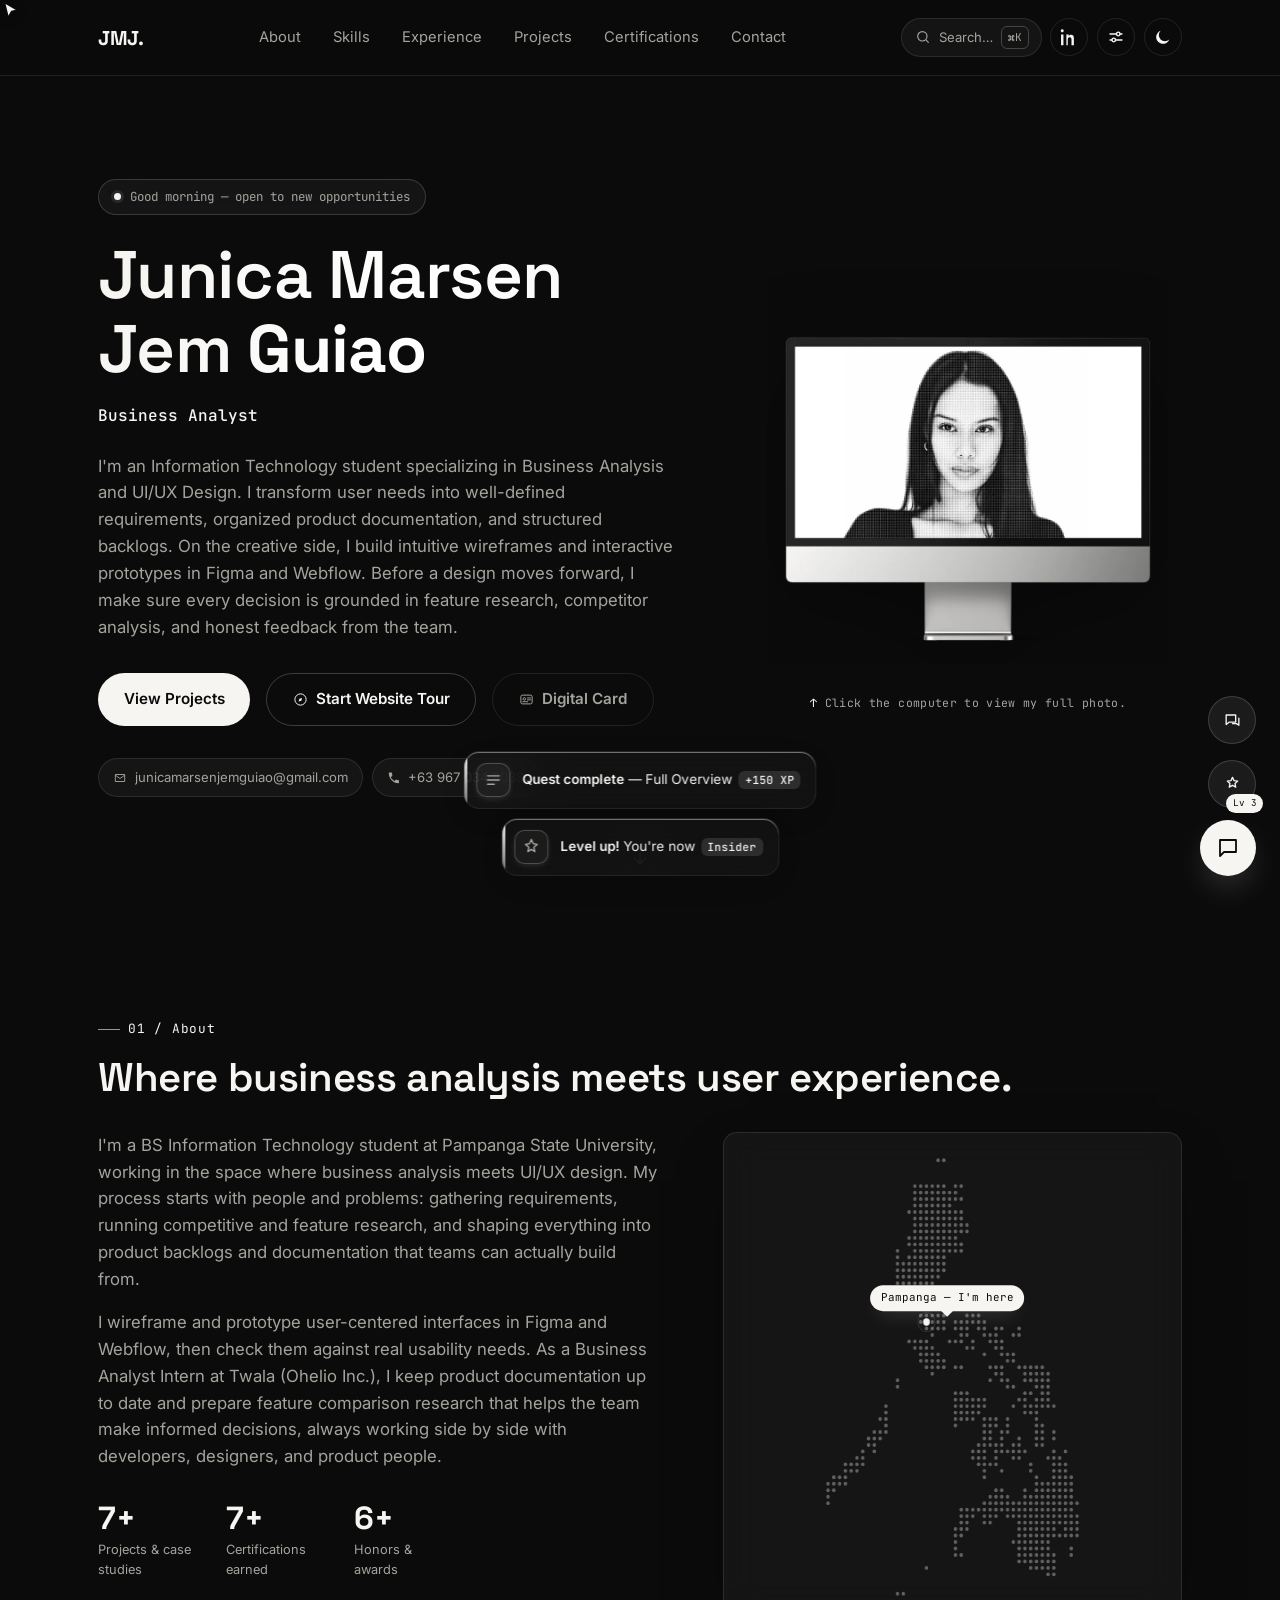
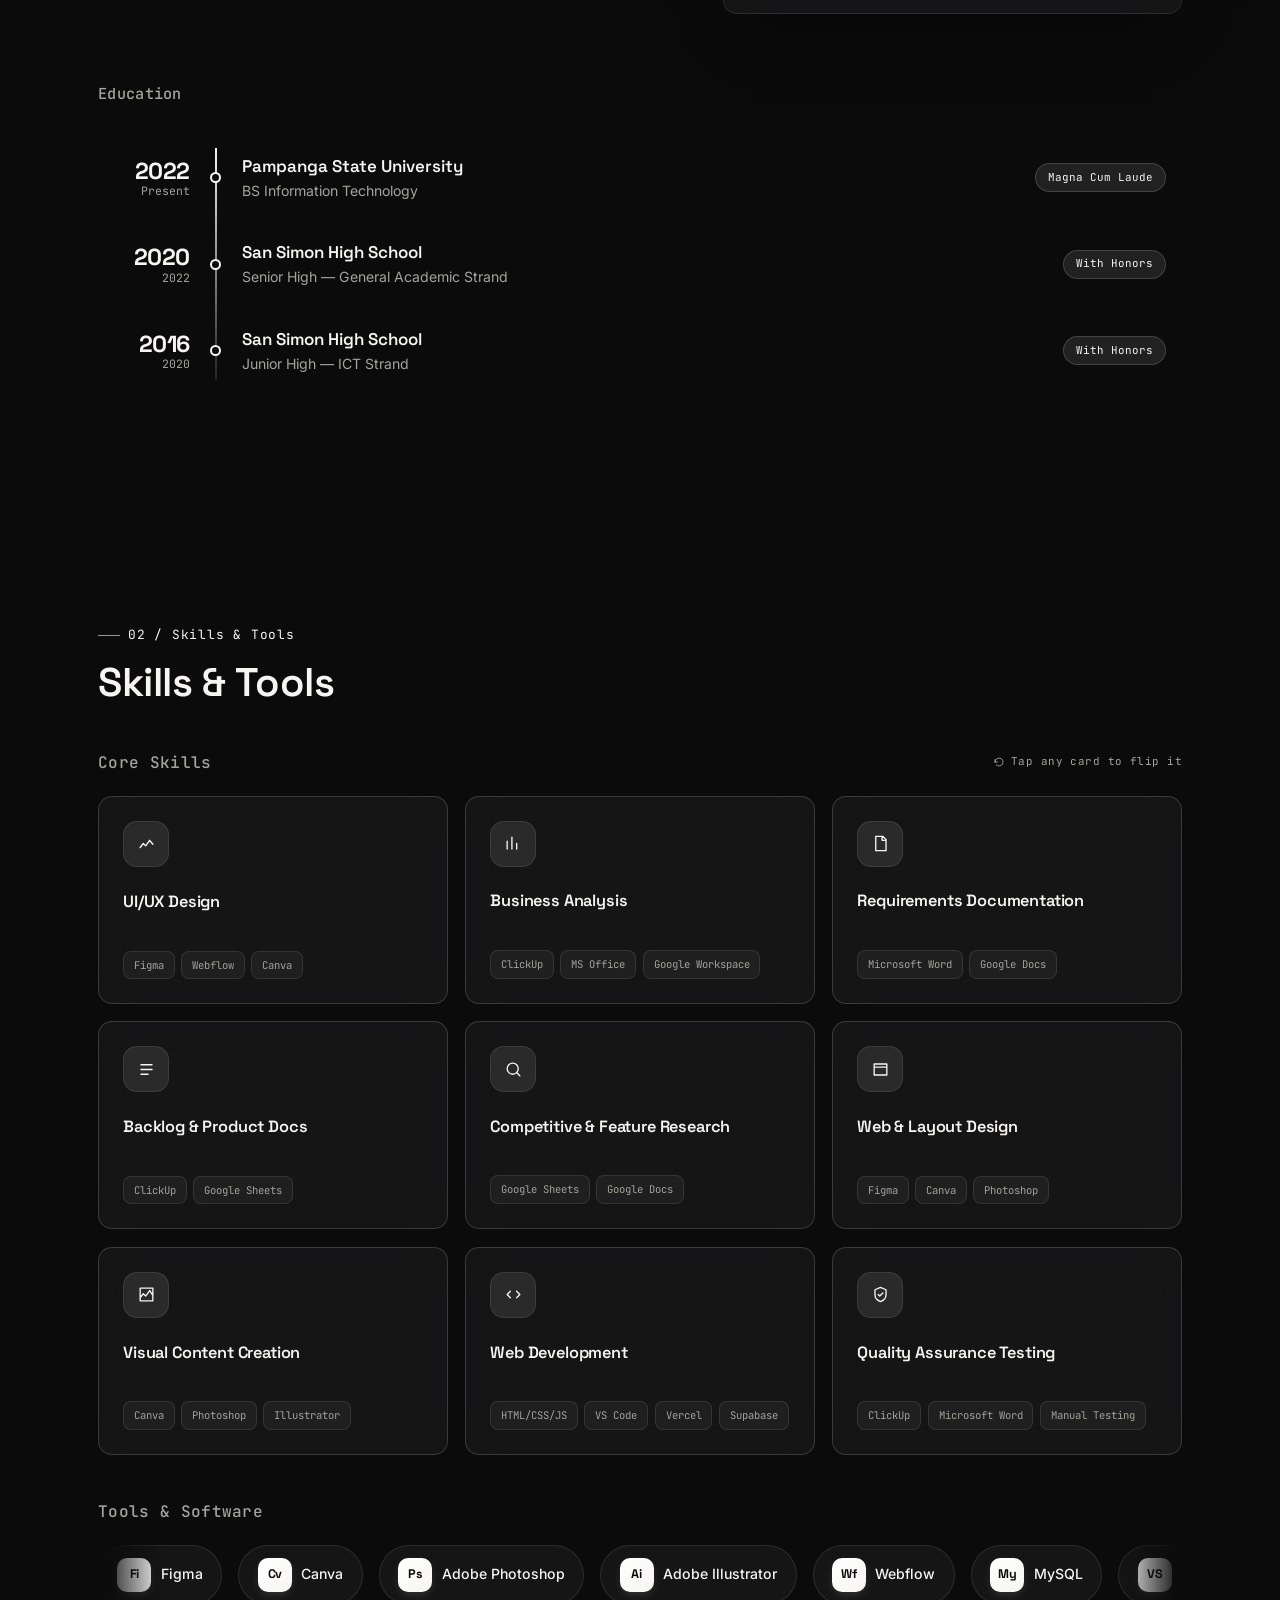
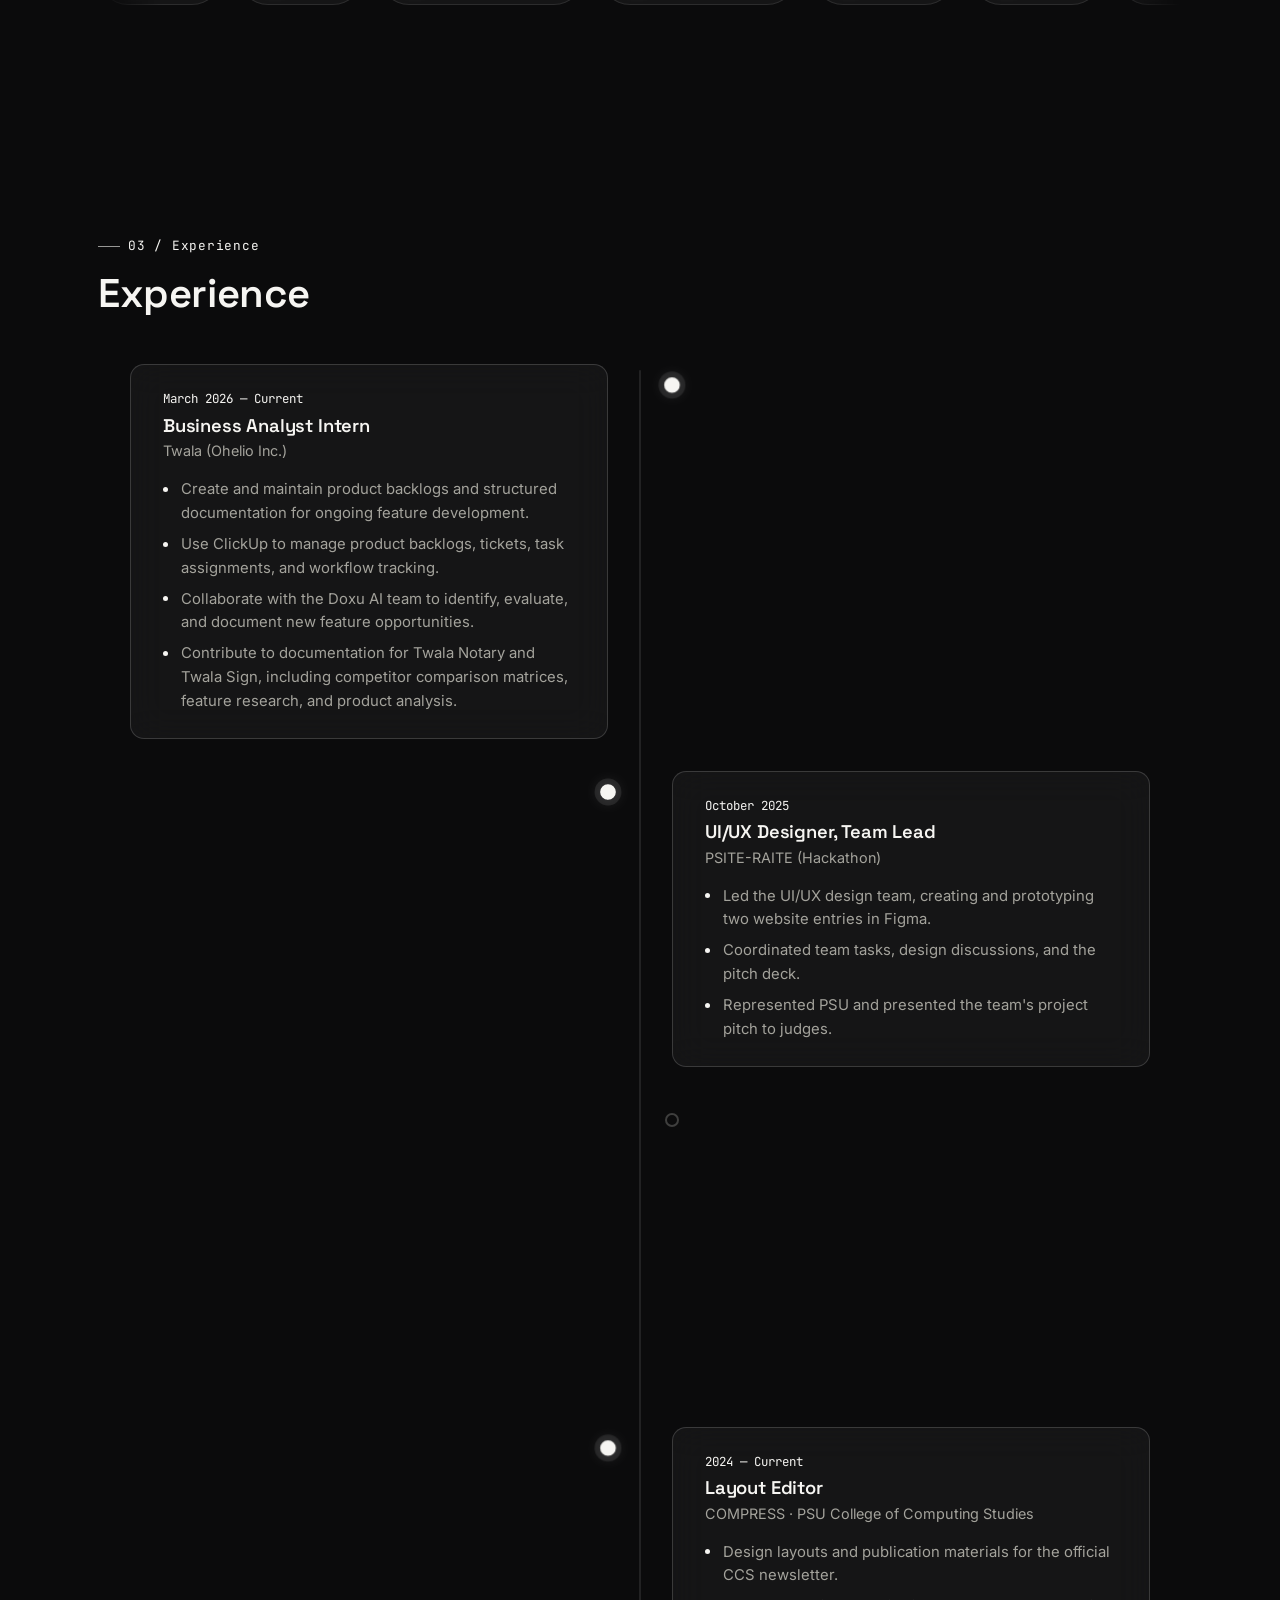
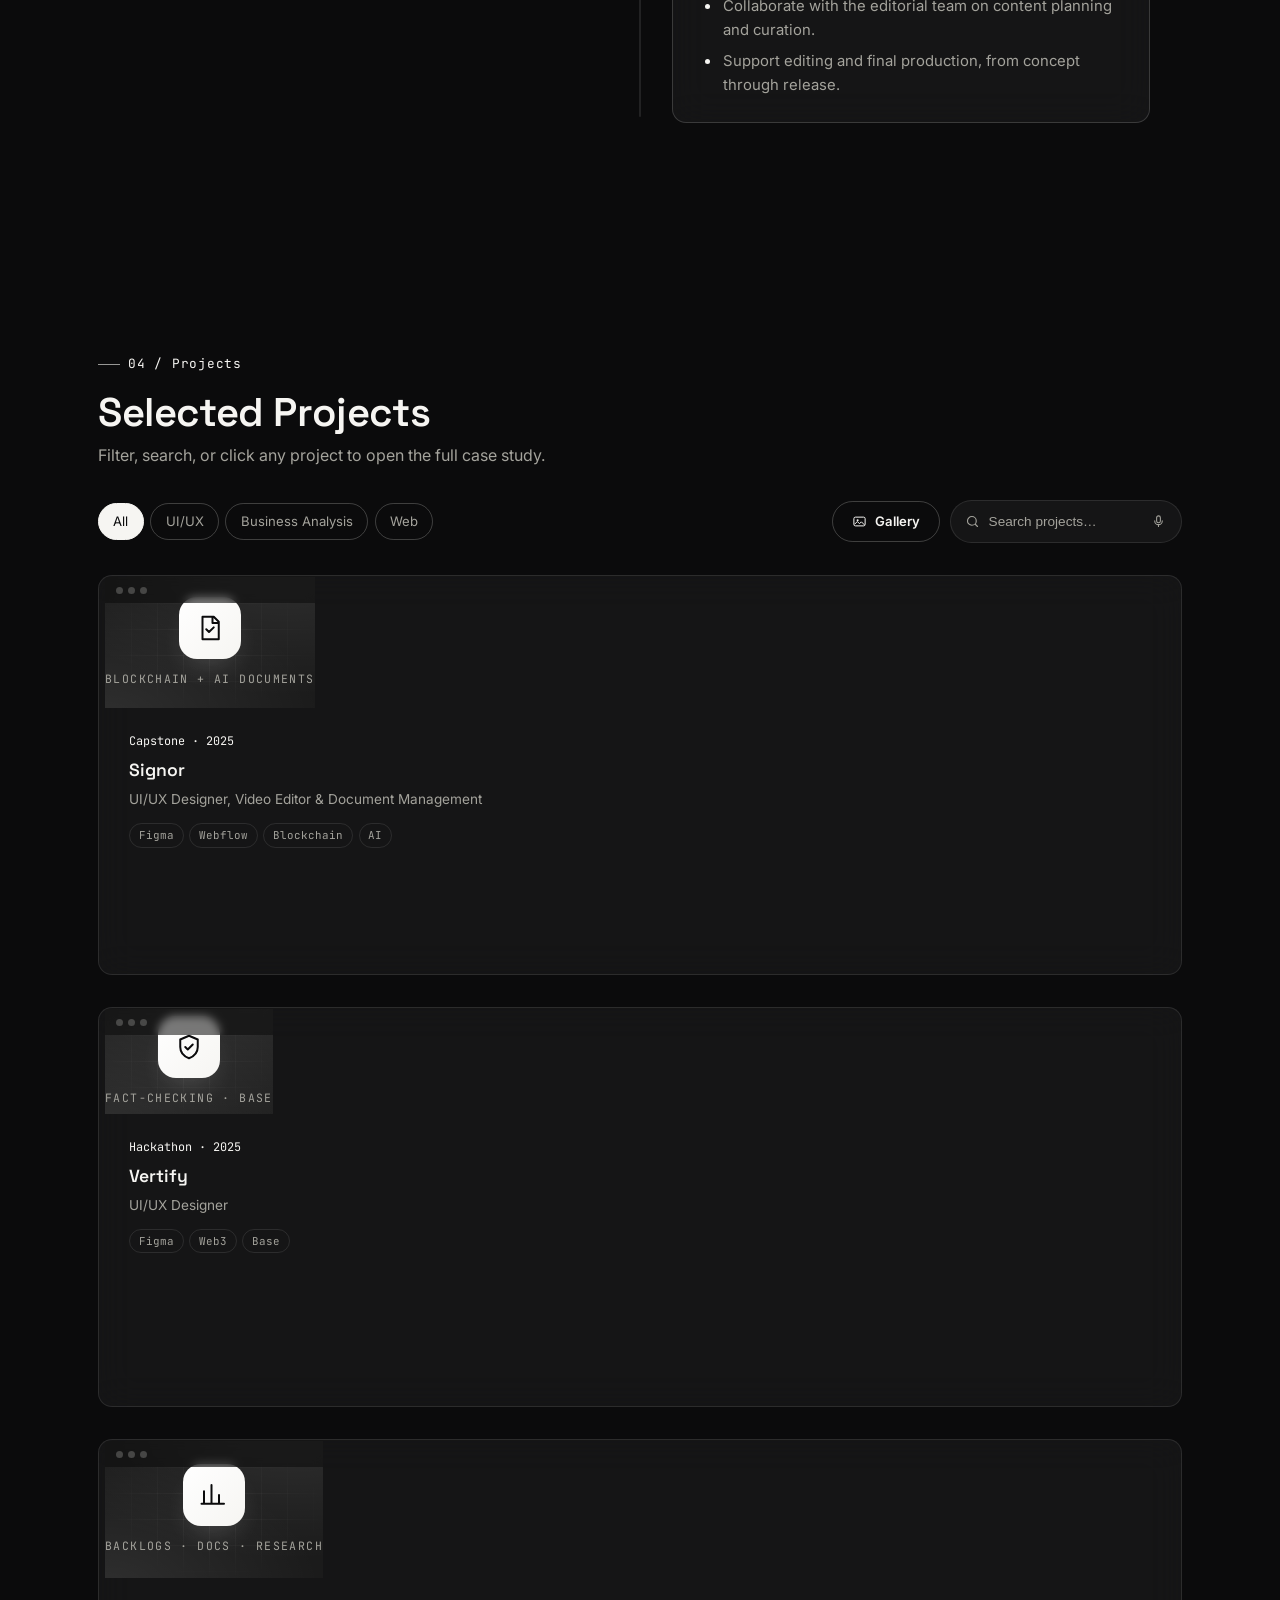
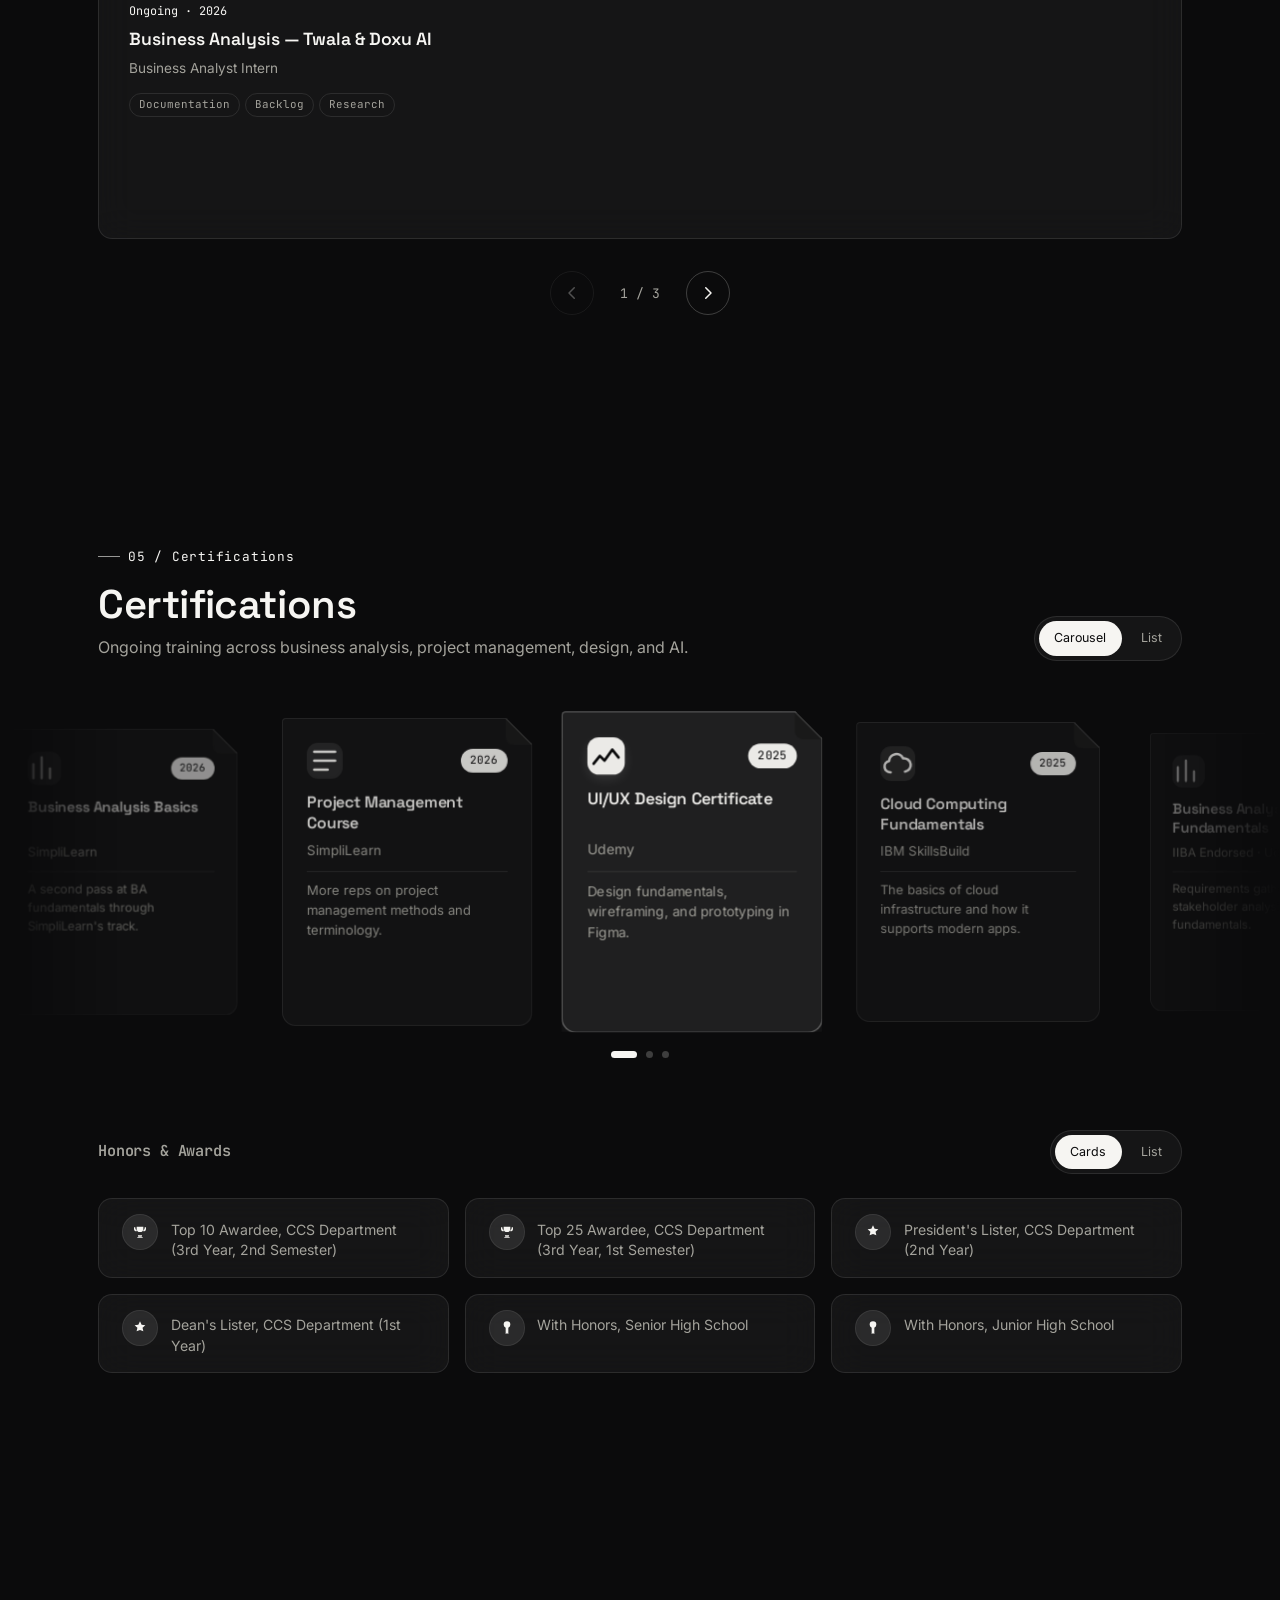
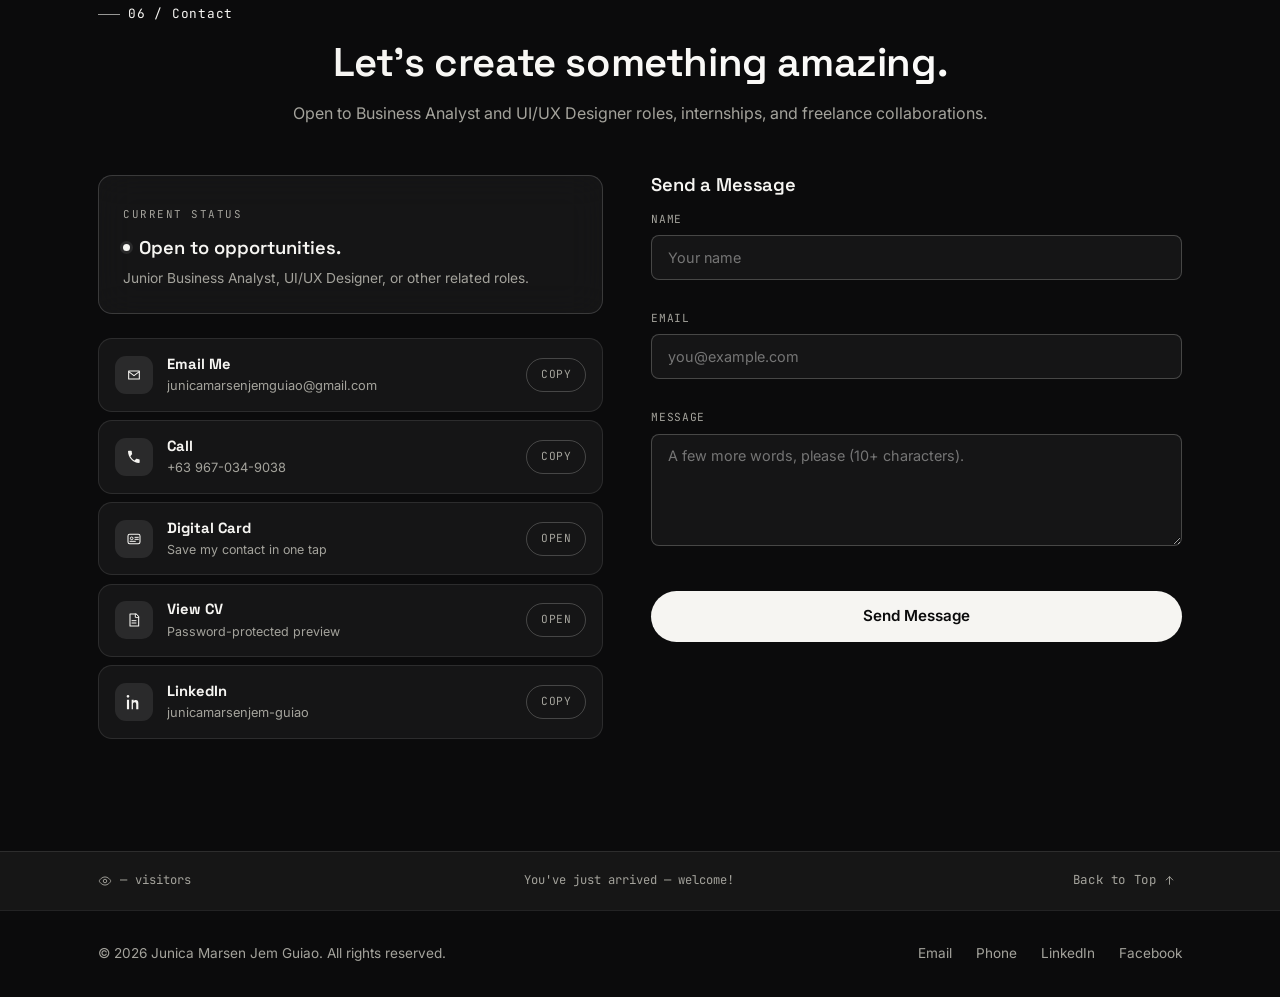
==== index.html @ 45aa79a9 "Update UI" ====
<!DOCTYPE html>
<html lang="en" data-theme="dark" data-preset="mono" data-grid="off" data-textsize="default">

<head>
    <meta charset="UTF-8">
    <script>
        // Anti-flash: apply the saved theme (and matching background) before first paint
        // so reloading in Light Mode never flashes the dark background, and vice-versa.
        (function () {
            try {
                var t = null;
                var raw = localStorage.getItem('jmj_theme');
                if (raw) { try { t = JSON.parse(raw); } catch (e) { t = raw; } }
                if (t !== 'light' && t !== 'dark') {
                    var hh = new Date().getHours();
                    t = (hh >= 6 && hh < 18) ? 'light' : 'dark';
                }
                var root = document.documentElement;
                root.setAttribute('data-theme', t);
                var bg = t === 'light' ? '#FAFAF7' : '#0B0B0C';
                root.style.setProperty('--boot-bg', bg);
                // Paint the background directly on <html> so there is no flash even
                // before the external stylesheet finishes loading.
                root.style.backgroundColor = bg;
                var mt = document.querySelector('meta[name="theme-color"]');
                if (mt) mt.setAttribute('content', bg);
            } catch (e) { }
        })();
    </script>
    <meta name="viewport" content="width=device-width, initial-scale=1.0">
    <title>Junica Marsen Jem Guiao | Business Analyst &amp; UI/UX Designer</title>
    <meta name="description"
        content="Portfolio of Junica Marsen Jem Guiao — Business Analyst and UI/UX Designer based in Pampanga, Philippines. Requirements documentation, product design, and user-centered interfaces.">
    <meta name="author" content="Junica Marsen Jem Guiao">
    <meta name="theme-color" content="#0B0B0C">

    <meta property="og:type" content="website">
    <meta property="og:title" content="Junica Marsen Jem Guiao | Business Analyst & UI/UX Designer">
    <meta property="og:description"
        content="Business Analyst and UI/UX Designer specializing in requirements documentation, product design, and user-centered interfaces.">
    <meta property="og:image" content="/assets/profile-full.jpg">

    <link rel="icon" type="image/svg+xml" href="/assets/favicon.svg">

    <link rel="preconnect" href="https://fonts.googleapis.com">
    <link rel="preconnect" href="https://fonts.gstatic.com" crossorigin>
    <link
        href="https://fonts.googleapis.com/css2?family=Space+Grotesk:wght@500;600;700&family=Inter:wght@400;500;600;700&family=JetBrains+Mono:wght@400;500&family=Manrope:wght@400;600;700&family=Plus+Jakarta+Sans:wght@400;600;700&family=Outfit:wght@400;600;700&display=swap"
        rel="stylesheet">
    <!-- Fontshare: Clash Display, General Sans, Satoshi -->
    <link
        href="https://api.fontshare.com/v2/css?f[]=clash-display@500,600&f[]=general-sans@400,500,600&f[]=satoshi@400,500,700&display=swap"
        rel="stylesheet">

    <link rel="stylesheet" href="style.css?v=11">
</head>

<body>

    <a href="#main" class="skip-link">Skip to content</a>

    <!-- Scroll progress -->
    <div class="scroll-progress" id="scrollProgress" aria-hidden="true"></div>

    <!-- Custom arrow cursor (desktop only, JS-gated) -->
    <div class="cursor-arrow" id="cursorArrow" aria-hidden="true">
        <svg viewBox="0 0 24 24" width="22" height="22">
            <path d="M5 3l14 8-6.5 1.5L9 19 5 3z" fill="currentColor" stroke="var(--bg)" stroke-width="1.4"
                stroke-linejoin="round" />
        </svg>
    </div>

    <!-- Page loader — JMJ letters + name -->
    <div class="loader" id="loader" aria-hidden="true">
        <div class="loader-inner">
            <div class="loader-jmj"><span>J</span><span>M</span><span>J</span><i>.</i></div>
            <div class="loader-name-wrap">
                <div class="loader-name">Junica Marsen Jem</div>
            </div>
            <div class="loader-line" aria-hidden="true"><span></span></div>
        </div>
    </div>

    <!-- Ambient effects canvas -->
    <canvas class="ambient-canvas" id="ambientCanvas" aria-hidden="true"></canvas>

    <!-- ============ HEADER / NAV ============ -->
    <header class="site-header">
        <nav class="navbar" aria-label="Primary">
            <a href="#home" class="logo" id="logo" aria-label="Junica Marsen Jem Guiao, homepage">JMJ<span>.</span></a>

            <div class="nav-menu" id="navMenu">
                <a href="#about" class="nav-link">About</a>
                <a href="#skills" class="nav-link">Skills</a>
                <a href="#experience" class="nav-link">Experience</a>
                <a href="#projects" class="nav-link">Projects</a>
                <a href="#certifications" class="nav-link">Certifications</a>
                <a href="#contact" class="nav-link">Contact</a>
                <div class="nav-menu-extra" id="navMenuExtra"></div>
            </div>

            <div class="nav-actions">
                <button class="nav-search" id="searchTrigger" aria-label="Search the portfolio">
                    <svg viewBox="0 0 24 24" width="16" height="16" aria-hidden="true">
                        <circle cx="11" cy="11" r="7" fill="none" stroke="currentColor" stroke-width="1.8" />
                        <path d="M20 20l-3.2-3.2" stroke="currentColor" stroke-width="1.8" stroke-linecap="round" />
                    </svg>
                    <span>Search…</span>
                    <kbd>⌘K</kbd>
                </button>

                <a class="icon-btn" href="https://www.linkedin.com/in/junicamarsenjem-guiao" target="_blank"
                    rel="noopener noreferrer" aria-label="Junica's LinkedIn profile (opens in new tab)">
                    <svg viewBox="0 0 24 24" width="18" height="18" aria-hidden="true">
                        <path fill="currentColor"
                            d="M4.98 3.5C4.98 4.6 4.1 5.5 3 5.5S1 4.6 1 3.5 1.9 1.5 3 1.5s1.98.9 1.98 2zM1.4 8.75h3.2V23H1.4V8.75zM8.5 8.75h3.07v1.95h.04c.43-.81 1.48-1.66 3.05-1.66 3.26 0 3.86 2.15 3.86 4.94V23h-3.2v-6.87c0-1.64-.03-3.75-2.29-3.75-2.29 0-2.64 1.79-2.64 3.63V23H8.5V8.75z" />
                    </svg>
                </a>

                <button id="appearanceBtn" class="icon-btn" aria-label="Open Edit Preferences" aria-haspopup="dialog">
                    <svg viewBox="0 0 24 24" width="18" height="18" aria-hidden="true" fill="none" stroke="currentColor"
                        stroke-width="1.7" stroke-linecap="round">
                        <path d="M4 8h9M17 8h3M4 16h3M11 16h9" />
                        <circle cx="15" cy="8" r="2.4" />
                        <circle cx="9" cy="16" r="2.4" />
                    </svg>
                </button>

                <button id="themeToggle" class="theme-btn" aria-label="Switch to light theme" aria-pressed="false">
                    <svg class="icon-moon" viewBox="0 0 24 24" width="19" height="19" aria-hidden="true">
                        <path d="M20.5 14.4A8.5 8.5 0 1 1 9.6 3.5a7 7 0 0 0 10.9 10.9z" />
                    </svg>
                    <svg class="icon-sun" viewBox="0 0 24 24" width="19" height="19" aria-hidden="true">
                        <circle cx="12" cy="12" r="4.2" />
                        <g stroke="currentColor" stroke-width="1.6" stroke-linecap="round">
                            <path
                                d="M12 2v3M12 19v3M4.2 4.2l2.1 2.1M17.7 17.7l2.1 2.1M2 12h3M19 12h3M4.2 19.8l2.1-2.1M17.7 6.3l2.1-2.1" />
                        </g>
                    </svg>
                </button>

                <button class="nav-toggle" id="navToggle" aria-expanded="false" aria-controls="navMenu"
                    aria-label="Toggle navigation menu">
                    <span></span><span></span><span></span>
                </button>
            </div>
        </nav>
    </header>

    <main id="main">

        <!-- ============ HERO ============ -->
        <section id="home" class="hero" aria-label="Introduction">
            <div class="hero-inner">
                <div class="hero-text hero-intro">
                    <p class="status-pill"><span class="status-dot" aria-hidden="true"></span><span id="greeting">Open
                            to new opportunities</span></p>
                    <h1 class="name-anim">Junica Marsen Jem <span>Guiao</span></h1>
                    <p class="hero-role" aria-label="Business Analyst and UI/UX Designer">
                        <span class="role-rotator" aria-hidden="true"><span class="role-list"><span>Business
                                    Analyst</span><span>UI/UX Designer</span><span>Business
                                    Analyst</span></span></span>
                    </p>
                    <p class="hero-bio">
                        I'm an Information Technology student specializing in Business Analysis and UI/UX Design. I
                        transform user needs into well-defined requirements, organized product documentation, and
                        structured backlogs. On the creative side, I build intuitive wireframes and interactive
                        prototypes in Figma and Webflow. Before a design moves forward, I make sure every decision is
                        grounded in feature research, competitor analysis, and honest feedback from the team.
                    </p>
                    <div class="hero-actions">
                        <a href="#projects" class="btn btn-primary magnetic">View Projects</a>
                        <button type="button" class="btn btn-outline magnetic" id="tourBtnHero">
                            <svg viewBox="0 0 24 24" width="15" height="15" aria-hidden="true">
                                <circle cx="12" cy="12" r="9" fill="none" stroke="currentColor" stroke-width="1.6" />
                                <path d="M14.5 9.5l-1.2 4.3-4.3 1.2 1.2-4.3 4.3-1.2z" fill="currentColor" />
                            </svg>
                            Start Website Tour
                        </button>
                        <button class="btn btn-ghost magnetic" id="cardBtnHero" aria-haspopup="dialog">
                            <svg viewBox="0 0 24 24" width="15" height="15" aria-hidden="true">
                                <rect x="3" y="5" width="18" height="14" rx="2.5" fill="none" stroke="currentColor"
                                    stroke-width="1.6" />
                                <circle cx="8.5" cy="11" r="2" fill="none" stroke="currentColor" stroke-width="1.5" />
                                <path d="M13.5 9.5h5M13.5 12.5h5M6 15.5h8" stroke="currentColor" stroke-width="1.5"
                                    stroke-linecap="round" />
                            </svg>
                            Digital Card
                        </button>
                    </div>
                    <div class="hero-meta">
                        <button type="button" class="meta-chip magnetic" id="copyEmailBtn"
                            data-copy="junicamarsenjemguiao@gmail.com" aria-label="Copy email address">
                            <svg viewBox="0 0 24 24" width="14" height="14" aria-hidden="true">
                                <path d="M4 6h16v12H4z" fill="none" stroke="currentColor" stroke-width="1.6"
                                    stroke-linejoin="round" />
                                <path d="M4 7l8 6 8-6" fill="none" stroke="currentColor" stroke-width="1.6"
                                    stroke-linejoin="round" />
                            </svg>
                            <span class="meta-chip-text" id="copyEmailText">junicamarsenjemguiao@gmail.com</span>
                        </button>
                        <a class="meta-chip magnetic" href="tel:+639670349038">
                            <svg viewBox="0 0 24 24" width="14" height="14" aria-hidden="true">
                                <path
                                    d="M6.6 10.8c1.4 2.7 3.6 4.9 6.3 6.3l2.1-2.1c.3-.3.7-.4 1-.2 1.1.4 2.3.6 3.5.6.6 0 1 .4 1 1V20c0 .6-.4 1-1 1C10.9 21 3 13.1 3 3.5c0-.6.4-1 1-1H7.6c.6 0 1 .4 1 1 0 1.2.2 2.4.6 3.5.1.4 0 .8-.2 1L6.6 10.8z"
                                    fill="currentColor" />
                            </svg>
                            +63 967 034 9038
                        </a>
                    </div>
                </div>

                <div class="hero-visual">
                    <div class="avatar-wrap" id="avatarWrap">
                        <span class="avatar-halo" aria-hidden="true"></span>
                        <span class="avatar-frame" aria-hidden="true"></span>
                        <span class="avatar-corner tl" aria-hidden="true"></span>
                        <span class="avatar-corner br" aria-hidden="true"></span>
                        <div class="avatar" id="avatar" role="button" tabindex="0"
                            aria-label="Open my full profile photo">
                            <img src="[data-uri]"
                                alt="Junica's portrait displayed on a computer" width="1080" height="1080"
                                id="avatarImg">
                            <img src="[data-uri]"
                                alt="Junica Marsen Jem Guiao, full portrait" class="avatar-full" id="avatarFull">
                        </div>
                        <span class="avatar-bubble" id="avatarBubble" aria-hidden="true"></span>
                    </div>
                    <p class="avatar-note">Click the computer to view my full photo.</p>
                </div>
            </div>

            <a href="#about" class="scroll-cue" aria-label="Scroll to About section">
                <svg viewBox="0 0 24 24" width="20" height="20">
                    <path d="M12 5v14M5 12l7 7 7-7" fill="none" stroke="currentColor" stroke-width="1.6"
                        stroke-linecap="round" stroke-linejoin="round" />
                </svg>
            </a>
        </section>

        <!-- ============ ABOUT ============ -->
        <section id="about" class="about reveal" aria-labelledby="about-heading">
            <div class="section-inner">
                <p class="eyebrow">01 / About</p>
                <h2 id="about-heading" class="split-words">Where business analysis meets user experience.</h2>

                <div class="about-grid">
                    <div class="about-text reveal-left">
                        <p>
                            I'm a BS Information Technology student at Pampanga State University, working in the space
                            where business analysis meets UI/UX design. My process starts with people and problems:
                            gathering requirements, running competitive and feature research, and shaping everything
                            into product backlogs and documentation that teams can actually build from.
                        </p>
                        <p>
                            I wireframe and prototype user-centered
                            interfaces in Figma and Webflow, then check them against real usability needs. As a
                            Business Analyst Intern at Twala (Ohelio Inc.), I keep product documentation
                            up to date and prepare feature comparison research that helps the team make informed
                            decisions, always working side by side with developers, designers, and product people.
                        </p>
                        <div class="about-stats" id="aboutStats">
                            <div class="stat"><span class="stat-num" data-count="7">0</span><span
                                    class="stat-label">Projects &amp; case studies</span></div>
                            <div class="stat"><span class="stat-num" data-count="7">0</span><span
                                    class="stat-label">Certifications earned</span></div>
                            <div class="stat"><span class="stat-num" data-count="6">0</span><span
                                    class="stat-label">Honors &amp; awards</span></div>
                        </div>
                    </div>

                    <!-- Dotted Philippines map -->
                    <div class="geo-card reveal-right" id="geoCard" aria-label="Where Junica is based">
                        <div class="geo-map-wrap">
                            <canvas id="geoMap" aria-hidden="true"></canvas>
                            <span class="geo-tip" id="geoTip" hidden></span>
                            <span class="geo-pin-label" id="geoPinLabel">Pampanga — I'm here</span>
                        </div>
                        <p class="sr-only">Based in San Simon, Pampanga, Philippines.</p>
                    </div>
                </div>

                <!-- Education — premium path -->
                <div class="edu-path reveal" data-anim="fade-up">
                    <h3 class="edu-title">Education</h3>
                    <div class="edu-rows stagger" id="eduRows">
                        <div class="edu-row">
                            <span class="edu-years"><b>2022</b><i>Present</i></span>
                            <span class="edu-node" aria-hidden="true"></span>
                            <div class="edu-info">
                                <p class="edu-school">Pampanga State University</p>
                                <p class="edu-detail">BS Information Technology</p>
                            </div>
                            <span class="edu-chip">Magna Cum Laude</span>
                        </div>
                        <div class="edu-row">
                            <span class="edu-years"><b>2020</b><i>2022</i></span>
                            <span class="edu-node" aria-hidden="true"></span>
                            <div class="edu-info">
                                <p class="edu-school">San Simon High School</p>
                                <p class="edu-detail">Senior High — General Academic Strand</p>
                            </div>
                            <span class="edu-chip">With Honors</span>
                        </div>
                        <div class="edu-row">
                            <span class="edu-years"><b>2016</b><i>2020</i></span>
                            <span class="edu-node" aria-hidden="true"></span>
                            <div class="edu-info">
                                <p class="edu-school">San Simon High School</p>
                                <p class="edu-detail">Junior High — ICT Strand</p>
                            </div>
                            <span class="edu-chip">With Honors</span>
                        </div>
                    </div>
                </div>
            </div>
        </section>

        <!-- ============ SKILLS ============ -->
        <section id="skills" class="skills reveal" aria-labelledby="skills-heading">
            <div class="section-inner">
                <p class="eyebrow">02 / Skills &amp; Tools</p>
                <h2 id="skills-heading" class="split-words">Skills &amp; Tools</h2>

                <div class="skills-group">
                    <div class="skills-head">
                        <h3>Core Skills</h3>
                        <span class="flip-note">
                            <svg viewBox="0 0 24 24" width="12" height="12" fill="none" stroke="currentColor"
                                stroke-width="1.8" stroke-linecap="round" stroke-linejoin="round">
                                <path d="M4 12a8 8 0 1 1 2.3 5.7M4 12V7m0 5h5" />
                            </svg>
                            Tap any card to flip it
                        </span>
                    </div>
                    <div class="core-grid" id="coreGrid"></div>
                </div>

                <div class="skills-group tools-group">
                    <h3>Tools &amp; Software</h3>
                    <p class="sr-only">Tools I use: Figma, Canva, Adobe Photoshop, Adobe Illustrator, Webflow, MySQL,
                        Visual Studio Code, ClickUp, Microsoft Office, and Google Workspace.</p>
                    <div class="carousel" id="toolsCarousel" aria-hidden="true">
                        <div class="carousel-track" id="carouselTrack"></div>
                    </div>
                </div>
            </div>
        </section>

        <!-- ============ EXPERIENCE ============ -->
        <section id="experience" class="experience reveal" aria-labelledby="exp-heading">
            <div class="section-inner">
                <p class="eyebrow">03 / Experience</p>
                <div class="exp-head">
                    <h2 id="exp-heading" class="split-words">Experience</h2>

                </div>

                <div class="timeline" id="timeline">
                    <div class="timeline-track" aria-hidden="true">
                        <div class="timeline-progress" id="timelineProgress"></div>
                    </div>

                    <ol class="timeline-list">
                        <li class="timeline-item left">
                            <span class="timeline-dot"></span>
                            <div class="timeline-card">
                                <p class="timeline-date">March 2026 — Current</p>
                                <h3>Business Analyst Intern</h3>
                                <p class="timeline-org">Twala (Ohelio Inc.)</p>
                                <ul>
                                    <li>Create and maintain product backlogs and structured documentation for ongoing
                                        feature development.</li>
                                    <li>Use ClickUp to manage product backlogs, tickets, task assignments, and workflow
                                        tracking.</li>
                                    <li>Collaborate with the Doxu AI team to identify, evaluate, and document new
                                        feature opportunities.</li>
                                    <li>Contribute to documentation for Twala Notary and Twala Sign, including
                                        competitor comparison matrices, feature research, and product analysis.</li>
                                </ul>
                            </div>
                        </li>

                        <li class="timeline-item right">
                            <span class="timeline-dot"></span>
                            <div class="timeline-card">
                                <p class="timeline-date">October 2025</p>
                                <h3>UI/UX Designer, Team Lead</h3>
                                <p class="timeline-org">PSITE-RAITE (Hackathon)</p>
                                <ul>
                                    <li>Led the UI/UX design team, creating and prototyping two website entries in
                                        Figma.</li>
                                    <li>Coordinated team tasks, design discussions, and the pitch deck.</li>
                                    <li>Represented PSU and presented the team's project pitch to judges.</li>
                                </ul>
                            </div>
                        </li>

                        <li class="timeline-item left">
                            <span class="timeline-dot"></span>
                            <div class="timeline-card">
                                <p class="timeline-date">February 2024 — May 2025</p>
                                <h3>UI/UX Designer</h3>
                                <p class="timeline-org">Twala (Ohelio Inc.)</p>
                                <ul>
                                    <li>Designed and built partner carousels for the company website in Webflow.</li>
                                    <li>Prototyped UI/UX concepts for new Twala features in Figma.</li>
                                    <li>Drafted layout proposals to improve visual consistency and usability.</li>
                                </ul>
                            </div>
                        </li>

                        <li class="timeline-item right">
                            <span class="timeline-dot"></span>
                            <div class="timeline-card">
                                <p class="timeline-date">2024 — Current</p>
                                <h3>Layout Editor</h3>
                                <p class="timeline-org">COMPRESS · PSU College of Computing Studies</p>
                                <ul>
                                    <li>Design layouts and publication materials for the official CCS newsletter.</li>
                                    <li>Collaborate with the editorial team on content planning and curation.</li>
                                    <li>Support editing and final production, from concept through release.</li>
                                </ul>
                            </div>
                        </li>
                    </ol>
                </div>
            </div>
        </section>

        <!-- ============ PROJECTS ============ -->
        <section id="projects" class="projects reveal" aria-labelledby="proj-heading">
            <div class="section-inner">
                <p class="eyebrow">04 / Projects</p>
                <h2 id="proj-heading" class="split-words">Selected Projects</h2>
                <p class="section-sub">Filter, search, or click any project to open the full case study.</p>

                <div class="project-controls">
                    <div class="filter-row" id="projectFilters" role="tablist" aria-label="Filter projects">
                        <button class="filter-btn active" data-filter="all" role="tab" aria-selected="true">All</button>
                        <button class="filter-btn" data-filter="UI/UX" role="tab" aria-selected="false">UI/UX</button>
                        <button class="filter-btn" data-filter="Business Analysis" role="tab"
                            aria-selected="false">Business Analysis</button>
                        <button class="filter-btn" data-filter="Web" role="tab" aria-selected="false">Web</button>
                    </div>
                    <div class="project-controls-right">
                        <button class="btn btn-outline btn-sm" id="galleryBtn" aria-haspopup="dialog">
                            <svg viewBox="0 0 24 24" width="15" height="15" aria-hidden="true">
                                <rect x="3" y="5" width="18" height="14" rx="2.5" fill="none" stroke="currentColor"
                                    stroke-width="1.6" />
                                <circle cx="9" cy="10" r="1.6" fill="currentColor" />
                                <path d="M4 16.5l4.5-4.5 3.5 3.5 3-3 5 5" fill="none" stroke="currentColor"
                                    stroke-width="1.6" stroke-linejoin="round" />
                            </svg>
                            Gallery
                        </button>
                        <label class="project-search">
                            <svg viewBox="0 0 24 24" width="15" height="15" aria-hidden="true">
                                <circle cx="11" cy="11" r="7" fill="none" stroke="currentColor" stroke-width="1.8" />
                                <path d="M20 20l-3.2-3.2" stroke="currentColor" stroke-width="1.8"
                                    stroke-linecap="round" />
                            </svg>
                            <input type="text" id="projectSearch" placeholder="Search projects…"
                                aria-label="Search projects" autocomplete="off">
                            <button type="button" class="mic-btn" id="projectMic" data-dictate="projectSearch"
                                aria-label="Search projects by voice">
                                <svg viewBox="0 0 24 24" width="15" height="15" fill="none" stroke="currentColor"
                                    stroke-width="1.7" stroke-linecap="round">
                                    <rect x="9" y="3" width="6" height="11" rx="3" />
                                    <path d="M6 11a6 6 0 0 0 12 0M12 17v3" />
                                </svg>
                            </button>
                        </label>
                    </div>
                </div>

                <div class="project-grid" id="projectGrid"></div>
                <p class="project-empty" id="projectEmpty" hidden>No projects match that search yet. Try another
                    keyword.</p>

                <div class="proj-pager" id="projPager">
                    <button class="pager-btn" id="projPrev" aria-label="Previous projects">
                        <svg viewBox="0 0 24 24" width="18" height="18">
                            <path d="M15 5l-7 7 7 7" fill="none" stroke="currentColor" stroke-width="2"
                                stroke-linecap="round" stroke-linejoin="round" />
                        </svg>
                    </button>
                    <span class="pager-ind" id="projInd">1 / 3</span>
                    <button class="pager-btn" id="projNext" aria-label="Next projects">
                        <svg viewBox="0 0 24 24" width="18" height="18">
                            <path d="M9 5l7 7-7 7" fill="none" stroke="currentColor" stroke-width="2"
                                stroke-linecap="round" stroke-linejoin="round" />
                        </svg>
                    </button>
                </div>
            </div>
        </section>

        <!-- ============ CERTIFICATIONS ============ -->
        <section id="certifications" class="certifications reveal" aria-labelledby="cert-heading">
            <div class="section-inner">
                <p class="eyebrow">05 / Certifications</p>
                <div class="cert-head">
                    <div>
                        <h2 id="cert-heading" class="split-words">Certifications</h2>
                        <p class="section-sub">Ongoing training across business analysis, project management, design,
                            and AI.</p>
                    </div>
                    <div class="seg view-seg" id="certViewSeg" role="tablist" aria-label="Certifications view">
                        <button data-cert-view="carousel" class="active">Carousel</button>
                        <button data-cert-view="list">List</button>
                    </div>
                </div>
            </div>

            <!-- Center-focus infinite carousel (full-bleed) -->
            <div class="cert-stage" id="certStage">
                <div class="cert-carousel" id="certCarousel"></div>
                <div class="cert-dots" id="certDots" aria-hidden="true"><span></span><span
                        class="on"></span><span></span></div>
            </div>
            <div class="section-inner">
                <div class="cert-list-view" id="certListView" hidden></div>
                <div class="honors">
                    <div class="honors-head">
                        <h3>Honors &amp; Awards</h3>
                        <div class="honors-head-right">
                            <div class="seg view-seg" id="honorsViewSeg" role="tablist" aria-label="Honors view">
                                <button data-honors-view="cards" class="active">Cards</button>
                                <button data-honors-view="list">List</button>
                            </div>
                        </div>
                    </div>
                    <div class="honors-grid stagger" id="honorsGrid"></div>
                    <div class="honors-list" id="honorsList" hidden></div>
                </div>
            </div>
        </section>

        <!-- ============ CONTACT ============ -->
        <section id="contact" class="contact reveal" aria-labelledby="contact-heading">
            <div class="section-inner">
                <p class="eyebrow">06 / Contact</p>
                <h2 id="contact-heading" class="gradient-text">Let's create something amazing.</h2>
                <p class="contact-sub">Open to Business Analyst and UI/UX Designer roles, internships, and freelance
                    collaborations.</p>

                <div class="contact-grid">
                    <div class="contact-left">
                        <div class="status-card reveal" data-anim="slide-left">
                            <span class="status-kicker">Current status</span>
                            <p class="status-line"><span class="status-dot" aria-hidden="true"></span>Open to
                                opportunities.</p>
                            <p class="status-roles">Junior Business Analyst, UI/UX Designer, or other related roles.</p>
                        </div>

                        <div class="contact-rows">
                            <div class="contact-row">
                                <span class="c-ico"><svg viewBox="0 0 24 24" width="16" height="16">
                                        <path d="M4 6h16v12H4z" fill="none" stroke="currentColor" stroke-width="1.6"
                                            stroke-linejoin="round" />
                                        <path d="M4 7l8 6 8-6" fill="none" stroke="currentColor" stroke-width="1.6"
                                            stroke-linejoin="round" />
                                    </svg></span>
                                <div class="c-body"><strong>Email Me</strong><a
                                        href="mailto:junicamarsenjemguiao@gmail.com">junicamarsenjemguiao@gmail.com</a>
                                </div>
                                <button class="c-act" data-copy-val="junicamarsenjemguiao@gmail.com">Copy</button>
                            </div>
                            <div class="contact-row">
                                <span class="c-ico"><svg viewBox="0 0 24 24" width="16" height="16">
                                        <path
                                            d="M6.6 10.8c1.4 2.7 3.6 4.9 6.3 6.3l2.1-2.1c.3-.3.7-.4 1-.2 1.1.4 2.3.6 3.5.6.6 0 1 .4 1 1V20c0 .6-.4 1-1 1C10.9 21 3 13.1 3 3.5c0-.6.4-1 1-1H7.6c.6 0 1 .4 1 1 0 1.2.2 2.4.6 3.5.1.4 0 .8-.2 1L6.6 10.8z"
                                            fill="currentColor" />
                                    </svg></span>
                                <div class="c-body"><strong>Call</strong><a href="tel:+639670349038">+63
                                        967-034-9038</a></div>
                                <button class="c-act" data-copy-val="+639670349038">Copy</button>
                            </div>
                            <div class="contact-row">
                                <span class="c-ico"><svg viewBox="0 0 24 24" width="16" height="16">
                                        <rect x="3" y="5" width="18" height="14" rx="2.5" fill="none"
                                            stroke="currentColor" stroke-width="1.6" />
                                        <circle cx="8.5" cy="11" r="2" fill="none" stroke="currentColor"
                                            stroke-width="1.5" />
                                        <path d="M13.5 9.5h5M13.5 12.5h5M6 15.5h8" stroke="currentColor"
                                            stroke-width="1.5" stroke-linecap="round" />
                                    </svg></span>
                                <div class="c-body"><strong>Digital Card</strong><span>Save my contact in one tap</span>
                                </div>
                                <button class="c-act" id="cardBtnContact">Open</button>
                            </div>
                            <div class="contact-row">
                                <span class="c-ico"><svg viewBox="0 0 24 24" width="16" height="16">
                                        <path d="M6 3h9l4 4v14H6z" fill="none" stroke="currentColor" stroke-width="1.6"
                                            stroke-linejoin="round" />
                                        <path d="M14 3v5h5M9 13h6M9 16.5h6" stroke="currentColor" stroke-width="1.5"
                                            stroke-linecap="round" />
                                    </svg></span>
                                <div class="c-body"><strong>View CV</strong><span>Password-protected preview</span>
                                </div>
                                <button class="c-act" id="cvBtnContact">Open</button>
                            </div>
                            <div class="contact-row">
                                <span class="c-ico"><svg viewBox="0 0 24 24" width="16" height="16">
                                        <path fill="currentColor"
                                            d="M4.98 3.5C4.98 4.6 4.1 5.5 3 5.5S1 4.6 1 3.5 1.9 1.5 3 1.5s1.98.9 1.98 2zM1.4 8.75h3.2V23H1.4V8.75zM8.5 8.75h3.07v1.95h.04c.43-.81 1.48-1.66 3.05-1.66 3.26 0 3.86 2.15 3.86 4.94V23h-3.2v-6.87c0-1.64-.03-3.75-2.29-3.75-2.29 0-2.64 1.79-2.64 3.63V23H8.5V8.75z" />
                                    </svg></span>
                                <div class="c-body"><strong>LinkedIn</strong><a
                                        href="https://www.linkedin.com/in/junicamarsenjem-guiao" target="_blank"
                                        rel="noopener noreferrer">junicamarsenjem-guiao</a></div>
                                <button class="c-act"
                                    data-copy-val="https://www.linkedin.com/in/junicamarsenjem-guiao">Copy</button>
                            </div>
                        </div>
                    </div>

                    <div class="contact-right reveal" data-anim="slide-right">
                        <h3 class="form-title">Send a Message</h3>
                        <form class="contact-form" id="contactForm" novalidate>
                            <label class="f-field"><span>Name</span>
                                <input type="text" name="name" id="cfName" placeholder="Your name" required
                                    autocomplete="name">
                            </label>
                            <label class="f-field"><span>Email</span>
                                <input type="email" name="email" id="cfEmail" placeholder="you@example.com" required
                                    autocomplete="email">
                            </label>
                            <label class="f-field"><span>Message</span>
                                <textarea name="message" id="cfMessage" rows="5"
                                    placeholder="A few more words, please (10+ characters)." required></textarea>
                            </label>
                            <button type="submit" class="btn btn-primary form-send" id="cfSend">Send Message</button>
                            <p class="form-note" id="formNote" role="status" aria-live="polite"></p>
                        </form>
                    </div>
                </div>
            </div>
        </section>

    </main>

    <!-- ============ SITE STRIP ============ -->
    <div class="site-strip">
        <div class="section-inner strip-inner">
            <span class="strip-item" id="visitorCount" title="Total visitors">
                <svg viewBox="0 0 24 24" width="14" height="14" aria-hidden="true">
                    <path
                        d="M12 5c5 0 8.5 4.2 9.7 6.4a1.3 1.3 0 0 1 0 1.2C20.5 14.8 17 19 12 19S3.5 14.8 2.3 12.6a1.3 1.3 0 0 1 0-1.2C3.5 9.2 7 5 12 5z"
                        fill="none" stroke="currentColor" stroke-width="1.6" />
                    <circle cx="12" cy="12" r="3" fill="none" stroke="currentColor" stroke-width="1.6" />
                </svg>
                <span id="visitorNum">—</span> visitors
            </span>
            <span class="strip-item" id="sessionTime">You've just arrived — welcome!</span>
            <button type="button" class="strip-top" id="backToTop">Back to Top
                <svg viewBox="0 0 24 24" width="13" height="13" aria-hidden="true">
                    <path d="M12 19V5M6 11l6-6 6 6" fill="none" stroke="currentColor" stroke-width="1.8"
                        stroke-linecap="round" stroke-linejoin="round" />
                </svg></button>
        </div>
    </div>

    <!-- ============ FOOTER ============ -->
    <footer class="site-footer">
        <div class="section-inner footer-inner">
            <p>© <span id="year">2026</span> Junica Marsen Jem Guiao. All rights reserved.</p>
            <div class="footer-links">
                <a href="mailto:junicamarsenjemguiao@gmail.com">Email</a>
                <a href="tel:+639670349038">Phone</a>
                <a href="https://www.linkedin.com/in/junicamarsenjem-guiao" target="_blank"
                    rel="noopener noreferrer">LinkedIn</a>
                <a href="https://www.facebook.com/junicamarsenjem/" target="_blank"
                    rel="noopener noreferrer">Facebook</a>
            </div>
        </div>
    </footer>

    <!-- ============ PROJECT MODAL ============ -->
    <div class="modal-overlay" id="projectModal" aria-hidden="true">
        <div class="modal" role="dialog" aria-modal="true" aria-labelledby="modalTitle">
            <button class="modal-close" id="modalClose" aria-label="Close project details">
                <svg viewBox="0 0 24 24" width="18" height="18">
                    <path d="M6 6l12 12M18 6L6 18" fill="none" stroke="currentColor" stroke-width="1.8"
                        stroke-linecap="round" />
                </svg>
            </button>
            <div class="modal-media" id="modalMedia"></div>
            <p class="modal-tag" id="modalTag"></p>
            <h3 id="modalTitle"></h3>
            <p class="modal-role" id="modalRole"></p>
            <div class="modal-meta" id="modalMeta"></div>
            <div class="modal-section">
                <h4>Overview &amp; highlights</h4>
                <ul class="modal-list" id="modalList"></ul>
            </div>
            <div class="modal-gallery" id="modalGallery"></div>
            <div class="modal-tags" id="modalTags"></div>
            <div class="modal-actions" id="modalActions"></div>
        </div>
    </div>



    <!-- ============ LIGHTBOX ============ -->
    <div class="lightbox" id="lightbox" aria-hidden="true">
        <button class="lightbox-close" id="lightboxClose" aria-label="Close image">
            <svg viewBox="0 0 24 24" width="22" height="22">
                <path d="M6 6l12 12M18 6L6 18" fill="none" stroke="currentColor" stroke-width="1.8"
                    stroke-linecap="round" />
            </svg>
        </button>
        <img id="lightboxImg" src="" alt="">
    </div>

    <!-- ============ GALLERY MODAL ============ -->
    <div class="modal-overlay" id="galleryModal" aria-hidden="true">
        <div class="modal gallery-modal" role="dialog" aria-modal="true" aria-labelledby="galleryTitle">
            <button class="modal-close" id="galleryClose" aria-label="Close gallery">
                <svg viewBox="0 0 24 24" width="18" height="18">
                    <path d="M6 6l12 12M18 6L6 18" fill="none" stroke="currentColor" stroke-width="1.8"
                        stroke-linecap="round" />
                </svg>
            </button>
            <p class="modal-tag">Behind the work</p>
            <h3 id="galleryTitle">Gallery</h3>
            <p class="modal-role">Hackathon experience and design showcase — click any photo to enlarge.</p>
            <div class="gallery-grid" id="galleryGrid"></div>
        </div>
    </div>

    <!-- ============ APPEARANCE STUDIO ============ -->
    <div class="panel-overlay" id="appearancePanel" aria-hidden="true">
        <div class="panel" role="dialog" aria-modal="true" aria-labelledby="appearanceTitle">
            <div class="panel-head">
                <h3 id="appearanceTitle">Edit Preferences</h3>
                <button class="panel-close" id="appearanceClose" aria-label="Close Edit Preferences">
                    <svg viewBox="0 0 24 24" width="18" height="18">
                        <path d="M6 6l12 12M18 6L6 18" fill="none" stroke="currentColor" stroke-width="1.8"
                            stroke-linecap="round" />
                    </svg>
                </button>
            </div>
            <p class="pref-sub">Make the site yours. Double-tap any theme, gradient, or font to pin it as a favorite ★
            </p>
            <div class="pref-nav" id="prefNav" aria-label="Preference categories"></div>

            <div class="pref-section">
                <h4 class="pref-cat">Look</h4>

                <div class="panel-group">
                    <span class="panel-label">Themes</span>
                    <div class="preset-grid" id="presetGrid"></div>
                </div>

                <div class="panel-group">
                    <span class="panel-label">Mode</span>
                    <div class="seg" id="themeSeg">
                        <button data-theme-choice="light">Light</button>
                        <button data-theme-choice="dark">Dark</button>
                    </div>
                </div>

                <div class="panel-group">
                    <span class="panel-label">Accent color</span>
                    <div class="swatch-row" id="accentSwatches"></div>
                    <div class="accent-custom">
                        <label class="accent-dot" aria-label="Pick a custom accent colour">
                            <input type="color" id="accentPicker" value="#7C6CFF">
                        </label>
                        <input type="text" class="accent-hex" id="accentHex" placeholder="#RRGGBB" maxlength="7"
                            spellcheck="false" autocomplete="off" aria-label="Custom accent hex code">
                        <button type="button" class="accent-apply" id="accentApply">Apply</button>
                    </div>
                </div>

                <div class="panel-group">
                    <span class="panel-label">Heading gradient</span>
                    <div class="grad-row" id="gradSwatches"></div>
                </div>

            </div>

            <div class="pref-section">
                <h4 class="pref-cat">Typography</h4>

                <div class="panel-group">
                    <span class="panel-label">Font</span>
                    <div class="preset-grid font-grid" id="fontGrid"></div>
                </div>

                <div class="panel-group">
                    <span class="panel-label">Text size</span>
                    <div class="seg" id="sizeSeg">
                        <button data-size="s">Small</button>
                        <button data-size="m">Default</button>
                        <button data-size="l">Large</button>
                        <button data-size="xl">XL</button>
                    </div>
                </div>

            </div>

            <div class="pref-section">
                <h4 class="pref-cat">Effects</h4>

                <div class="panel-group">
                    <span class="panel-label">Grid background</span>
                    <div class="seg" id="gridSeg">
                        <button data-grid-choice="off">Off</button>
                        <button data-grid-choice="on">On</button>
                    </div>
                    <div class="grid-opts" id="gridOpts">
                        <span class="panel-sublabel">Size</span>
                        <div class="seg" id="gridSizeSeg">
                            <button data-grid-size="40">Fine</button>
                            <button data-grid-size="64">Medium</button>
                            <button data-grid-size="96">Wide</button>
                        </div>
                        <span class="panel-sublabel">Intensity</span>
                        <div class="seg" id="gridAlphaSeg">
                            <button data-grid-alpha="0.35">Subtle</button>
                            <button data-grid-alpha="0.7">Normal</button>
                            <button data-grid-alpha="1">Bold</button>
                        </div>
                    </div>
                </div>

                <div class="panel-group">
                    <span class="panel-label">Ambient effect</span>
                    <div class="seg seg-wrap" id="ambientSeg">
                        <button data-ambient="off">Off</button>
                        <button data-ambient="sparkles">Sparkles</button>
                        <button data-ambient="code">Code</button>
                        <button data-ambient="bubbles">Bubbles</button>
                        <button data-ambient="web">Webs</button>
                        <button data-ambient="ribbon">Ribbons</button>
                    </div>
                </div>

            </div>

            <div class="pref-section">
                <h4 class="pref-cat">Interaction</h4>

                <div class="panel-group">
                    <span class="panel-label">Cursor</span>
                    <div class="seg" id="cursorSeg">
                        <button data-cursor="arrow">Arrow</button>
                        <button data-cursor="dot">Dot</button>
                        <button data-cursor="system">System</button>
                    </div>
                </div>

                <div class="panel-group">
                    <span class="panel-label">UI sounds</span>
                    <div class="seg" id="soundSeg">
                        <button data-sound-choice="on">On</button>
                        <button data-sound-choice="off">Off</button>
                    </div>
                </div>


                <div class="panel-group">
                    <span class="panel-label">Desktop mode</span>
                    <div class="seg" id="desktopSeg">
                        <button data-desktop="off">Off</button>
                        <button data-desktop="on">On</button>
                    </div>
                    <p class="panel-hint">Floating widgets and enhanced card interactions on large screens.</p>
                </div>

            </div>

            <button class="panel-reset" id="appearanceReset">Reset to defaults</button>
        </div>
    </div>

    <!-- ============ DIGITAL BUSINESS CARD ============ -->
    <div class="modal-overlay" id="cardModal" aria-hidden="true">
        <div class="modal card-modal" role="dialog" aria-modal="true" aria-labelledby="cardName">
            <button class="modal-close" id="cardClose" aria-label="Close digital card">
                <svg viewBox="0 0 24 24" width="18" height="18">
                    <path d="M6 6l12 12M18 6L6 18" fill="none" stroke="currentColor" stroke-width="1.8"
                        stroke-linecap="round" />
                </svg>
            </button>

            <div class="vcard">
                <div class="vcard-top">
                    <img src="[data-uri]"
                        alt="Junica Marsen Jem Guiao" class="vcard-photo">
                    <div>
                        <h3 id="cardName">Junica Marsen Jem Guiao</h3>
                        <p class="vcard-title">Business Analyst &amp; UI/UX Designer</p>
                        <p class="vcard-loc">San Simon, Pampanga · Philippines</p>
                    </div>
                </div>

                <div class="vcard-rows">
                    <button class="vcard-row copy" data-copy="junicamarsenjemguiao@gmail.com">
                        <span class="vcard-key">Email</span>
                        <span class="vcard-val">junicamarsenjemguiao@gmail.com</span>
                        <span class="vcard-copy-ico" aria-hidden="true">copy</span>
                    </button>
                    <button class="vcard-row copy" data-copy="+639670349038">
                        <span class="vcard-key">Phone</span>
                        <span class="vcard-val">+63 967-034-9038</span>
                        <span class="vcard-copy-ico" aria-hidden="true">copy</span>
                    </button>
                    <button class="vcard-row copy" data-copy="https://junicaguiao.portfolio">
                        <span class="vcard-key">Portfolio</span>
                        <span class="vcard-val">junicaguiao.portfolio</span>
                        <span class="vcard-copy-ico" aria-hidden="true">copy</span>
                    </button>
                    <a class="vcard-row" href="https://www.linkedin.com/in/junicamarsenjem-guiao" target="_blank"
                        rel="noopener noreferrer">
                        <span class="vcard-key">LinkedIn</span>
                        <span class="vcard-val">junicamarsenjem-guiao</span>
                        <span class="vcard-copy-ico" aria-hidden="true">open</span>
                    </a>
                    <a class="vcard-row" href="https://www.facebook.com/junicamarsenjem/" target="_blank"
                        rel="noopener noreferrer">
                        <span class="vcard-key">Facebook</span>
                        <span class="vcard-val">Nica Jem</span>
                        <span class="vcard-copy-ico" aria-hidden="true">open</span>
                    </a>
                </div>

                <div class="vcard-qr" id="cardQr" aria-label="QR code linking to portfolio"></div>
                <p class="vcard-qr-cap">Scan to open the portfolio</p>

                <div class="vcard-actions">
                    <button class="vc-act primary" id="downloadVcard">
                        <svg viewBox="0 0 24 24" width="15" height="15" fill="none" stroke="currentColor"
                            stroke-width="1.7" stroke-linecap="round" stroke-linejoin="round">
                            <path d="M12 4v10m0 0l-4-4m4 4l4-4M5 19h14" />
                        </svg>
                        Save contact
                    </button>
                    <button class="vc-act" id="shareCard">
                        <svg viewBox="0 0 24 24" width="15" height="15" fill="none" stroke="currentColor"
                            stroke-width="1.7" stroke-linecap="round" stroke-linejoin="round">
                            <circle cx="6" cy="12" r="2.4" />
                            <circle cx="17" cy="6" r="2.4" />
                            <circle cx="17" cy="18" r="2.4" />
                            <path d="M8.2 10.9l6.6-3.8M8.2 13.1l6.6 3.8" />
                        </svg>
                        Share
                    </button>
                    <button class="vc-act" id="cardGetInTouch">
                        <svg viewBox="0 0 24 24" width="15" height="15" fill="none" stroke="currentColor"
                            stroke-width="1.7" stroke-linecap="round" stroke-linejoin="round">
                            <path d="M4 6h16v12H4z" />
                            <path d="M4 7l8 6 8-6" />
                        </svg>
                        Get in Touch
                    </button>
                </div>
            </div>
        </div>
    </div>

    <!-- ============ CV PREVIEW MODAL (password-protected) ============ -->
    <div class="modal-overlay" id="cvModal" aria-hidden="true">
        <div class="modal cv-modal" role="dialog" aria-modal="true" aria-labelledby="cvTitle">
            <button class="modal-close" id="cvClose" aria-label="Close CV preview">
                <svg viewBox="0 0 24 24" width="18" height="18">
                    <path d="M6 6l12 12M18 6L6 18" fill="none" stroke="currentColor" stroke-width="1.8"
                        stroke-linecap="round" />
                </svg>
            </button>
            <div class="cv-lock" id="cvLock">
                <span class="cv-lock-ico" aria-hidden="true">
                    <svg viewBox="0 0 24 24" width="26" height="26" fill="none" stroke="currentColor" stroke-width="1.7"
                        stroke-linecap="round" stroke-linejoin="round">
                        <rect x="5" y="11" width="14" height="9" rx="2" />
                        <path d="M8 11V8a4 4 0 0 1 8 0v3" />
                        <circle cx="12" cy="15.5" r="1.2" fill="currentColor" />
                    </svg>
                </span>
                <h3 id="cvTitle">My CV</h3>
                <p class="cv-lock-sub">This document is password-protected.</p>
                <p class="cv-lock-note">If you're a recruiter or hiring manager and need access to my protected CV,
                    please request the password by contacting me at
                    <a href="mailto:junicamarsenjem@gmail.com">junicamarsenjem@gmail.com</a>.
                </p>
                <form class="cv-lock-form" id="cvLockForm">
                    <input type="password" id="cvPass" placeholder="Enter password" aria-label="CV password"
                        autocomplete="off">
                    <button type="submit" class="btn btn-primary">Unlock</button>
                </form>
                <p class="cv-lock-error" id="cvLockError" hidden>Incorrect passcode</p>
            </div>
            <div class="cv-content" id="cvContent" hidden>
                <div class="cv-head">
                    <h3>Curriculum Vitae</h3>
                    <div class="cv-head-actions">
                        <a class="vc-act" id="cvOpenTab" href="assets/Junica-Guiao-CV.pdf" target="_blank"
                            rel="noopener">Open in new tab</a>
                        <a class="vc-act primary" id="cvDownload" href="assets/Junica-Guiao-CV.pdf"
                            download="Junica-Guiao-CV.pdf">Download PDF</a>
                    </div>
                </div>
                <div class="cv-frame" id="cvFrame">
                    <p class="cv-loading" id="cvLoading">Loading CV…</p>
                    <div class="cv-pages" id="cvPages"></div>
                </div>
            </div>
        </div>
    </div>

    <!-- ============ COMMAND PALETTE / AI SEARCH ============ -->
    <div class="cmdk-overlay" id="cmdkOverlay" aria-hidden="true">
        <div class="cmdk" role="dialog" aria-modal="true" aria-label="Search the portfolio">
            <div class="cmdk-input-wrap">
                <svg viewBox="0 0 24 24" width="18" height="18" aria-hidden="true">
                    <circle cx="11" cy="11" r="7" fill="none" stroke="currentColor" stroke-width="1.8" />
                    <path d="M20 20l-3.2-3.2" stroke="currentColor" stroke-width="1.8" stroke-linecap="round" />
                </svg>
                <input type="text" id="cmdkInput" placeholder="Ask anything — skills, projects, certifications…"
                    aria-label="Search" autocomplete="off">
                <button type="button" class="mic-btn" id="cmdkMic" data-dictate="cmdkInput"
                    aria-label="Search by voice">
                    <svg viewBox="0 0 24 24" width="16" height="16" fill="none" stroke="currentColor" stroke-width="1.7"
                        stroke-linecap="round">
                        <rect x="9" y="3" width="6" height="11" rx="3" />
                        <path d="M6 11a6 6 0 0 0 12 0M12 17v3" />
                    </svg>
                </button>
                <kbd>ESC</kbd>
            </div>
            <div class="cmdk-results" id="cmdkResults"></div>
            <div class="cmdk-foot">
                <span><kbd>↑</kbd><kbd>↓</kbd> navigate</span>
                <span><kbd>↵</kbd> open</span>
                <span>Portfolio search</span>
            </div>
        </div>
    </div>

    <!-- ============ EXPLORER QUEST ============ -->
    <div class="ach-toast-wrap" id="achToastWrap" aria-live="polite"></div>
    <button class="ach-fab" id="achFab" aria-label="Open Quests" aria-haspopup="dialog">
        <svg viewBox="0 0 24 24" width="19" height="19" fill="none" stroke="currentColor" stroke-width="1.7"
            stroke-linecap="round" stroke-linejoin="round">
            <path d="M12 3l2 4.2 4.6.5-3.4 3.1.9 4.5L12 13l-4.1 2.3.9-4.5L5.4 7.7l4.6-.5L12 3z" />
        </svg>
        <span class="ach-badge" id="achBadge">Lv 1</span>
    </button>

    <button class="ach-fab community-fab" id="communityFab" aria-label="Open Community Space" aria-haspopup="dialog">
        <svg viewBox="0 0 24 24" width="19" height="19" fill="none" stroke="currentColor" stroke-width="1.7"
            stroke-linecap="round" stroke-linejoin="round">
            <path d="M4 5h12v9H8l-4 3V5z" />
            <path d="M20 9v9l-3-2h-5" />
        </svg>
    </button>
    <div class="panel-overlay" id="achPanel" aria-hidden="true">
        <div class="panel quest-panel" role="dialog" aria-modal="true" aria-labelledby="achTitle">
            <div class="panel-head">
                <h3 id="achTitle">Quests</h3>
                <button class="panel-close" id="achClose" aria-label="Close Quests">
                    <svg viewBox="0 0 24 24" width="18" height="18">
                        <path d="M6 6l12 12M18 6L6 18" fill="none" stroke="currentColor" stroke-width="1.8"
                            stroke-linecap="round" />
                    </svg>
                </button>
            </div>

            <p class="quest-intro">Explore the site to complete quests and earn XP. Reach <b>Legend</b> to unlock the
                gift. 🎁</p>

            <div class="quest-gift" id="questGift">
                <span class="gift-ico" id="giftIco" aria-hidden="true">🎁</span>
                <div class="gift-body">
                    <strong id="giftTitle">Mystery gift</strong>
                    <span id="giftSub">Locked — reach Legend rank to open it.</span>
                </div>
                <button class="gift-btn" id="giftBtn" hidden>Open</button>
            </div>

            <div class="quest-hud">
                <div class="quest-rank">
                    <span class="quest-lv" id="questLv">1</span>
                    <div>
                        <strong id="questRank">Visitor</strong>
                        <span class="quest-xp-label" id="questXpLabel">0 XP</span>
                    </div>
                </div>
                <div class="quest-bar"><span id="questBarFill"></span></div>
                <p class="quest-next" id="questNext">Complete quests to level up.</p>
            </div>

            <div class="ach-list" id="achList"></div>
        </div>
    </div>

    <!-- ============ COMMUNITY SPACE ============ -->
    <div class="modal-overlay" id="communityModal" aria-hidden="true">
        <div class="modal community-modal" role="dialog" aria-modal="true" aria-labelledby="communityTitle">
            <button class="modal-close" id="communityClose" aria-label="Close Community Space">
                <svg viewBox="0 0 24 24" width="18" height="18">
                    <path d="M6 6l12 12M18 6L6 18" fill="none" stroke="currentColor" stroke-width="1.8"
                        stroke-linecap="round" />
                </svg>
            </button>
            <p class="modal-tag">Community Space</p>
            <h3 id="communityTitle">Come hang out in my little office.</h3>
            <p class="modal-role">Walk around with <b>WASD</b> or the arrow keys, and say hi in the chat.</p>

            <div class="community-grid">
                <div class="office-wrap">
                    <canvas id="officeCanvas" aria-label="Interactive office — move with WASD or arrow keys"
                        tabindex="0"></canvas>
                    <div class="office-dpad" id="officeDpad" aria-hidden="true">
                        <button data-dir="up">▲</button>
                        <div><button data-dir="left">◀</button><button data-dir="down">▼</button><button
                                data-dir="right">▶</button></div>
                    </div>
                </div>

                <div class="community-chat">
                    <div class="cc-head">
                        <strong>Community Chat</strong>
                        <span class="cc-presence" id="ccPresence"></span>
                    </div>
                    <div class="cc-join" id="ccJoin">
                        <p>Join the chat</p>
                        <form id="ccJoinForm">
                            <input type="text" id="ccName" maxlength="18" placeholder="Enter a username to join"
                                autocomplete="off" required>
                            <div class="cc-gender" role="radiogroup" aria-label="I am a">
                                <button type="button" class="cc-gender-opt" data-gender="woman" aria-pressed="true">
                                    <svg viewBox="0 0 24 24" width="15" height="15" fill="none" stroke="currentColor"
                                        stroke-width="1.7" stroke-linecap="round" stroke-linejoin="round">
                                        <circle cx="12" cy="8" r="5" />
                                        <path d="M12 13v8M9 18h6" />
                                    </svg>
                                    Female
                                </button>
                                <button type="button" class="cc-gender-opt" data-gender="man" aria-pressed="false">
                                    <svg viewBox="0 0 24 24" width="15" height="15" fill="none" stroke="currentColor"
                                        stroke-width="1.7" stroke-linecap="round" stroke-linejoin="round">
                                        <circle cx="10" cy="14" r="5" />
                                        <path d="M15 9l5-5M15 4h5v5" />
                                    </svg>
                                    Male
                                </button>
                            </div>
                            <button type="submit" class="gift-btn">Join</button>
                        </form>
                    </div>
                    <div class="cc-msgs" id="ccMsgs" hidden></div>
                    <div class="cc-reply-bar" id="ccReplyBar" hidden>
                        <div class="cc-reply-info">
                            <span class="cc-reply-label">Replying to <b id="ccReplyName"></b></span>
                            <span class="cc-reply-text" id="ccReplyText"></span>
                        </div>
                        <button type="button" class="cc-reply-cancel" id="ccReplyCancel" aria-label="Cancel reply">
                            <svg viewBox="0 0 24 24" width="14" height="14">
                                <path d="M6 6l12 12M18 6L6 18" fill="none" stroke="currentColor" stroke-width="1.8"
                                    stroke-linecap="round" />
                            </svg>
                        </button>
                    </div>
                    <div class="cc-notice" id="ccNotice" hidden role="alert"></div>
                    <form class="cc-input" id="ccForm" hidden>
                        <button type="button" class="mic-btn cc-emoji-btn" id="ccEmojiBtn" aria-label="Add emoji"
                            title="Emoji">
                            <svg viewBox="0 0 24 24" width="15" height="15">
                                <circle cx="12" cy="12" r="9" fill="none" stroke="currentColor" stroke-width="1.6" />
                                <path d="M8.5 14a4 4 0 0 0 7 0M9 9.5h.01M15 9.5h.01" fill="none" stroke="currentColor"
                                    stroke-width="1.6" stroke-linecap="round" />
                            </svg>
                        </button>
                        <button type="button" class="mic-btn cc-gif-btn" id="ccStickerBtn" aria-label="Add a sticker"
                            title="Stickers">
                            <svg viewBox="0 0 24 24" width="15" height="15">
                                <path
                                    d="M4 6.5A2.5 2.5 0 0 1 6.5 4h11A2.5 2.5 0 0 1 20 6.5V13l-7 7H6.5A2.5 2.5 0 0 1 4 17.5z"
                                    fill="none" stroke="currentColor" stroke-width="1.6" stroke-linejoin="round" />
                                <path d="M20 13h-4.5A2.5 2.5 0 0 0 13 15.5V20" fill="none" stroke="currentColor"
                                    stroke-width="1.6" stroke-linejoin="round" />
                                <path d="M9 9.5h.01M14.5 9.5h.01M9.5 14a3.5 3.5 0 0 0 4 0" fill="none"
                                    stroke="currentColor" stroke-width="1.5" stroke-linecap="round" />
                            </svg>
                        </button>
                        <input type="text" id="ccText" maxlength="240" placeholder="Say something nice…"
                            autocomplete="off">
                        <button type="button" class="mic-btn cc-mic" id="ccMic" data-dictate="ccText"
                            aria-label="Speak your message">
                            <svg viewBox="0 0 24 24" width="15" height="15">
                                <rect x="9" y="3" width="6" height="11" rx="3" fill="none" stroke="currentColor"
                                    stroke-width="1.7" />
                                <path d="M6 11a6 6 0 0 0 12 0M12 17v3" fill="none" stroke="currentColor"
                                    stroke-width="1.7" stroke-linecap="round" />
                            </svg>
                        </button>
                        <button type="submit" aria-label="Send">
                            <svg viewBox="0 0 24 24" width="16" height="16">
                                <path d="M3 11l18-8-8 18-2-8-8-2z" fill="currentColor" />
                            </svg>
                        </button>
                    </form>
                    <div class="cc-emoji-pop" id="ccEmojiPop" hidden></div>
                    <div class="cc-gif-pop cc-sticker-pop" id="ccStickerPop" hidden>
                        <div class="cc-sticker-head"><span>Animated stickers</span></div>
                        <div class="cc-gif-grid cc-sticker-grid" id="ccStickerGrid"></div>
                    </div>
                </div>
            </div>
        </div>
    </div>

    <!-- ============ CHATBOT ============ -->
    <div class="chatbot" id="chatbot">
        <div class="chatbot-panel" id="chatbotPanel" role="dialog" aria-label="Chatbot" aria-hidden="true">
            <div class="chatbot-header">
                <div class="chatbot-title">
                    <span class="chatbot-avatar" aria-hidden="true">JMJ</span>
                    <div>
                        <strong>Chatbot</strong>
                        <span class="chatbot-status">Ask about Junica</span>
                    </div>
                </div>
                <div class="chatbot-head-actions">
                    <button id="ttsToggle" class="chat-head-btn" aria-label="Toggle spoken replies" aria-pressed="false"
                        title="Read replies aloud">
                        <svg viewBox="0 0 24 24" width="17" height="17" fill="none" stroke="currentColor"
                            stroke-width="1.7" stroke-linecap="round" stroke-linejoin="round">
                            <path d="M4 9v6h4l5 4V5L8 9H4z" fill="currentColor" stroke="none" />
                            <path d="M16.5 8.5a5 5 0 0 1 0 7M19 6a8.5 8.5 0 0 1 0 12" />
                        </svg>
                    </button>
                    <button id="chatbotClose" class="chat-head-btn" aria-label="Close chat">
                        <svg viewBox="0 0 24 24" width="16" height="16">
                            <path d="M6 6l12 12M18 6L6 18" fill="none" stroke="currentColor" stroke-width="1.8"
                                stroke-linecap="round" />
                        </svg>
                    </button>
                </div>
            </div>

            <div class="chatbot-messages" id="chatbotMessages"></div>

            <div class="voice-bar" id="voiceBar" hidden>
                <span class="vb-dots" aria-hidden="true"><i></i><i></i><i></i></span>
                <span class="vb-state" id="vbState">Listening…</span>
                <button type="button" class="vb-pill" id="vbLang" title="Voice language">EN</button>
                <button type="button" class="vb-pill" id="vbAuto" aria-pressed="false"
                    title="Send automatically after speaking">Auto-send off</button>
                <button type="button" class="vb-stop" id="vbStop">Stop</button>
            </div>

            <div class="chatbot-quick" id="chatbotQuick">
                <button type="button" data-q="Who is Junica?">Who is Junica?</button>
                <button type="button" data-q="What are Junica's skills?">Skills</button>
                <button type="button" data-q="What projects has Junica worked on?">Projects</button>
                <button type="button" data-q="What certifications does Junica have?">Certifications</button>
                <button type="button" data-q="How can I contact Junica?">Contact</button>
            </div>
            <form class="chatbot-input" id="chatbotForm">
                <button type="button" class="mic-btn chat-mic" id="chatMic" data-dictate="chatbotInput"
                    aria-label="Ask by voice">
                    <svg viewBox="0 0 24 24" width="17" height="17" fill="none" stroke="currentColor" stroke-width="1.7"
                        stroke-linecap="round">
                        <rect x="9" y="3" width="6" height="11" rx="3" />
                        <path d="M6 11a6 6 0 0 0 12 0M12 17v3" />
                    </svg>
                </button>
                <input type="text" id="chatbotInput" placeholder="Ask about Junica…" aria-label="Type your question"
                    autocomplete="off">
                <button type="submit" aria-label="Send message">
                    <svg viewBox="0 0 24 24" width="17" height="17">
                        <path d="M3 11l18-8-8 18-2-8-8-2z" fill="currentColor" />
                    </svg>
                </button>
            </form>
        </div>
        <button class="chatbot-toggle" id="chatbotToggle" aria-expanded="false" aria-controls="chatbotPanel"
            aria-label="Open chatbot">
            <svg class="icon-chat" viewBox="0 0 24 24" width="24" height="24">
                <path d="M4 4h16v12H8l-4 4V4z" fill="none" stroke="currentColor" stroke-width="1.8"
                    stroke-linejoin="round" />
            </svg>
            <svg class="icon-close" viewBox="0 0 24 24" width="22" height="22">
                <path d="M6 6l12 12M18 6L6 18" fill="none" stroke="currentColor" stroke-width="1.8"
                    stroke-linecap="round" />
            </svg>
        </button>
    </div>

    <script src="https://cdnjs.cloudflare.com/ajax/libs/qrcodejs/1.0.0/qrcode.min.js"></script>
    <script src="script.js?v=11"></script>
</body>

</html>
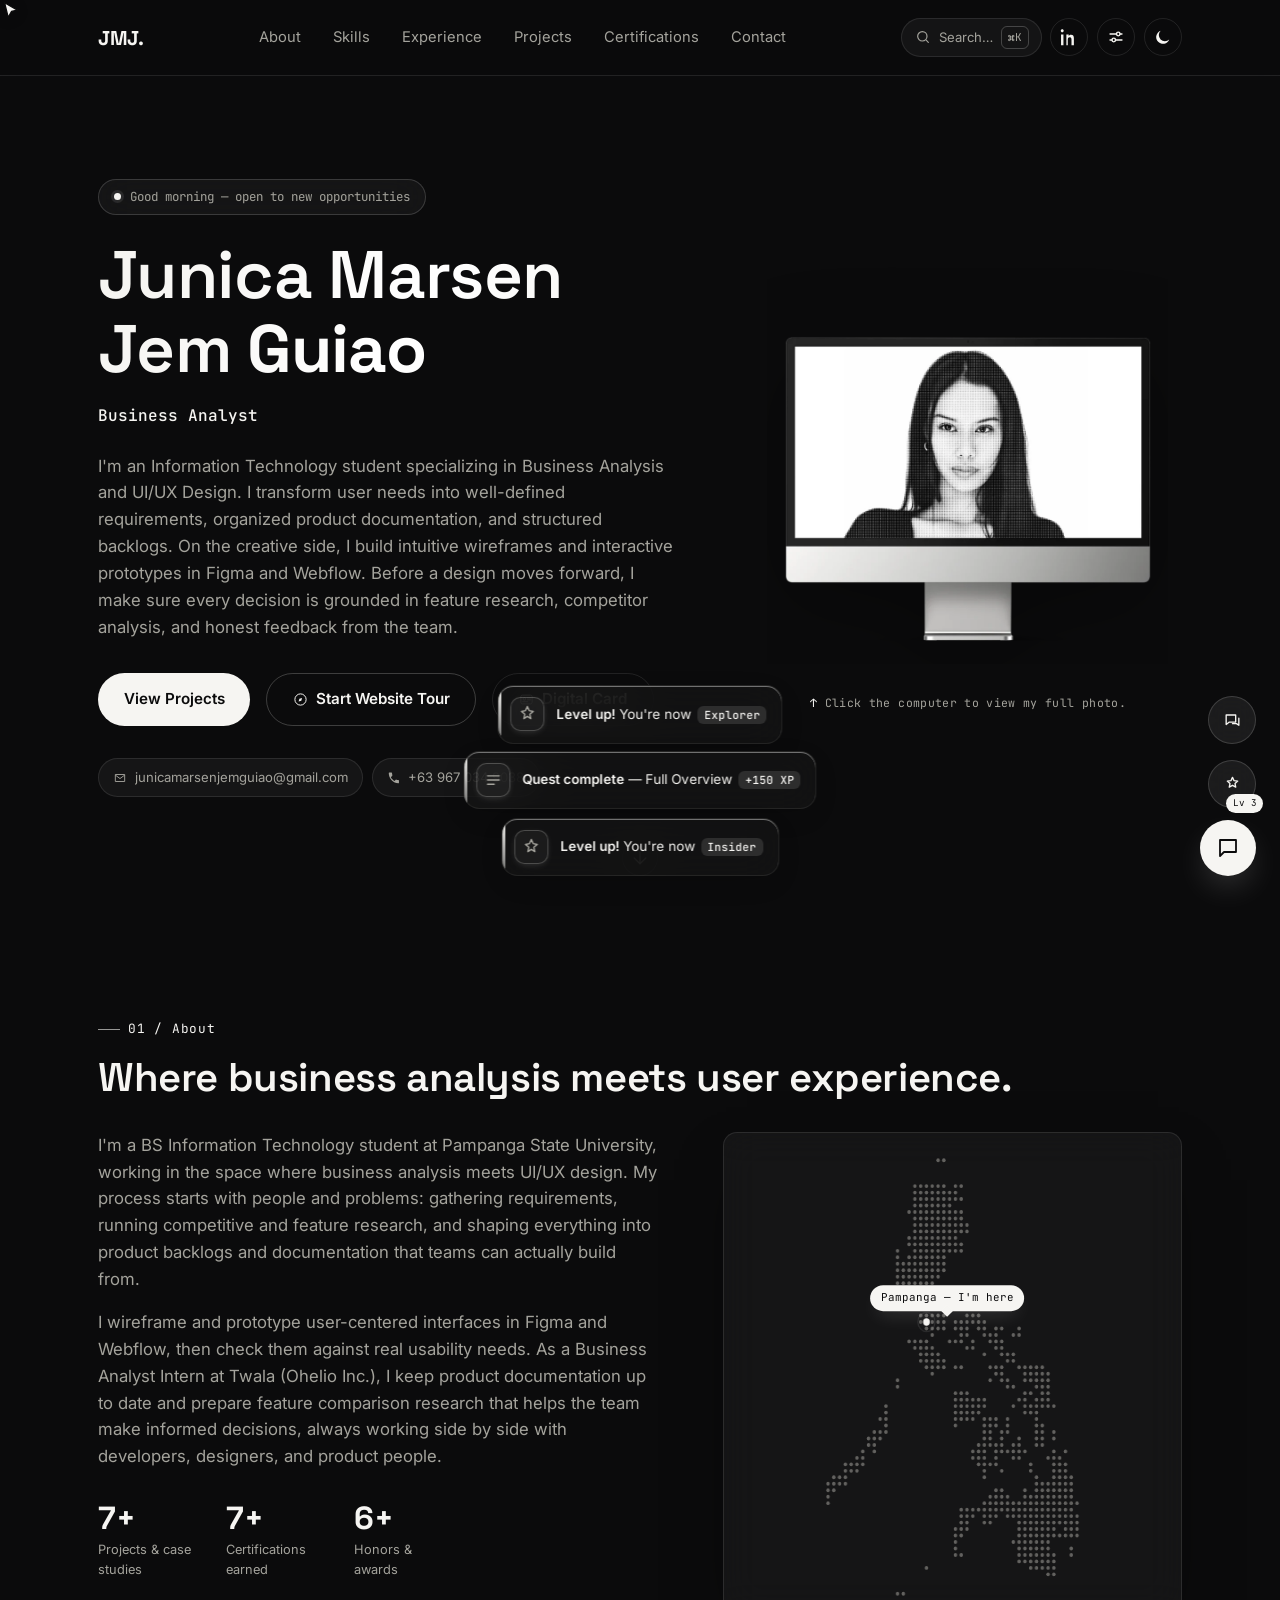
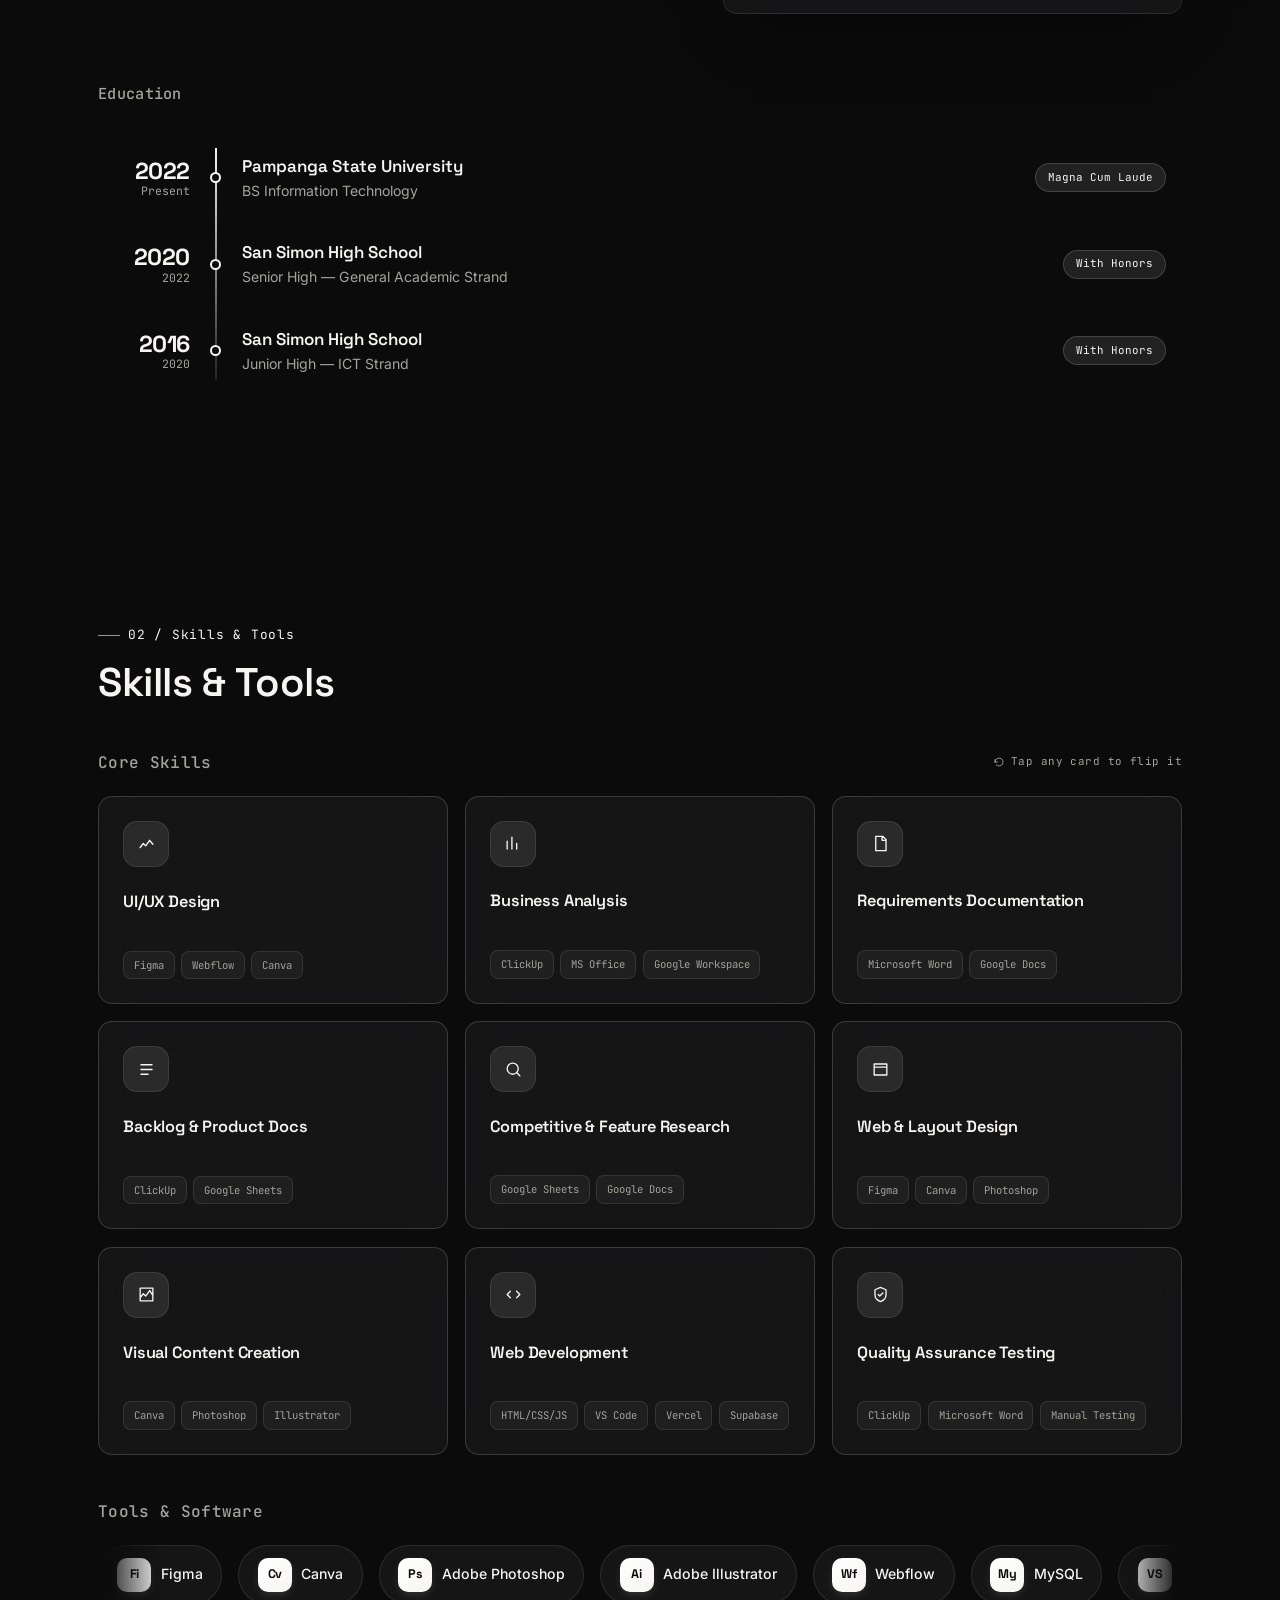
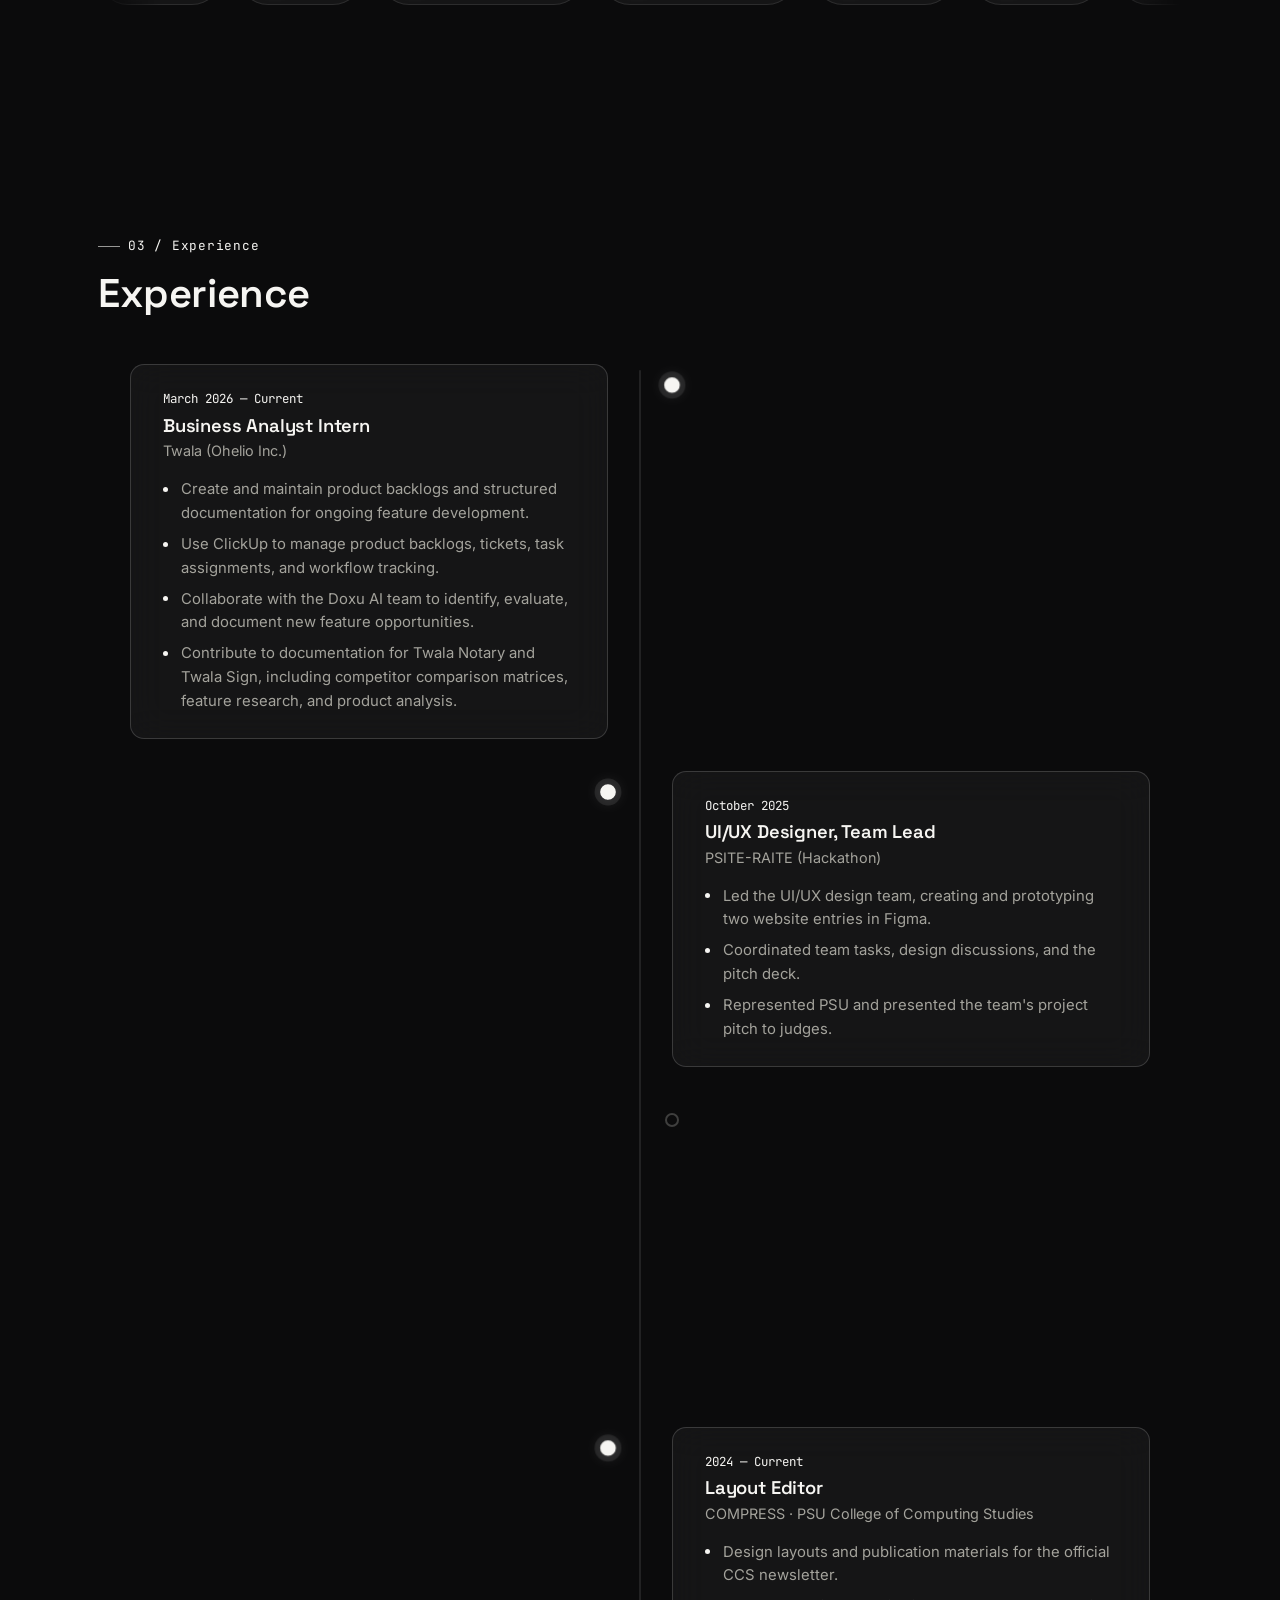
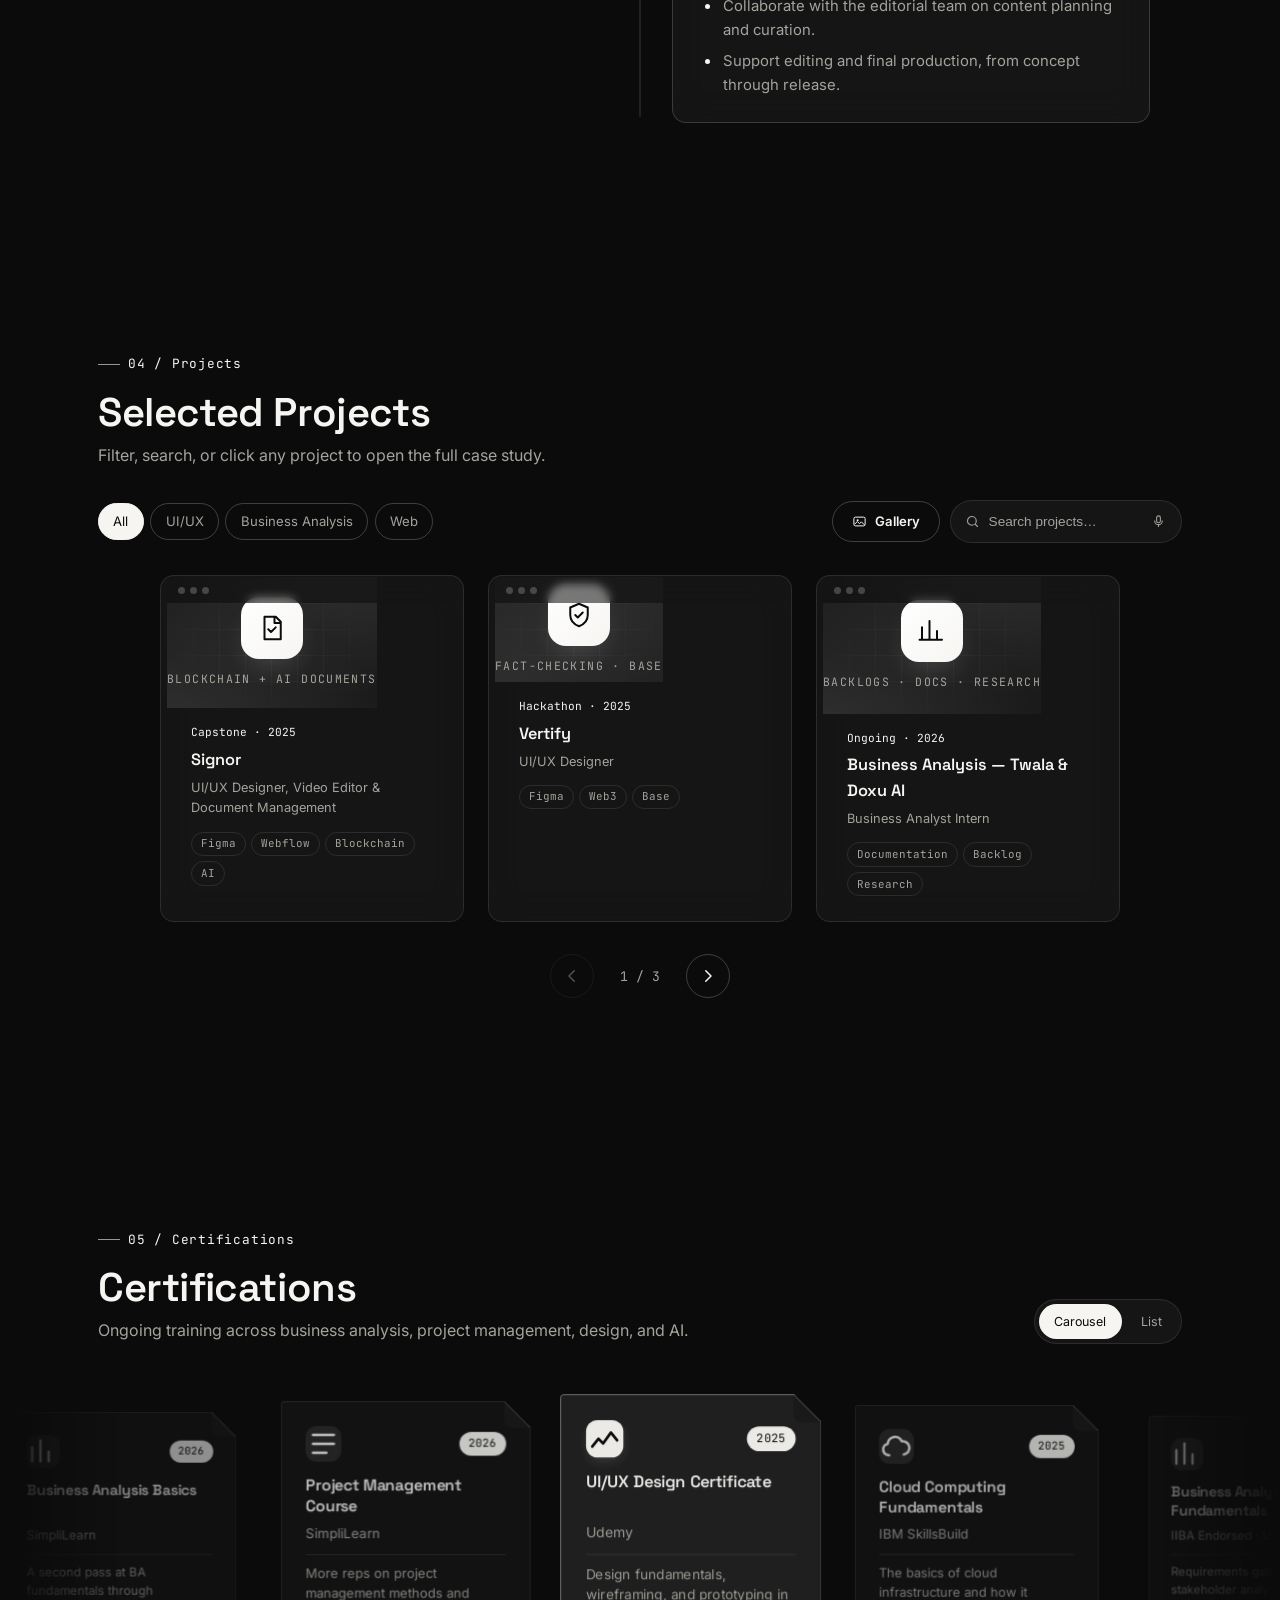
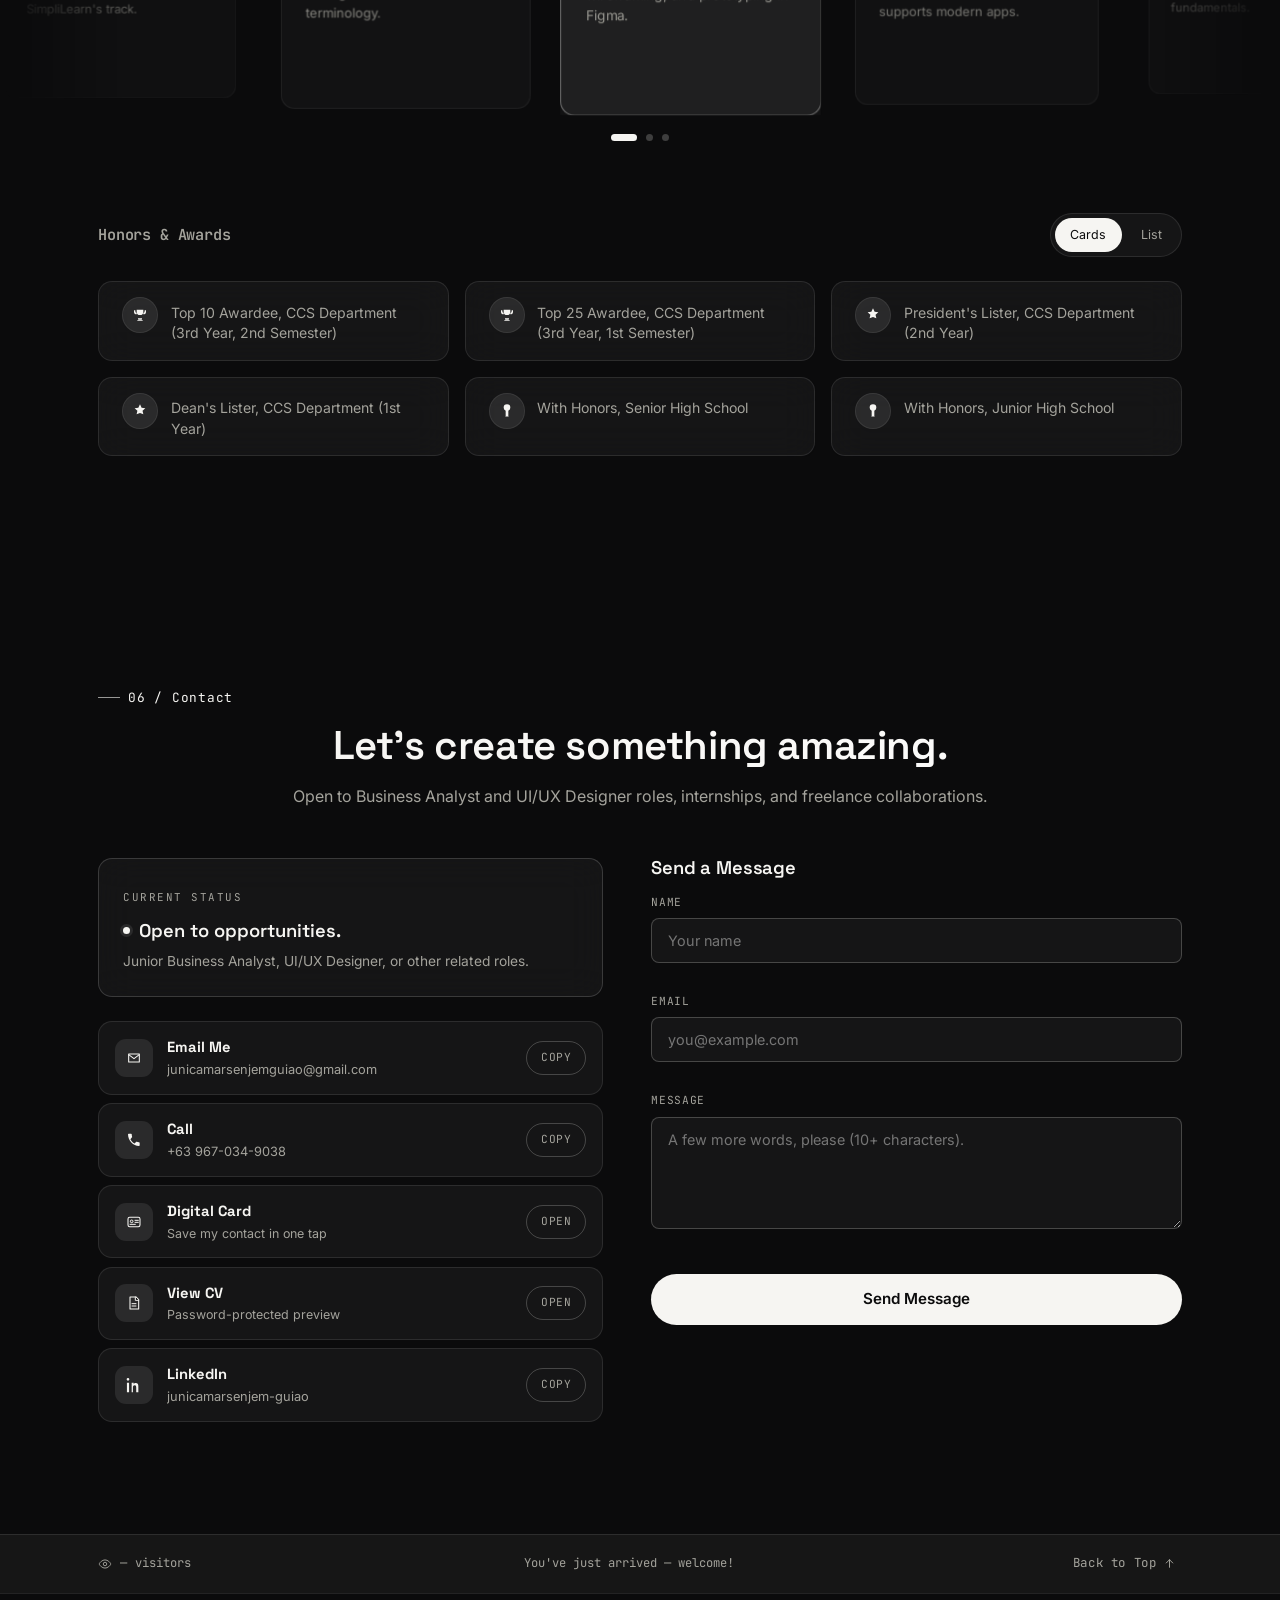
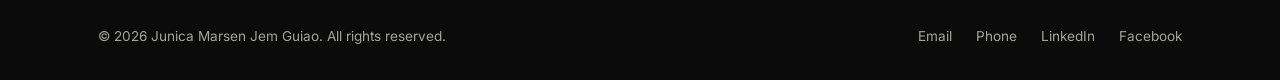
==== commit 365e0ce4: "Update UI and fix responsiveness" ====
--- a/index.html
+++ b/index.html
@@ -52,7 +52,9 @@
         href="https://api.fontshare.com/v2/css?f[]=clash-display@500,600&f[]=general-sans@400,500,600&f[]=satoshi@400,500,700&display=swap"
         rel="stylesheet">
 
-    <link rel="stylesheet" href="style.css?v=11">
+    <link href="https://fonts.googleapis.com/css2?family=Noto+Color+Emoji&display=swap" rel="stylesheet">
+
+    <link rel="stylesheet" href="style.css?v=12">
 </head>
 
 <body>
@@ -1202,12 +1204,12 @@
                                 <path d="M3 11l18-8-8 18-2-8-8-2z" fill="currentColor" />
                             </svg>
                         </button>
+                        <div class="cc-emoji-pop" id="ccEmojiPop" hidden></div>
+                        <div class="cc-gif-pop cc-sticker-pop" id="ccStickerPop" hidden>
+                            <div class="cc-sticker-head"><span>Animated stickers</span></div>
+                            <div class="cc-gif-grid cc-sticker-grid" id="ccStickerGrid"></div>
+                        </div>
                     </form>
-                    <div class="cc-emoji-pop" id="ccEmojiPop" hidden></div>
-                    <div class="cc-gif-pop cc-sticker-pop" id="ccStickerPop" hidden>
-                        <div class="cc-sticker-head"><span>Animated stickers</span></div>
-                        <div class="cc-gif-grid cc-sticker-grid" id="ccStickerGrid"></div>
-                    </div>
                 </div>
             </div>
         </div>
@@ -1292,7 +1294,7 @@
     </div>
 
     <script src="https://cdnjs.cloudflare.com/ajax/libs/qrcodejs/1.0.0/qrcode.min.js"></script>
-    <script src="script.js?v=11"></script>
+    <script src="script.js?v=12"></script>
 </body>
 
 </html>
--- a/style.css
+++ b/style.css
@@ -9497,4 +9497,271 @@
     .cc-sticker-item svg * {
         animation: none !important;
     }
+}
+
+/* ==========================================================================
+   V13 — popup anchoring fix, emoji webfont, smaller desktop project cards
+   ========================================================================== */
+
+/* The emoji/sticker trays live inside .cc-input, which is the positioned
+   ancestor they are measured against. Belt-and-braces so they can never be
+   pushed off-screen again, whatever the surrounding layout does. */
+.cc-input {
+    position: relative;
+}
+
+.cc-emoji-pop,
+.cc-gif-pop,
+.cc-sticker-pop {
+    position: absolute;
+    bottom: calc(100% + .5rem);
+    top: auto;
+    left: .6rem;
+    right: .6rem;
+    z-index: 40;
+}
+
+/* Emoji: prefer the system set, fall back to the webfont so glyphs never
+   render as empty boxes on machines with no colour-emoji font. */
+:root {
+    --font-emoji: 'Apple Color Emoji', 'Segoe UI Emoji', 'Segoe UI Symbol',
+        'Noto Color Emoji', 'Android Emoji', 'EmojiSymbols', sans-serif;
+}
+
+/* ---------- Projects: more compact on desktop ---------- */
+@media (min-width: 900px) {
+    .project-grid.paged {
+        max-width: 960px;
+        margin-inline: auto;
+        gap: var(--space-3);
+    }
+
+    .project-grid.paged .project-card {
+        min-height: 342px;
+    }
+
+    .project-grid.paged .project-info {
+        padding: var(--space-2) var(--space-3) var(--space-3);
+    }
+
+    .project-grid.paged .project-title {
+        font-size: 1.02rem;
+    }
+
+    .project-grid.paged .project-role {
+        font-size: .8rem;
+    }
+
+    .project-grid.paged .project-tag {
+        font-size: .7rem;
+    }
+
+    .project-grid.paged .project-techs span {
+        font-size: .68rem;
+    }
+}
+
+/* ==========================================================================
+   V14 — real fix for the desktop project grid + narrow-screen chat overflow
+   ========================================================================== */
+
+/* Line 1868 declares `.project-grid.paged .project-card.g1 { grid-column: span 4 }`
+   (4-class specificity), which beat the earlier 2-class reset and made every card
+   span the full 3-column track — one huge card per row. Matched here and reset. */
+@media (min-width: 900px) {
+
+    .project-grid.paged .project-card.g1,
+    .project-grid.paged .project-card.g2 {
+        grid-column: auto;
+    }
+}
+
+/* The chat input's default `size` attribute created a min-content width wider
+   than the modal on phones, dragging the panel (and its popups) off-screen. */
+.community-grid,
+.community-grid>* {
+    min-width: 0;
+}
+
+.community-chat,
+.cc-msgs,
+.cc-body {
+    min-width: 0;
+}
+
+.cc-input {
+    flex-wrap: nowrap;
+}
+
+.cc-input input {
+    flex: 1 1 40px;
+    min-width: 0;
+}
+
+.cc-emoji-pop,
+.cc-gif-pop,
+.cc-sticker-pop {
+    max-width: calc(100vw - 2rem);
+}
+
+/* ==========================================================================
+   V15 — measured responsiveness fixes (touch targets, short viewports, iOS)
+   ========================================================================== */
+
+/* ---------- Touch targets: sweep found controls at 34–38px on every
+     touch device. Coarse pointers get the 44px minimum. ---------- */
+@media (pointer: coarse) {
+    .nav-toggle {
+        width: 44px;
+        height: 44px;
+    }
+
+    .icon-btn,
+    .theme-btn {
+        width: 44px;
+        height: 44px;
+    }
+
+    .filter-btn {
+        min-height: 44px;
+        padding-block: .7rem;
+    }
+
+    .pager-btn {
+        width: 48px;
+        height: 48px;
+    }
+
+    .modal-close {
+        width: 44px;
+        height: 44px;
+    }
+
+    .office-dpad button {
+        min-width: 44px;
+        min-height: 44px;
+    }
+
+    .cc-act-btn {
+        width: 32px;
+        height: 32px;
+    }
+
+    .cert-view-btn,
+    .view-toggle button {
+        min-height: 44px;
+    }
+}
+
+/* The chat row holds four buttons — only widen them where the row can
+   actually take it, so narrow phones don't overflow. */
+@media (pointer: coarse) and (min-width: 360px) {
+    .cc-input button {
+        width: 44px;
+        height: 44px;
+    }
+}
+
+/* ---------- Short viewports (landscape phones): the trays are taller than
+     the space above the input at 280px height. Cap them against the viewport. ---------- */
+.cc-emoji-pop {
+    max-height: min(190px, 40vh);
+}
+
+.cc-gif-pop,
+.cc-sticker-pop {
+    max-height: min(300px, 46vh);
+}
+
+.cc-sticker-grid {
+    max-height: min(232px, 34vh);
+}
+
+@media (max-height: 480px) {
+    .cc-emoji-pop {
+        grid-template-columns: repeat(10, 1fr);
+        max-height: 34vh;
+    }
+
+    .cc-gif-pop,
+    .cc-sticker-pop {
+        max-height: 38vh;
+    }
+
+    .cc-sticker-grid {
+        max-height: 26vh;
+    }
+
+    .cc-sticker-head {
+        display: none;
+    }
+}
+
+/* ---------- iOS: dvh avoids the toolbar-height jump; safe-area keeps the
+     chat row clear of the home indicator. Reasoned, not Safari-verified. ---------- */
+@supports (height: 100dvh) {
+    .hero {
+        min-height: calc(100dvh - var(--header-h));
+    }
+
+    .nav-menu {
+        max-height: calc(100dvh - var(--header-h));
+    }
+
+    .modal {
+        max-height: 90dvh;
+    }
+
+    .chatbot-panel {
+        max-height: 76dvh;
+    }
+}
+
+@supports (padding: env(safe-area-inset-bottom)) {
+    .community-modal .cc-input {
+        padding-bottom: max(.6rem, env(safe-area-inset-bottom));
+    }
+
+    .back-to-top {
+        margin-bottom: env(safe-area-inset-bottom);
+    }
+}
+
+/* ---------- iOS auto-zooms any focused input under 16px and never zooms
+     back out. 16px on coarse pointers prevents it. ---------- */
+@media (pointer: coarse) {
+
+    .cc-input input,
+    .cc-join input,
+    #cvPass,
+    #cmdkInput,
+    .accent-hex,
+    .project-search input,
+    .contact-form input,
+    .contact-form textarea,
+    #ccGifSearch,
+    .chatbot-input input {
+        font-size: 16px;
+    }
+}
+
+/* Android: stop the grey flash box on every tap */
+a,
+button,
+[role="button"],
+input,
+.project-card,
+.core-card,
+.cert-card {
+    -webkit-tap-highlight-color: transparent;
+}
+
+/* Header controls were flex-shrinking below 44px on crowded landscape headers */
+@media (pointer: coarse) {
+
+    .nav-actions .icon-btn,
+    .nav-actions .theme-btn,
+    .nav-toggle {
+        flex-shrink: 0;
+    }
 }
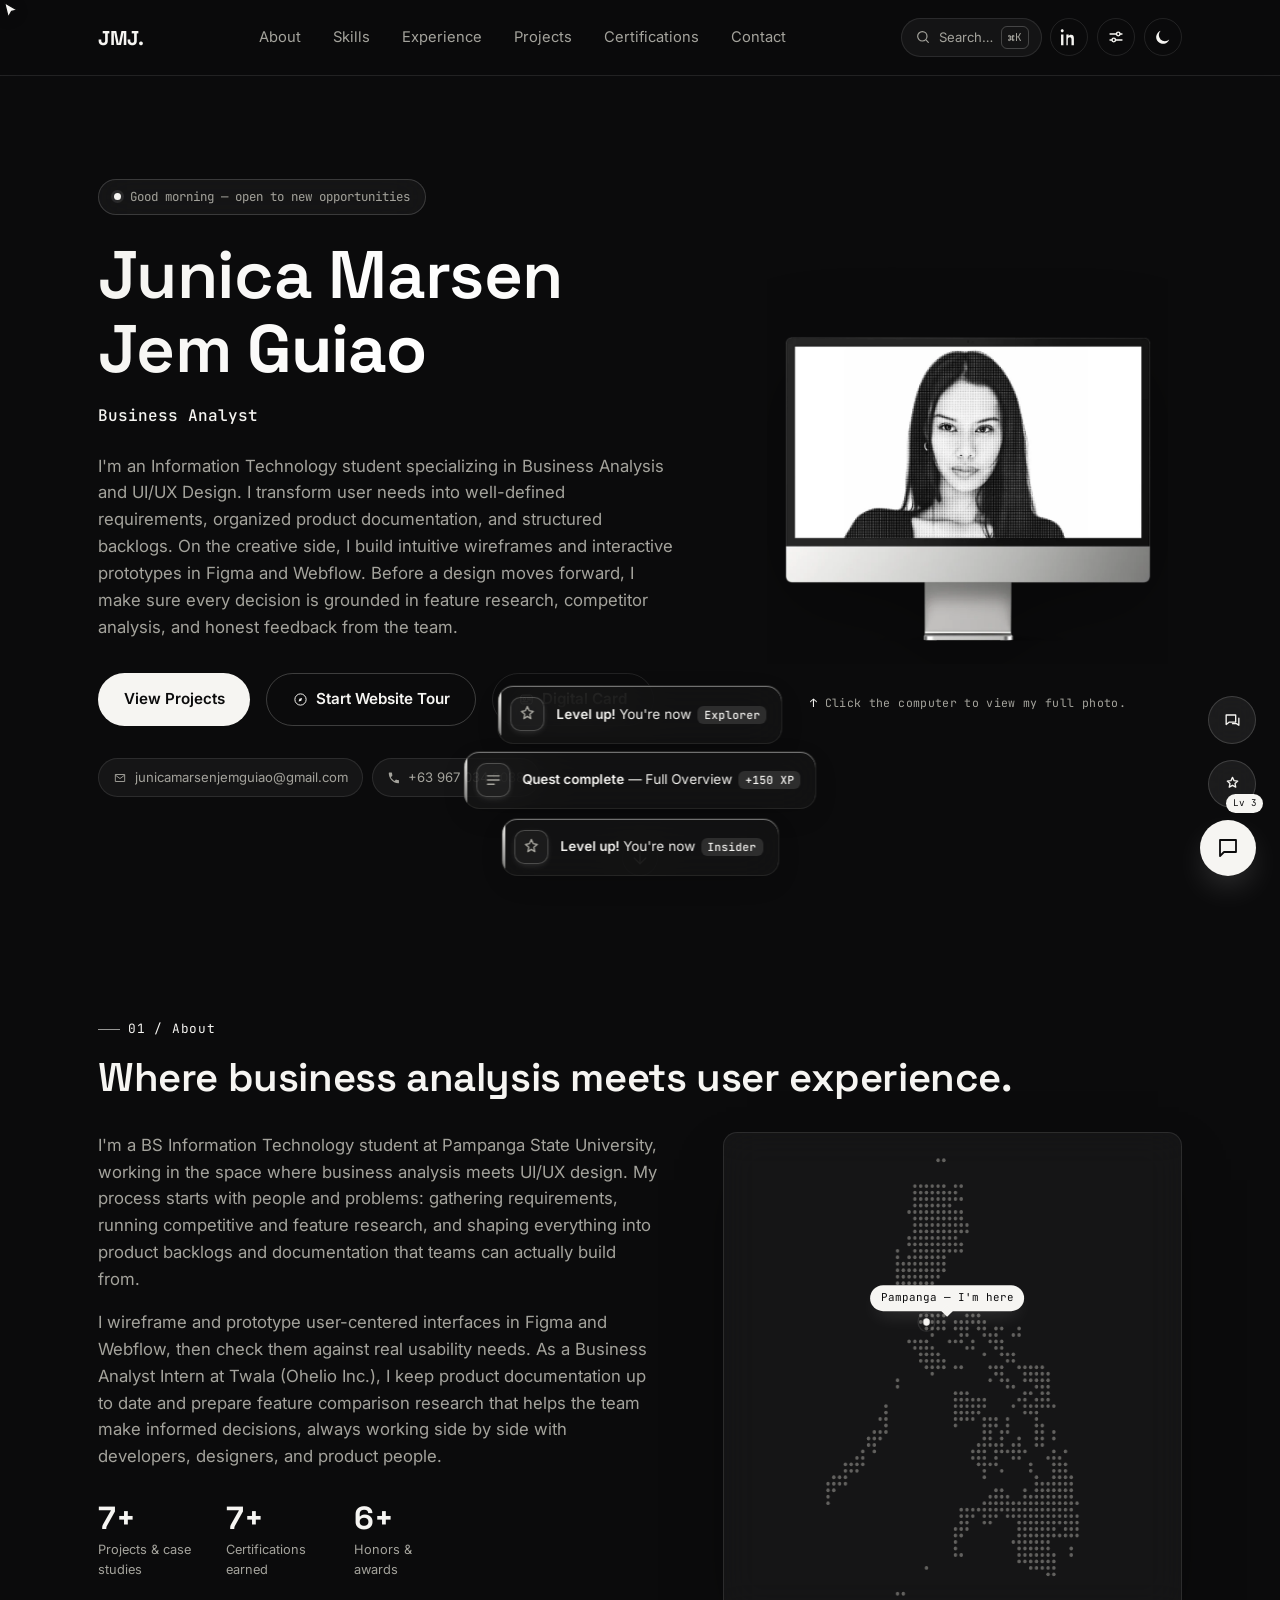
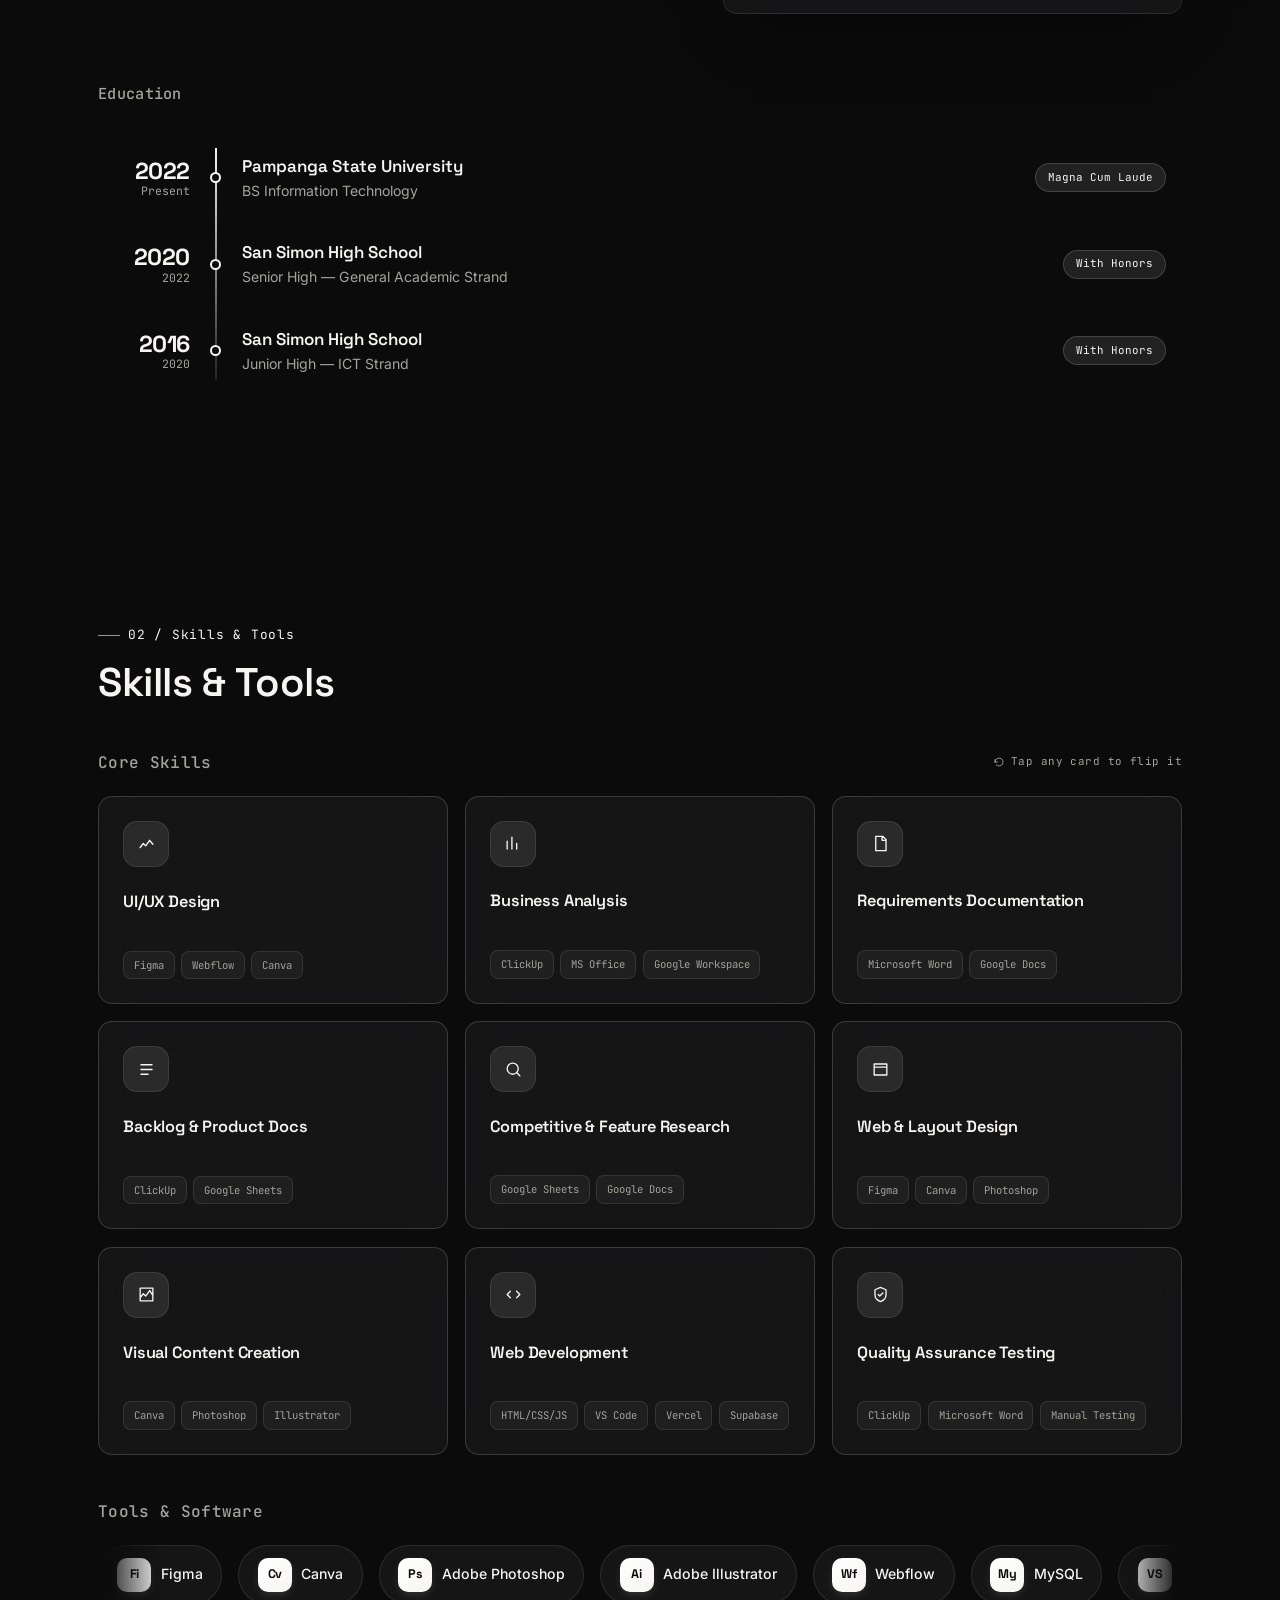
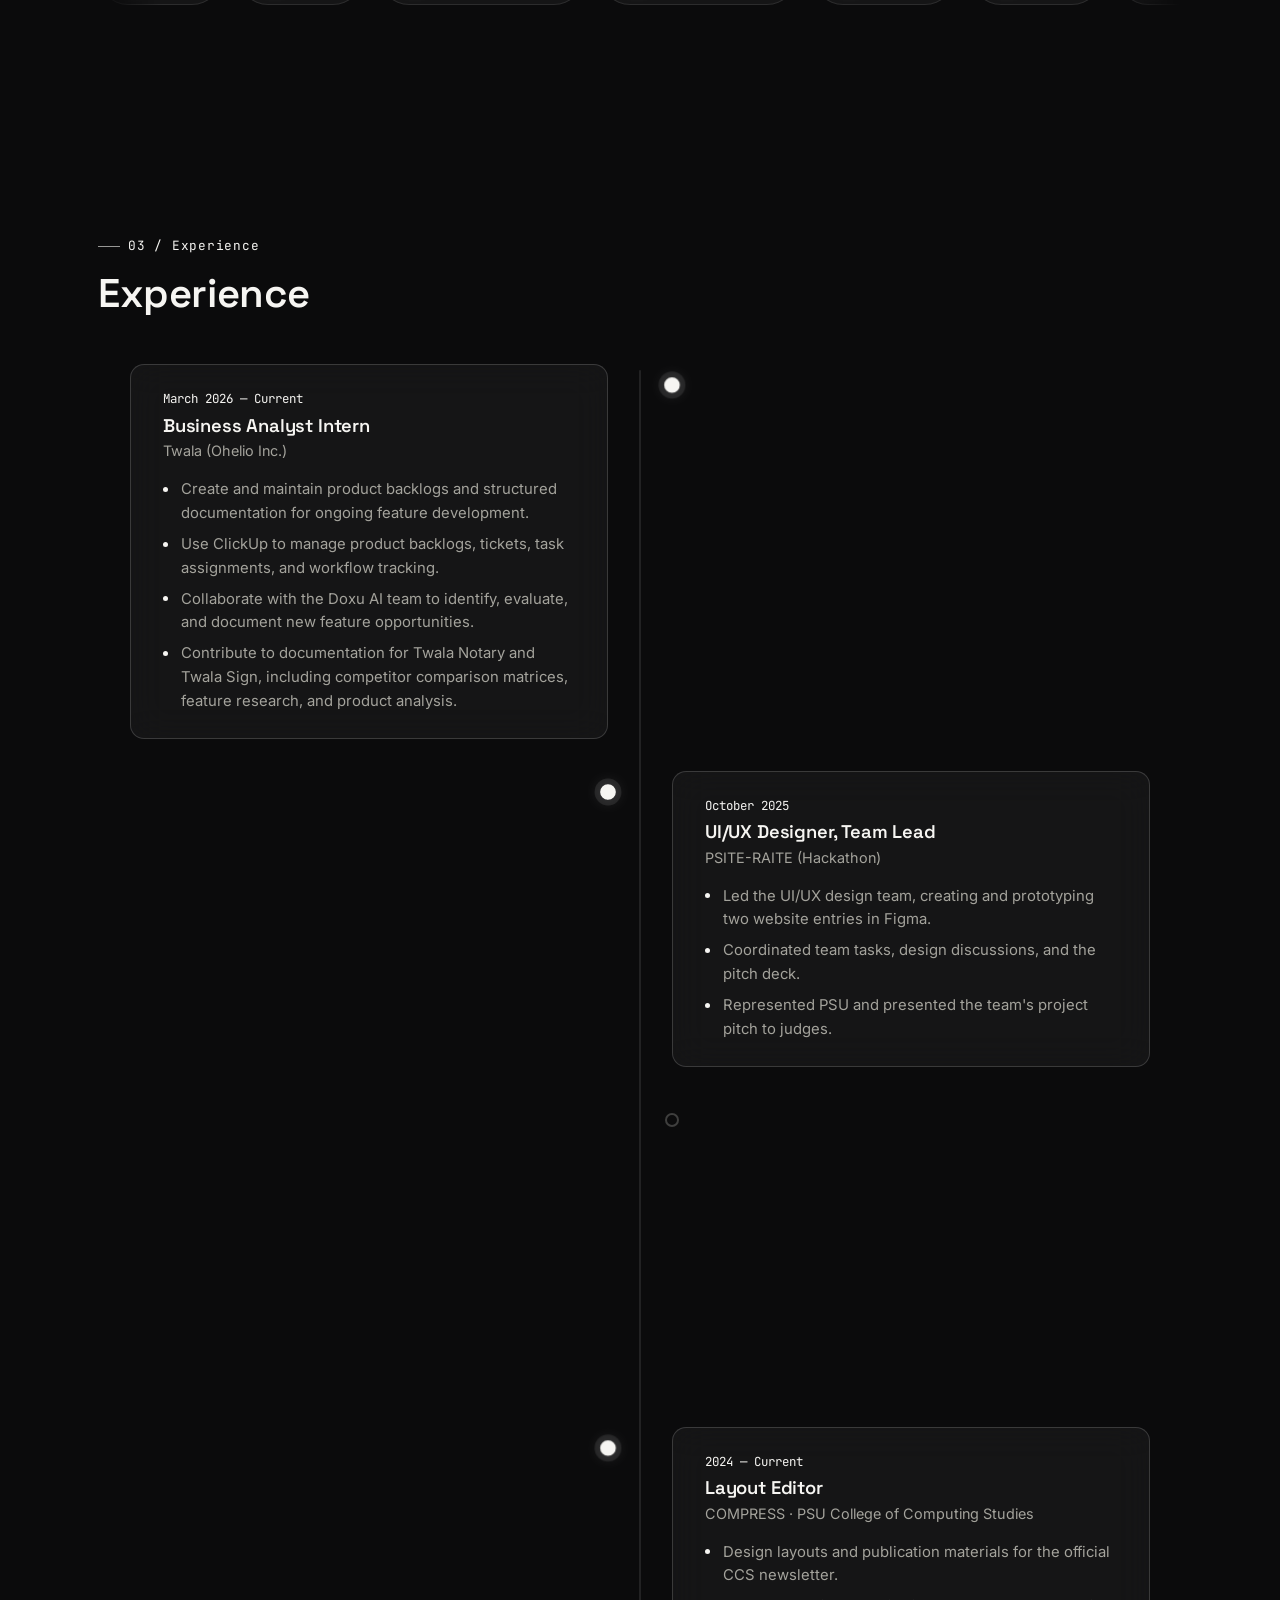
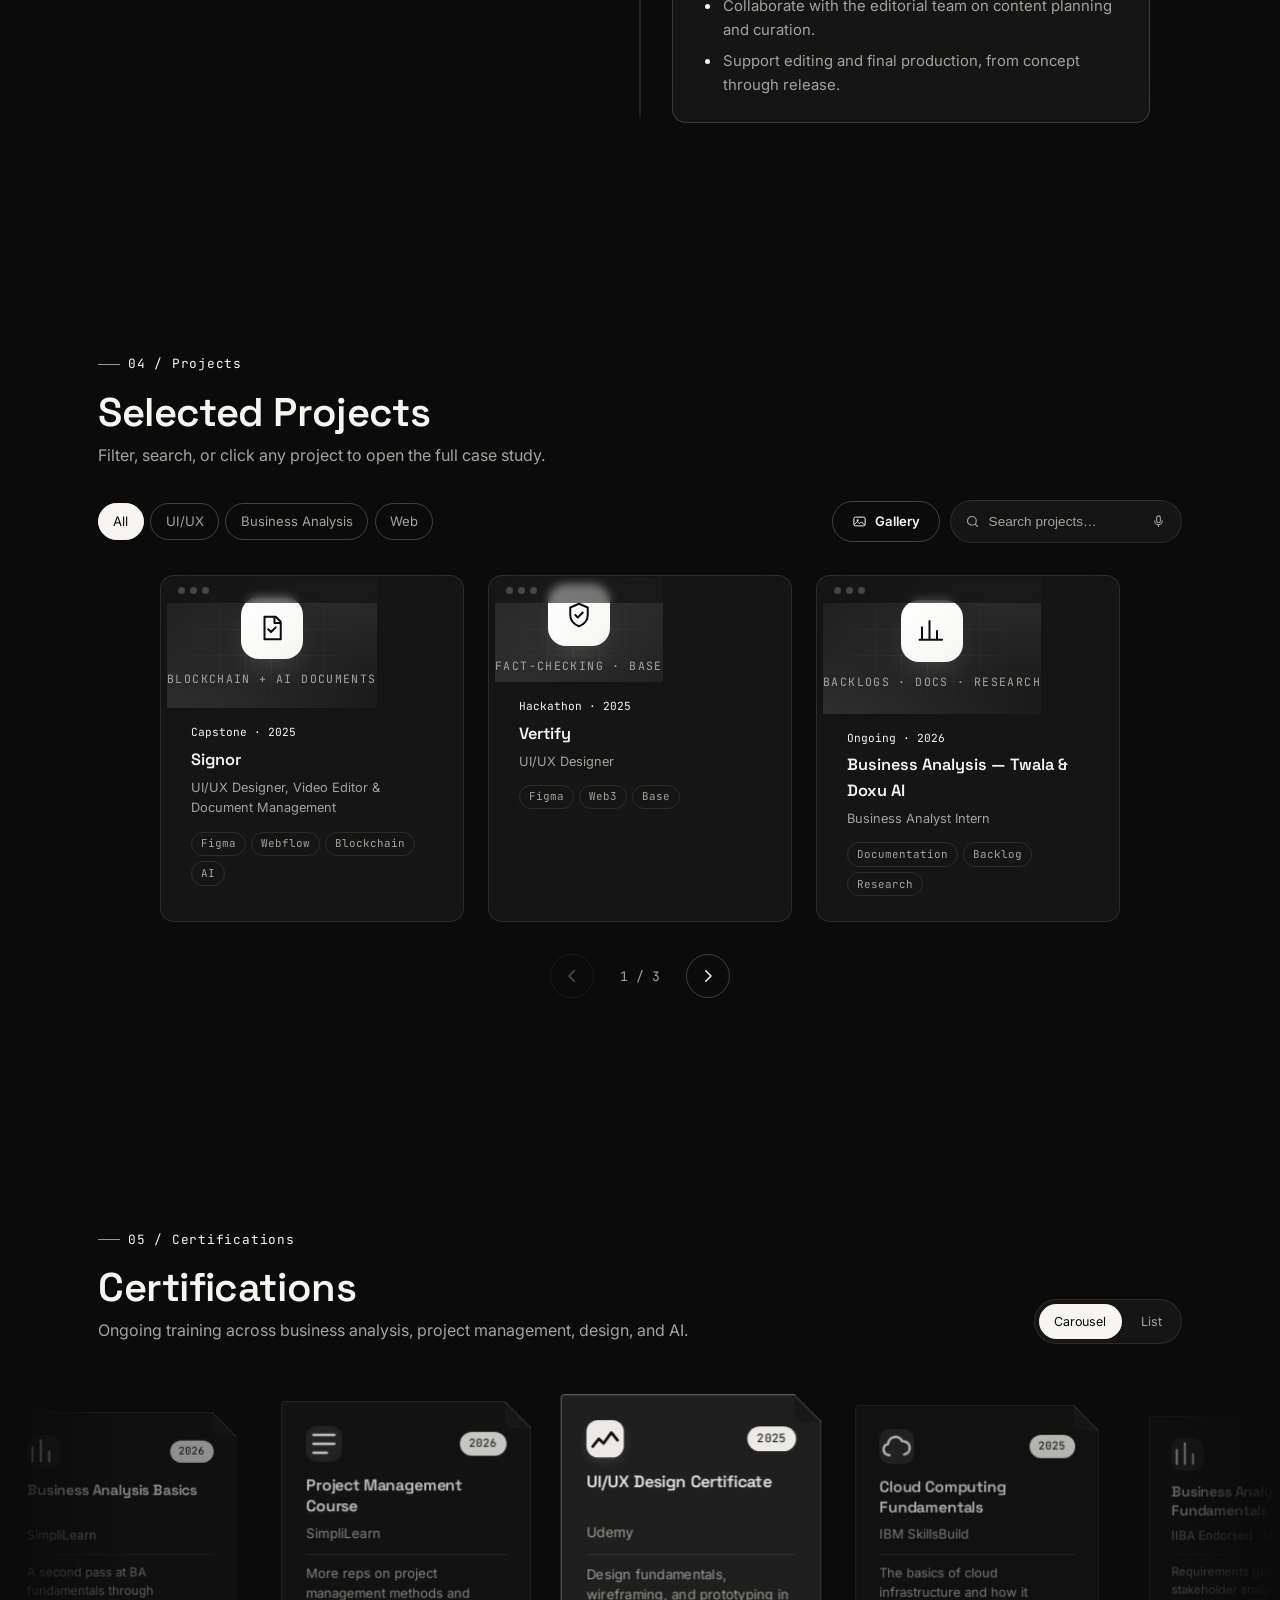
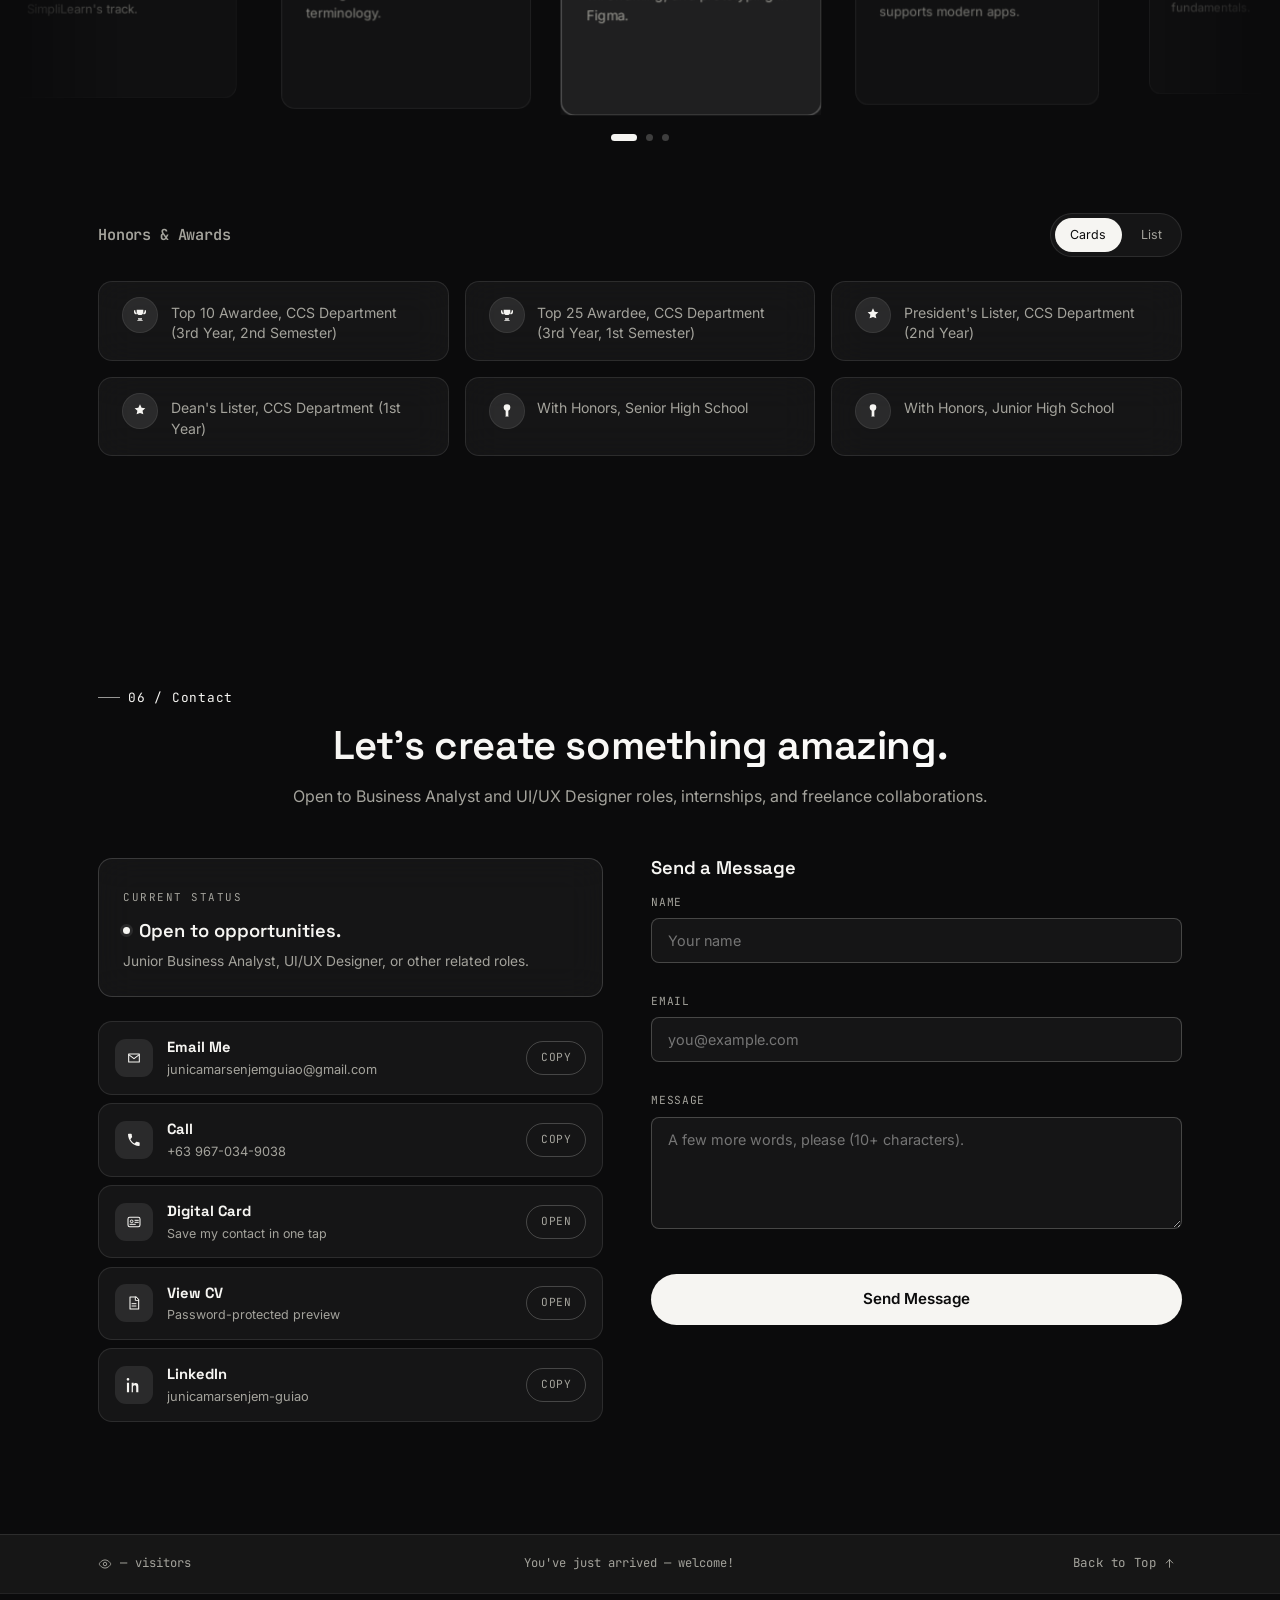
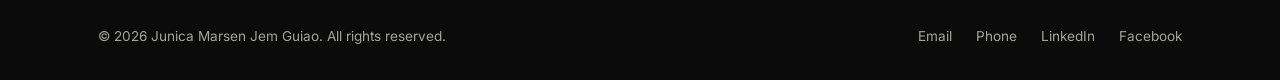
==== commit d4fcd073: "Update UI and adjust message field placement" ====
--- a/index.html
+++ b/index.html
@@ -766,6 +766,7 @@
                 <div class="panel-group">
                     <span class="panel-label">Accent color</span>
                     <div class="swatch-row" id="accentSwatches"></div>
+                    <span class="panel-label panel-sublabel">Custom color picker</span>
                     <div class="accent-custom">
                         <label class="accent-dot" aria-label="Pick a custom accent colour">
                             <input type="color" id="accentPicker" value="#7C6CFF">
--- a/style.css
+++ b/style.css
@@ -9764,4 +9764,174 @@
     .nav-toggle {
         flex-shrink: 0;
     }
+}
+
+/* ==========================================================================
+   V16 — roomier forum message field, honest default gradient swatch
+   ========================================================================== */
+
+/* The chat column was the narrow half of the grid, leaving the message field
+   at ~181px on a 1440px screen. Give the chat more room and tighten the row. */
+@media (min-width: 861px) {
+    .community-grid {
+        grid-template-columns: minmax(0, 1.1fr) minmax(0, 1fr);
+    }
+}
+
+.cc-input {
+    gap: .3rem;
+    padding: .55rem .6rem;
+}
+
+.cc-input input {
+    flex: 1 1 auto;
+    min-width: 0;
+    padding: .6rem .95rem;
+    font-size: .9rem;
+    border-radius: 999px;
+}
+
+@media (pointer: fine) {
+    .cc-input button {
+        width: 36px;
+        height: 36px;
+    }
+}
+
+.cc-input input::placeholder {
+    opacity: .75;
+}
+
+/* Gradient swatches now render the real variables, so the default one is a
+   flat monochrome chip — keep a hairline so it stays visible in both modes. */
+.grad-swatch {
+    border: 1px solid var(--line-strong);
+}
+
+/* ==========================================================================
+   V17 — mobile chat legibility, calm on-brand avatars, picker label
+   ========================================================================== */
+
+/* ---------- Custom colour picker label ---------- */
+.panel-sublabel {
+    display: block;
+    margin-top: .85rem;
+    margin-bottom: .1rem;
+    font-size: .74rem;
+    color: var(--text-dim);
+}
+
+/* ---------- Avatar: monochrome mark, ring turns only while online ---------- */
+.cc-ava svg {
+    border-radius: 50%;
+    overflow: visible;
+}
+
+.cc-ava .cc-ring {
+    transform-box: view-box;
+    transform-origin: 50% 50%;
+}
+
+.cc-ava.on .cc-ring {
+    animation: cc-spin 26s linear infinite;
+}
+
+.cc-ava.on.rev .cc-ring {
+    animation-direction: reverse;
+}
+
+.cc-ava:not(.on) svg {
+    filter: grayscale(1) opacity(.55);
+}
+
+.cc-ava.on svg {
+    filter: none;
+    animation: cc-ava-bob 5s ease-in-out infinite;
+}
+
+/* ---------- Community chat on phones: text was ~13px in a cramped column ---------- */
+@media (max-width: 860px) {
+    .community-chat {
+        min-height: 460px;
+        max-height: 68vh;
+    }
+
+    .cc-msgs {
+        padding: .85rem .8rem;
+        gap: .85rem;
+    }
+
+    .cc-msg {
+        gap: .55rem;
+    }
+
+    .cc-ava {
+        width: 38px;
+        height: 38px;
+    }
+
+    .cc-ava svg {
+        width: 38px;
+        height: 38px;
+    }
+
+    .cc-meta {
+        gap: .35rem;
+    }
+
+    .cc-meta b {
+        font-size: .88rem;
+    }
+
+    .cc-meta span {
+        font-size: .66rem;
+    }
+
+    .cc-body p {
+        font-size: .95rem;
+        line-height: 1.55;
+    }
+
+    .cc-msg:not(.me):not(.sys) .cc-body p,
+    .cc-msg.me .cc-body p {
+        padding: .55rem .8rem;
+    }
+
+    .cc-bubble-row {
+        gap: .25rem;
+    }
+
+    .cc-msg.sys p {
+        font-size: .72rem;
+    }
+
+    .cc-sticker {
+        width: 112px;
+        height: 112px;
+    }
+
+    .cc-quote span {
+        font-size: .8rem;
+    }
+
+    .cc-input {
+        padding: .6rem;
+    }
+
+    .cc-input input {
+        font-size: 16px;
+        padding: .65rem 1rem;
+    }
+}
+
+@media (max-width: 420px) {
+    .cc-body p {
+        font-size: .92rem;
+    }
+
+    .cc-ava,
+    .cc-ava svg {
+        width: 34px;
+        height: 34px;
+    }
 }
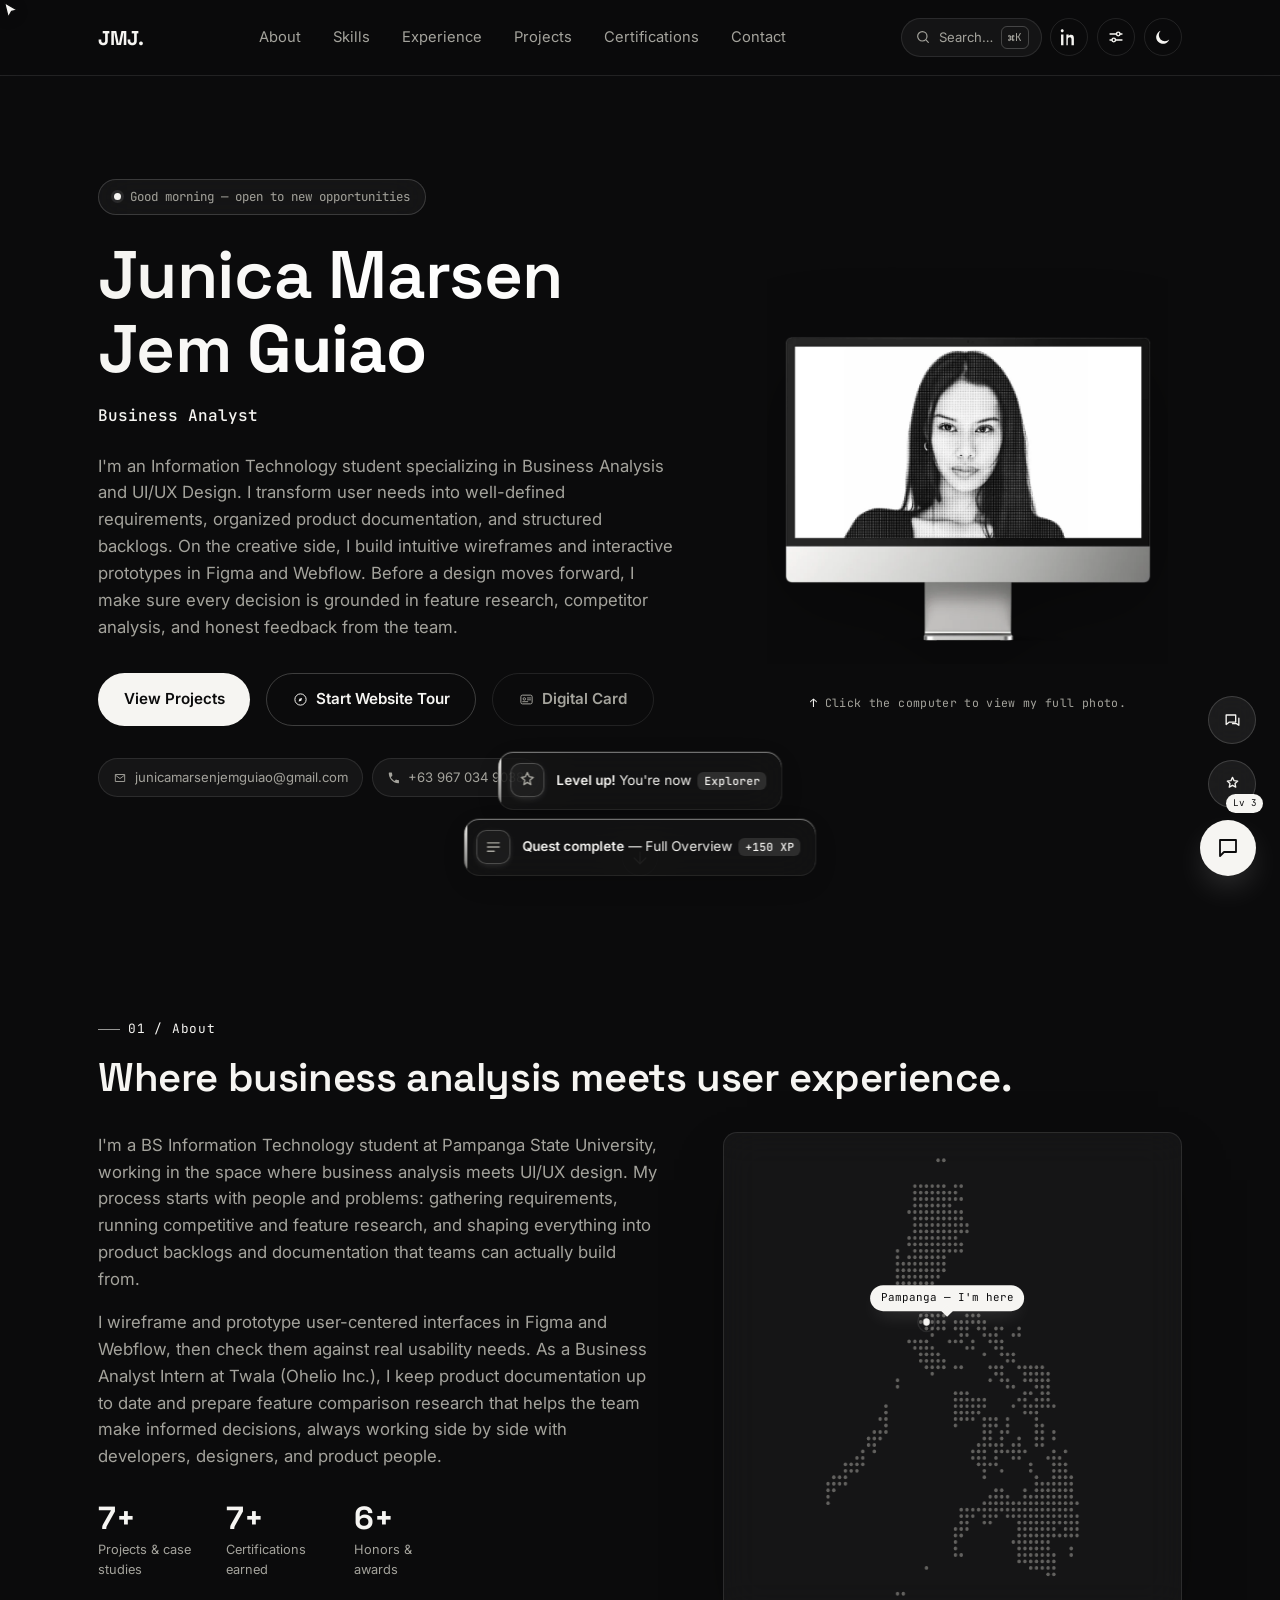
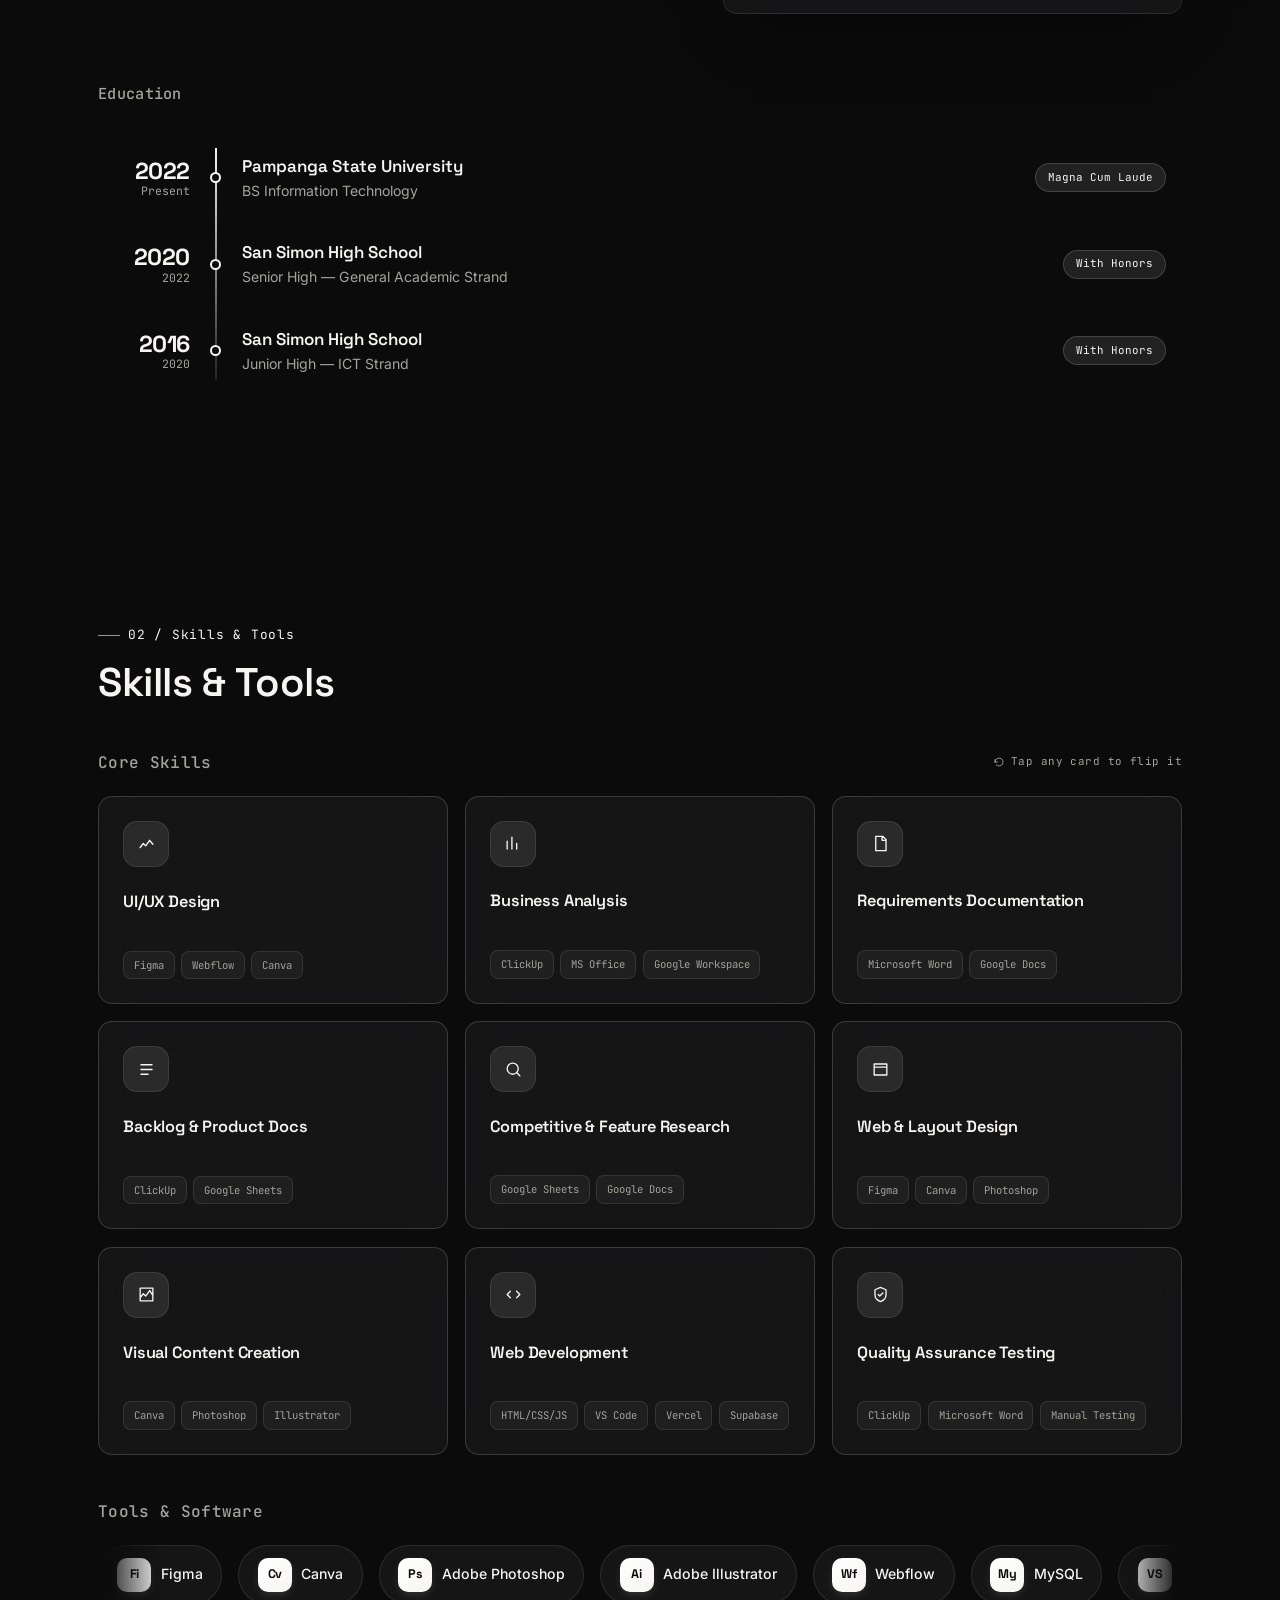
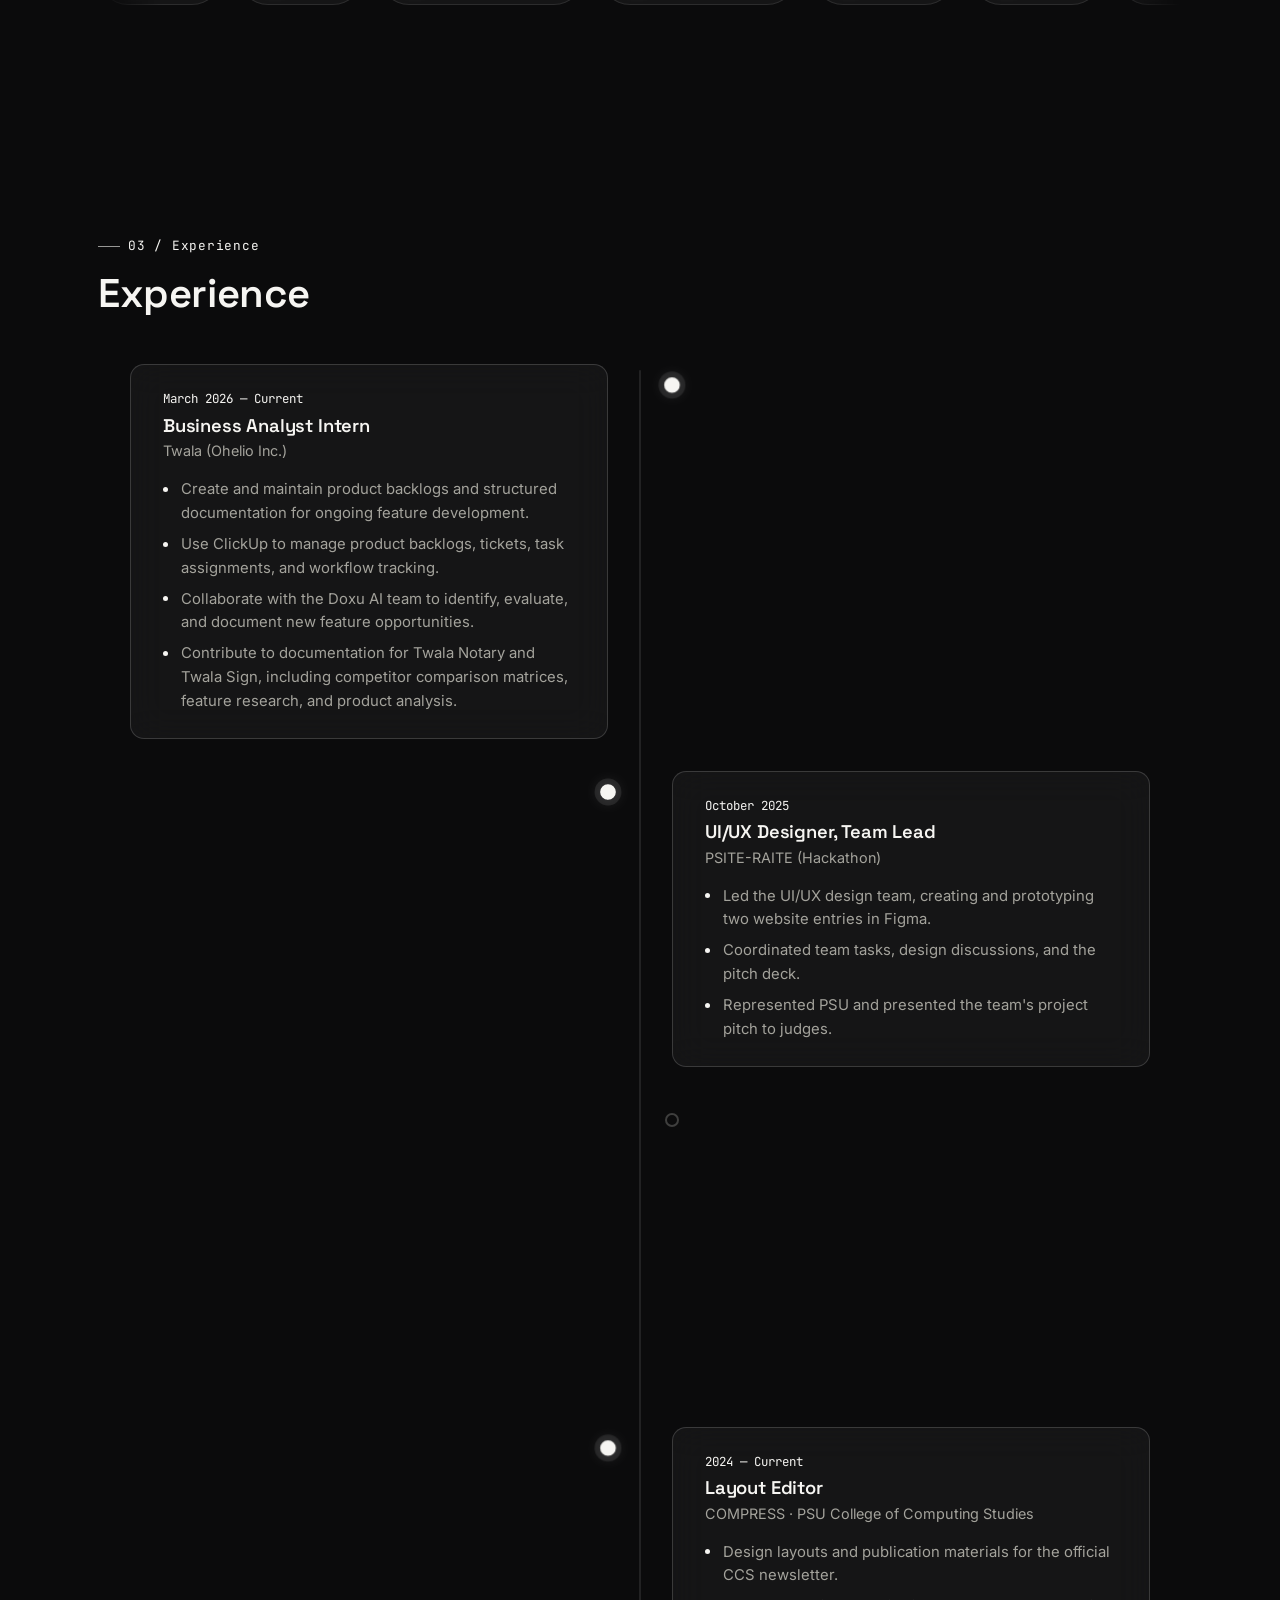
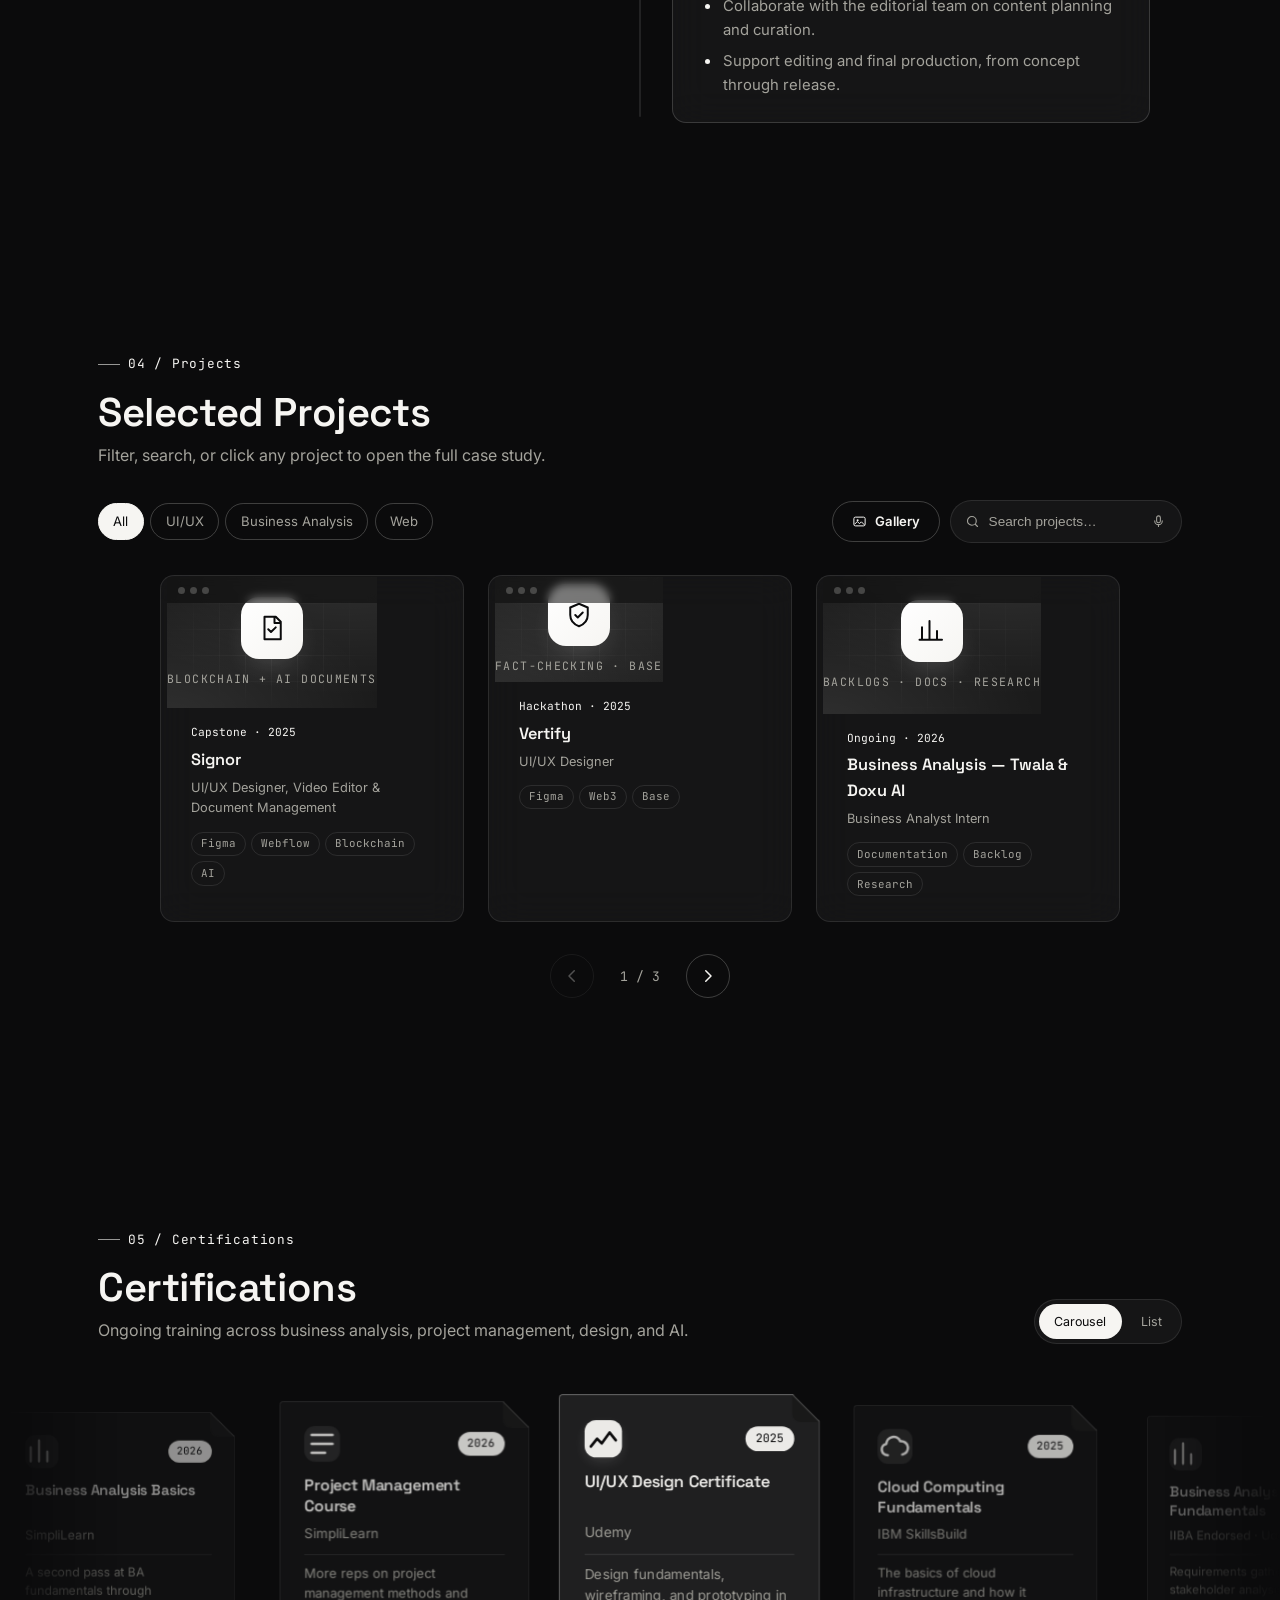
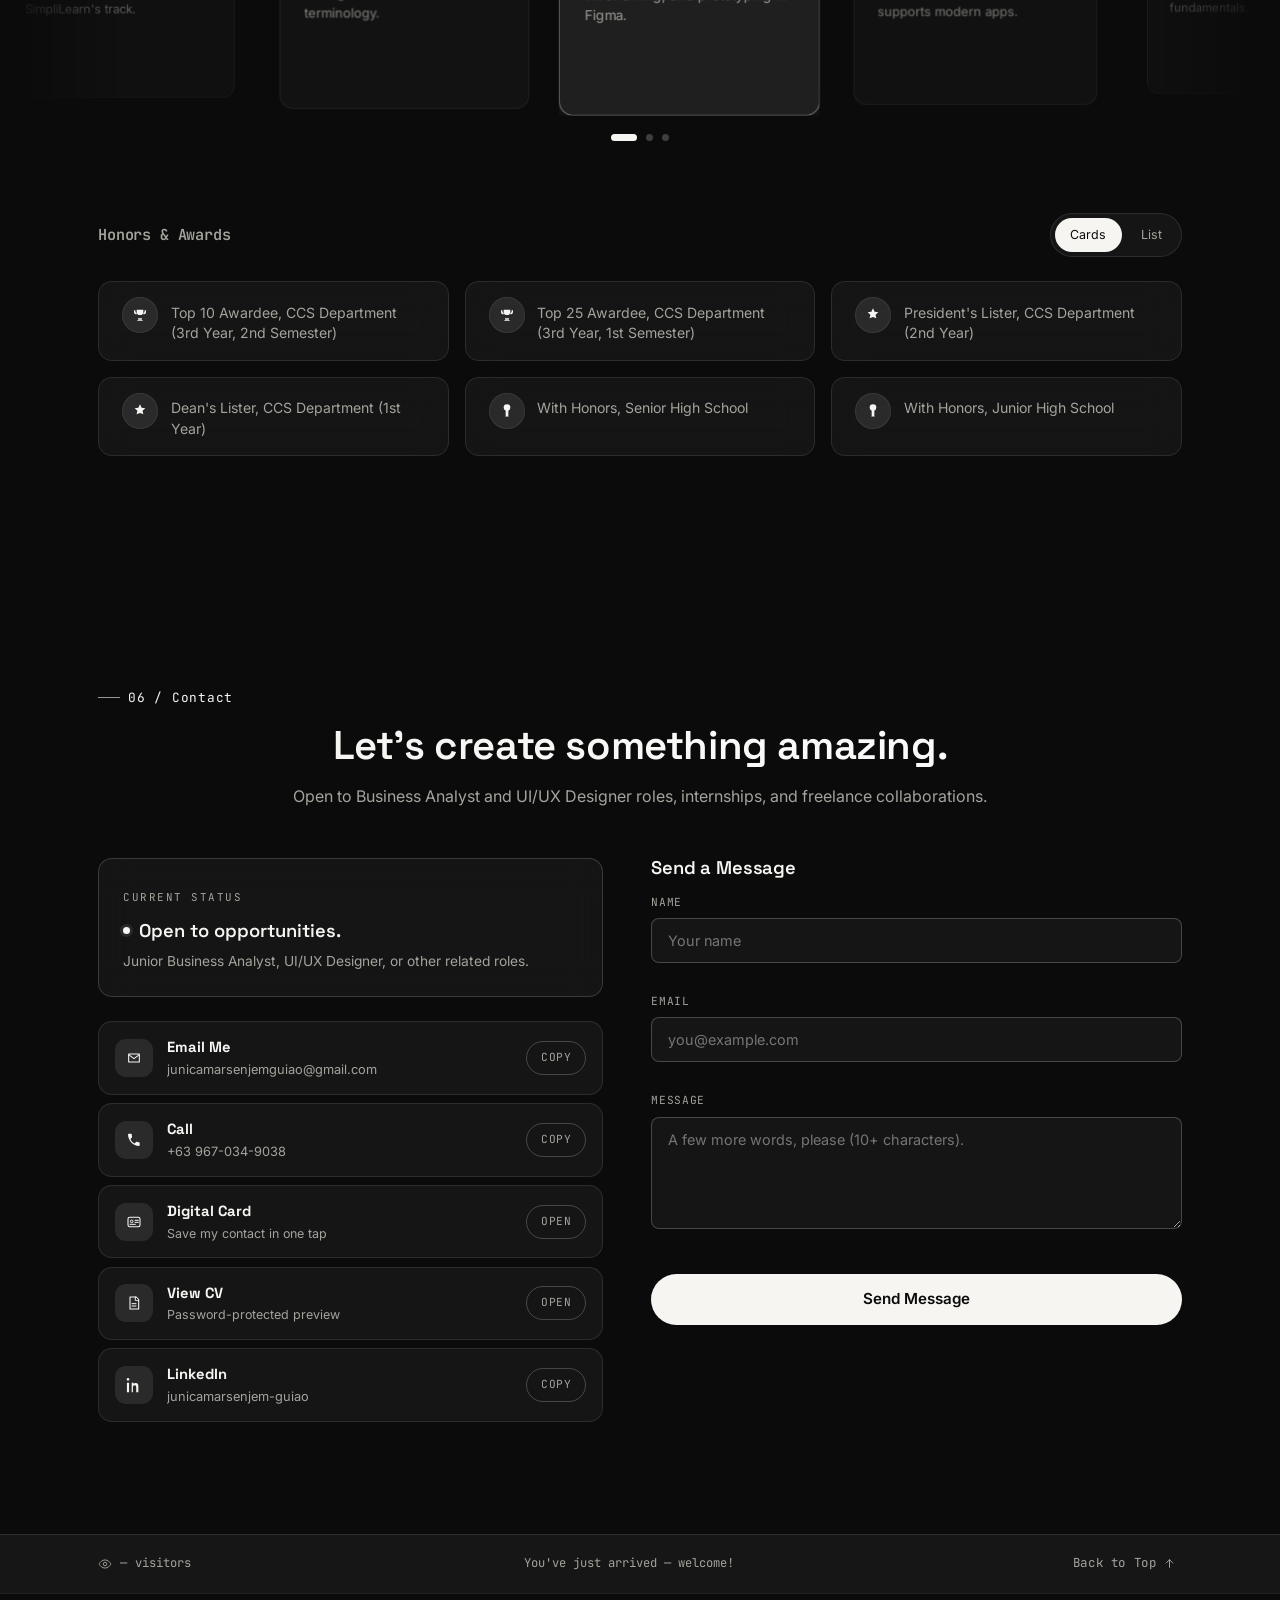
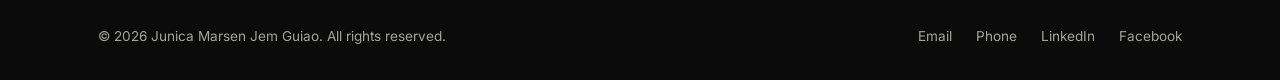
==== commit d352d83e: "Improve forum message field spacing" ====
--- a/index.html
+++ b/index.html
@@ -8,6 +8,8 @@
         // so reloading in Light Mode never flashes the dark background, and vice-versa.
         (function () {
             try {
+                // Stop the browser restoring a mid-page scroll position on reload
+                if ('scrollRestoration' in history) history.scrollRestoration = 'manual';
                 var t = null;
                 var raw = localStorage.getItem('jmj_theme');
                 if (raw) { try { t = JSON.parse(raw); } catch (e) { t = raw; } }
@@ -54,7 +56,7 @@
 
     <link href="https://fonts.googleapis.com/css2?family=Noto+Color+Emoji&display=swap" rel="stylesheet">
 
-    <link rel="stylesheet" href="style.css?v=12">
+    <link rel="stylesheet" href="style.css?v=15">
 </head>
 
 <body>
@@ -79,7 +81,7 @@
             <div class="loader-name-wrap">
                 <div class="loader-name">Junica Marsen Jem</div>
             </div>
-            <div class="loader-line" aria-hidden="true"><span></span></div>
+            <div class="loader-line" aria-hidden="true"><span></span><i></i></div>
         </div>
     </div>
 
@@ -1295,7 +1297,7 @@
     </div>
 
     <script src="https://cdnjs.cloudflare.com/ajax/libs/qrcodejs/1.0.0/qrcode.min.js"></script>
-    <script src="script.js?v=12"></script>
+    <script src="script.js?v=15"></script>
 </body>
 
 </html>
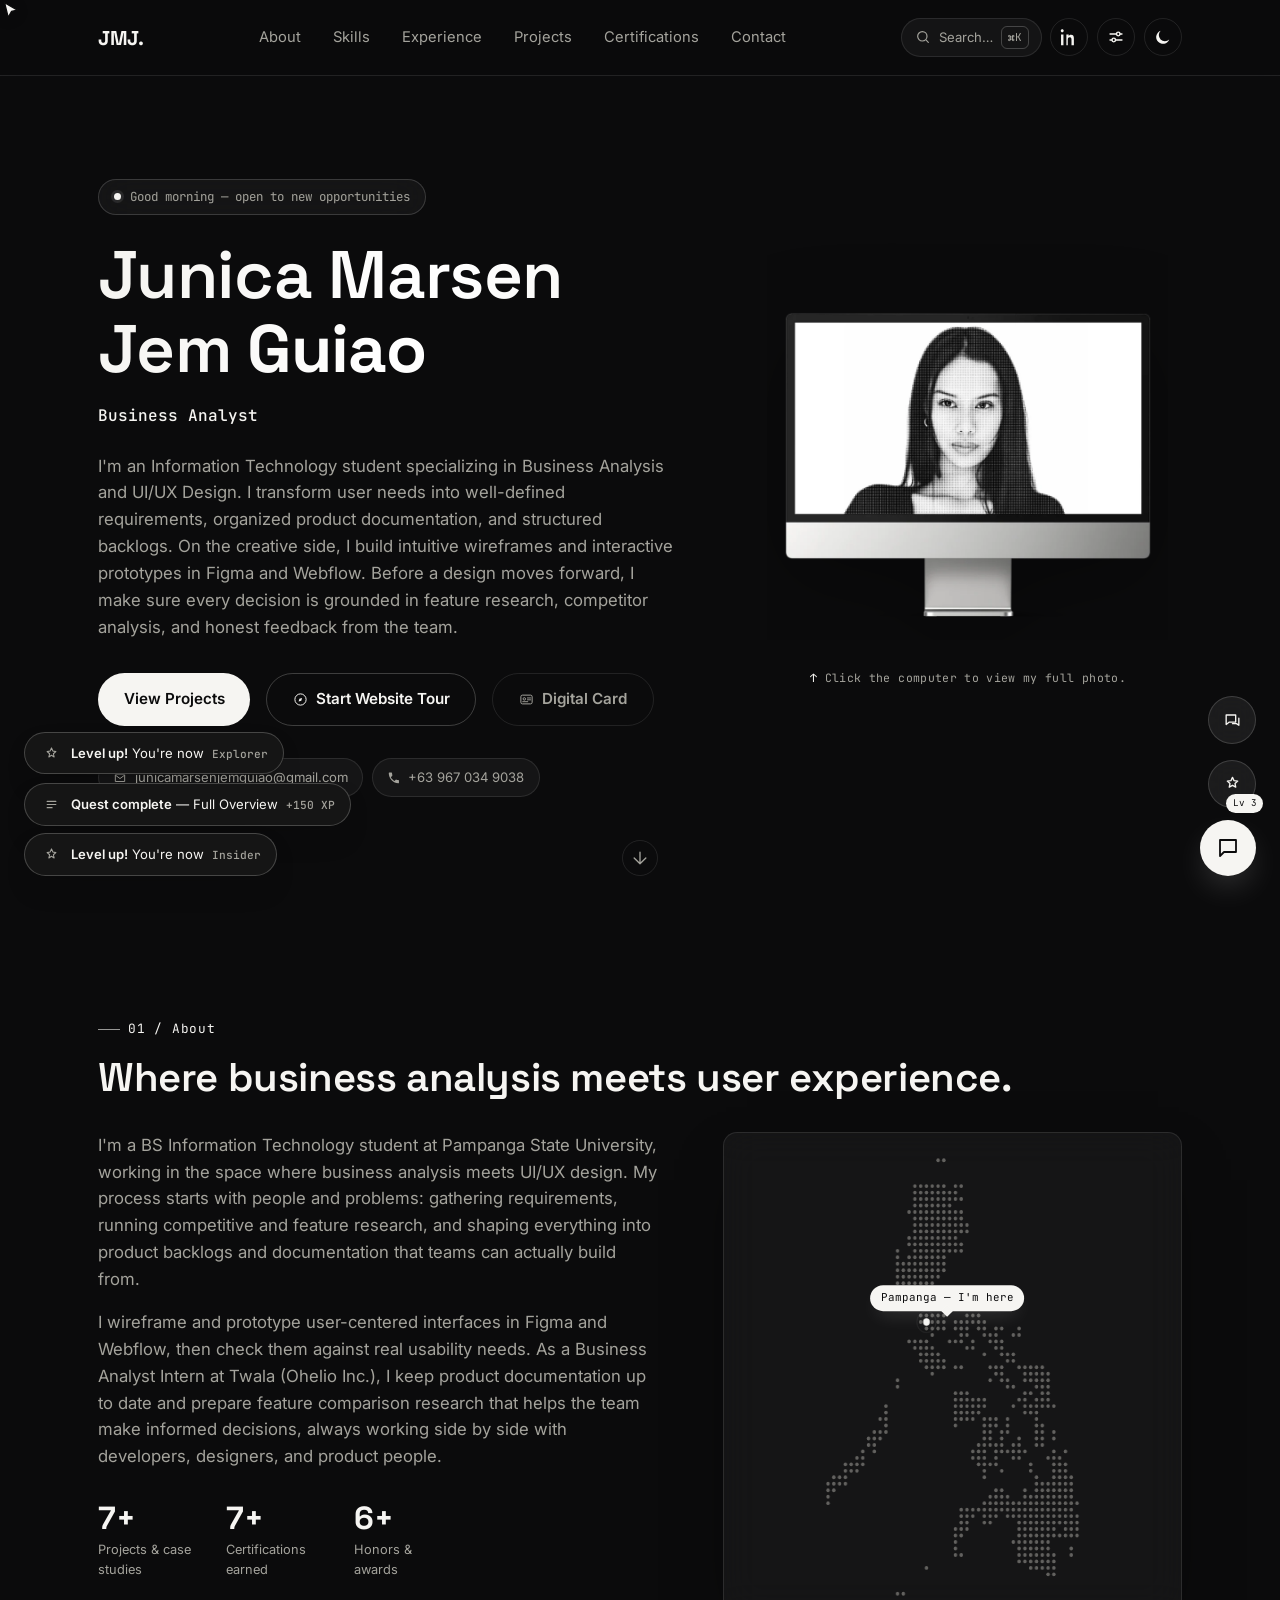
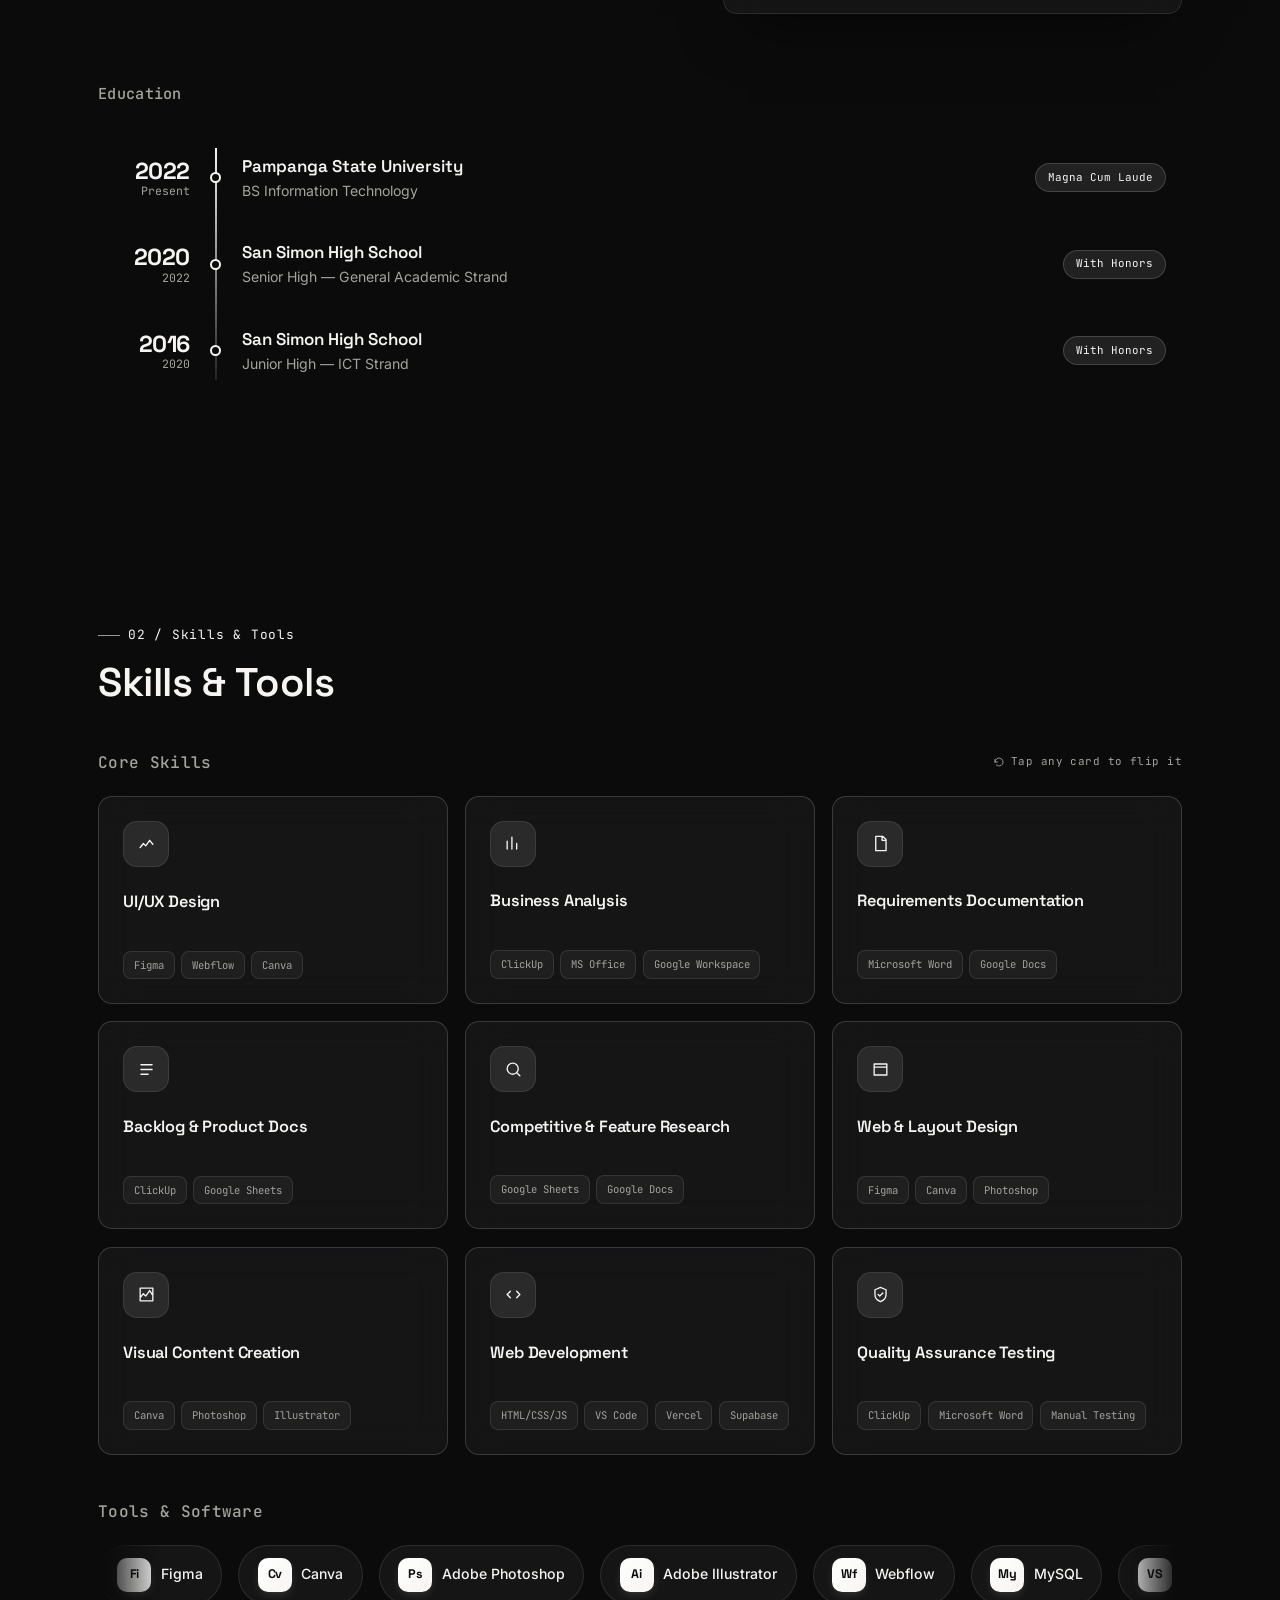
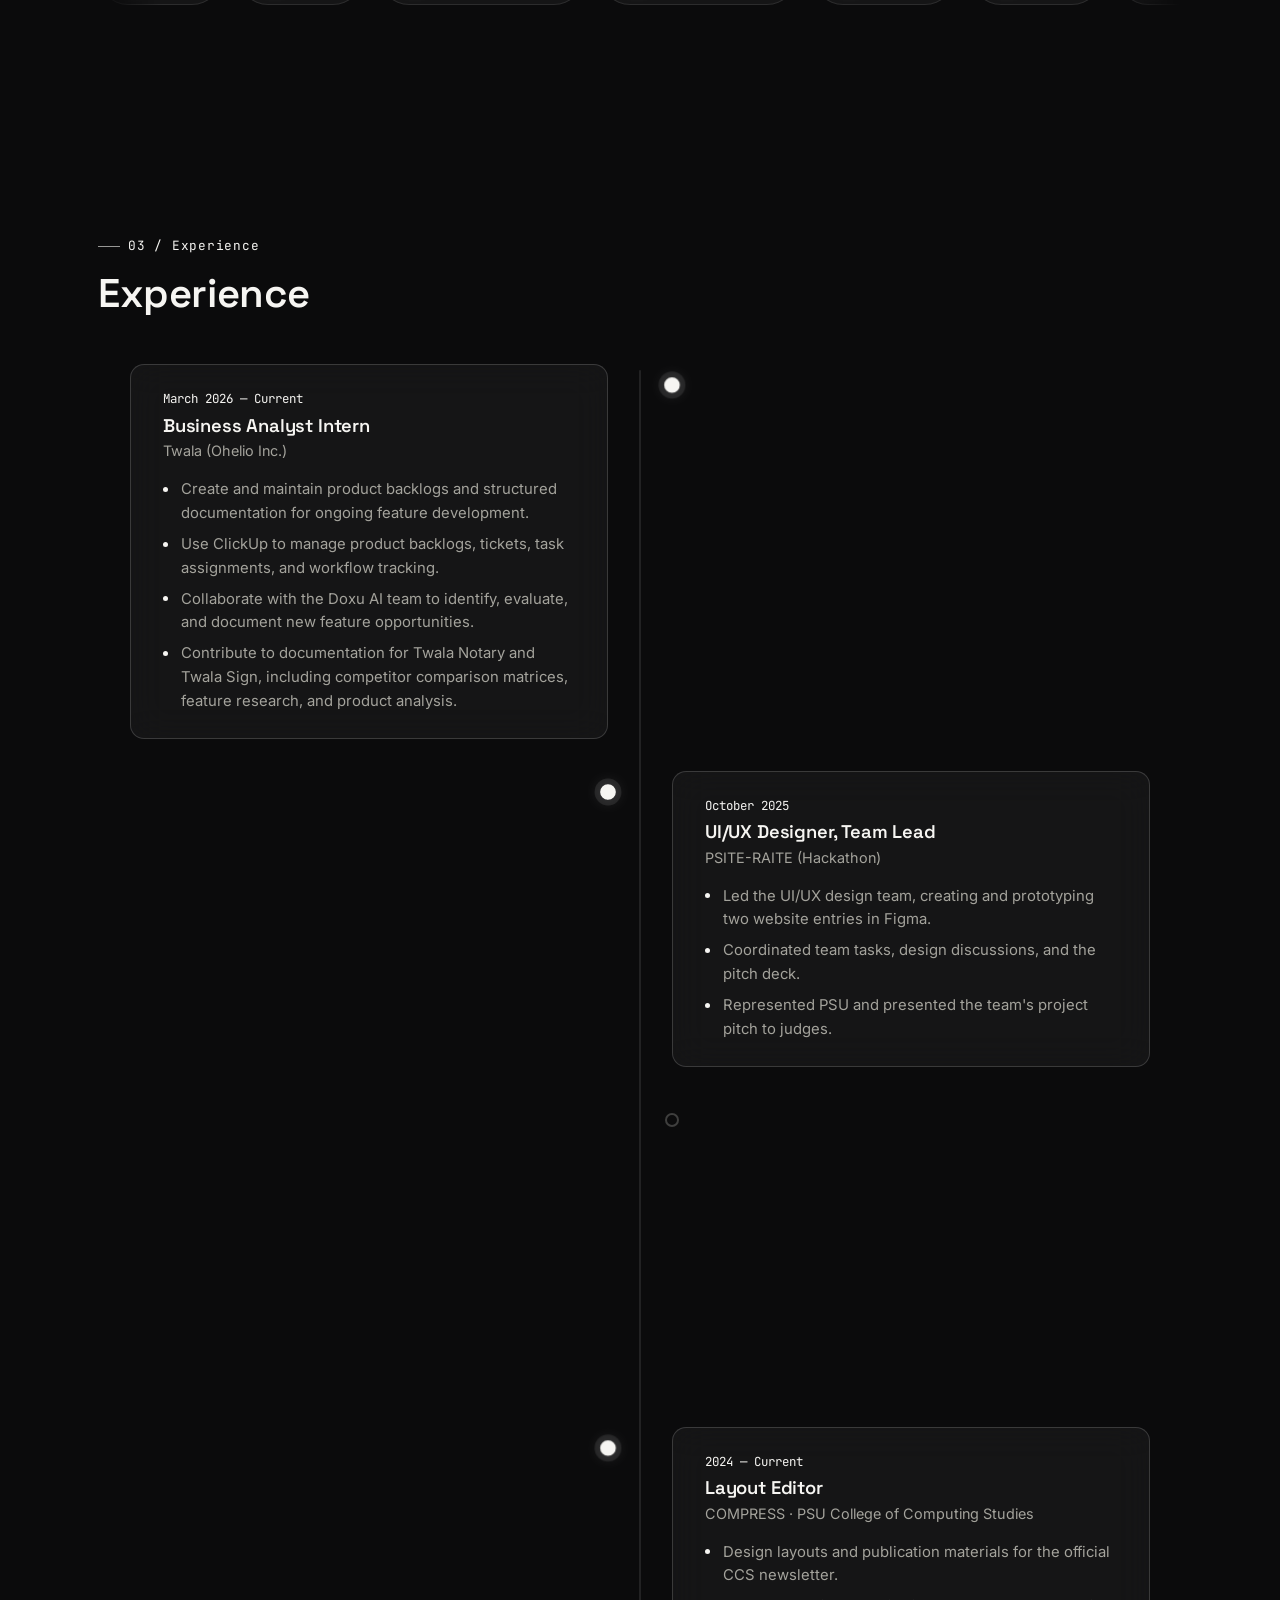
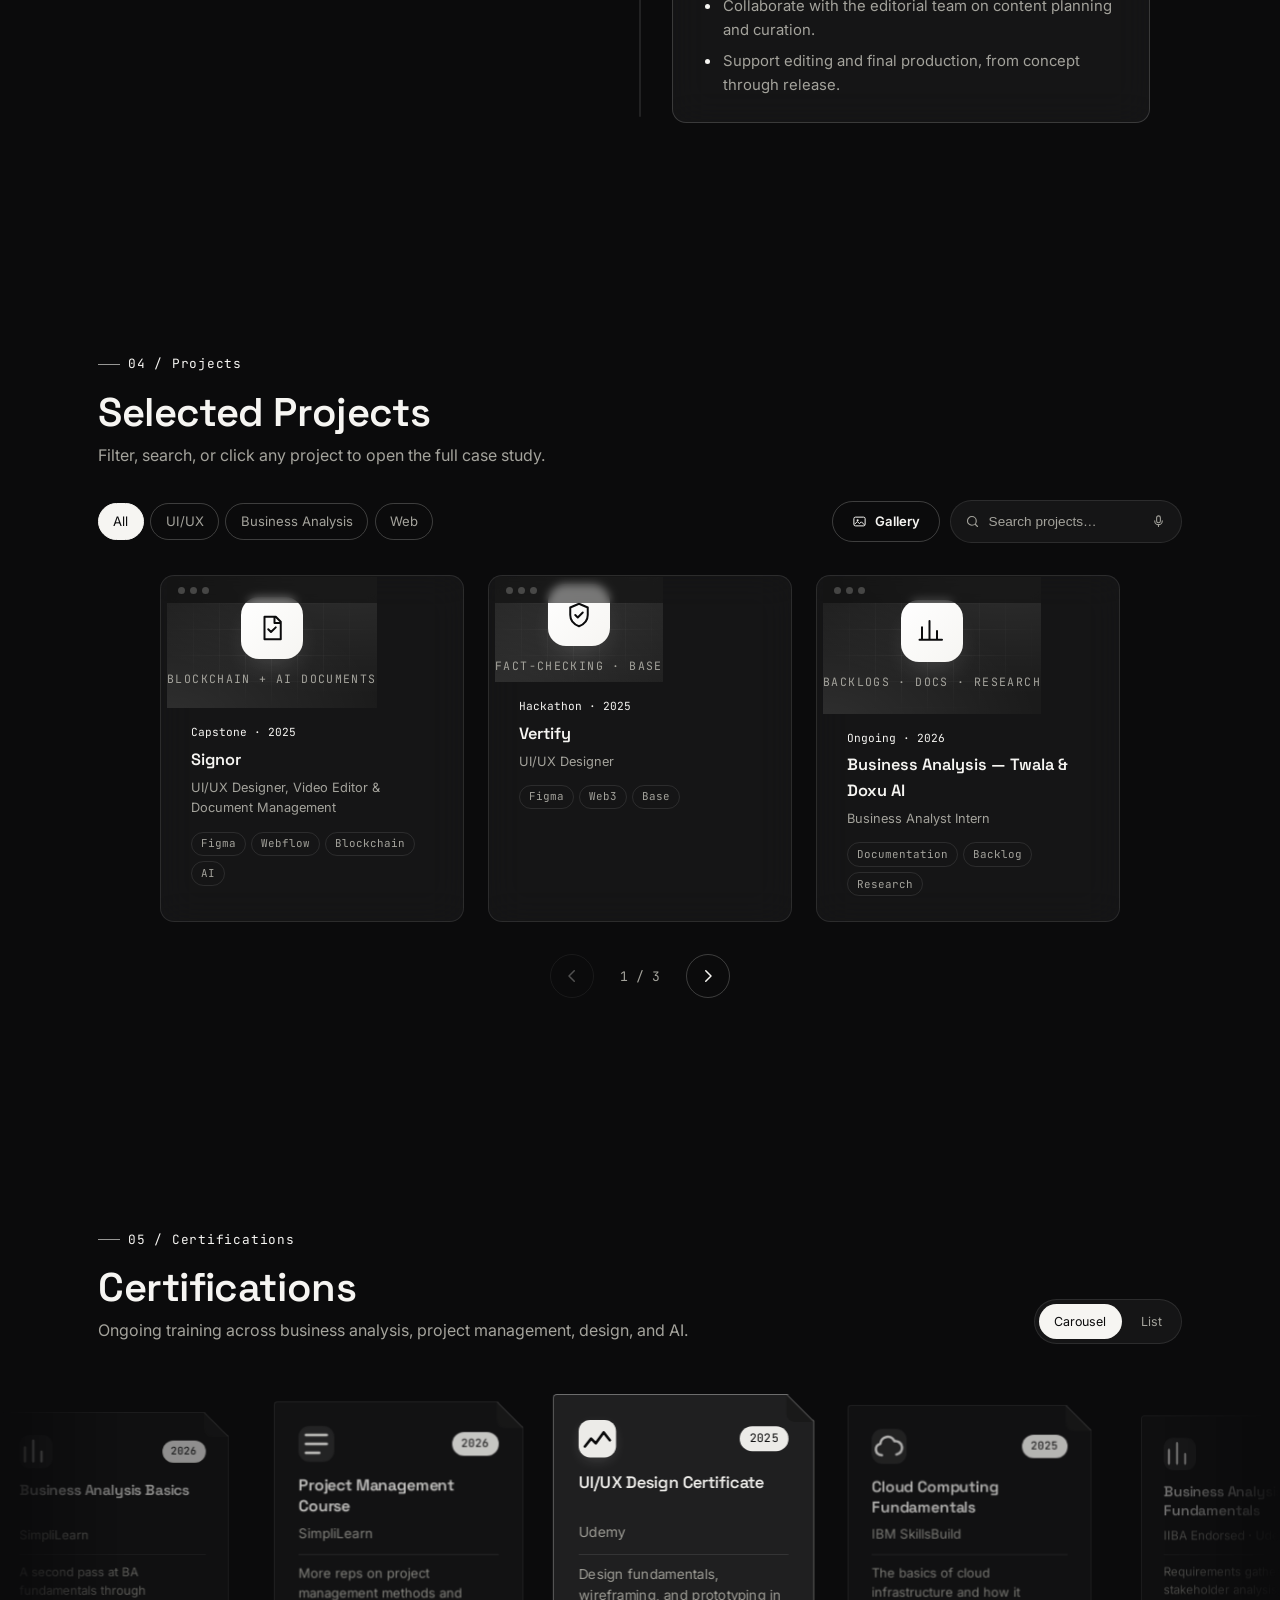
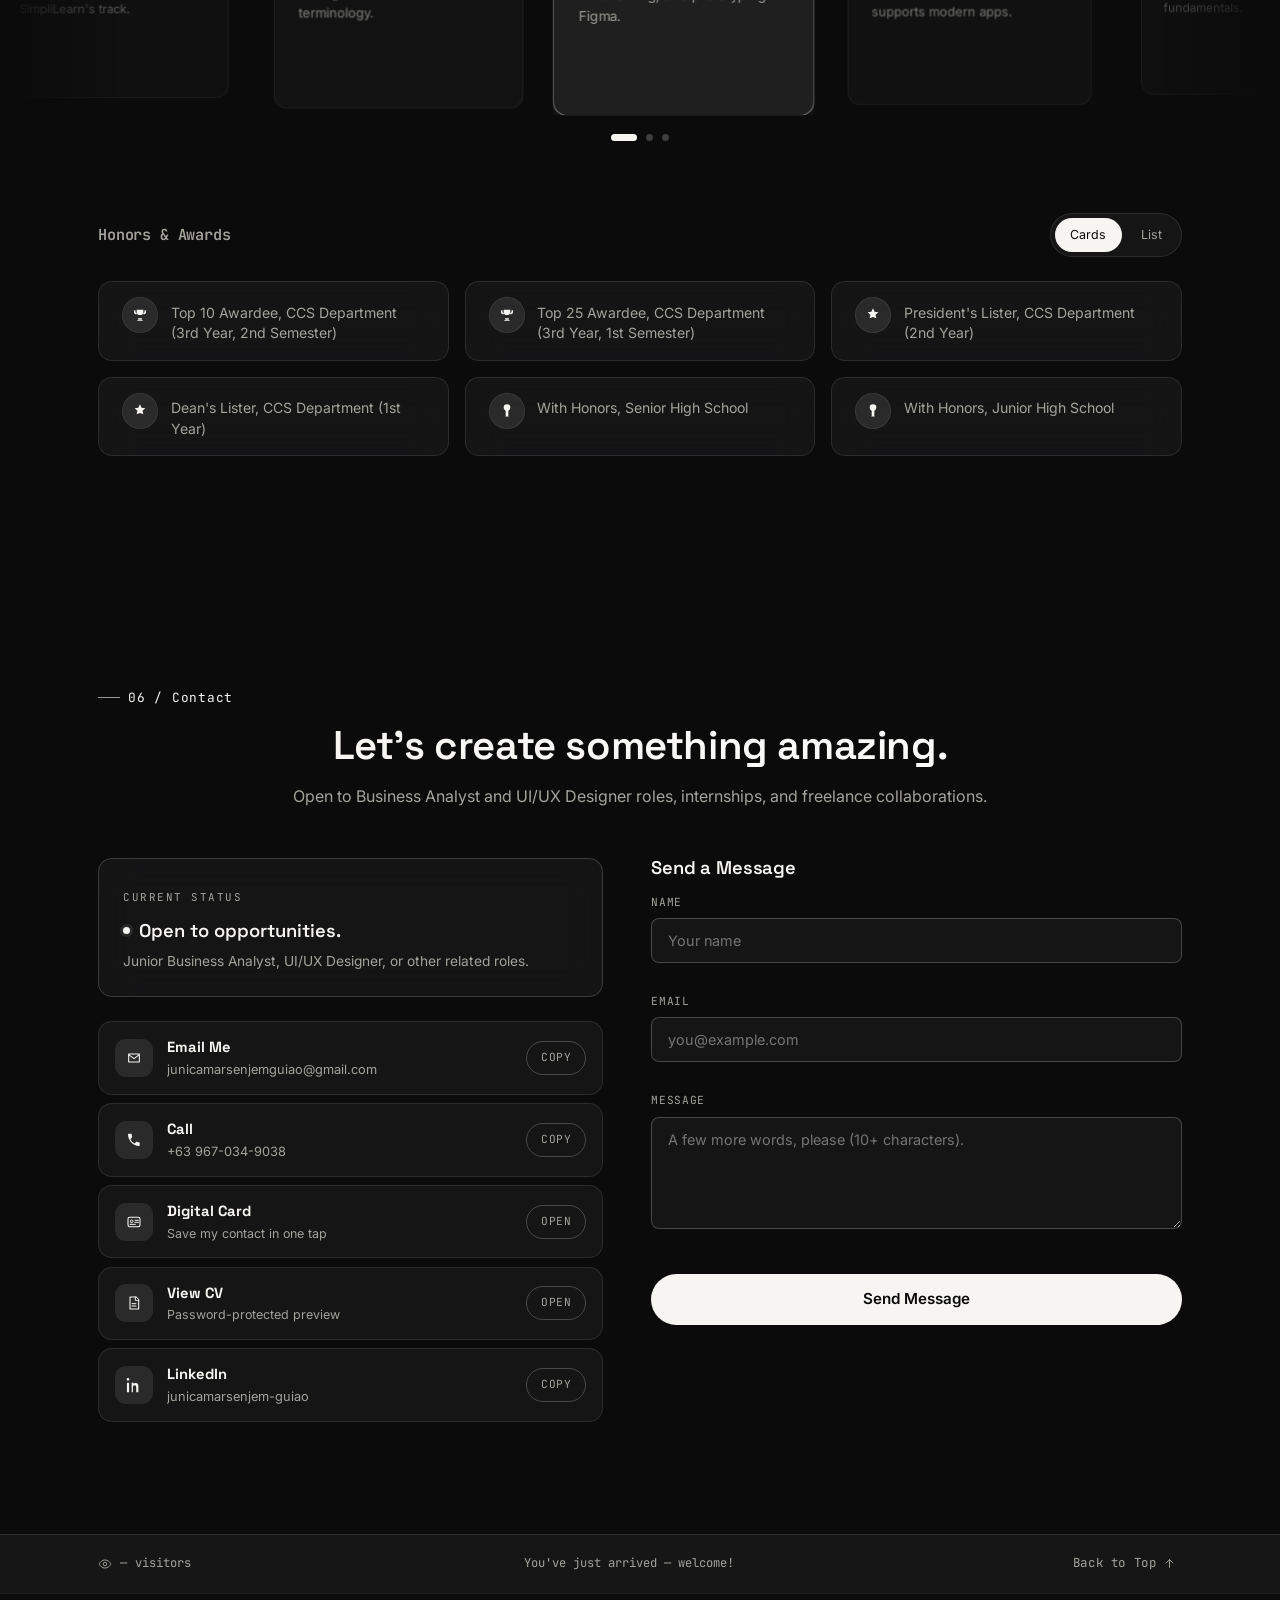
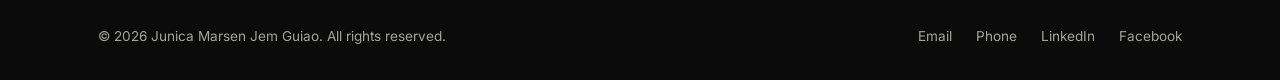
==== commit 6f7f5cfa: "Fix design preferences" ====
--- a/index.html
+++ b/index.html
@@ -56,7 +56,7 @@
 
     <link href="https://fonts.googleapis.com/css2?family=Noto+Color+Emoji&display=swap" rel="stylesheet">
 
-    <link rel="stylesheet" href="style.css?v=15">
+    <link rel="stylesheet" href="style.css?v=23">
 </head>
 
 <body>
@@ -78,7 +78,7 @@
     <div class="loader" id="loader" aria-hidden="true">
         <div class="loader-inner">
             <div class="loader-jmj"><span>J</span><span>M</span><span>J</span><i>.</i></div>
-            <div class="loader-name-wrap">
+            <div class="loader-name-wrap"><span class="loader-rule" aria-hidden="true"></span>
                 <div class="loader-name">Junica Marsen Jem</div>
             </div>
             <div class="loader-line" aria-hidden="true"><span></span><i></i></div>
@@ -833,14 +833,7 @@
 
                 <div class="panel-group">
                     <span class="panel-label">Ambient effect</span>
-                    <div class="seg seg-wrap" id="ambientSeg">
-                        <button data-ambient="off">Off</button>
-                        <button data-ambient="sparkles">Sparkles</button>
-                        <button data-ambient="code">Code</button>
-                        <button data-ambient="bubbles">Bubbles</button>
-                        <button data-ambient="web">Webs</button>
-                        <button data-ambient="ribbon">Ribbons</button>
-                    </div>
+                    <div class="seg seg-wrap" id="ambientSeg"></div>
                 </div>
 
             </div>
@@ -1297,7 +1290,7 @@
     </div>
 
     <script src="https://cdnjs.cloudflare.com/ajax/libs/qrcodejs/1.0.0/qrcode.min.js"></script>
-    <script src="script.js?v=15"></script>
+    <script src="script.js?v=23"></script>
 </body>
 
 </html>
--- a/style.css
+++ b/style.css
@@ -9934,4 +9934,1022 @@
         width: 34px;
         height: 34px;
     }
+}
+
+/* ==========================================================================
+   V18 — mobile chat message layout, clean avatar disc
+   ========================================================================== */
+
+/* Arc ring removed from the avatar markup; drop its animation hooks too. */
+.cc-ava .cc-ring {
+    display: none;
+}
+
+.cc-ava.on svg {
+    animation: cc-ava-bob 5s ease-in-out infinite;
+}
+
+/* ---------- Community chat messages on phones ----------
+   The bubble shared a flex row with the four action buttons, which squeezed
+   short messages into a sliver in the middle of the row. Stack them instead:
+   name + meta on one line, bubble at full readable width, actions underneath. */
+@media (max-width: 620px) {
+    .cc-msg {
+        gap: .55rem;
+        align-items: flex-start;
+    }
+
+    .cc-body {
+        flex: 1 1 auto;
+        max-width: calc(100% - 46px);
+    }
+
+    .cc-meta {
+        flex-wrap: nowrap;
+        align-items: center;
+        gap: .4rem;
+        min-width: 0;
+    }
+
+    .cc-meta b {
+        flex: 0 0 auto;
+        font-size: .9rem;
+    }
+
+    .cc-meta>span {
+        flex: 1 1 auto;
+        min-width: 0;
+        white-space: nowrap;
+        overflow: hidden;
+        text-overflow: ellipsis;
+        font-size: .64rem;
+    }
+
+    .cc-rel {
+        display: none;
+    }
+
+    /* keeps the meta line to one row */
+    .cc-edited {
+        flex: 0 0 auto;
+        font-size: .64rem;
+    }
+
+    /* bubble and actions stop competing for the same row */
+    .cc-bubble-row {
+        flex-direction: column;
+        align-items: flex-start;
+        gap: .35rem;
+    }
+
+    .cc-msg.me .cc-bubble-row {
+        flex-direction: column;
+        align-items: flex-end;
+    }
+
+    .cc-body p {
+        display: inline-block;
+        width: auto;
+        max-width: 100%;
+        padding: .6rem .85rem;
+        border-radius: 14px;
+        font-size: .95rem;
+        line-height: 1.5;
+    }
+
+    .cc-msg.me .cc-body p {
+        border-bottom-right-radius: 5px;
+    }
+
+    .cc-msg:not(.me):not(.sys) .cc-body p {
+        border-bottom-left-radius: 5px;
+    }
+
+    .cc-msg-actions {
+        opacity: 1;
+        gap: .15rem;
+        margin-top: .1rem;
+    }
+
+    .cc-msg.me .cc-msg-actions {
+        justify-content: flex-end;
+    }
+
+    .cc-act-btn {
+        width: 30px;
+        height: 30px;
+    }
+
+    .cc-msg.sys p {
+        font-size: .72rem;
+        padding: .45rem .8rem;
+    }
+
+    .cc-reacts {
+        margin-top: .25rem;
+    }
+
+    .cc-sticker {
+        width: 116px;
+        height: 116px;
+    }
+}
+
+@media (max-width: 380px) {
+    .cc-body {
+        max-width: calc(100% - 42px);
+    }
+
+    .cc-body p {
+        font-size: .92rem;
+    }
+}
+
+/* ==========================================================================
+   V19 — real loading line + simpler quest toast
+   ========================================================================== */
+
+/* ---------- Loading line: a bar that actually fills as the page loads ---------- */
+.loader-line {
+    position: relative;
+    margin-top: 1.75rem;
+    width: min(220px, 52vw);
+    height: 2px;
+    border-radius: 2px;
+    overflow: hidden;
+    background: color-mix(in srgb, var(--text) 10%, transparent);
+    opacity: 0;
+    animation: loader-fade .6s var(--ease) .5s forwards;
+}
+
+.loader-line span {
+    position: absolute;
+    inset: 0;
+    display: block;
+    width: 100%;
+    animation: none;
+    /* retire the old sweep keyframes */
+    transform: scaleX(0);
+    transform-origin: left center;
+    background: linear-gradient(90deg,
+            color-mix(in srgb, var(--accent) 45%, transparent), var(--accent));
+    border-radius: 2px;
+    transition: transform .3s cubic-bezier(.2, .8, .2, 1);
+}
+
+/* travelling highlight so the bar reads as active, not frozen */
+.loader-line::after {
+    content: '';
+    position: absolute;
+    inset: 0;
+    pointer-events: none;
+    background: linear-gradient(90deg, transparent,
+            color-mix(in srgb, var(--text) 26%, transparent), transparent);
+    transform: translateX(-100%);
+    animation: loader-sheen 1.15s linear infinite;
+}
+
+@keyframes loader-sheen {
+    to {
+        transform: translateX(100%);
+    }
+}
+
+@media (prefers-reduced-motion: reduce) {
+    .loader-line::after {
+        animation: none;
+        opacity: 0;
+    }
+
+    .loader-line span {
+        transform: scaleX(1);
+    }
+}
+
+/* ---------- Quest toast: no side bar, flat and quiet ---------- */
+.ach-toast {
+    display: flex;
+    align-items: center;
+    gap: .6rem;
+    padding: .6rem .85rem;
+    border-radius: var(--radius-md);
+    background: var(--bg-elev);
+    border: 1px solid var(--line-strong);
+    box-shadow: 0 12px 30px -20px rgba(0, 0, 0, .55);
+    backdrop-filter: none;
+    -webkit-backdrop-filter: none;
+    font-size: .82rem;
+    color: var(--text);
+    overflow: visible;
+}
+
+.ach-toast::before {
+    display: none;
+}
+
+/* the accent side bar */
+.ach-toast .ach-ico {
+    width: 26px !important;
+    height: 26px !important;
+    border-radius: 8px !important;
+    background: transparent;
+    border: 1px solid var(--line);
+    color: var(--text-dim);
+    box-shadow: none;
+    display: grid;
+    place-items: center;
+    flex-shrink: 0;
+}
+
+.ach-toast .ach-ico svg {
+    width: 15px;
+    height: 15px;
+}
+
+.ach-toast strong {
+    font-weight: 600;
+}
+
+.ach-toast .t-xp {
+    background: none;
+    padding: 0;
+    margin-left: .3rem;
+    font-family: var(--font-mono);
+    font-size: .68rem;
+    color: var(--text-dim);
+}
+
+/* ==========================================================================
+   V19 — active loading line + simpler quest toast
+   ========================================================================== */
+
+/* ---------- Loading line: real progress fill + travelling shimmer ---------- */
+.loader-line {
+    position: relative;
+    margin-top: 1.75rem;
+    width: min(240px, 54vw);
+    height: 2px;
+    border-radius: 2px;
+    background: color-mix(in srgb, var(--text) 12%, transparent);
+    overflow: hidden;
+    opacity: 0;
+    animation: loader-fade .6s var(--ease) .55s forwards;
+}
+
+/* the fill — JS drives scaleX from 0 to 1 as the page loads */
+.loader-line span {
+    position: absolute;
+    inset: 0;
+    display: block;
+    width: 100%;
+    transform: scaleX(0);
+    transform-origin: left center;
+    background: linear-gradient(90deg,
+            color-mix(in srgb, var(--accent) 55%, transparent), var(--accent));
+    border-radius: 2px;
+    transition: transform .2s linear;
+    animation: none;
+    /* never sweep the fill itself */
+}
+
+/* the shimmer — keeps the line visibly alive even while progress is easing */
+.loader-line i {
+    position: absolute;
+    top: 0;
+    left: 0;
+    height: 100%;
+    width: 40%;
+    background: linear-gradient(90deg, transparent,
+            color-mix(in srgb, var(--text) 60%, transparent), transparent);
+    animation: loader-sweep 1.15s linear infinite;
+}
+
+@media (prefers-reduced-motion: reduce) {
+    .loader-line i {
+        animation: none;
+        opacity: 0;
+    }
+
+    .loader-line span {
+        transform: scaleX(1);
+    }
+}
+
+/* ---------- Quest toast: simple pill, no accent side bar ---------- */
+.ach-toast {
+    display: flex;
+    align-items: center;
+    gap: .55rem;
+    padding: .58rem .95rem;
+    border-radius: 999px;
+    background: color-mix(in srgb, var(--bg-elev) 94%, transparent);
+    backdrop-filter: blur(14px);
+    -webkit-backdrop-filter: blur(14px);
+    border: 1px solid var(--line-strong);
+    box-shadow: 0 12px 30px -20px rgba(0, 0, 0, .55);
+    font-size: .82rem;
+    color: var(--text);
+    max-width: min(90vw, 420px);
+}
+
+.ach-toast::before {
+    display: none;
+}
+
+/* the accent bar you didn't want */
+.ach-toast .ach-ico {
+    width: 22px;
+    height: 22px;
+    flex-shrink: 0;
+    background: none;
+    border: none;
+    box-shadow: none;
+    color: var(--text-dim);
+    display: grid;
+    place-items: center;
+}
+
+.ach-toast .ach-ico svg {
+    width: 15px;
+    height: 15px;
+}
+
+.ach-toast>div {
+    min-width: 0;
+}
+
+.ach-toast strong {
+    font-weight: 600;
+}
+
+.ach-toast .t-xp {
+    background: none;
+    padding: 0;
+    margin-left: .25rem;
+    font-family: var(--font-mono);
+    font-size: .7rem;
+    color: var(--text-dim);
+}
+
+@media (max-width: 480px) {
+    .ach-toast {
+        font-size: .78rem;
+        padding: .52rem .8rem;
+        border-radius: 18px;
+    }
+}
+
+/* base .ach-ico adds padding/border — neutralise it inside the toast */
+.ach-toast-wrap .ach-toast .ach-ico {
+    box-sizing: border-box;
+    width: 22px;
+    height: 22px;
+    padding: 0;
+    border: 0;
+    border-radius: 50%;
+}
+
+/* base .ach-ico adds padding/border — neutralise it inside the toast */
+.ach-toast-wrap .ach-toast .ach-ico {
+    box-sizing: border-box;
+    width: 22px;
+    height: 22px;
+    padding: 0;
+    border: 0;
+    border-radius: 50%;
+}
+
+.ach-toast .ach-ico {
+    width: 22px !important;
+    height: 22px !important;
+}
+
+/* ==========================================================================
+   V20 — the forum message field gets the room it deserves
+   ========================================================================== */
+
+/* Every control in the row was a filled accent disc, so four solid circles
+   crowded a shrinking input. Only Send stays filled; the rest go quiet. */
+.cc-input button:not([type="submit"]) {
+    background: transparent;
+    color: var(--text-dim);
+    border: 1px solid var(--line-strong);
+}
+
+.cc-input button:not([type="submit"]):hover,
+.cc-input button:not([type="submit"]):focus-visible {
+    color: var(--text);
+    border-color: var(--accent);
+    background: var(--glass-bg);
+}
+
+.cc-input button[type="submit"] {
+    background: var(--accent);
+    color: var(--accent-ink);
+    border: none;
+}
+
+/* Make the field read as the primary control in the row */
+.cc-input input {
+    flex: 1 1 auto;
+    min-width: 0;
+    background: var(--glass-bg);
+    border: 1px solid var(--line);
+    border-radius: 999px;
+    padding: .62rem 1rem;
+    color: var(--text);
+    transition: border-color .2s var(--ease), background .2s var(--ease);
+}
+
+.cc-input input:focus {
+    outline: none;
+    border-color: var(--accent);
+    background: color-mix(in srgb, var(--accent) 6%, var(--glass-bg));
+}
+
+/* Phones: the field takes a full row of its own, controls sit underneath —
+   no more truncated placeholder squeezed between buttons. */
+@media (max-width: 620px) {
+    .cc-input {
+        flex-wrap: wrap;
+        gap: .45rem .4rem;
+        padding: .6rem .6rem .65rem;
+    }
+
+    .cc-input input {
+        order: -1;
+        flex: 1 0 100%;
+        width: 100%;
+        font-size: 16px;
+    }
+
+    .cc-input button {
+        flex: 0 0 auto;
+    }
+
+    .cc-input button[type="submit"] {
+        margin-left: auto;
+    }
+}
+
+/* ==========================================================================
+   V21 — message field gets its own full-width row (grid, not flex)
+   ========================================================================== */
+@media (max-width: 620px) {
+    .cc-input {
+        display: grid;
+        grid-template-columns: repeat(4, auto) 1fr;
+        gap: .5rem .4rem;
+        padding: .6rem;
+        align-items: center;
+    }
+
+    .cc-input input {
+        grid-column: 1 / -1;
+        /* full width, no siblings on the row */
+        width: 100%;
+        order: 0;
+        /* neutralise the old flex ordering */
+        font-size: 16px;
+        padding: .7rem 1rem;
+    }
+
+    .cc-input button {
+        flex: none;
+    }
+
+    .cc-input button[type="submit"] {
+        justify-self: end;
+        margin-left: 0;
+    }
+}
+
+/* V21a — pin the rows explicitly (auto-placement was splitting the controls
+   above and below the field) and reclaim padding on the narrowest phones. */
+@media (max-width: 620px) {
+    .cc-input>input {
+        grid-row: 1;
+        grid-column: 1 / -1;
+    }
+
+    .cc-input>button {
+        grid-row: 2;
+    }
+}
+
+@media (max-width: 340px) {
+    .cc-input>input {
+        padding-left: .6rem;
+        padding-right: .6rem;
+    }
+}
+
+/* V21b — four controls, four columns; the last one flexes so Send sits flush right */
+@media (max-width: 620px) {
+    .cc-input {
+        grid-template-columns: auto auto auto 1fr;
+    }
+}
+
+/* V21c — the field now occupies two rows, so the trays have less headroom
+   above it. Cap them on shorter screens (iPhone SE et al). */
+@media (max-height: 720px) {
+    .cc-emoji-pop {
+        max-height: 26vh;
+    }
+
+    .cc-gif-pop,
+    .cc-sticker-pop {
+        max-height: 34vh;
+    }
+
+    .cc-sticker-grid {
+        max-height: 24vh;
+    }
+}
+
+/* ==========================================================================
+   V22 — composer refined: grouped toolbar, taller field, calmer send
+   ========================================================================== */
+@media (max-width: 620px) {
+    .cc-input {
+        grid-template-columns: auto auto auto 1fr;
+        gap: .65rem .5rem;
+        padding: .75rem .75rem .85rem;
+        background: color-mix(in srgb, var(--bg-elev) 55%, transparent);
+        border-top: 1px solid var(--line);
+    }
+
+    /* the field: taller, softer, clearly the primary control */
+    .cc-input>input {
+        grid-row: 1;
+        grid-column: 1 / -1;
+        height: 48px;
+        padding: 0 1.05rem;
+        font-size: 16px;
+        line-height: 48px;
+        border-radius: 24px;
+        background: var(--glass-bg);
+        border: 1px solid var(--line-strong);
+    }
+
+    .cc-input>input:focus {
+        border-color: var(--accent);
+        background: color-mix(in srgb, var(--accent) 7%, var(--glass-bg));
+    }
+
+    /* toolbar icons sit as a tight group, not scattered circles */
+    .cc-input>button:not([type="submit"]) {
+        grid-row: 2;
+        width: 44px;
+        height: 44px;
+        border: none;
+        background: transparent;
+        color: var(--text-dim);
+    }
+
+    .cc-input>button:not([type="submit"]):hover,
+    .cc-input>button:not([type="submit"]):active {
+        background: var(--glass-bg);
+        color: var(--text);
+    }
+
+    .cc-input>button:not([type="submit"]) svg {
+        width: 19px;
+        height: 19px;
+    }
+
+    /* send: still the accent, but lighter than a full white disc */
+    .cc-input>button[type="submit"] {
+        grid-row: 2;
+        justify-self: end;
+        width: 46px;
+        height: 46px;
+        box-shadow: 0 6px 18px -10px var(--accent-glow, rgba(0, 0, 0, .4));
+    }
+
+    .cc-input>button[type="submit"] svg {
+        width: 19px;
+        height: 19px;
+    }
+}
+
+@media (max-width: 340px) {
+    .cc-input {
+        gap: .55rem .3rem;
+        padding: .65rem .6rem .7rem;
+    }
+
+    .cc-input>input {
+        padding: 0 .8rem;
+    }
+
+    .cc-input>button:not([type="submit"]) {
+        width: 42px;
+        height: 42px;
+    }
+}
+
+/* V22a — Send becomes a labelled pill so the toolbar row reads as intentional
+   instead of three icons stranded beside a floating disc. */
+@media (max-width: 620px) {
+    .cc-input>button[type="submit"] {
+        width: auto;
+        min-width: 0;
+        height: 44px;
+        display: inline-flex;
+        align-items: center;
+        gap: .45rem;
+        padding: 0 1.05rem 0 .95rem;
+        border-radius: 999px;
+        font-family: var(--font-body);
+        font-size: .85rem;
+        font-weight: 600;
+        letter-spacing: -.01em;
+    }
+
+    .cc-input>button[type="submit"]::after {
+        content: 'Send';
+    }
+
+    .cc-input>button[type="submit"] svg {
+        width: 17px;
+        height: 17px;
+    }
+}
+
+/* ==========================================================================
+   V23 — loader restored to its original treatment + a true colour loading bar
+   ========================================================================== */
+
+/* the original name treatment (rule + tracking + gradient flow) is back */
+.loader-rule {
+    display: block !important;
+    width: 42px;
+    height: 1px;
+    margin: 0 auto .1rem;
+    background: linear-gradient(90deg, transparent, var(--accent), transparent);
+}
+
+.loader-name-wrap {
+    display: flex;
+    flex-direction: column;
+    align-items: center;
+    gap: .35rem;
+    margin-top: .35rem;
+}
+
+/* the loading bar: colour, visible fill, and motion that survives Reduce Motion */
+.loader-line {
+    width: min(240px, 56vw);
+    height: 3px;
+    border-radius: 3px;
+    background: color-mix(in srgb, var(--text) 14%, transparent);
+    overflow: hidden;
+}
+
+.loader-line span {
+    background: linear-gradient(90deg, var(--grad-a), var(--accent), var(--grad-b));
+    box-shadow: 0 0 12px -2px var(--accent-glow, transparent);
+}
+
+.loader-line i {
+    background: linear-gradient(90deg, transparent,
+            color-mix(in srgb, #fff 70%, transparent), transparent);
+    animation: loader-sweep 1.05s linear infinite !important;
+}
+
+@media (prefers-reduced-motion: reduce) {
+
+    /* progress feedback is information, not decoration — keep it moving */
+    .loader-line i {
+        animation: loader-sweep 1.4s linear infinite !important;
+        opacity: 1;
+    }
+
+    .loader-line span {
+        transition: transform .2s linear !important;
+    }
+
+    .ambient-canvas {
+        display: block;
+    }
+}
+
+/* ==========================================================================
+   V23b — community chat message spacing, rebuilt
+   ========================================================================== */
+@media (max-width: 620px) {
+    .cc-msgs {
+        padding: 1rem .85rem 1.15rem;
+        gap: 1.35rem;
+    }
+
+    .cc-msg {
+        gap: .65rem;
+    }
+
+    .cc-msg+.cc-msg {
+        margin-top: .15rem;
+    }
+
+    .cc-meta {
+        margin-bottom: .4rem;
+    }
+
+    .cc-body p {
+        padding: .7rem .95rem;
+        line-height: 1.6;
+    }
+
+    .cc-bubble-row {
+        gap: .5rem;
+    }
+
+    .cc-msg-actions {
+        margin-top: .35rem;
+        gap: .25rem;
+    }
+
+    .cc-msg.sys {
+        margin-block: .35rem;
+    }
+
+    .cc-msg.sys p {
+        padding: .5rem .9rem;
+    }
+
+    .cc-reacts {
+        margin-top: .45rem;
+    }
+}
+
+/* ==========================================================================
+   V24 — mobile chat message layout, corrected against the rendered result
+   ========================================================================== */
+@media (max-width: 620px) {
+
+    /* Bubbles hug their text instead of stretching the full column */
+    .cc-body p {
+        display: block;
+        width: fit-content;
+        max-width: 86%;
+        text-align: left;
+        /* ragged-left wrapping was the flaw */
+        padding: .7rem .95rem;
+        line-height: 1.55;
+    }
+
+    .cc-msg.me .cc-body p {
+        margin-left: auto;
+    }
+
+    .cc-msg:not(.me) .cc-body p {
+        margin-right: auto;
+    }
+
+    /* Meta gets two clean lines rather than one truncated one */
+    .cc-meta {
+        flex-wrap: wrap;
+        row-gap: .15rem;
+        margin-bottom: .45rem;
+    }
+
+    .cc-meta b {
+        flex: 0 0 auto;
+    }
+
+    .cc-meta>span {
+        flex: 1 0 100%;
+        white-space: normal;
+        overflow: visible;
+        text-overflow: clip;
+        font-size: .63rem;
+        line-height: 1.35;
+    }
+
+    .cc-msg.me .cc-meta {
+        justify-content: flex-end;
+        text-align: right;
+    }
+
+    .cc-msg:not(.me) .cc-meta {
+        justify-content: flex-start;
+    }
+
+    /* Actions sit under the bubble on the same side as the message */
+    .cc-msg.me .cc-msg-actions {
+        justify-content: flex-end;
+    }
+
+    .cc-msg:not(.me) .cc-msg-actions {
+        justify-content: flex-start;
+    }
+
+    .cc-msg-actions {
+        margin-top: .3rem;
+    }
+
+    /* Tightened now that the meta occupies two lines */
+    .cc-msgs {
+        gap: 1.05rem;
+        padding: .95rem .85rem 1.1rem;
+    }
+
+    .cc-bubble-row {
+        gap: .35rem;
+    }
+
+    .cc-reacts {
+        margin-top: .35rem;
+    }
+
+    .cc-msg.me .cc-reacts {
+        justify-content: flex-end;
+    }
+}
+
+/* V24a — messages were shrink-to-fit, wasting a third of the column */
+@media (max-width: 620px) {
+    .cc-msg {
+        width: 100%;
+    }
+
+    .cc-body {
+        flex: 1 1 auto;
+        min-width: 0;
+        max-width: calc(100% - 44px);
+    }
+
+    .cc-bubble-row {
+        width: 100%;
+    }
+
+    .cc-body p {
+        max-width: 90%;
+    }
+
+    .cc-msg.me .cc-msg-actions {
+        align-self: flex-end;
+        margin-right: 0;
+    }
+
+    .cc-msg:not(.me) .cc-msg-actions {
+        align-self: flex-start;
+        margin-left: 0;
+    }
+}
+
+/* V24b — force full-width message rows (a parent align rule was shrinking them) */
+@media (max-width: 620px) {
+    .cc-msgs {
+        align-items: stretch;
+    }
+
+    .cc-msgs .cc-msg {
+        width: 100%;
+        max-width: 100%;
+        align-self: stretch;
+    }
+}
+
+/* ==========================================================================
+   V25 — ROOT CAUSE: the chat column was only 274px of a 390px screen because
+   the modal's inner padding inset it ~33px per side. Reclaim that width.
+   ========================================================================== */
+@media (max-width: 620px) {
+    .community-modal {
+        padding-left: .7rem;
+        padding-right: .7rem;
+    }
+
+    .community-modal .modal-body,
+    .community-modal>.modal-inner {
+        padding-left: 0;
+        padding-right: 0;
+    }
+
+    .community-grid {
+        gap: .75rem;
+        width: 100%;
+    }
+
+    .community-chat {
+        width: 100%;
+    }
+
+    .cc-msgs {
+        padding-left: .6rem;
+        padding-right: .6rem;
+    }
+
+    .cc-body p {
+        max-width: 92%;
+    }
+}
+
+/* ==========================================================================
+   V26 — slow monochrome loading bar + profile aligned to the title
+   ========================================================================== */
+
+/* The bar shifts black→white (dark mode) / white→black (light) as it fills */
+.loader-line span {
+    background: linear-gradient(90deg, var(--bg), var(--text), var(--bg), var(--text));
+    background-size: 300% 100%;
+    animation: loader-tone 6s linear infinite !important;
+    box-shadow: none;
+    transition: transform .45s cubic-bezier(.4, 0, .2, 1);
+}
+
+@keyframes loader-tone {
+    to {
+        background-position: -300% 0;
+    }
+}
+
+.loader-line i {
+    animation: loader-sweep 2.4s linear infinite !important;
+    opacity: .55;
+}
+
+@media (prefers-reduced-motion: reduce) {
+    .loader-line span {
+        animation: loader-tone 6s linear infinite !important;
+    }
+
+    .loader-line i {
+        animation: loader-sweep 2.8s linear infinite !important;
+    }
+}
+
+/* Profile photo lines up with the top of "Junica Marsen Jem Guiao" instead of
+   floating centred against the whole text column. */
+@media (min-width: 981px) {
+    .hero-inner {
+        align-items: start;
+    }
+
+    .avatar-wrap {
+        margin-top: 61px;
+    }
+}
+
+/* ==========================================================================
+   V27 — ambient visible without disturbing the page background
+   <html> keeps the theme colour (no flash, no layout shift); body goes
+   transparent only while an effect is running so the z-index:-1 canvas shows.
+   ========================================================================== */
+html[data-ambient]:not([data-ambient="off"]) body {
+    background-color: transparent;
+}
+
+/* ==========================================================================
+   V28 — quest toasts were landing centre-screen over the hero title and
+   colliding with the FAB column. Dock them clear of both.
+   ========================================================================== */
+.ach-toast-wrap {
+    left: var(--space-3);
+    right: auto;
+    transform: none;
+    bottom: calc(var(--space-3) + env(safe-area-inset-bottom, 0px));
+    align-items: flex-start;
+    max-width: min(360px, calc(100vw - 6.5rem));
+    /* keeps clear of the FABs */
+    pointer-events: none;
+}
+
+.ach-toast-wrap .ach-toast {
+    pointer-events: auto;
+}
+
+@media (max-width: 620px) {
+    .ach-toast-wrap {
+        left: .7rem;
+        bottom: calc(.7rem + env(safe-area-inset-bottom, 0px));
+        max-width: calc(100vw - 6rem);
+    }
+}
+
+/* Toasts float above content, so they must read as a solid surface rather than
+   letting the heading bleed through them. */
+.ach-toast {
+    background: var(--bg-elev);
+    border: 1px solid var(--line-strong);
+    box-shadow: 0 14px 34px -18px rgba(0, 0, 0, .55), 0 2px 8px -4px rgba(0, 0, 0, .25);
+}
+
+/* ==========================================================================
+   V27 — ambient stays a background layer (it was painting over hero text)
+   ========================================================================== */
+.ambient-canvas {
+    z-index: 0;
+}
+
+/* Page content sits explicitly above the ambient layer. Nav, modals, FABs and
+   the chatbot keep their own higher z-index values and are unaffected. */
+main,
+footer,
+.site-footer {
+    position: relative;
+    z-index: 1;
 }
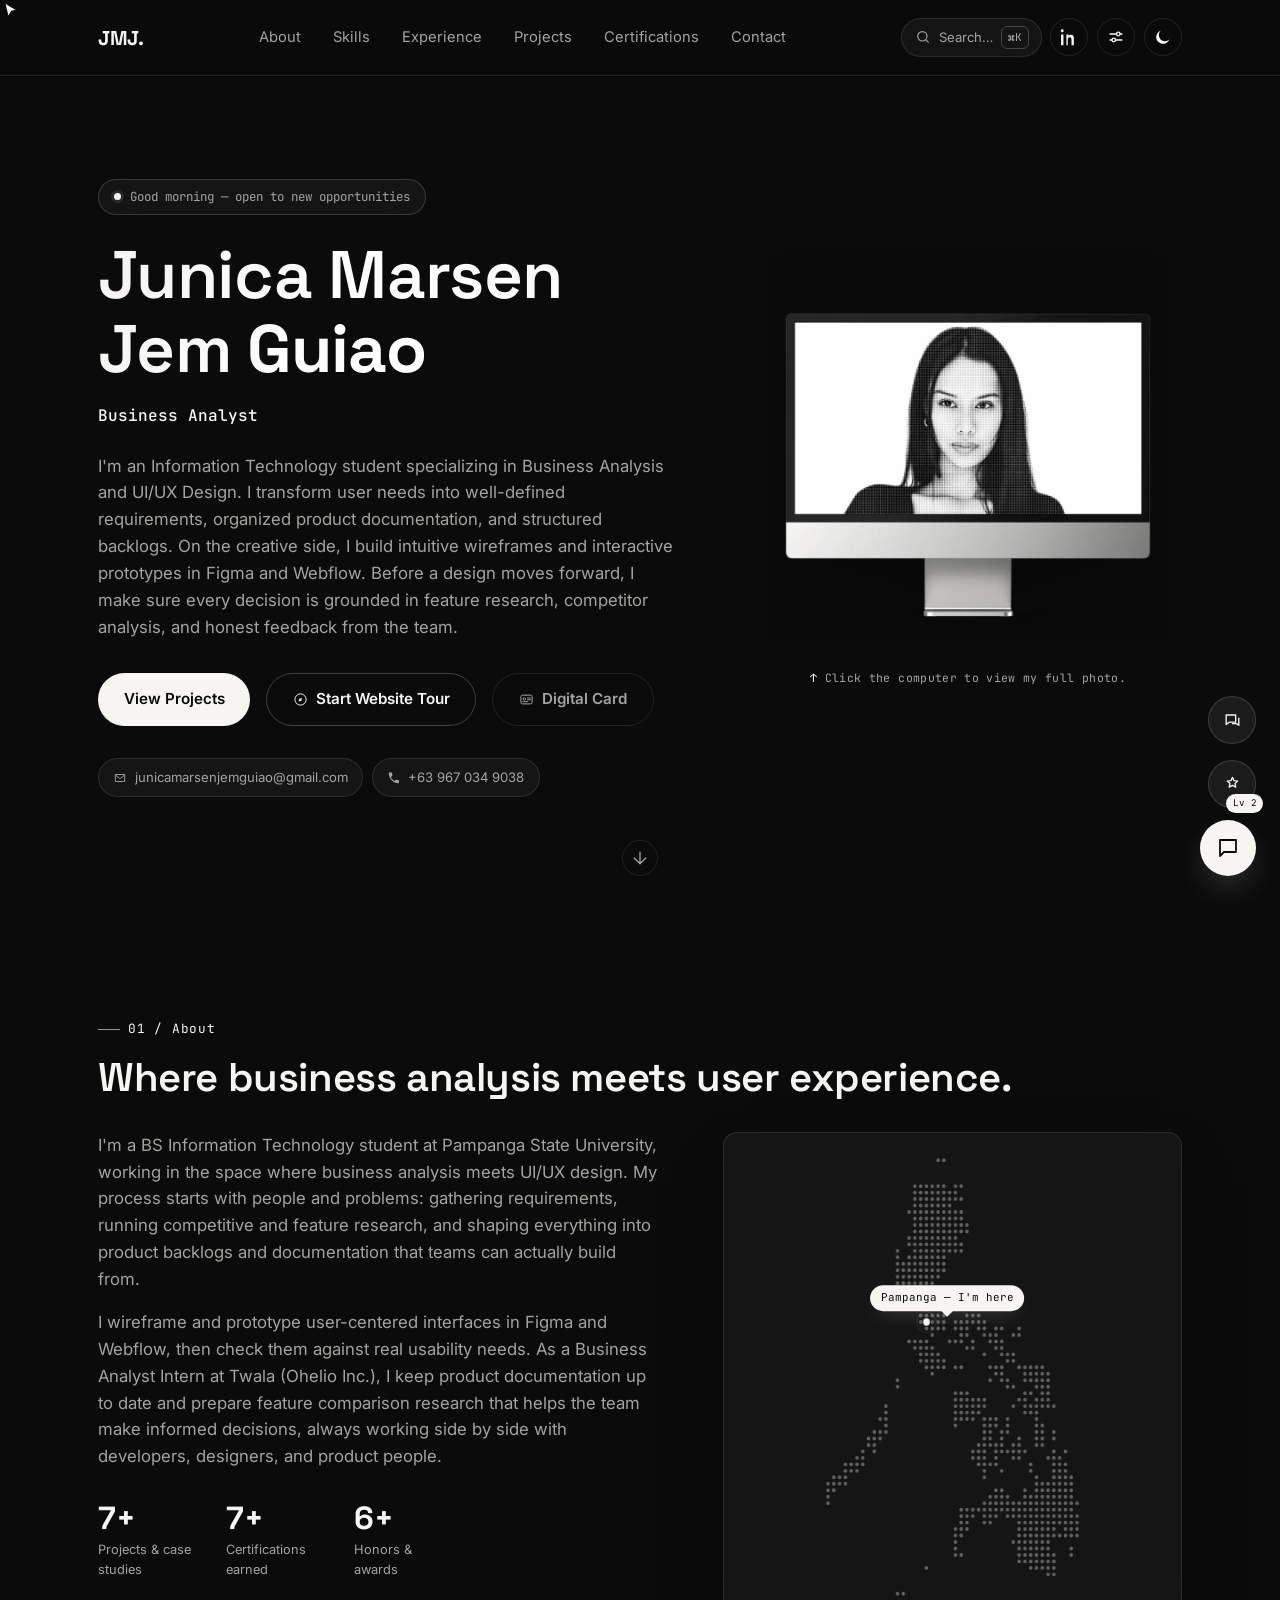
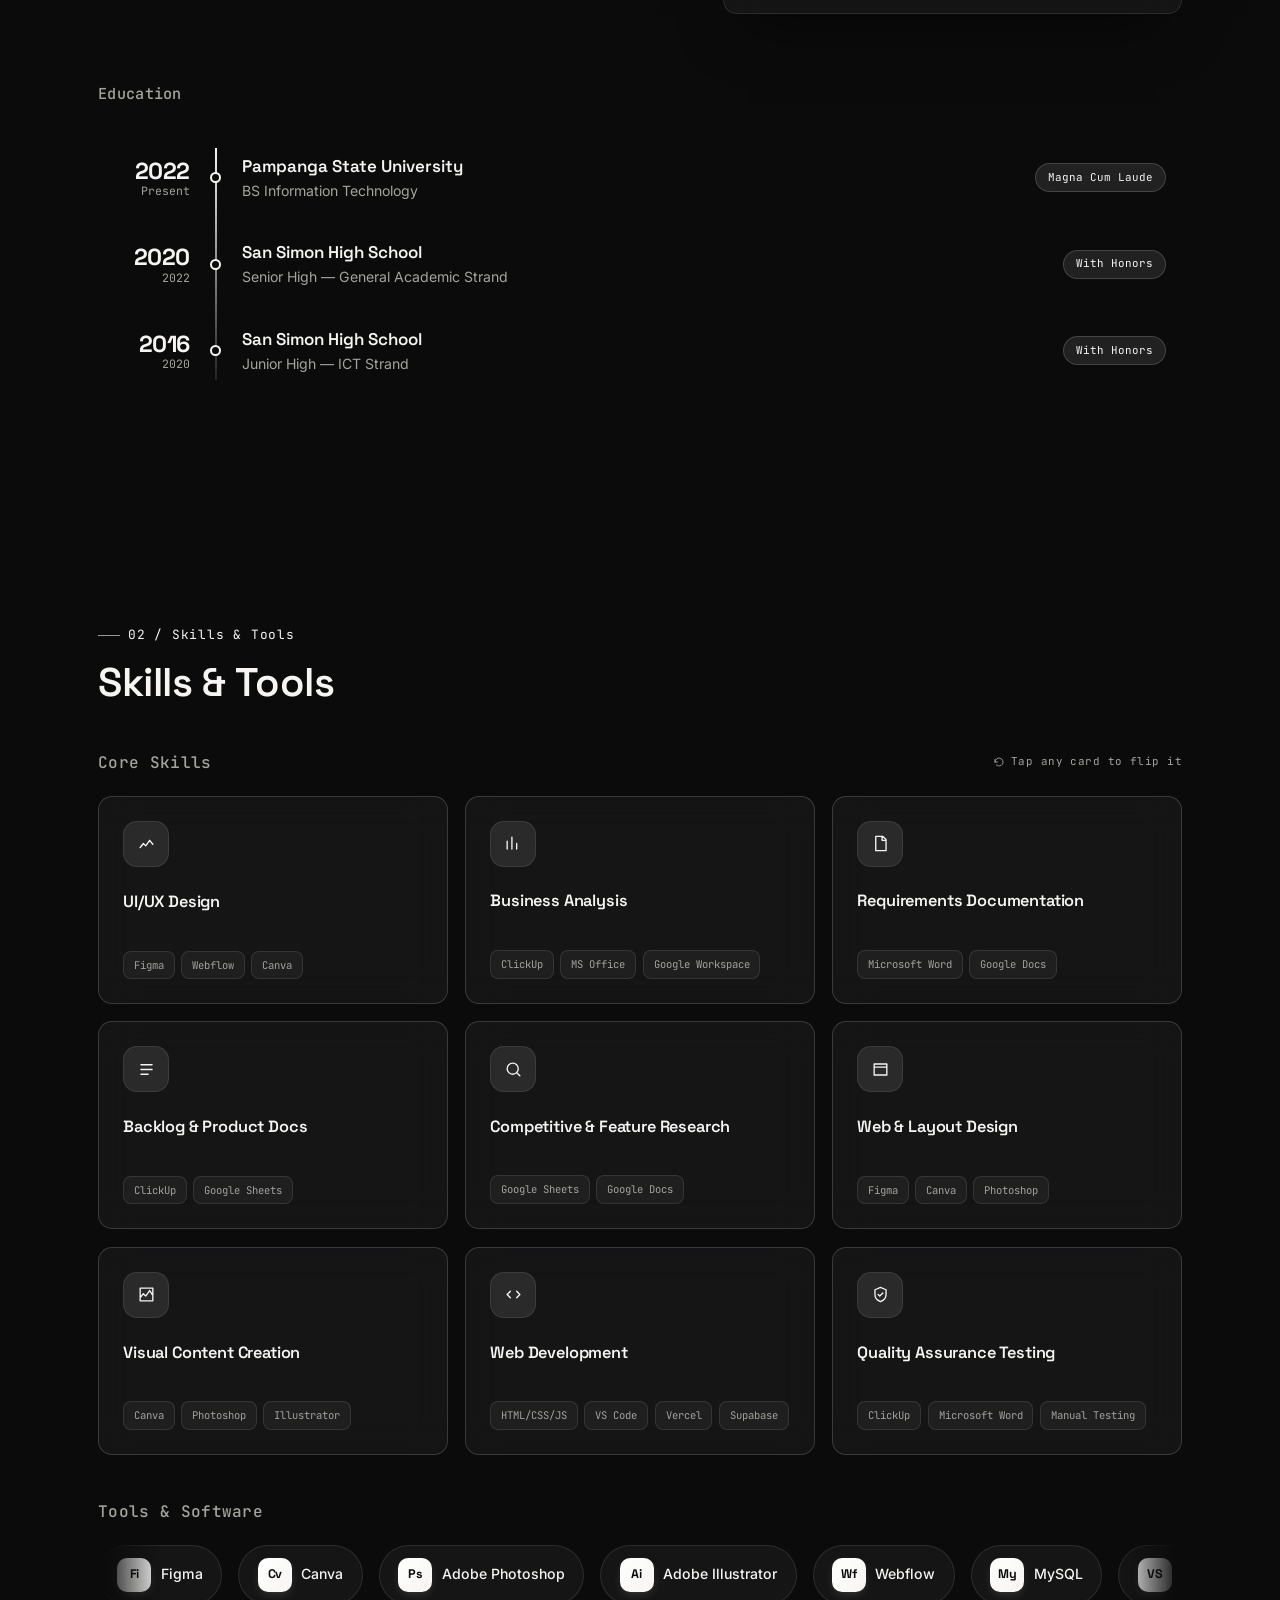
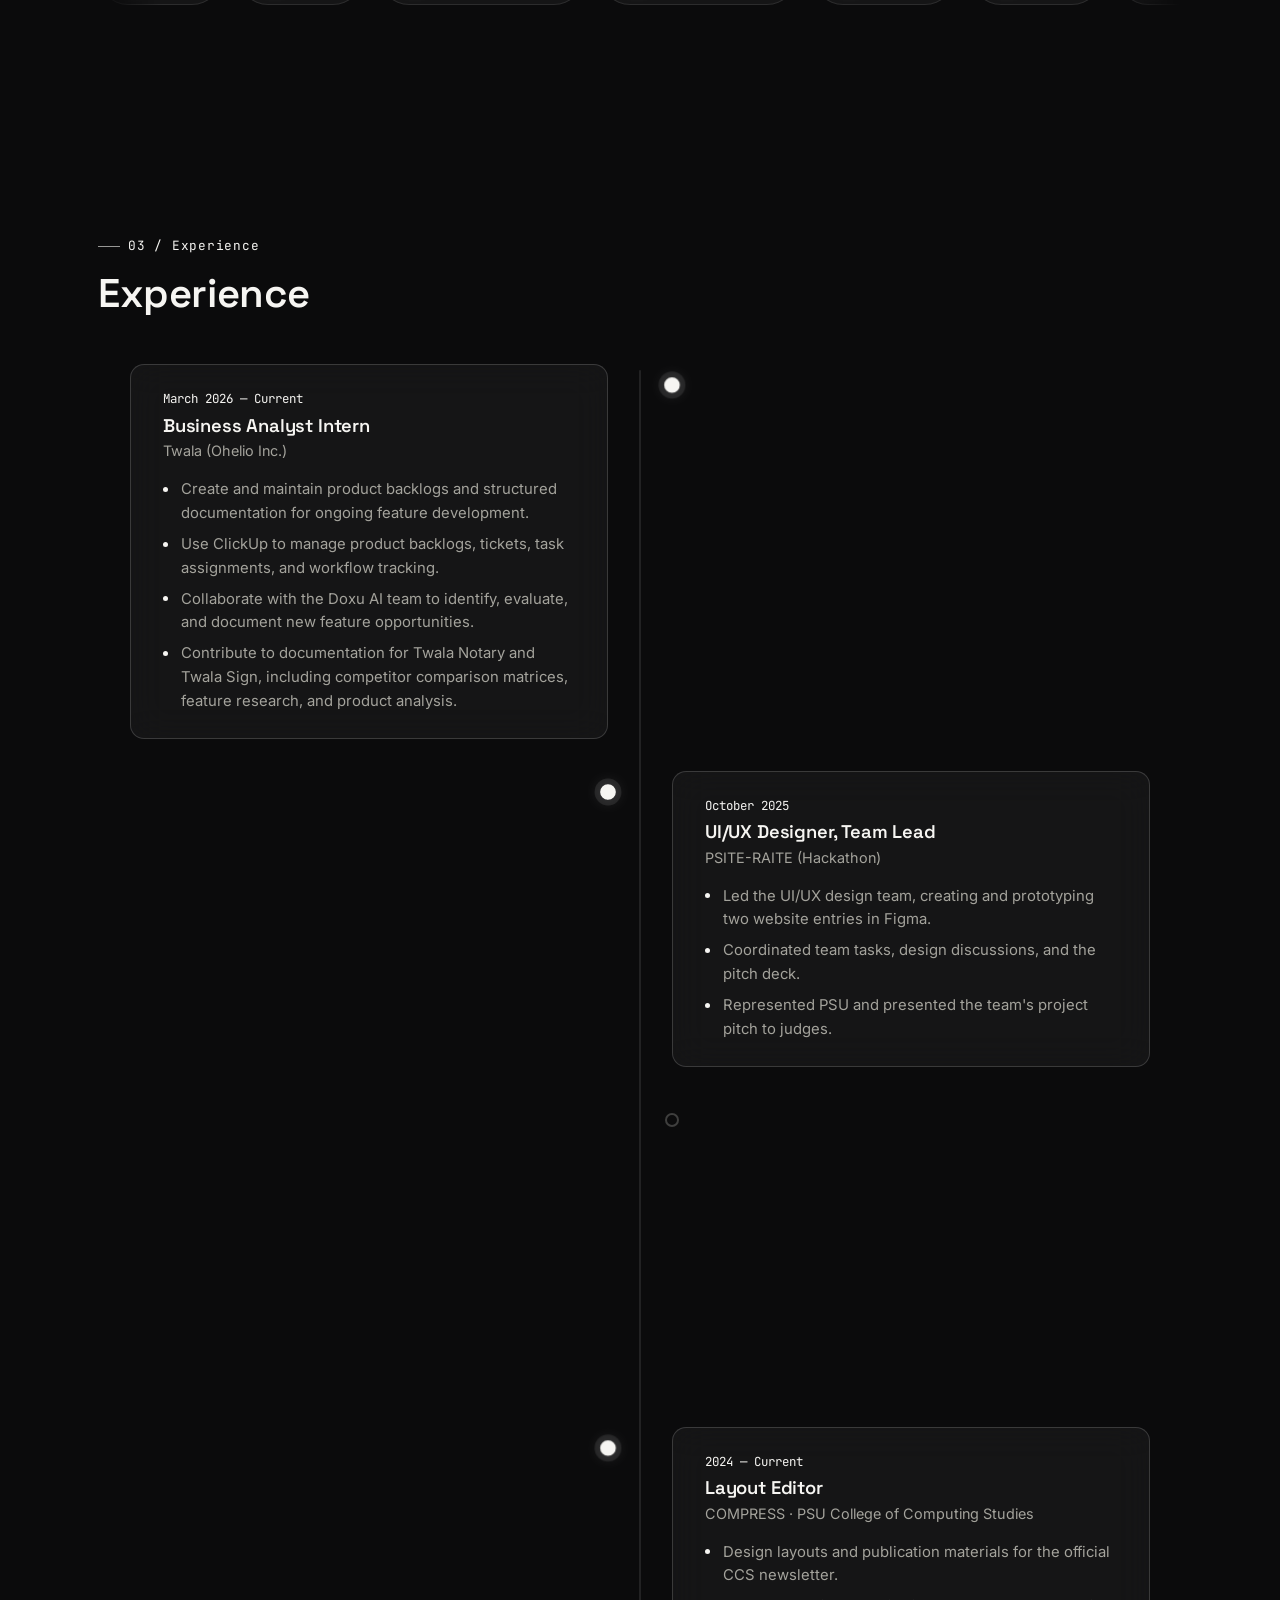
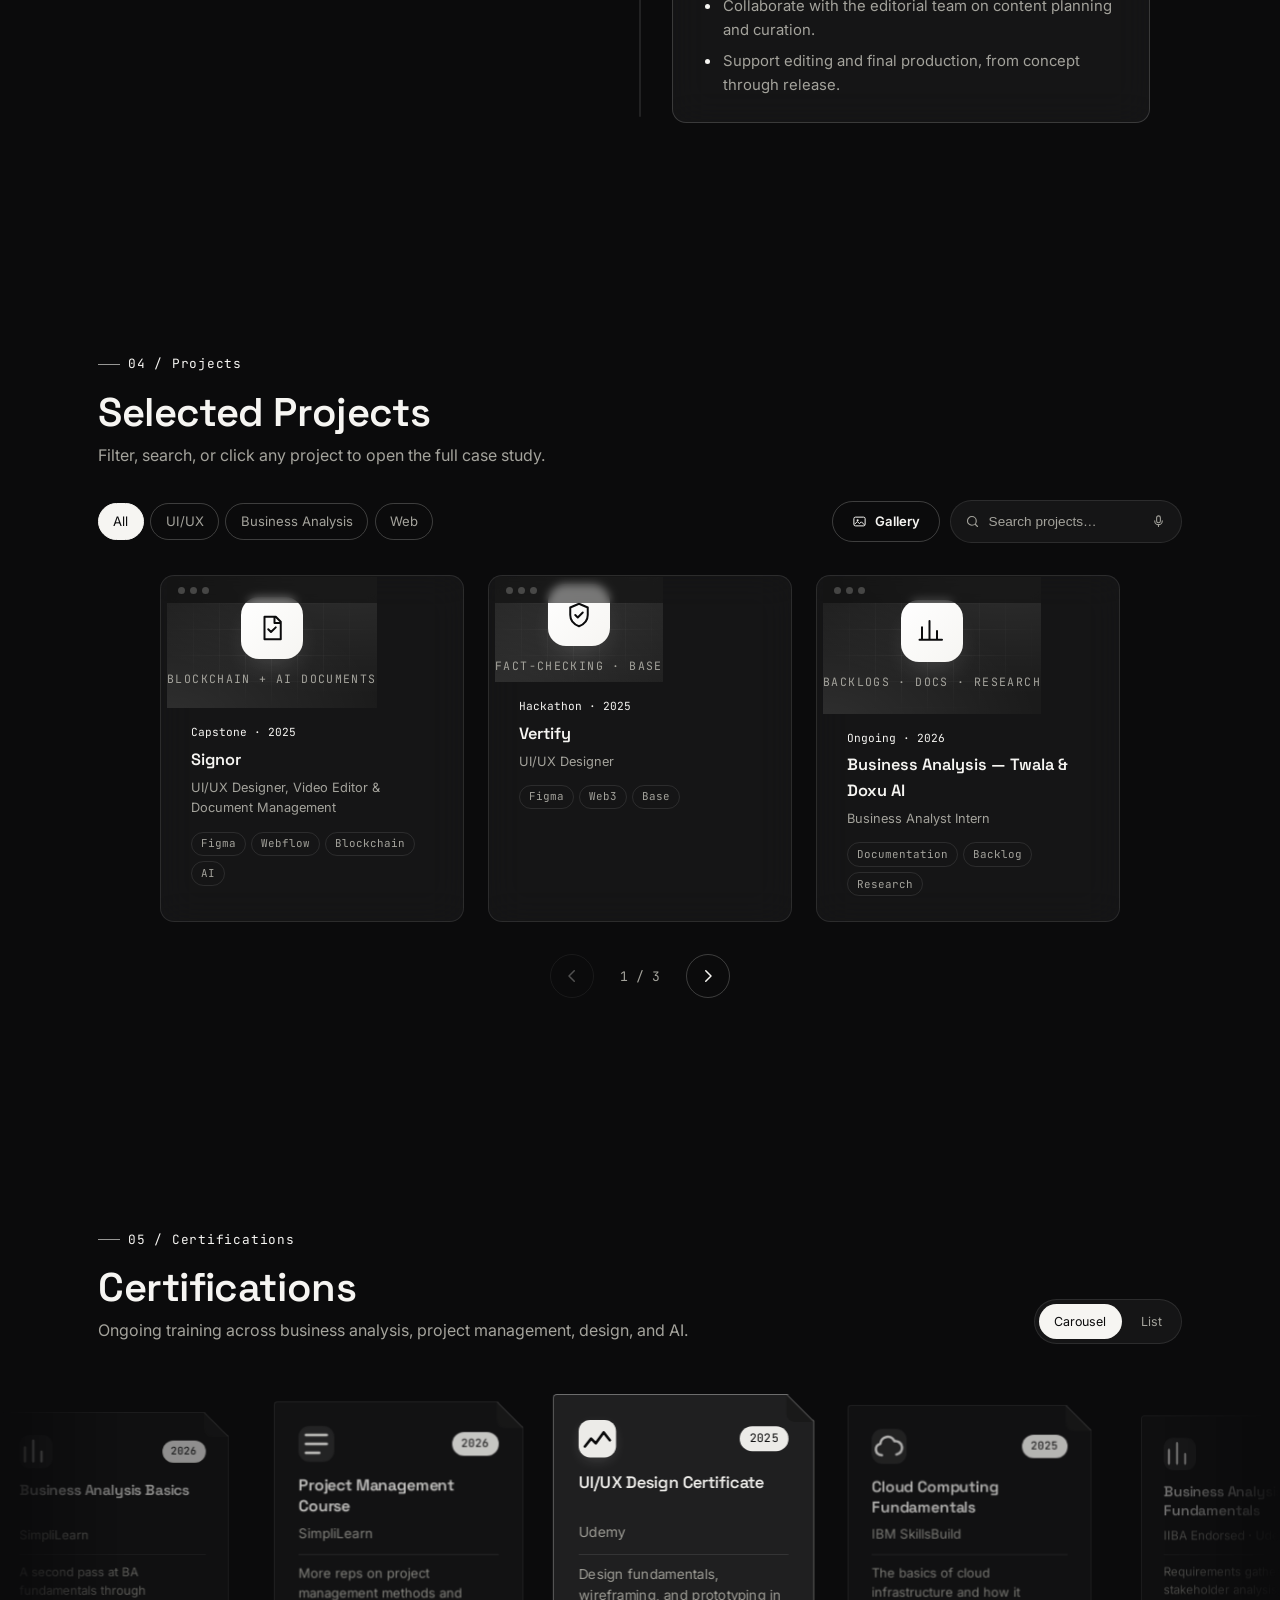
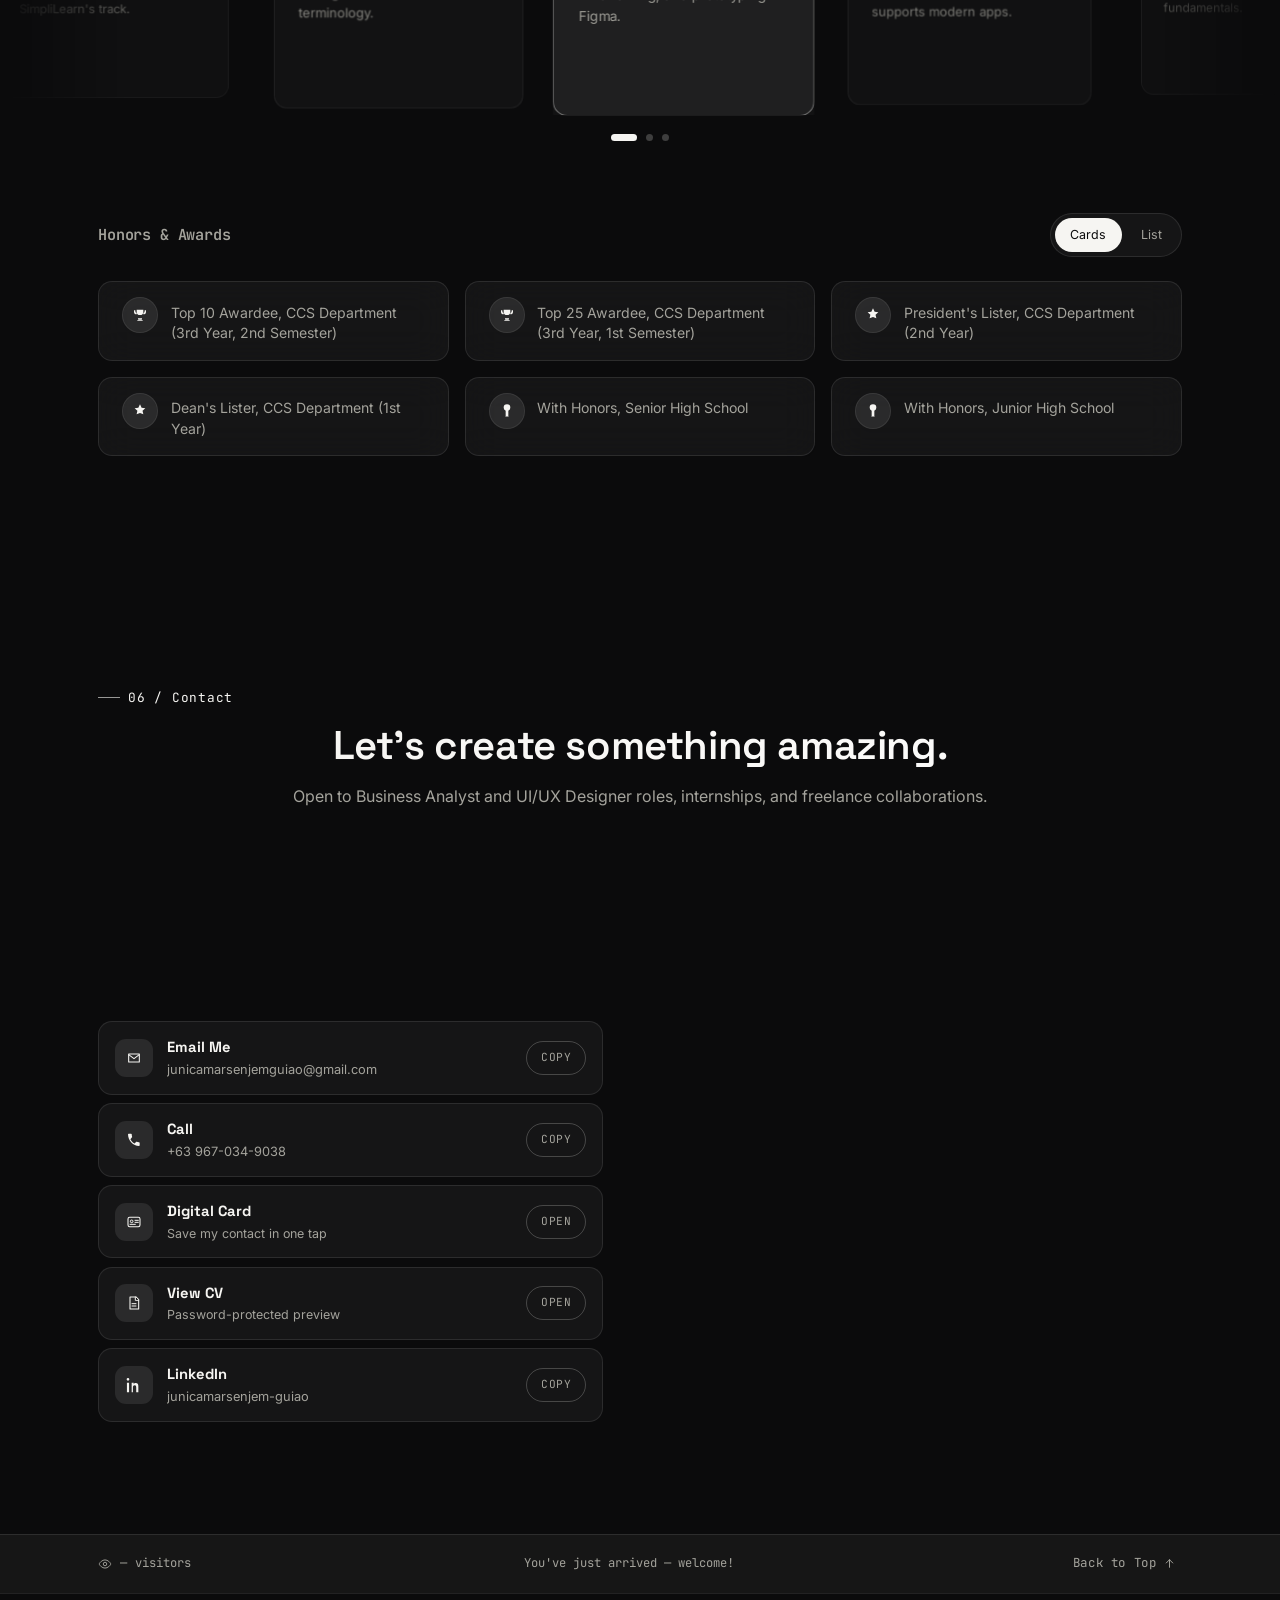
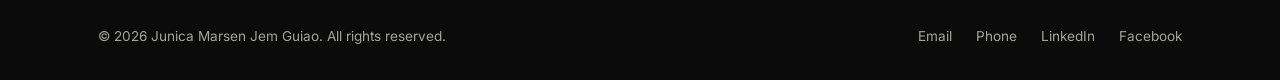
==== commit 9cb8c3b7: "Fix pre-loading design" ====
--- a/index.html
+++ b/index.html
@@ -56,7 +56,7 @@
 
     <link href="https://fonts.googleapis.com/css2?family=Noto+Color+Emoji&display=swap" rel="stylesheet">
 
-    <link rel="stylesheet" href="style.css?v=23">
+    <link rel="stylesheet" href="style.css?v=29">
 </head>
 
 <body>
@@ -78,10 +78,9 @@
     <div class="loader" id="loader" aria-hidden="true">
         <div class="loader-inner">
             <div class="loader-jmj"><span>J</span><span>M</span><span>J</span><i>.</i></div>
-            <div class="loader-name-wrap"><span class="loader-rule" aria-hidden="true"></span>
+            <div class="loader-name-wrap">
                 <div class="loader-name">Junica Marsen Jem</div>
             </div>
-            <div class="loader-line" aria-hidden="true"><span></span><i></i></div>
         </div>
     </div>
 
@@ -1290,7 +1289,7 @@
     </div>
 
     <script src="https://cdnjs.cloudflare.com/ajax/libs/qrcodejs/1.0.0/qrcode.min.js"></script>
-    <script src="script.js?v=23"></script>
+    <script src="script.js?v=29"></script>
 </body>
 
 </html>
--- a/style.css
+++ b/style.css
@@ -10952,4 +10952,90 @@
 .site-footer {
     position: relative;
     z-index: 1;
+}
+
+/* ==========================================================================
+   V28 — loader stripped back: JMJ, the name, one plain line. Nothing else.
+   ========================================================================== */
+.loader-rule {
+    display: none !important;
+}
+
+.loader-inner::before {
+    display: none !important;
+}
+
+/* JMJ reads exactly like the nav logo — solid ink, accent dot, no shimmer */
+.loader-jmj span {
+    background: none !important;
+    -webkit-text-fill-color: var(--text);
+    color: var(--text);
+    animation: jmj-in .5s var(--ease) forwards !important;
+}
+
+.loader-jmj i {
+    color: var(--accent);
+    animation: jmj-dot .4s var(--ease) .35s forwards !important;
+}
+
+.loader-jmj {
+    font-size: clamp(2.4rem, 8vw, 3.6rem);
+}
+
+/* Name: quiet mono caption, no blur or tracking animation */
+.loader-name {
+    filter: none !important;
+    letter-spacing: .3em;
+    text-indent: .3em;
+    font-size: clamp(.62rem, 1.8vw, .72rem);
+    animation: loader-fade .5s var(--ease) .3s forwards !important;
+}
+
+.loader-name-wrap {
+    margin-top: .55rem;
+}
+
+/* One plain progress line — no gradient cycling, no shimmer */
+.loader-line {
+    width: min(180px, 46vw);
+    height: 2px;
+    margin-top: 1.5rem;
+    background: color-mix(in srgb, var(--text) 12%, transparent);
+    border-radius: 0;
+}
+
+.loader-line span {
+    background: var(--text) !important;
+    box-shadow: none !important;
+    border-radius: 0;
+    animation: none !important;
+    transition: transform .35s cubic-bezier(.4, 0, .2, 1);
+}
+
+.loader-line i {
+    display: none !important;
+}
+
+/* V29 — rounded (dot) ends on the loading line, same dimensions */
+.loader-line {
+    border-radius: 999px;
+    overflow: hidden;
+}
+
+.loader-line span {
+    border-radius: 999px;
+}
+
+/* V30 — a single line: no track behind the fill, just the one growing rule */
+.loader-line {
+    background: transparent !important;
+}
+
+/* V31 — pre-loading bar removed entirely; loader is the mark and the name only */
+.loader-line {
+    display: none !important;
+}
+
+.loader-name-wrap {
+    margin-top: .6rem;
 }
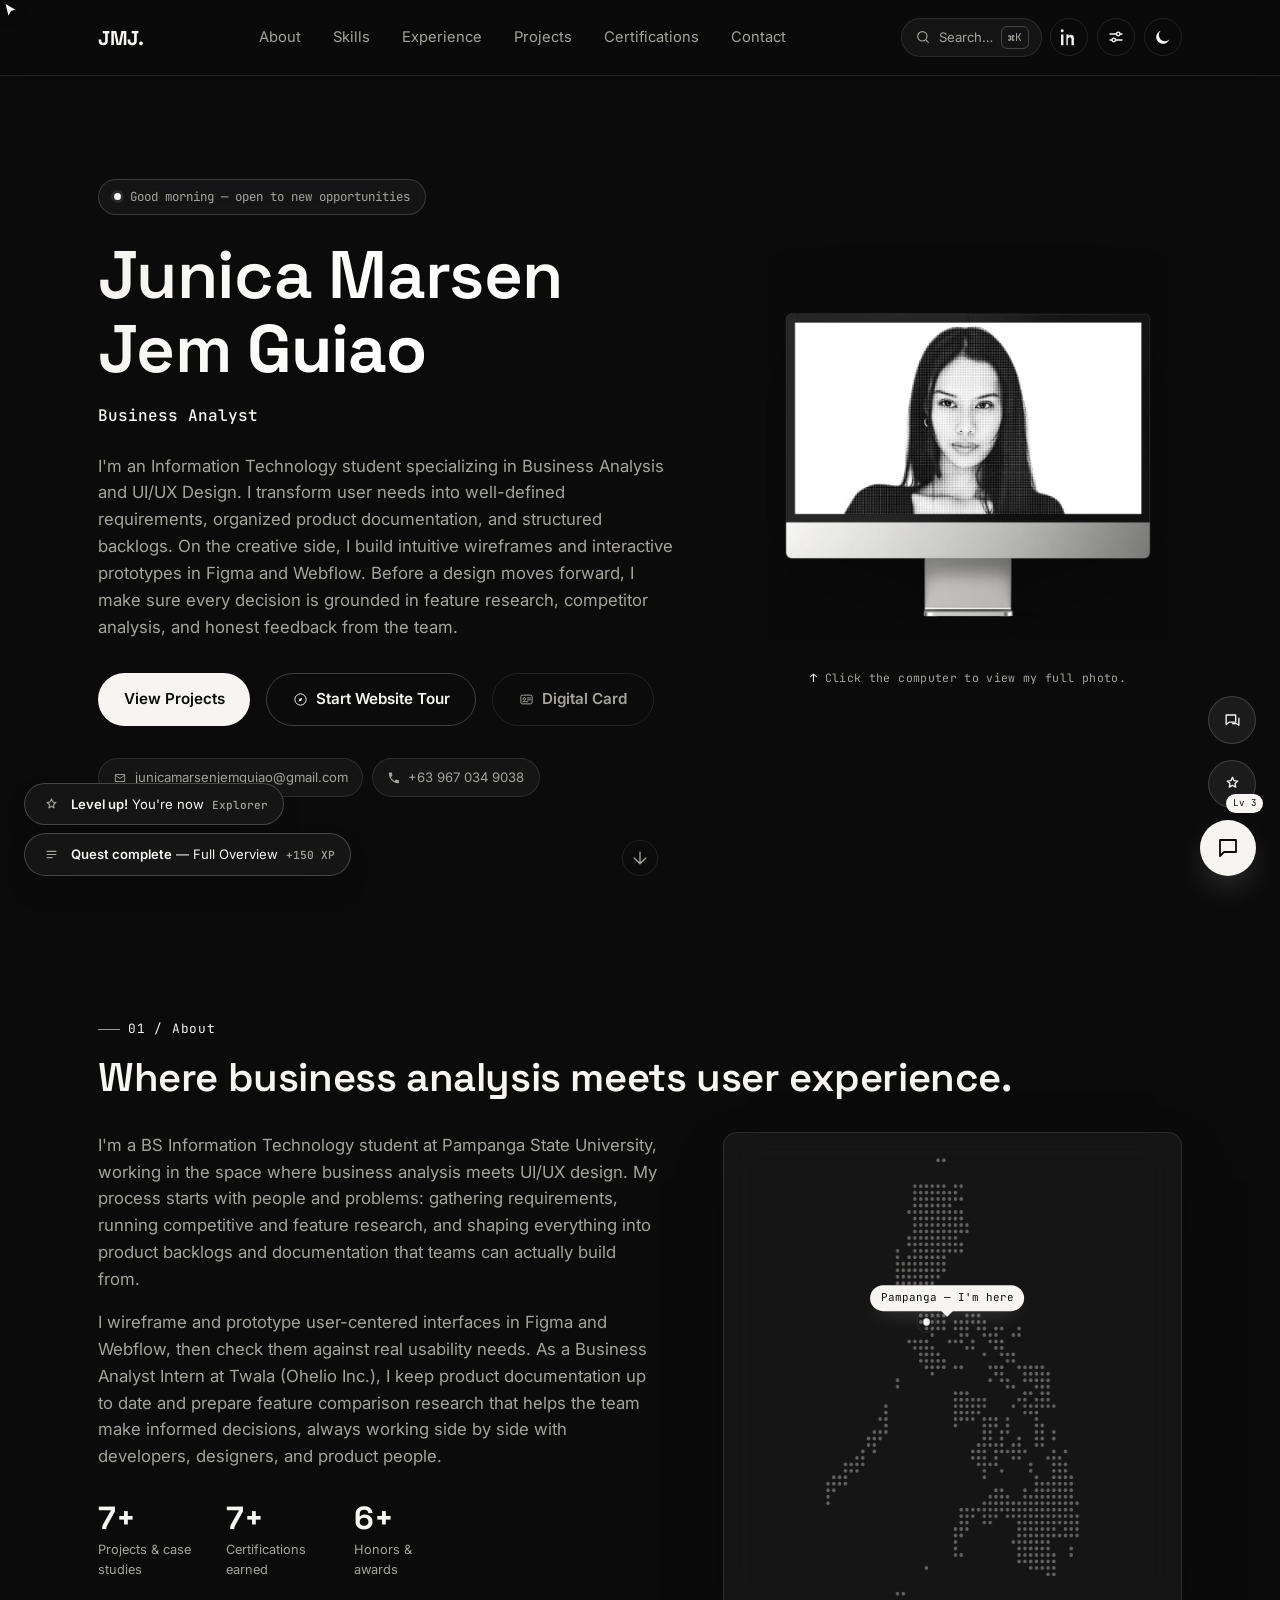
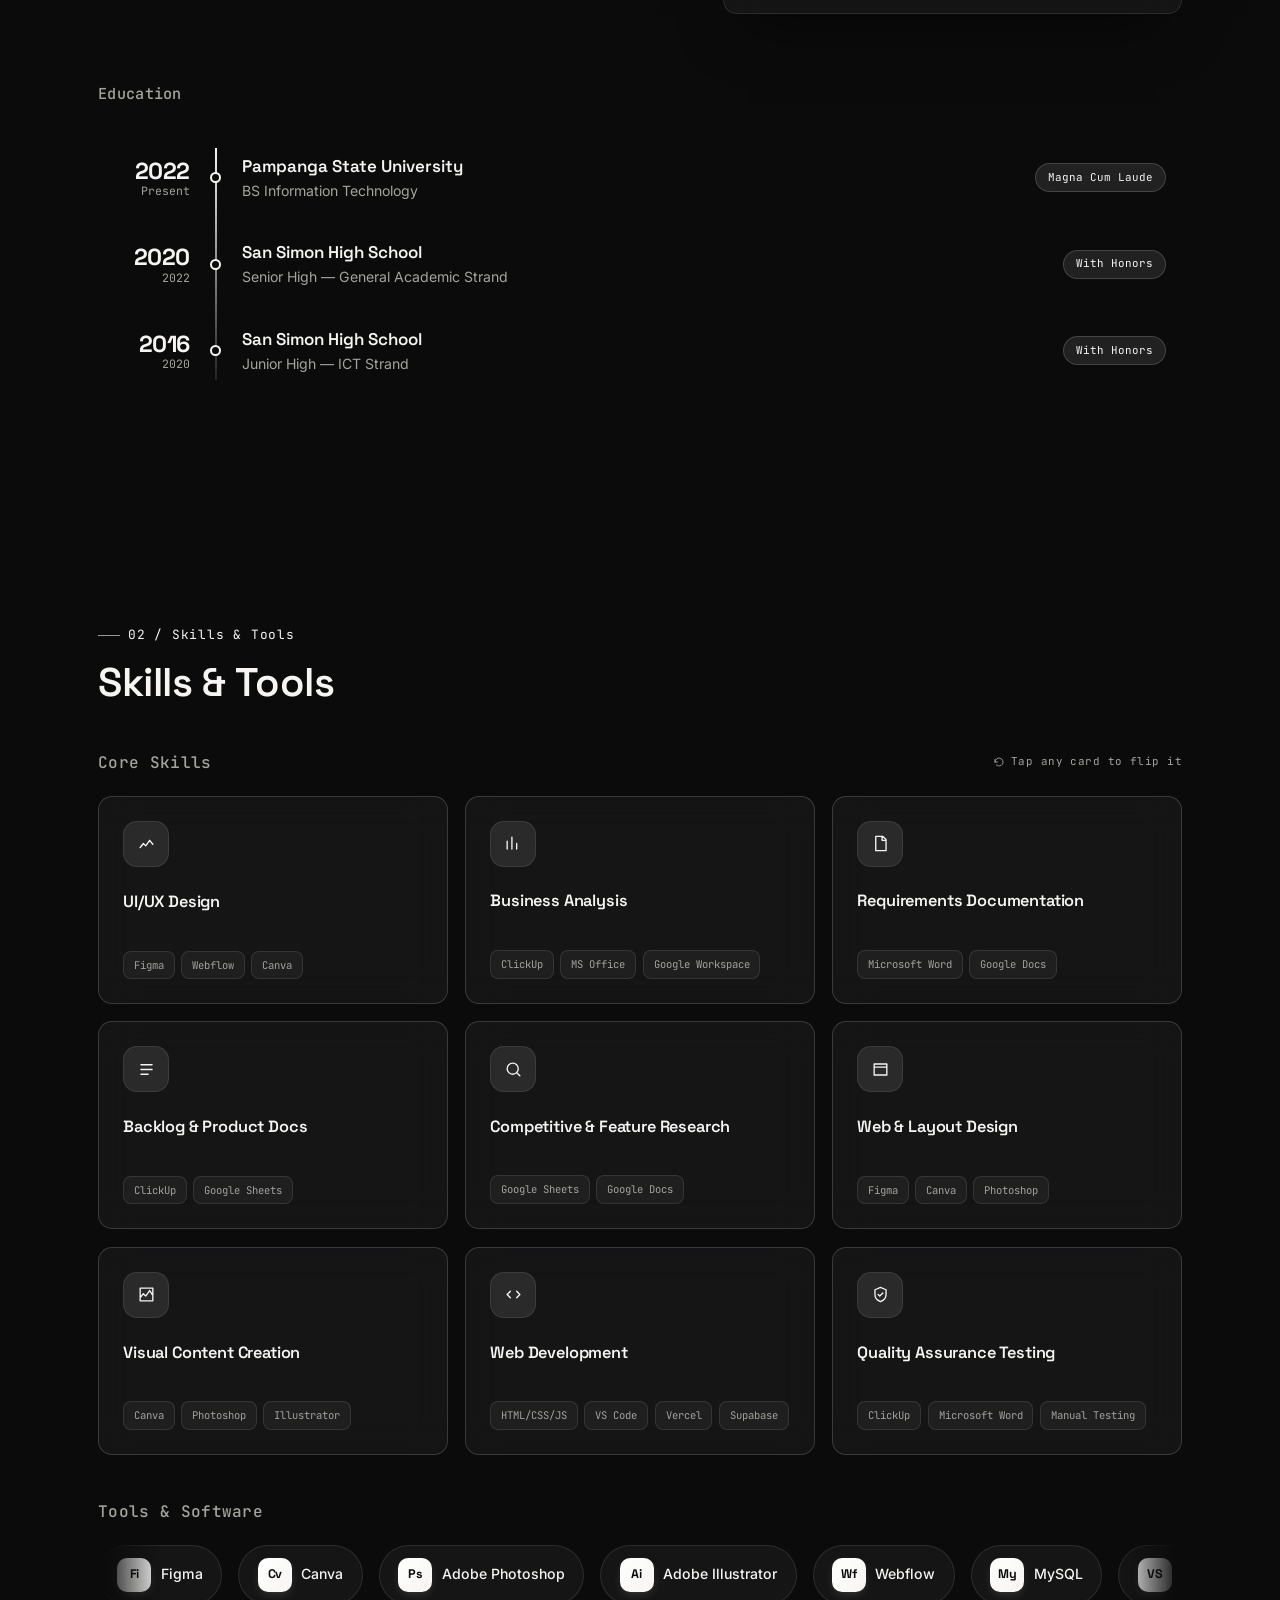
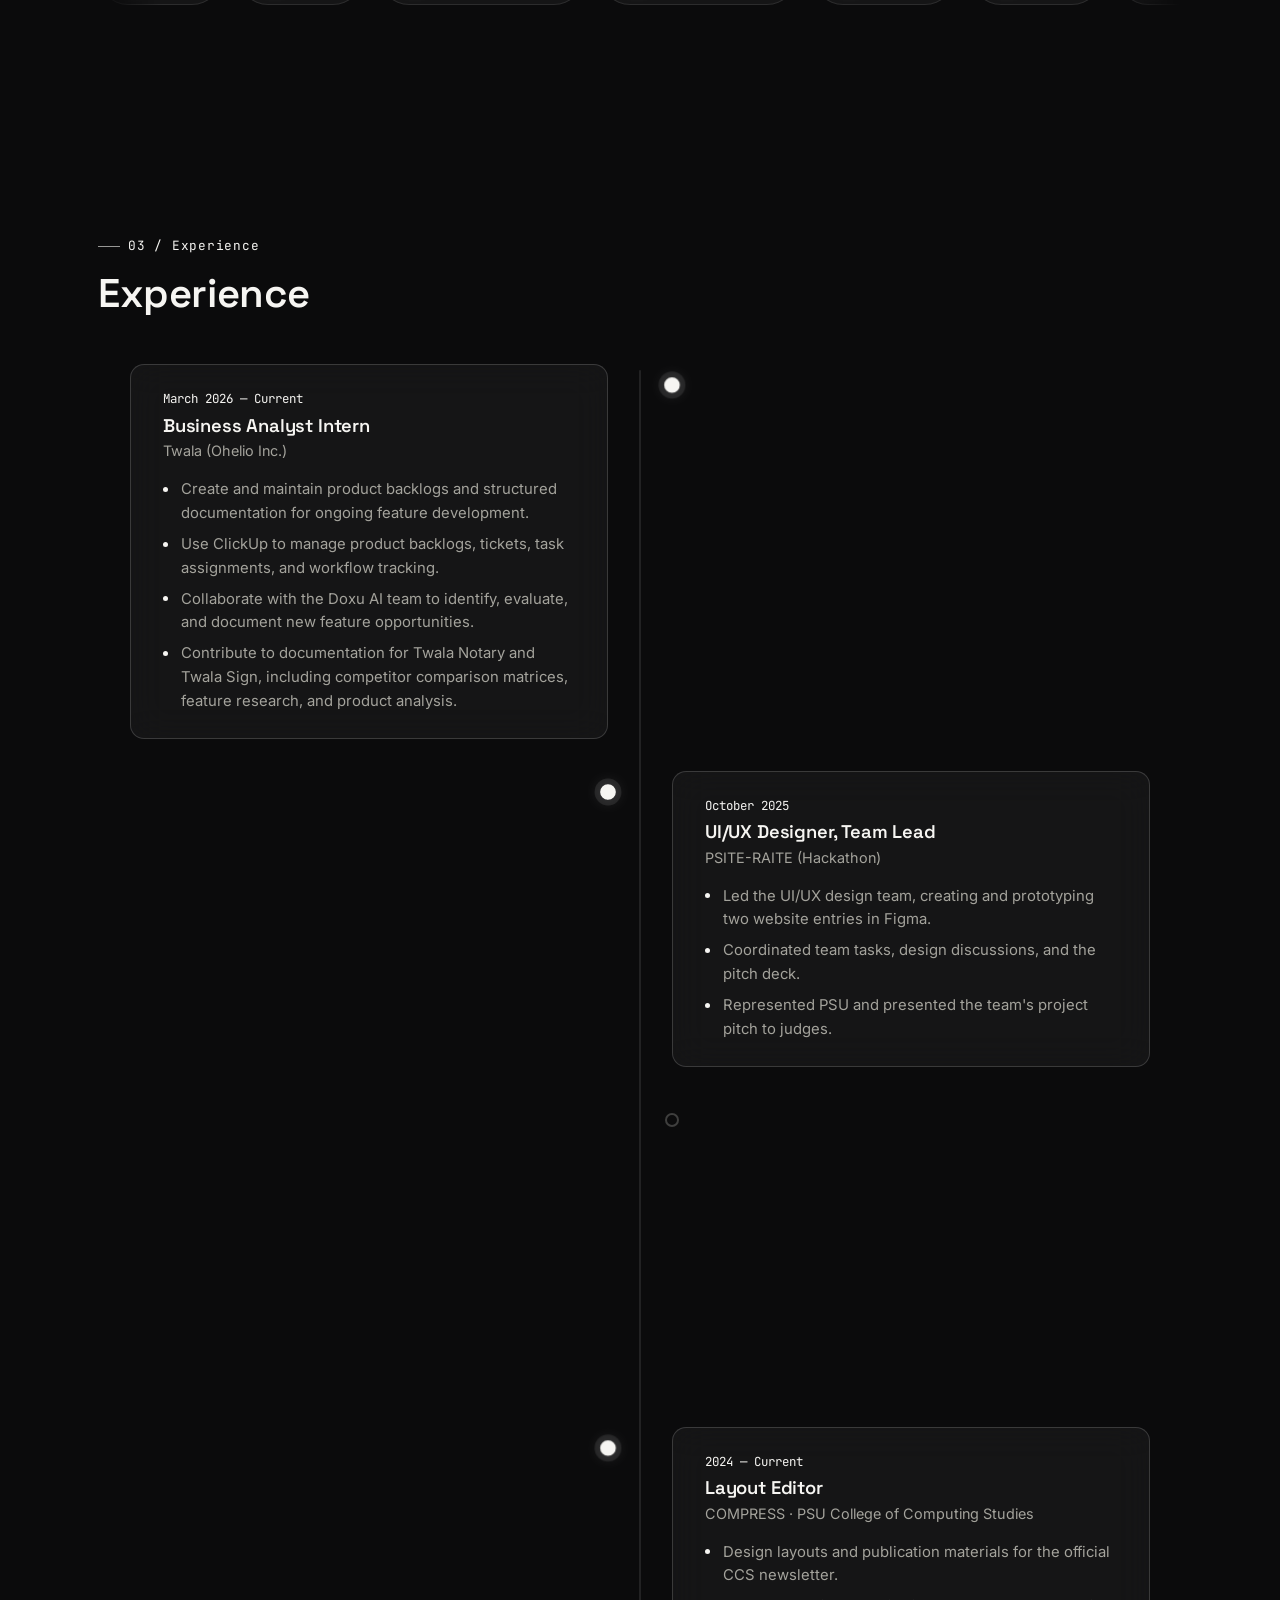
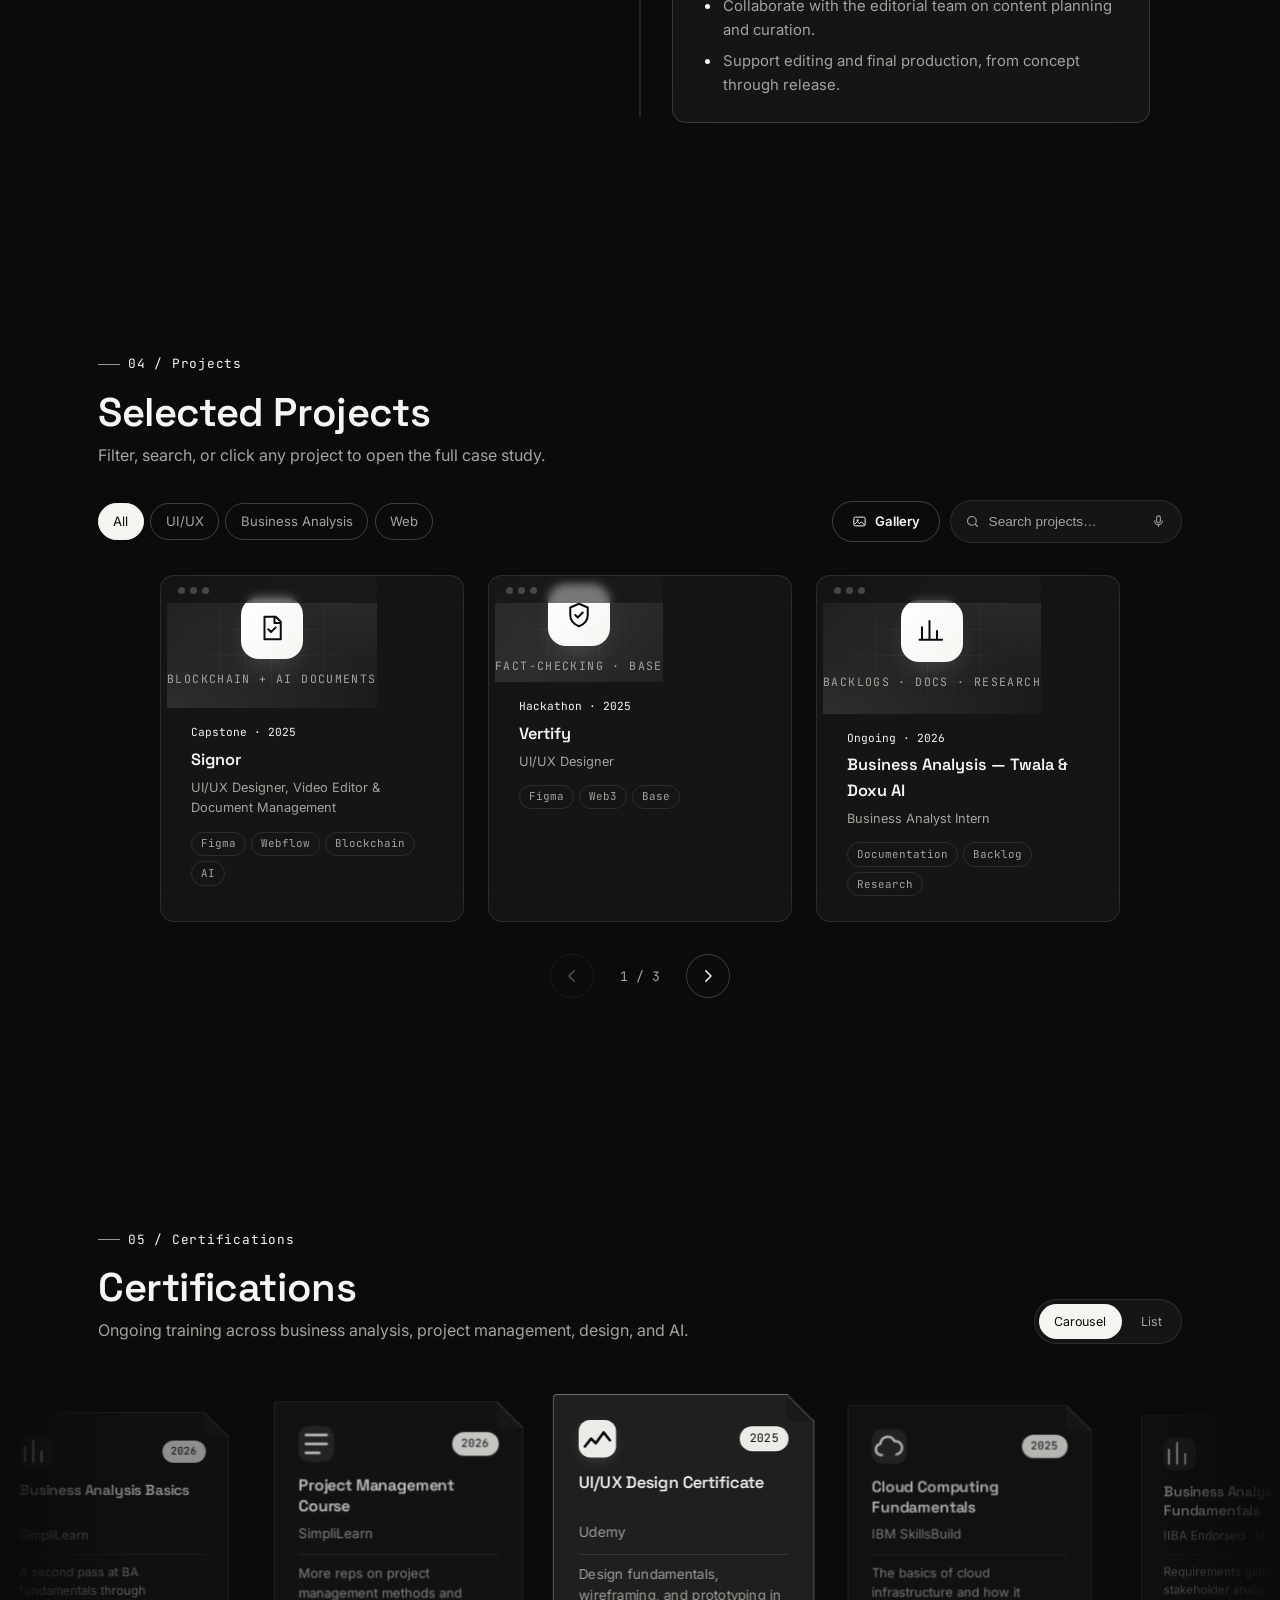
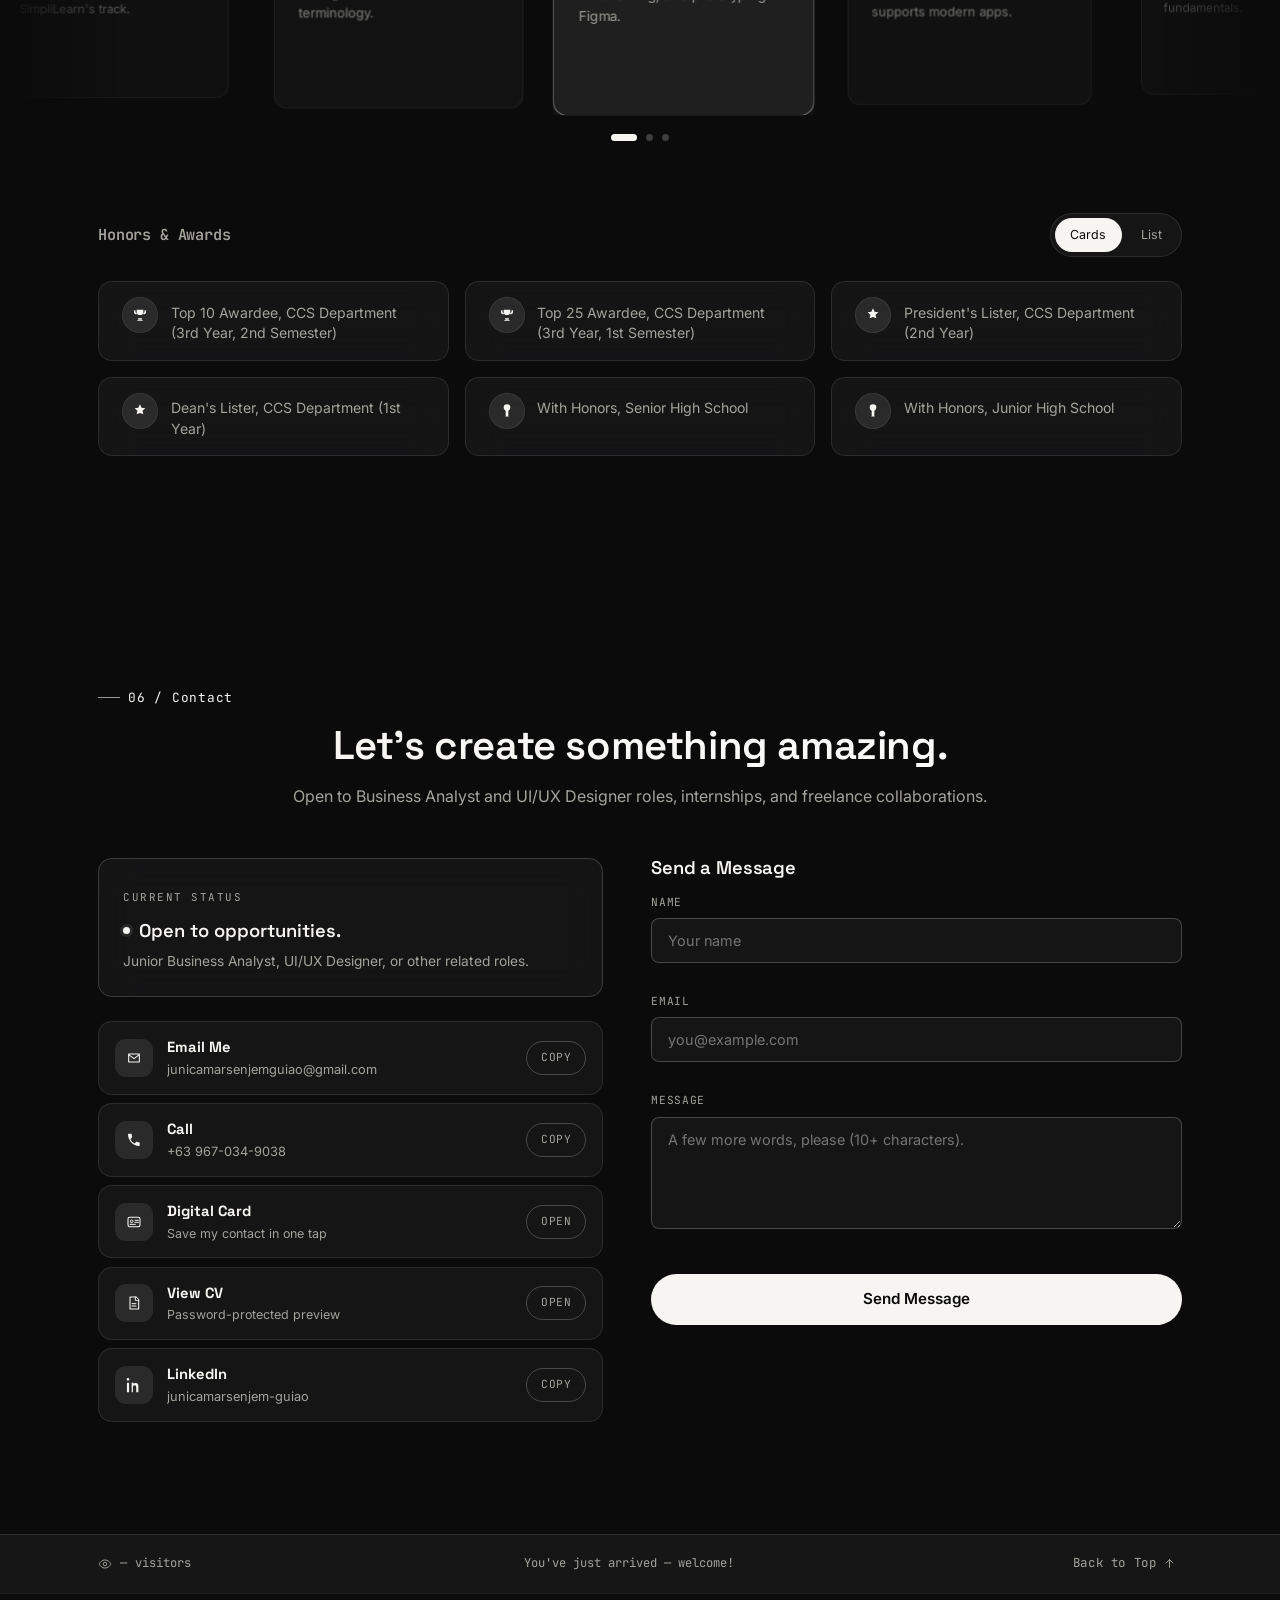
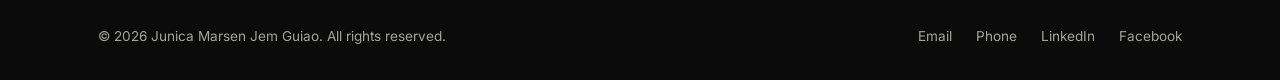
==== commit 32dc07d1: "Add loading bar" ====
--- a/index.html
+++ b/index.html
@@ -50,13 +50,12 @@
         href="https://fonts.googleapis.com/css2?family=Space+Grotesk:wght@500;600;700&family=Inter:wght@400;500;600;700&family=JetBrains+Mono:wght@400;500&family=Manrope:wght@400;600;700&family=Plus+Jakarta+Sans:wght@400;600;700&family=Outfit:wght@400;600;700&display=swap"
         rel="stylesheet">
     <!-- Fontshare: Clash Display, General Sans, Satoshi -->
-    <link
-        href="https://api.fontshare.com/v2/css?f[]=clash-display@500,600&f[]=general-sans@400,500,600&f[]=satoshi@400,500,700&display=swap"
+    <link href="https://api.fontshare.com/v2/css?f[]=clash-display@500,600&f[]=general-sans@400,500,600&f[]=satoshi@400,500,700&display=swap"
         rel="stylesheet">
 
     <link href="https://fonts.googleapis.com/css2?family=Noto+Color+Emoji&display=swap" rel="stylesheet">
 
-    <link rel="stylesheet" href="style.css?v=29">
+    <link rel="stylesheet" href="style.css?v=31">
 </head>
 
 <body>
@@ -76,11 +75,10 @@
 
     <!-- Page loader — JMJ letters + name -->
     <div class="loader" id="loader" aria-hidden="true">
+        <div class="loader-bar" aria-hidden="true"><span></span></div>
         <div class="loader-inner">
             <div class="loader-jmj"><span>J</span><span>M</span><span>J</span><i>.</i></div>
-            <div class="loader-name-wrap">
-                <div class="loader-name">Junica Marsen Jem</div>
-            </div>
+            <div class="loader-name-wrap"><div class="loader-name">Junica Marsen Jem</div></div>
         </div>
     </div>
 
@@ -121,8 +119,8 @@
                 </a>
 
                 <button id="appearanceBtn" class="icon-btn" aria-label="Open Edit Preferences" aria-haspopup="dialog">
-                    <svg viewBox="0 0 24 24" width="18" height="18" aria-hidden="true" fill="none" stroke="currentColor"
-                        stroke-width="1.7" stroke-linecap="round">
+                    <svg viewBox="0 0 24 24" width="18" height="18" aria-hidden="true" fill="none"
+                        stroke="currentColor" stroke-width="1.7" stroke-linecap="round">
                         <path d="M4 8h9M17 8h3M4 16h3M11 16h9" />
                         <circle cx="15" cy="8" r="2.4" />
                         <circle cx="9" cy="16" r="2.4" />
@@ -156,8 +154,8 @@
         <section id="home" class="hero" aria-label="Introduction">
             <div class="hero-inner">
                 <div class="hero-text hero-intro">
-                    <p class="status-pill"><span class="status-dot" aria-hidden="true"></span><span id="greeting">Open
-                            to new opportunities</span></p>
+                    <p class="status-pill"><span class="status-dot" aria-hidden="true"></span><span
+                            id="greeting">Open to new opportunities</span></p>
                     <h1 class="name-anim">Junica Marsen Jem <span>Guiao</span></h1>
                     <p class="hero-role" aria-label="Business Analyst and UI/UX Designer">
                         <span class="role-rotator" aria-hidden="true"><span class="role-list"><span>Business
@@ -174,10 +172,7 @@
                     <div class="hero-actions">
                         <a href="#projects" class="btn btn-primary magnetic">View Projects</a>
                         <button type="button" class="btn btn-outline magnetic" id="tourBtnHero">
-                            <svg viewBox="0 0 24 24" width="15" height="15" aria-hidden="true">
-                                <circle cx="12" cy="12" r="9" fill="none" stroke="currentColor" stroke-width="1.6" />
-                                <path d="M14.5 9.5l-1.2 4.3-4.3 1.2 1.2-4.3 4.3-1.2z" fill="currentColor" />
-                            </svg>
+                            <svg viewBox="0 0 24 24" width="15" height="15" aria-hidden="true"><circle cx="12" cy="12" r="9" fill="none" stroke="currentColor" stroke-width="1.6"/><path d="M14.5 9.5l-1.2 4.3-4.3 1.2 1.2-4.3 4.3-1.2z" fill="currentColor"/></svg>
                             Start Website Tour
                         </button>
                         <button class="btn btn-ghost magnetic" id="cardBtnHero" aria-haspopup="dialog">
@@ -221,11 +216,10 @@
                         <span class="avatar-corner br" aria-hidden="true"></span>
                         <div class="avatar" id="avatar" role="button" tabindex="0"
                             aria-label="Open my full profile photo">
-                            <img src="[data-uri]"
-                                alt="Junica's portrait displayed on a computer" width="1080" height="1080"
-                                id="avatarImg">
-                            <img src="[data-uri]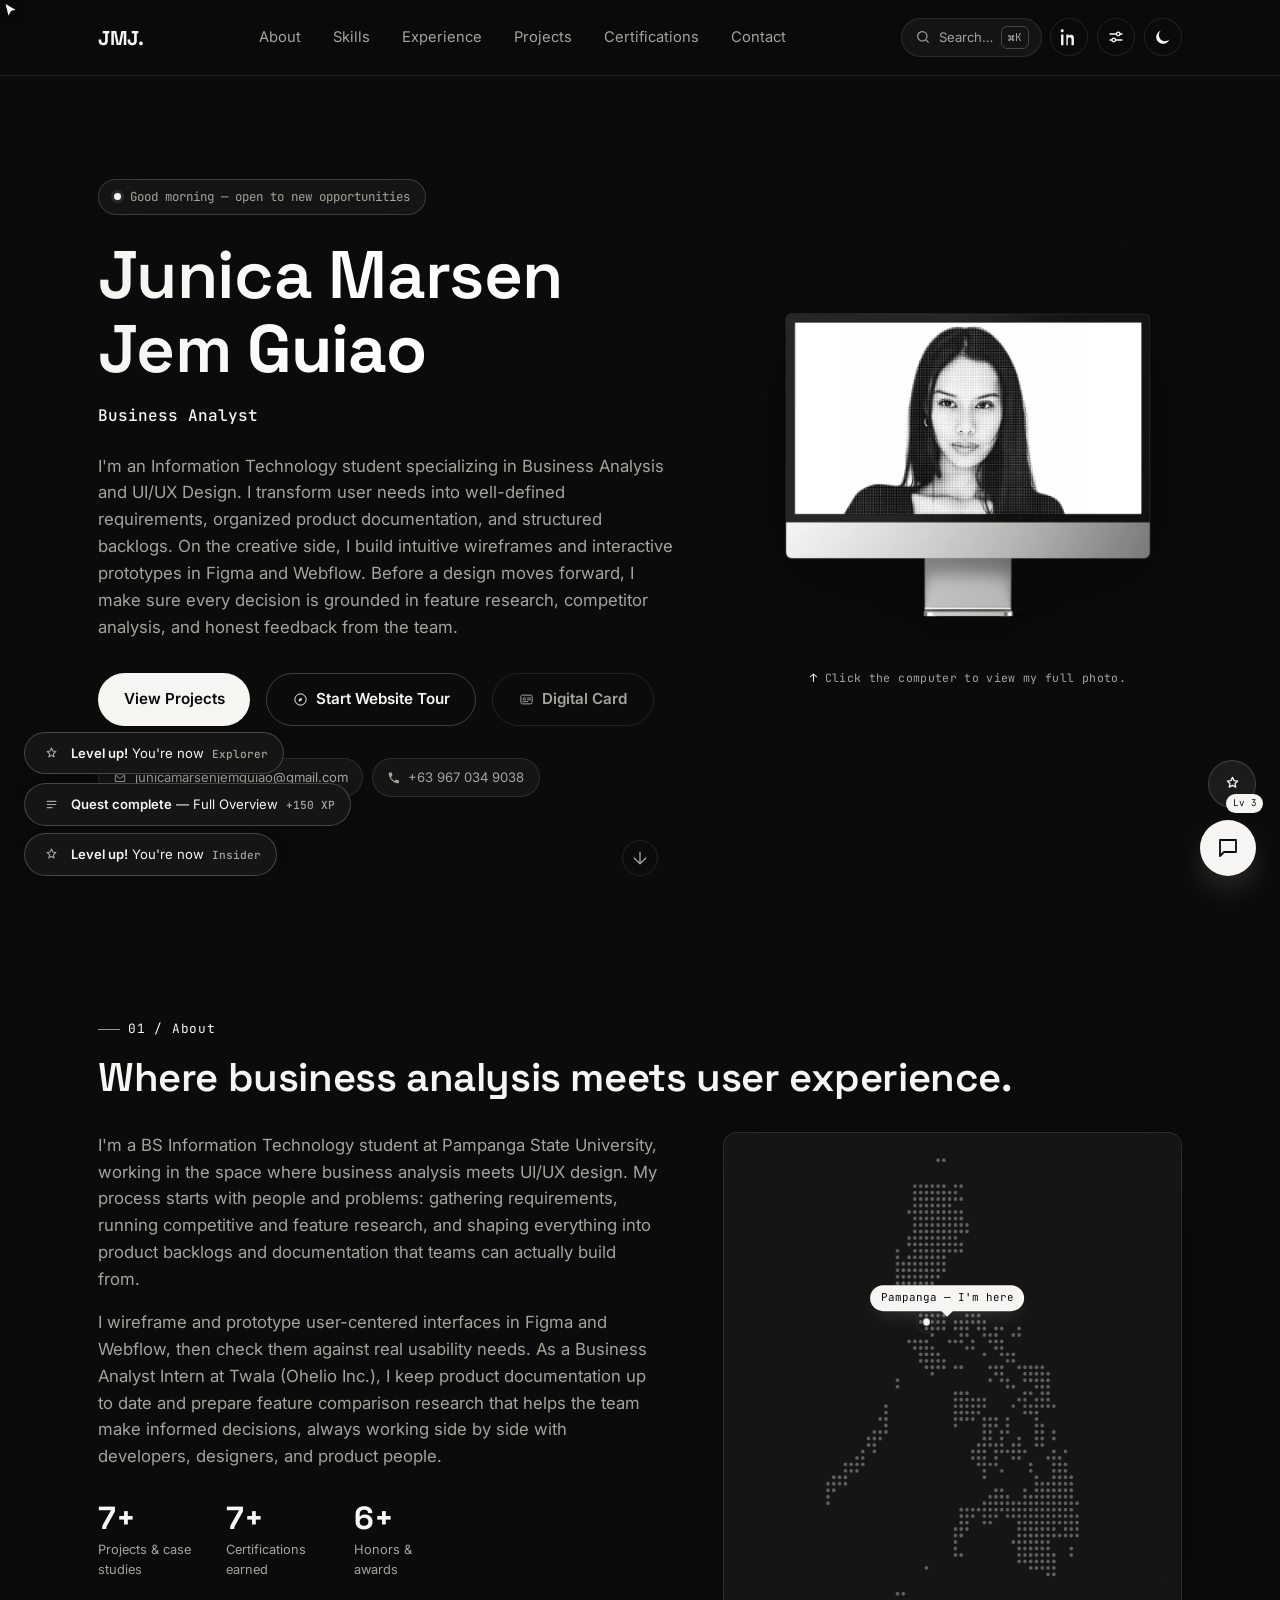
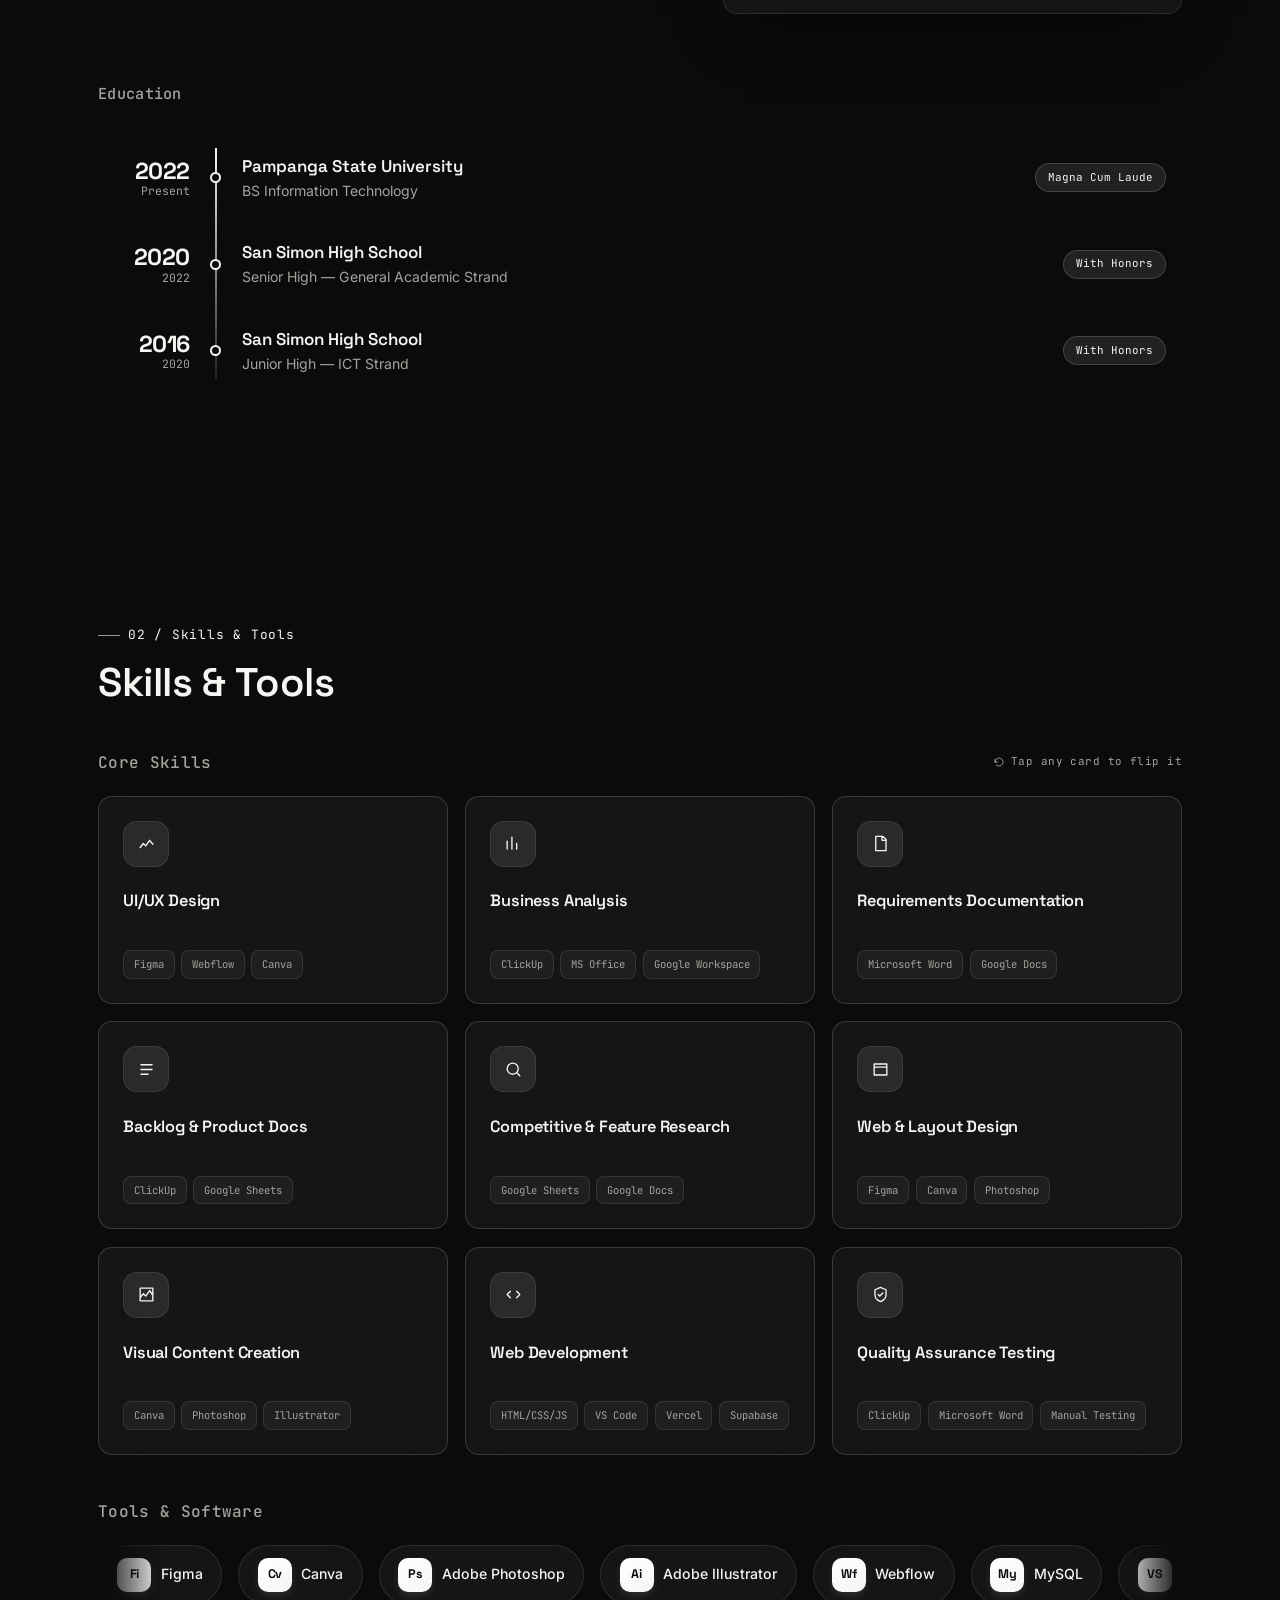
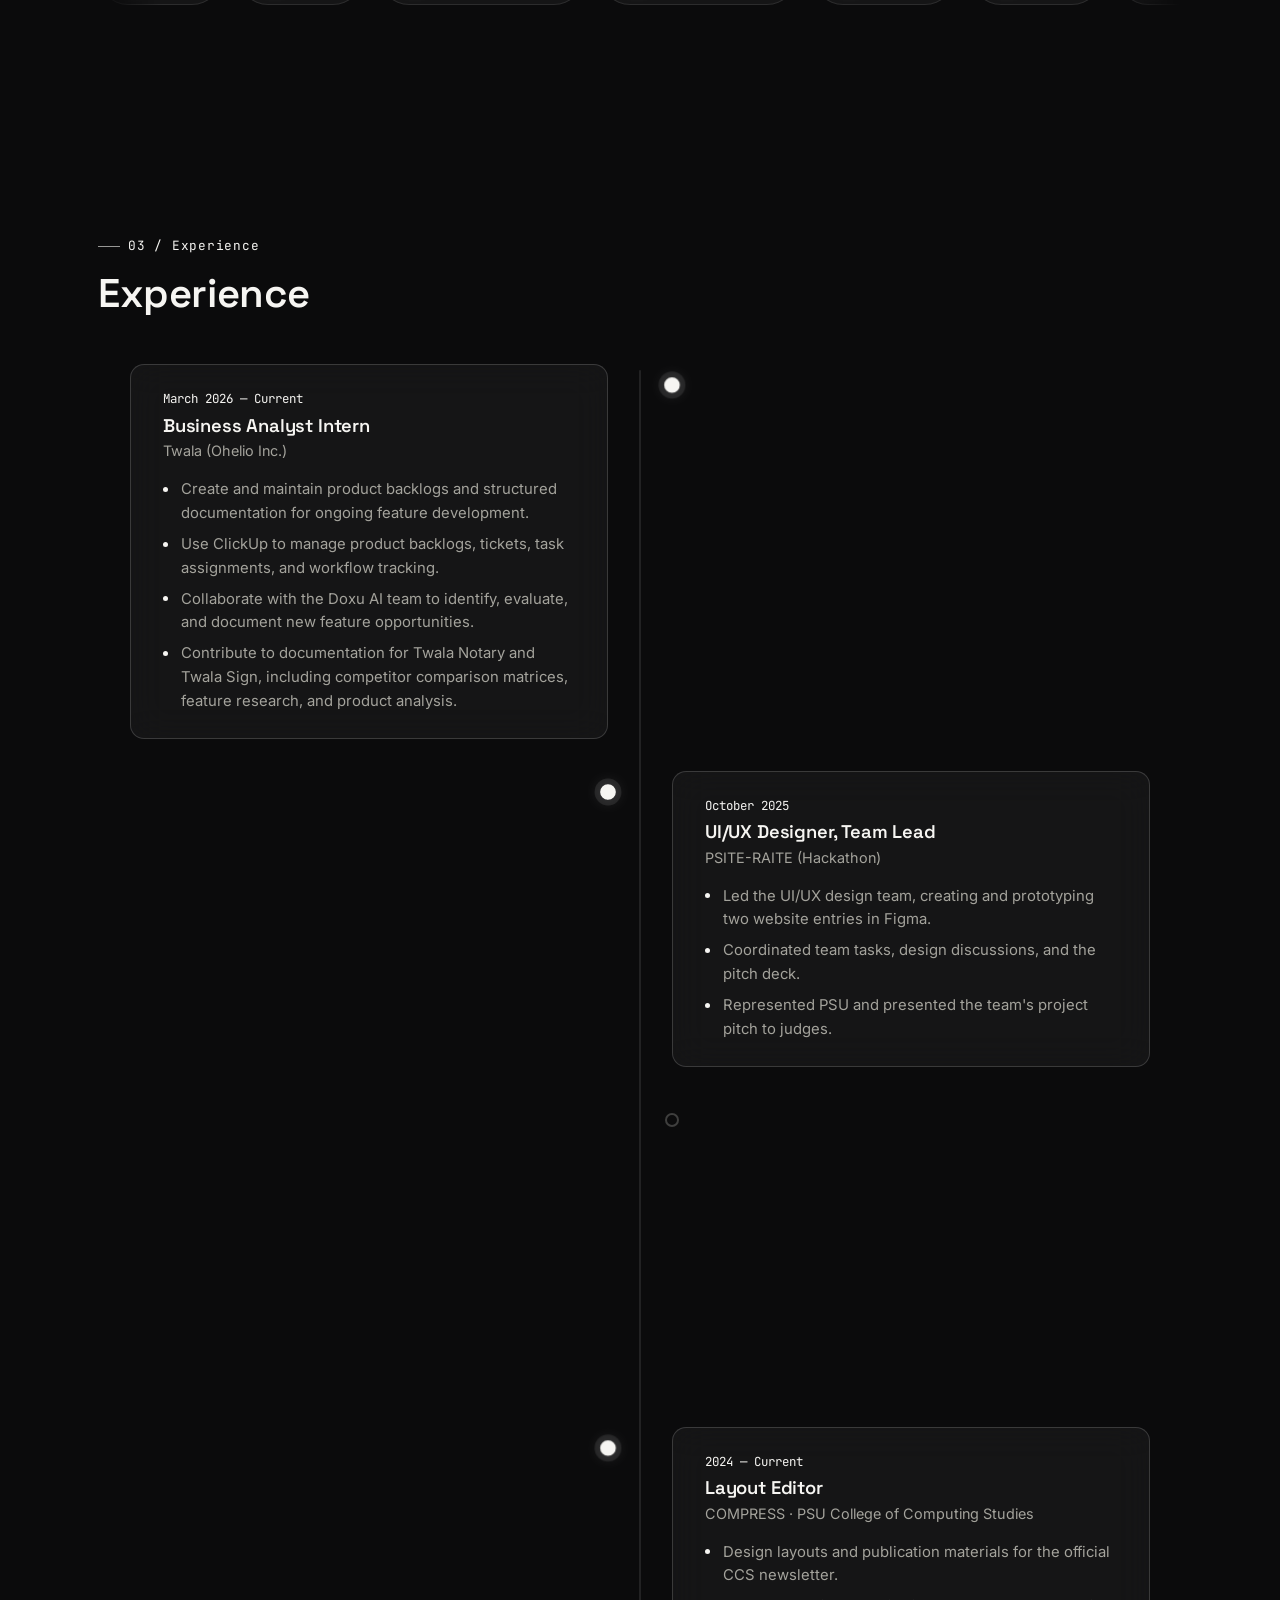
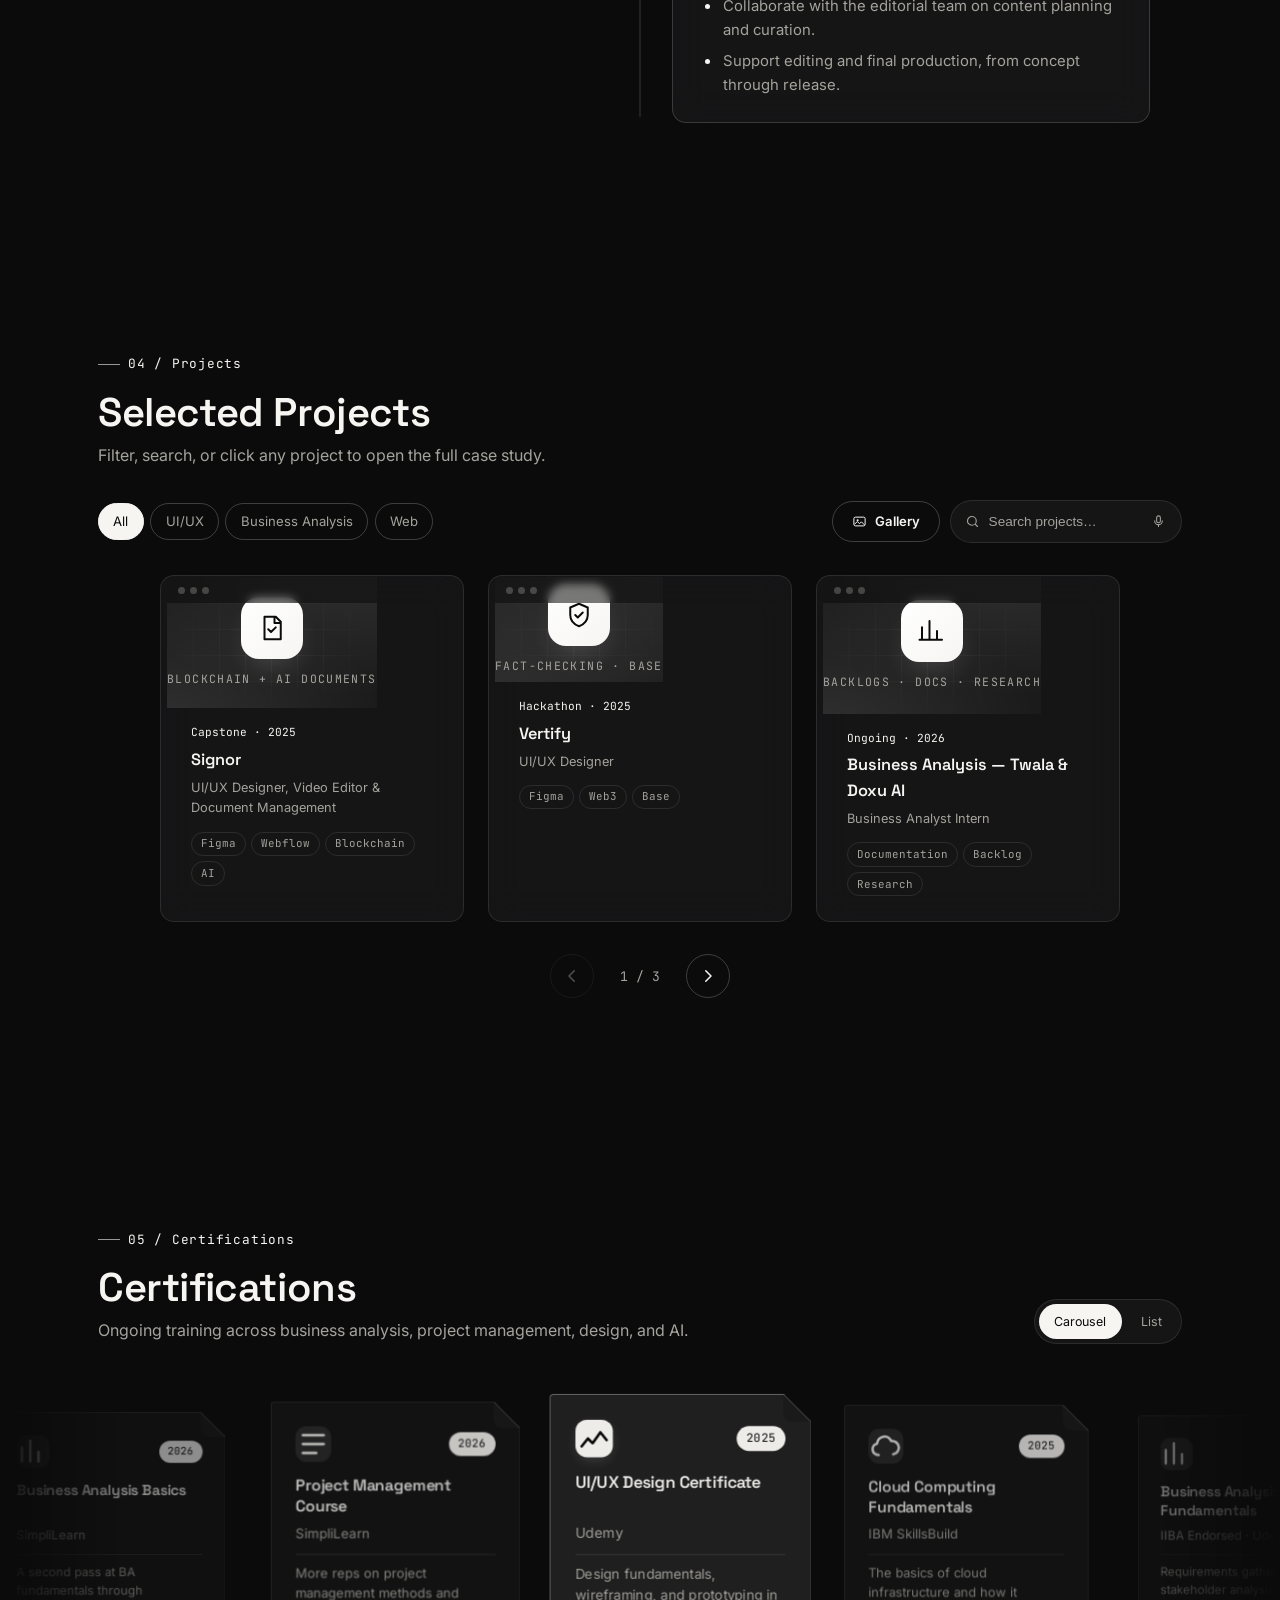
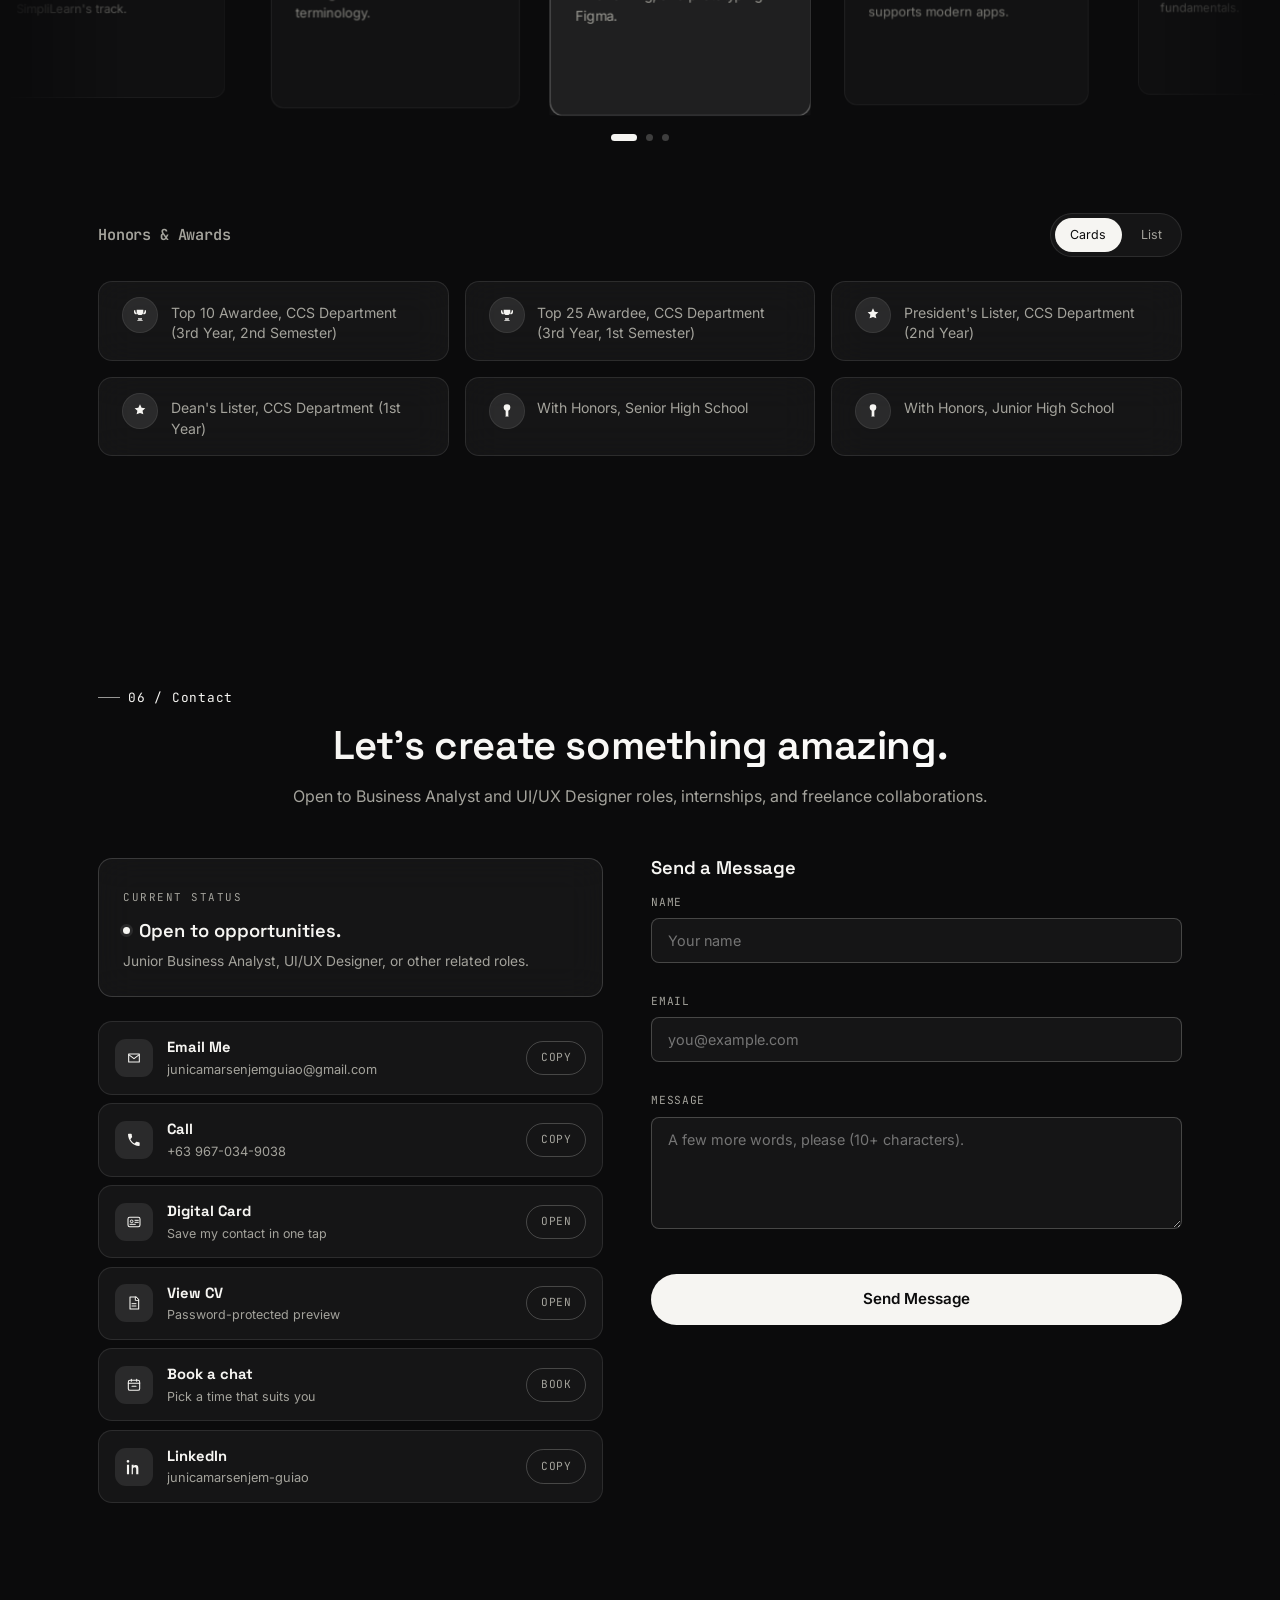
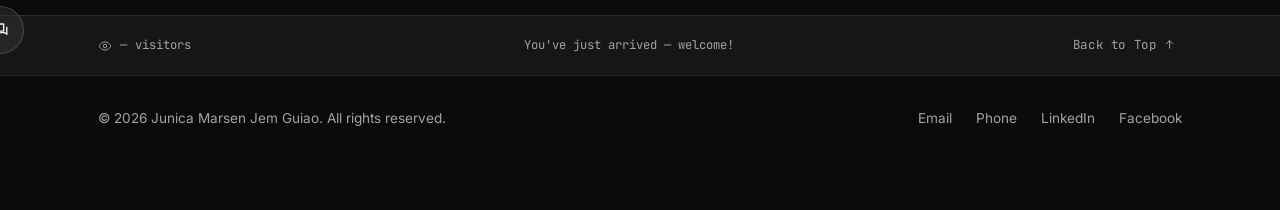
==== commit 96d597c9: "Build 49: add booking, roster, and forum updates" ====
--- a/index.html
+++ b/index.html
@@ -55,7 +55,7 @@
 
     <link href="https://fonts.googleapis.com/css2?family=Noto+Color+Emoji&display=swap" rel="stylesheet">
 
-    <link rel="stylesheet" href="style.css?v=31">
+    <link rel="stylesheet" href="style.css?v=49">
 </head>
 
 <body>
@@ -75,10 +75,10 @@
 
     <!-- Page loader — JMJ letters + name -->
     <div class="loader" id="loader" aria-hidden="true">
-        <div class="loader-bar" aria-hidden="true"><span></span></div>
         <div class="loader-inner">
             <div class="loader-jmj"><span>J</span><span>M</span><span>J</span><i>.</i></div>
             <div class="loader-name-wrap"><div class="loader-name">Junica Marsen Jem</div></div>
+            <div class="loader-bar" aria-hidden="true"><span></span></div>
         </div>
     </div>
 
@@ -555,6 +555,11 @@
                                 <button class="c-act" id="cvBtnContact">Open</button>
                             </div>
                             <div class="contact-row">
+                                <span class="c-ico"><svg viewBox="0 0 24 24" width="16" height="16" fill="none" stroke="currentColor" stroke-width="1.6" stroke-linecap="round"><rect x="3.5" y="5" width="17" height="15" rx="2.5"/><path d="M3.5 9.5h17M8 3.5v3M16 3.5v3M9 14h6"/></svg></span>
+                                <div class="c-body"><strong>Book a chat</strong><span>Pick a time that suits you</span></div>
+                                <button class="c-act" id="bookBtn">Book</button>
+                            </div>
+                            <div class="contact-row">
                                 <span class="c-ico"><svg viewBox="0 0 24 24" width="16" height="16"><path fill="currentColor" d="M4.98 3.5C4.98 4.6 4.1 5.5 3 5.5S1 4.6 1 3.5 1.9 1.5 3 1.5s1.98.9 1.98 2zM1.4 8.75h3.2V23H1.4V8.75zM8.5 8.75h3.07v1.95h.04c.43-.81 1.48-1.66 3.05-1.66 3.26 0 3.86 2.15 3.86 4.94V23h-3.2v-6.87c0-1.64-.03-3.75-2.29-3.75-2.29 0-2.64 1.79-2.64 3.63V23H8.5V8.75z"/></svg></span>
                                 <div class="c-body"><strong>LinkedIn</strong><a href="https://www.linkedin.com/in/junicamarsenjem-guiao" target="_blank" rel="noopener noreferrer">junicamarsenjem-guiao</a></div>
                                 <button class="c-act" data-copy-val="https://www.linkedin.com/in/junicamarsenjem-guiao">Copy</button>
@@ -774,7 +779,7 @@
                     <button data-cursor="arrow">Arrow</button>
                     <button data-cursor="dot">Dot</button>
                     <button data-cursor="system">System</button>
-                </div>
+</div>
             </div>
 
             <div class="panel-group">
@@ -783,6 +788,7 @@
                     <button data-sound-choice="on">On</button>
                     <button data-sound-choice="off">Off</button>
                 </div>
+            <p class="pref-build">portfolio build <b id="buildStamp">49</b></p>
             </div>
 
             
@@ -1031,6 +1037,12 @@
                     <div class="cc-head">
                         <strong>Community Chat</strong>
                         <span class="cc-presence" id="ccPresence"></span>
+                        <button type="button" class="cc-roster-btn" id="ccRosterBtn" aria-expanded="false"
+                            aria-controls="ccRoster" title="Who's here">
+                            <svg viewBox="0 0 24 24" width="15" height="15" fill="none" stroke="currentColor" stroke-width="1.7" stroke-linecap="round" stroke-linejoin="round"><path d="M16 19v-1.5a3.5 3.5 0 0 0-3.5-3.5h-5A3.5 3.5 0 0 0 4 17.5V19"/><circle cx="10" cy="8" r="3.2"/><path d="M20 19v-1.5a3.5 3.5 0 0 0-2.6-3.4M15.5 5.1a3.2 3.2 0 0 1 0 5.8"/></svg>
+                            <span id="ccRosterCount">0</span>
+                        </button>
+                        <div class="cc-roster" id="ccRoster" hidden></div>
                     </div>
                     <div class="cc-join" id="ccJoin">
                         <p>Join the chat</p>
@@ -1171,7 +1183,62 @@
     </div>
 
     <script src="https://cdnjs.cloudflare.com/ajax/libs/qrcodejs/1.0.0/qrcode.min.js"></script>
-    <script src="script.js?v=31"></script>
+    <script src="script.js?v=49"></script>
+
+    <div class="modal-overlay booking-modal" id="bookingModal" hidden aria-hidden="true" role="dialog"
+        aria-modal="true" aria-labelledby="bookingTitle">
+        <div class="modal booking-panel">
+            <button class="modal-close" id="bookingClose" aria-label="Close">&times;</button>
+            <p class="eyebrow">Book a chat</p>
+            <h3 id="bookingTitle">Let's find a time.</h3>
+            <p class="booking-sub" id="bookingSub">Tell me what you'd like to talk about and when suits you. I'll confirm by email.</p>
+
+            <div class="booking-embed" id="bookingEmbed" hidden></div>
+
+            <form class="booking-form" id="bookingForm" novalidate>
+                <label class="bk-field">
+                    <span>Your name</span>
+                    <input type="text" id="bkName" maxlength="60" autocomplete="name" required>
+                </label>
+                <label class="bk-field">
+                    <span>Email</span>
+                    <input type="email" id="bkEmail" maxlength="120" autocomplete="email" required>
+                </label>
+                <label class="bk-field">
+                    <span>What's it about?</span>
+                    <select id="bkTopic">
+                        <option value="Job opportunity">Job opportunity</option>
+                        <option value="Internship">Internship</option>
+                        <option value="Freelance project">Freelance project</option>
+                        <option value="Design feedback">Design feedback</option>
+                        <option value="Just saying hi">Just saying hi</option>
+                    </select>
+                </label>
+                <div class="bk-two">
+                    <label class="bk-field">
+                        <span>Preferred date</span>
+                        <input type="date" id="bkDate" required>
+                    </label>
+                    <label class="bk-field">
+                        <span>Time</span>
+                        <select id="bkTime"></select>
+                    </label>
+                </div>
+                <label class="bk-field">
+                    <span>Anything else? <i>optional</i></span>
+                    <textarea id="bkNote" rows="3" maxlength="400"></textarea>
+                </label>
+                <p class="bk-tz" id="bkTz"></p>
+                <p class="bk-msg" id="bkMsg" hidden></p>
+                <div class="bk-actions">
+                    <button type="submit" class="btn-primary" id="bkSubmit">Request this time</button>
+                    <a class="bk-alt" href="https://calendar.app.google/XmD6TrvMow25Mzg48" target="_blank" rel="noopener">open my calendar page</a>
+                    <a class="bk-alt" href="mailto:junicamarsenjemguiao@gmail.com">or email me</a>
+                </div>
+            </form>
+        </div>
+    </div>
+
 </body>
 
-</html>+</html>
--- a/style.css
+++ b/style.css
@@ -7,58 +7,14 @@
    ========================================================================== */
 
 /* ---------- Reset ---------- */
-*,
-*::before,
-*::after {
-    box-sizing: border-box;
-}
-
-html {
-    scroll-behavior: smooth;
-    overflow-x: clip;
-}
-
-body,
-h1,
-h2,
-h3,
-h4,
-p,
-ul,
-ol,
-dl,
-dd,
-figure {
-    margin: 0;
-}
-
-ul,
-ol {
-    padding: 0;
-    list-style: none;
-}
-
-img {
-    max-width: 100%;
-    display: block;
-}
-
-button {
-    font: inherit;
-    color: inherit;
-    background: none;
-    border: none;
-    cursor: pointer;
-}
-
-a {
-    color: inherit;
-    text-decoration: none;
-}
-
-[hidden] {
-    display: none !important;
-}
+*, *::before, *::after { box-sizing: border-box; }
+html { scroll-behavior: smooth; overflow-x: clip; }
+body, h1, h2, h3, h4, p, ul, ol, dl, dd, figure { margin: 0; }
+ul, ol { padding: 0; list-style: none; }
+img { max-width: 100%; display: block; }
+button { font: inherit; color: inherit; background: none; border: none; cursor: pointer; }
+a { color: inherit; text-decoration: none; }
+[hidden] { display: none !important; }
 
 /* ---------- Design tokens ---------- */
 :root {
@@ -68,25 +24,16 @@
 
     --accent-ink: #FFFFFF;
 
-    --space-1: .5rem;
-    --space-2: 1rem;
-    --space-3: 1.5rem;
-    --space-4: 2rem;
-    --space-5: 3rem;
-    --space-6: 4.5rem;
-    --space-7: 7rem;
-
-    --radius-sm: 8px;
-    --radius-md: 14px;
-    --radius-lg: 24px;
+    --space-1: .5rem;  --space-2: 1rem;  --space-3: 1.5rem;
+    --space-4: 2rem;   --space-5: 3rem;  --space-6: 4.5rem; --space-7: 7rem;
+
+    --radius-sm: 8px; --radius-md: 14px; --radius-lg: 24px;
     --container: 1180px;
     --header-h: 76px;
     --ease: cubic-bezier(.4, 0, .2, 1);
 
     /* Accent set at runtime (default: monochrome) */
-    --accent-h: 0;
-    --accent-s: 0%;
-    --accent-l: 88%;
+    --accent-h: 0; --accent-s: 0%; --accent-l: 88%;
     --grad-a: var(--accent-hover);
     --grad-b: var(--accent);
 
@@ -96,13 +43,9 @@
 }
 
 [data-theme="dark"] {
-    --bg: #0B0B0C;
-    --bg-elev: #151515;
-    --bg-elev-2: #1B1B1B;
-    --text: #F6F5F2;
-    --text-dim: #A4A39C;
-    --line: rgba(246, 245, 242, 0.10);
-    --line-strong: rgba(246, 245, 242, 0.22);
+    --bg: #0B0B0C; --bg-elev: #151515; --bg-elev-2: #1B1B1B;
+    --text: #F6F5F2; --text-dim: #A4A39C;
+    --line: rgba(246, 245, 242, 0.10); --line-strong: rgba(246, 245, 242, 0.22);
     --shadow: 0 24px 60px -24px rgba(0, 0, 0, .65);
 
     --accent: hsl(var(--accent-h) var(--accent-s) var(--accent-l));
@@ -119,13 +62,9 @@
 }
 
 [data-theme="light"] {
-    --bg: #FAFAF7;
-    --bg-elev: #F1F0EA;
-    --bg-elev-2: #E9E7DE;
-    --text: #15140F;
-    --text-dim: #5B5A52;
-    --line: rgba(21, 20, 15, 0.10);
-    --line-strong: rgba(21, 20, 15, 0.20);
+    --bg: #FAFAF7; --bg-elev: #F1F0EA; --bg-elev-2: #E9E7DE;
+    --text: #15140F; --text-dim: #5B5A52;
+    --line: rgba(21, 20, 15, 0.10); --line-strong: rgba(21, 20, 15, 0.20);
     --shadow: 0 24px 60px -24px rgba(21, 20, 15, .25);
 
     --accent: hsl(var(--accent-h) var(--accent-s) calc(var(--accent-l) - 12%));
@@ -144,8 +83,7 @@
 /* Minimal Monochrome (default preset) — pure black & white accents with
    correct contrast in each mode. */
 [data-preset="mono"][data-theme="dark"] {
-    --accent: #F6F5F2;
-    --accent-hover: #FFFFFF;
+    --accent: #F6F5F2; --accent-hover: #FFFFFF;
     --accent-ink: #0B0B0C;
     --accent-glow: rgba(255, 255, 255, .22);
     --accent-glow-soft: rgba(255, 255, 255, .09);
@@ -153,10 +91,8 @@
     --ambient-1: rgba(255, 255, 255, .05);
     --ambient-2: rgba(255, 255, 255, .03);
 }
-
 [data-preset="mono"][data-theme="light"] {
-    --accent: #15140F;
-    --accent-hover: #000000;
+    --accent: #15140F; --accent-hover: #000000;
     --accent-ink: #FFFFFF;
     --accent-glow: rgba(21, 20, 15, .16);
     --accent-glow-soft: rgba(21, 20, 15, .07);
@@ -167,23 +103,16 @@
 
 /* ---------- Base ---------- */
 body {
-    background: var(--bg);
-    color: var(--text);
-    font-family: var(--font-body);
-    line-height: 1.6;
+    background: var(--bg); color: var(--text);
+    font-family: var(--font-body); line-height: 1.6;
     -webkit-font-smoothing: antialiased;
     transition: background .35s var(--ease), color .35s var(--ease);
-    overflow-x: hidden;
-    position: relative;
+    overflow-x: hidden; position: relative;
 }
 
 /* Ambient gradient wash — always on (subtle, follows accent) */
 body::before {
-    content: '';
-    position: fixed;
-    inset: 0;
-    z-index: -2;
-    pointer-events: none;
+    content: ''; position: fixed; inset: 0; z-index: -2; pointer-events: none;
     background:
         radial-gradient(ellipse 900px 560px at 10% -10%, var(--ambient-1), transparent 60%),
         radial-gradient(ellipse 820px 560px at 100% 20%, var(--ambient-2), transparent 60%),
@@ -193,13 +122,8 @@
 
 /* Grid texture — OFF by default; enabled via Appearance Studio */
 body::after {
-    content: '';
-    position: fixed;
-    inset: 0;
-    z-index: -2;
-    pointer-events: none;
-    opacity: 0;
-    transition: opacity .4s var(--ease);
+    content: ''; position: fixed; inset: 0; z-index: -2; pointer-events: none;
+    opacity: 0; transition: opacity .4s var(--ease);
     background-image:
         linear-gradient(var(--line) 1px, transparent 1px),
         linear-gradient(90deg, var(--line) 1px, transparent 1px);
@@ -207,5434 +131,1390 @@
     -webkit-mask-image: radial-gradient(ellipse 80% 70% at 50% 30%, #000 20%, transparent 75%);
     mask-image: radial-gradient(ellipse 80% 70% at 50% 30%, #000 20%, transparent 75%);
 }
-
-[data-grid="on"] body::after {
-    opacity: var(--grid-alpha);
-}
-
-h1,
-h2,
-h3,
-h4 {
-    font-family: var(--font-display);
-    font-weight: 600;
-    letter-spacing: -0.01em;
-    line-height: 1.1;
-}
+[data-grid="on"] body::after { opacity: var(--grid-alpha); }
+
+h1, h2, h3, h4 { font-family: var(--font-display); font-weight: 600; letter-spacing: -0.01em; line-height: 1.1; }
 
 .eyebrow {
-    font-family: var(--font-mono);
-    font-size: .8rem;
-    letter-spacing: .06em;
-    color: var(--accent);
-    margin-bottom: var(--space-2);
-    display: inline-flex;
-    align-items: center;
-    gap: .5rem;
-}
-
-.eyebrow::before {
-    content: '';
-    width: 22px;
-    height: 1px;
-    background: var(--accent);
-    opacity: .6;
-}
-
-.section-inner,
-.footer-inner {
-    max-width: var(--container);
-    margin: 0 auto;
+    font-family: var(--font-mono); font-size: .8rem; letter-spacing: .06em;
+    color: var(--accent); margin-bottom: var(--space-2);
+    display: inline-flex; align-items: center; gap: .5rem;
+}
+.eyebrow::before { content: ''; width: 22px; height: 1px; background: var(--accent); opacity: .6; }
+
+.section-inner, .footer-inner {
+    max-width: var(--container); margin: 0 auto;
     padding-inline: clamp(1.25rem, 5vw, 3rem);
 }
-
-section {
-    padding-block: var(--space-7);
-    scroll-margin-top: var(--header-h);
-}
-
-h2 {
-    font-size: clamp(1.7rem, 3.4vw, 2.5rem);
-}
+section { padding-block: var(--space-7); scroll-margin-top: var(--header-h); }
+h2 { font-size: clamp(1.7rem, 3.4vw, 2.5rem); }
 
 .skip-link {
-    position: absolute;
-    left: -999px;
-    top: 0;
-    background: var(--accent);
-    color: var(--accent-ink);
-    padding: .6rem 1rem;
-    z-index: 999;
-    border-radius: 0 0 var(--radius-sm) 0;
-}
-
-.skip-link:focus {
-    left: 0;
-}
-
-a:focus-visible,
-button:focus-visible,
-input:focus-visible {
-    outline: 2px solid var(--accent);
-    outline-offset: 3px;
-    border-radius: var(--radius-sm);
-}
-
-.sr-only {
-    position: absolute;
-    width: 1px;
-    height: 1px;
-    padding: 0;
-    margin: -1px;
-    overflow: hidden;
-    clip: rect(0, 0, 0, 0);
-    white-space: nowrap;
-    border: 0;
-}
+    position: absolute; left: -999px; top: 0; background: var(--accent);
+    color: var(--accent-ink); padding: .6rem 1rem; z-index: 999; border-radius: 0 0 var(--radius-sm) 0;
+}
+.skip-link:focus { left: 0; }
+
+a:focus-visible, button:focus-visible, input:focus-visible {
+    outline: 2px solid var(--accent); outline-offset: 3px; border-radius: var(--radius-sm);
+}
+
+.sr-only { position: absolute; width: 1px; height: 1px; padding: 0; margin: -1px; overflow: hidden; clip: rect(0,0,0,0); white-space: nowrap; border: 0; }
 
 /* Scroll progress */
 .scroll-progress {
-    position: fixed;
-    top: 0;
-    left: 0;
-    height: 3px;
-    width: 0%;
+    position: fixed; top: 0; left: 0; height: 3px; width: 0%;
     background: linear-gradient(90deg, var(--grad-a), var(--grad-b));
-    z-index: 400;
-    box-shadow: 0 0 12px var(--accent-glow);
+    z-index: 400; box-shadow: 0 0 12px var(--accent-glow);
     transition: width .08s linear;
 }
 
 /* ---------- Page loader — JMJ letters ---------- */
 .loader {
-    position: fixed;
-    inset: 0;
-    z-index: 900;
-    display: grid;
-    place-content: center;
-    background: var(--boot-bg, var(--bg));
-    transition: opacity .55s var(--ease), visibility .55s var(--ease);
-}
-
-.loader-inner {
-    display: flex;
-    flex-direction: column;
-    align-items: center;
-    position: relative;
-}
-
+    position: fixed; inset: 0; z-index: 900; display: grid; place-content: center;
+    background: var(--boot-bg, var(--bg)); transition: opacity .55s var(--ease), visibility .55s var(--ease);
+}
+.loader-inner { display: flex; flex-direction: column; align-items: center; position: relative; }
 .loader-inner::before {
-    content: '';
-    position: absolute;
-    left: 50%;
-    top: 40%;
-    transform: translate(-50%, -50%);
-    width: 260px;
-    height: 260px;
-    border-radius: 50%;
-    pointer-events: none;
-    background: radial-gradient(circle, var(--accent-glow-soft, rgba(120, 120, 120, .12)), transparent 68%);
-    opacity: 0;
-    animation: loader-glow 1.4s var(--ease) .3s forwards;
-}
-
-@keyframes loader-glow {
-    to {
-        opacity: 1;
-    }
-}
+    content: ''; position: absolute; left: 50%; top: 40%; transform: translate(-50%, -50%);
+    width: 260px; height: 260px; border-radius: 50%; pointer-events: none;
+    background: radial-gradient(circle, var(--accent-glow-soft, rgba(120,120,120,.12)), transparent 68%);
+    opacity: 0; animation: loader-glow 1.4s var(--ease) .3s forwards;
+}
+@keyframes loader-glow { to { opacity: 1; } }
 
 /* Rotating orbital rings around the mark — subtle, premium */
 .loader-orbits {
-    position: absolute;
-    left: 50%;
-    top: 50%;
-    width: 200px;
-    height: 200px;
-    transform: translate(-50%, -50%);
-    pointer-events: none;
-    opacity: 0;
+    position: absolute; left: 50%; top: 50%; width: 200px; height: 200px;
+    transform: translate(-50%, -50%); pointer-events: none; opacity: 0;
     animation: loader-fade .8s var(--ease) .4s forwards;
 }
-
 .loader-orbits span {
-    position: absolute;
-    inset: 0;
-    border-radius: 50%;
-    border: 1px solid transparent;
-    border-top-color: color-mix(in srgb, var(--accent) 45%, transparent);
+    position: absolute; inset: 0; border-radius: 50%;
+    border: 1px solid transparent; border-top-color: color-mix(in srgb, var(--accent) 45%, transparent);
     border-right-color: color-mix(in srgb, var(--accent) 18%, transparent);
 }
-
-.loader-orbits span:nth-child(1) {
-    animation: orbit-spin 2.6s linear infinite;
-}
-
-.loader-orbits span:nth-child(2) {
-    inset: 22px;
-    border-top-color: color-mix(in srgb, var(--accent) 28%, transparent);
-    animation: orbit-spin 3.4s linear infinite reverse;
-}
-
-.loader-orbits span:nth-child(3) {
-    inset: 44px;
-    border-top-color: color-mix(in srgb, var(--accent) 16%, transparent);
-    animation: orbit-spin 4.6s linear infinite;
-}
-
-@keyframes orbit-spin {
-    to {
-        transform: rotate(360deg);
-    }
-}
-
-@media (prefers-reduced-motion: reduce) {
-    .loader-orbits {
-        display: none;
-    }
-}
+.loader-orbits span:nth-child(1) { animation: orbit-spin 2.6s linear infinite; }
+.loader-orbits span:nth-child(2) { inset: 22px; border-top-color: color-mix(in srgb, var(--accent) 28%, transparent); animation: orbit-spin 3.4s linear infinite reverse; }
+.loader-orbits span:nth-child(3) { inset: 44px; border-top-color: color-mix(in srgb, var(--accent) 16%, transparent); animation: orbit-spin 4.6s linear infinite; }
+@keyframes orbit-spin { to { transform: rotate(360deg); } }
+@media (prefers-reduced-motion: reduce) { .loader-orbits { display: none; } }
 
 .loader-pct {
-    margin-top: .7rem;
-    font-family: var(--font-mono);
-    font-size: .68rem;
-    letter-spacing: .18em;
-    color: var(--text-dim);
-    opacity: 0;
+    margin-top: .7rem; font-family: var(--font-mono); font-size: .68rem;
+    letter-spacing: .18em; color: var(--text-dim); opacity: 0;
     animation: loader-fade .5s var(--ease) .8s forwards;
     font-variant-numeric: tabular-nums;
 }
-
 .loader-progress {
-    margin-top: 1.1rem;
-    width: 120px;
-    height: 2px;
-    border-radius: 2px;
-    background: color-mix(in srgb, var(--text) 10%, transparent);
-    overflow: hidden;
-    opacity: 0;
-    animation: loader-fade .5s var(--ease) .7s forwards;
-}
-
+    margin-top: 1.1rem; width: 120px; height: 2px; border-radius: 2px;
+    background: color-mix(in srgb, var(--text) 10%, transparent); overflow: hidden;
+    opacity: 0; animation: loader-fade .5s var(--ease) .7s forwards;
+}
 .loader-progress span {
-    display: block;
-    height: 100%;
-    width: 40%;
-    border-radius: 2px;
+    display: block; height: 100%; width: 40%; border-radius: 2px;
     background: linear-gradient(90deg, transparent, var(--accent), transparent);
     animation: loader-slide 1.1s ease-in-out infinite;
 }
-
-@keyframes loader-fade {
-    to {
-        opacity: 1;
-    }
-}
-
-@keyframes loader-slide {
-    0% {
-        transform: translateX(-120%);
-    }
-
-    100% {
-        transform: translateX(320%);
-    }
-}
-
-.loader.hide {
-    opacity: 0;
-    visibility: hidden;
-}
-
-.loader-jmj {
-    display: flex;
-    align-items: baseline;
-    font-family: var(--font-display);
-    font-weight: 700;
-    font-size: clamp(3rem, 10vw, 5rem);
-    letter-spacing: -.03em;
-    line-height: 1;
-}
-
+@keyframes loader-fade { to { opacity: 1; } }
+@keyframes loader-slide { 0% { transform: translateX(-120%); } 100% { transform: translateX(320%); } }
+.loader.hide { opacity: 0; visibility: hidden; }
+.loader-jmj { display: flex; align-items: baseline; font-family: var(--font-display); font-weight: 700; font-size: clamp(3rem, 10vw, 5rem); letter-spacing: -.03em; line-height: 1; }
 .loader-jmj span {
-    display: inline-block;
-    opacity: 0;
+    display: inline-block; opacity: 0;
     background: linear-gradient(120deg, var(--text), var(--grad-a), var(--grad-b), var(--text));
     background-size: 300% 100%;
-    -webkit-background-clip: text;
-    background-clip: text;
-    -webkit-text-fill-color: transparent;
+    -webkit-background-clip: text; background-clip: text; -webkit-text-fill-color: transparent;
     animation: jmj-in .6s var(--ease) forwards, jmj-hue 2.2s linear infinite;
 }
-
-.loader-jmj span:nth-child(1) {
-    animation-delay: .05s, .05s;
-}
-
-.loader-jmj span:nth-child(2) {
-    animation-delay: .18s, .18s;
-}
-
-.loader-jmj span:nth-child(3) {
-    animation-delay: .31s, .31s;
-}
-
+.loader-jmj span:nth-child(1) { animation-delay: .05s, .05s; }
+.loader-jmj span:nth-child(2) { animation-delay: .18s, .18s; }
+.loader-jmj span:nth-child(3) { animation-delay: .31s, .31s; }
 .loader-jmj i {
-    font-style: normal;
-    color: var(--accent);
-    opacity: 0;
+    font-style: normal; color: var(--accent); opacity: 0;
     animation: jmj-dot .5s var(--ease) .5s forwards, jmj-pulse 1.4s ease-in-out .9s infinite;
 }
-
-@keyframes jmj-in {
-    from {
-        opacity: 0;
-        transform: translateY(26px) scale(.92);
-    }
-
-    to {
-        opacity: 1;
-        transform: translateY(0) scale(1);
-    }
-}
-
-@keyframes jmj-hue {
-    0% {
-        background-position: 0% 50%;
-    }
-
-    100% {
-        background-position: 300% 50%;
-    }
-}
-
-@keyframes jmj-dot {
-    from {
-        opacity: 0;
-        transform: scale(0);
-    }
-
-    to {
-        opacity: 1;
-        transform: scale(1);
-    }
-}
-
-@keyframes jmj-pulse {
-
-    0%,
-    100% {
-        transform: scale(1);
-    }
-
-    50% {
-        transform: scale(1.35);
-    }
-}
-
-.loader-name-wrap {
-    display: flex;
-    flex-direction: column;
-    align-items: center;
-    gap: .35rem;
-    margin-top: .1rem;
-}
-
+@keyframes jmj-in { from { opacity: 0; transform: translateY(26px) scale(.92); } to { opacity: 1; transform: translateY(0) scale(1); } }
+@keyframes jmj-hue { 0% { background-position: 0% 50%; } 100% { background-position: 300% 50%; } }
+@keyframes jmj-dot { from { opacity: 0; transform: scale(0); } to { opacity: 1; transform: scale(1); } }
+@keyframes jmj-pulse { 0%, 100% { transform: scale(1); } 50% { transform: scale(1.35); } }
+.loader-name-wrap { display: flex; flex-direction: column; align-items: center; gap: .35rem; margin-top: .1rem; }
 .loader-rule {
-    display: block;
-    height: 1px;
-    width: 0;
+    display: block; height: 1px; width: 0;
     background: linear-gradient(90deg, transparent, var(--text-dim), transparent);
     animation: rule-grow 1s var(--ease) .35s forwards;
 }
-
-@keyframes rule-grow {
-    to {
-        width: 120px;
-    }
-}
-
+@keyframes rule-grow { to { width: 120px; } }
 .loader-name {
-    font-family: var(--font-mono);
-    font-size: clamp(.7rem, 2vw, .82rem);
-    text-transform: uppercase;
-    color: var(--text-dim);
-    letter-spacing: .5em;
-    text-indent: .5em;
-    opacity: 0;
-    filter: blur(6px);
+    font-family: var(--font-mono); font-size: clamp(.7rem, 2vw, .82rem);
+    text-transform: uppercase; color: var(--text-dim);
+    letter-spacing: .5em; text-indent: .5em; opacity: 0; filter: blur(6px);
     animation: name-track 1.1s var(--ease) .55s forwards;
 }
-
 @keyframes name-track {
-    to {
-        opacity: 1;
-        filter: blur(0);
-        letter-spacing: .22em;
-        text-indent: .22em;
-    }
+    to { opacity: 1; filter: blur(0); letter-spacing: .22em; text-indent: .22em; }
 }
 
 /* ---------- Custom arrow cursor ---------- */
-body.cursor-on,
-body.cursor-on a,
-body.cursor-on button,
-body.cursor-on input,
-body.cursor-on label {
-    cursor: none;
-}
-
+body.cursor-on, body.cursor-on a, body.cursor-on button,
+body.cursor-on input, body.cursor-on label { cursor: none; }
 .cursor-arrow {
-    position: fixed;
-    top: 0;
-    left: 0;
-    z-index: 800;
-    pointer-events: none;
-    color: var(--accent);
-    opacity: 0;
+    position: fixed; top: 0; left: 0; z-index: 800; pointer-events: none;
+    color: var(--accent); opacity: 0;
     filter: drop-shadow(0 2px 6px rgba(0, 0, 0, .3));
     transition: opacity .2s var(--ease);
     will-change: transform;
 }
-
-body.cursor-on .cursor-arrow {
-    opacity: 1;
-}
-
+body.cursor-on .cursor-arrow { opacity: 1; }
 .cursor-arrow svg {
     display: block;
     transition: transform .18s var(--ease);
     transform-origin: 6px 4px;
 }
-
-.cursor-arrow.hover svg {
-    transform: rotate(-12deg) scale(1.22);
-}
-
-.cursor-arrow.down svg {
-    transform: rotate(-18deg) scale(.82);
-}
-
-.cursor-arrow.hover {
-    color: var(--accent-hover);
-    filter: drop-shadow(0 0 8px var(--accent-glow));
-}
+.cursor-arrow.hover svg { transform: rotate(-12deg) scale(1.22); }
+.cursor-arrow.down svg { transform: rotate(-18deg) scale(.82); }
+.cursor-arrow.hover { color: var(--accent-hover); filter: drop-shadow(0 0 8px var(--accent-glow)); }
 
 /* Shared voice-dictation mic button */
 .mic-btn {
-    width: 30px;
-    height: 30px;
-    flex-shrink: 0;
-    display: grid;
-    place-items: center;
-    border-radius: 50%;
-    color: var(--text-dim);
-    transition: color .2s var(--ease), background .2s var(--ease);
-}
-
-.mic-btn:hover {
-    color: var(--accent);
-    background: var(--accent-glow-soft);
-}
-
-.mic-btn.listening {
-    color: #e5484d;
-    animation: mic-live 1.2s ease-in-out infinite;
-}
+    width: 30px; height: 30px; flex-shrink: 0; display: grid; place-items: center; border-radius: 50%;
+    color: var(--text-dim); transition: color .2s var(--ease), background .2s var(--ease);
+}
+.mic-btn:hover { color: var(--accent); background: var(--accent-glow-soft); }
+.mic-btn.listening { color: #e5484d; animation: mic-live 1.2s ease-in-out infinite; }
 
 /* Ambient canvas */
-.ambient-canvas {
-    position: fixed;
-    inset: 0;
-    z-index: -1;
-    pointer-events: none;
-}
+.ambient-canvas { position: fixed; inset: 0; z-index: -1; pointer-events: none; }
 
 /* ---------- Buttons ---------- */
 .btn {
-    display: inline-flex;
-    align-items: center;
-    gap: .5rem;
-    padding: .85rem 1.6rem;
-    border-radius: 999px;
-    font-weight: 600;
-    font-size: .95rem;
+    display: inline-flex; align-items: center; gap: .5rem; padding: .85rem 1.6rem;
+    border-radius: 999px; font-weight: 600; font-size: .95rem;
     transition: transform .25s var(--ease), background .25s var(--ease), border-color .25s var(--ease), color .25s var(--ease), box-shadow .25s var(--ease);
 }
-
-.btn-primary {
-    background: var(--accent);
-    color: var(--accent-ink);
-}
-
-.btn-primary:hover {
-    background: var(--accent-hover);
-    transform: translateY(-2px);
-    box-shadow: 0 12px 32px -8px var(--accent-glow);
-}
-
-.btn-outline {
-    border: 1.5px solid var(--line-strong);
-    color: var(--text);
-}
-
-.btn-outline:hover {
-    border-color: var(--accent);
-    color: var(--accent);
-    transform: translateY(-2px);
-}
-
-.btn-sm {
-    padding: .55rem 1.05rem;
-    font-size: .84rem;
-}
-
-.btn-ghost {
-    color: var(--text-dim);
-    border: 1px solid var(--line);
-}
-
-.btn-ghost:hover {
-    color: var(--accent);
-    border-color: var(--accent);
-    transform: translateY(-2px);
-}
+.btn-primary { background: var(--accent); color: var(--accent-ink); }
+.btn-primary:hover { background: var(--accent-hover); transform: translateY(-2px); box-shadow: 0 12px 32px -8px var(--accent-glow); }
+.btn-outline { border: 1.5px solid var(--line-strong); color: var(--text); }
+.btn-outline:hover { border-color: var(--accent); color: var(--accent); transform: translateY(-2px); }
+.btn-sm { padding: .55rem 1.05rem; font-size: .84rem; }
+.btn-ghost { color: var(--text-dim); border: 1px solid var(--line); }
+.btn-ghost:hover { color: var(--accent); border-color: var(--accent); transform: translateY(-2px); }
 
 /* ==========================================================================
    HEADER / NAV
    ========================================================================== */
 .site-header {
-    position: sticky;
-    top: 0;
-    z-index: 100;
-    height: var(--header-h);
+    position: sticky; top: 0; z-index: 100; height: var(--header-h);
     backdrop-filter: blur(14px);
     background: color-mix(in srgb, var(--bg) 78%, transparent);
     border-bottom: 1px solid var(--line);
 }
-
 .navbar {
-    max-width: var(--container);
-    margin: 0 auto;
-    height: 100%;
+    max-width: var(--container); margin: 0 auto; height: 100%;
     padding-inline: clamp(1.25rem, 5vw, 3rem);
-    display: flex;
-    align-items: center;
-    justify-content: space-between;
-    gap: var(--space-3);
-}
-
-.logo {
-    font-family: var(--font-display);
-    font-weight: 700;
-    font-size: 1.25rem;
-    letter-spacing: -0.02em;
-    transition: opacity .2s var(--ease);
-}
-
-.logo span {
-    color: var(--accent);
-}
-
-.logo:hover {
-    opacity: .75;
-}
-
-.nav-menu {
-    display: flex;
-    align-items: center;
-    gap: var(--space-4);
-    margin: 0 auto;
-}
-
-.nav-link {
-    position: relative;
-    font-size: .92rem;
-    color: var(--text-dim);
-    padding-block: .35rem;
-    transition: color .2s var(--ease);
-}
-
-.nav-link::after {
-    content: '';
-    position: absolute;
-    left: 0;
-    bottom: 0;
-    width: 0;
-    height: 1.5px;
-    background: var(--accent);
-    transition: width .25s var(--ease);
-}
-
-.nav-link:hover {
-    color: var(--text);
-}
-
-.nav-link:hover::after {
-    width: 100%;
-}
-
-.nav-link.active {
-    color: var(--accent);
-}
-
-.nav-link.active::after {
-    width: 100%;
-}
-
-.nav-menu-extra {
-    display: none;
-}
-
-.nav-actions {
-    display: flex;
-    align-items: center;
-    gap: .55rem;
-}
+    display: flex; align-items: center; justify-content: space-between; gap: var(--space-3);
+}
+.logo { font-family: var(--font-display); font-weight: 700; font-size: 1.25rem; letter-spacing: -0.02em; transition: opacity .2s var(--ease); }
+.logo span { color: var(--accent); }
+.logo:hover { opacity: .75; }
+
+.nav-menu { display: flex; align-items: center; gap: var(--space-4); margin: 0 auto; }
+.nav-link { position: relative; font-size: .92rem; color: var(--text-dim); padding-block: .35rem; transition: color .2s var(--ease); }
+.nav-link::after { content: ''; position: absolute; left: 0; bottom: 0; width: 0; height: 1.5px; background: var(--accent); transition: width .25s var(--ease); }
+.nav-link:hover { color: var(--text); }
+.nav-link:hover::after { width: 100%; }
+.nav-link.active { color: var(--accent); }
+.nav-link.active::after { width: 100%; }
+.nav-menu-extra { display: none; }
+
+.nav-actions { display: flex; align-items: center; gap: .55rem; }
 
 .nav-search {
-    display: inline-flex;
-    align-items: center;
-    gap: .5rem;
-    padding: .45rem .7rem .45rem .8rem;
-    border-radius: 999px;
-    border: 1px solid var(--line);
-    background: var(--glass-bg);
-    color: var(--text-dim);
-    font-size: .82rem;
-    transition: border-color .2s var(--ease), color .2s var(--ease);
-}
-
-.nav-search:hover {
-    border-color: var(--accent);
-    color: var(--text);
-}
-
-.nav-search kbd {
-    font-family: var(--font-mono);
-    font-size: .68rem;
-    padding: .1rem .4rem;
-    border-radius: 6px;
-    border: 1px solid var(--line-strong);
-    color: var(--text-dim);
-}
-
-.icon-btn,
-.theme-btn {
-    width: 38px;
-    height: 38px;
-    display: grid;
-    place-items: center;
-    border-radius: 50%;
-    color: var(--text);
-    border: 1px solid var(--line);
+    display: inline-flex; align-items: center; gap: .5rem; padding: .45rem .7rem .45rem .8rem;
+    border-radius: 999px; border: 1px solid var(--line); background: var(--glass-bg);
+    color: var(--text-dim); font-size: .82rem; transition: border-color .2s var(--ease), color .2s var(--ease);
+}
+.nav-search:hover { border-color: var(--accent); color: var(--text); }
+.nav-search kbd { font-family: var(--font-mono); font-size: .68rem; padding: .1rem .4rem; border-radius: 6px; border: 1px solid var(--line-strong); color: var(--text-dim); }
+
+.icon-btn, .theme-btn {
+    width: 38px; height: 38px; display: grid; place-items: center; border-radius: 50%;
+    color: var(--text); border: 1px solid var(--line);
     transition: border-color .2s var(--ease), transform .2s var(--ease), color .2s var(--ease);
 }
-
-.icon-btn:hover,
-.theme-btn:hover {
-    border-color: var(--accent);
-    color: var(--accent);
-    transform: translateY(-2px);
-}
-
-.icon-btn svg path[fill]:not([fill="none"]),
-.icon-moon,
-.icon-sun circle {
-    fill: currentColor;
-}
-
-.theme-btn .icon-sun {
-    display: none;
-}
-
-[data-theme="light"] .theme-btn .icon-moon {
-    display: none;
-}
-
-[data-theme="light"] .theme-btn .icon-sun {
-    display: block;
-}
-
-.nav-toggle {
-    display: none;
-    width: 38px;
-    height: 38px;
-    flex-direction: column;
-    justify-content: center;
-    gap: 5px;
-}
-
-.nav-toggle span {
-    width: 20px;
-    height: 1.6px;
-    background: var(--text);
-    transition: transform .25s var(--ease), opacity .25s var(--ease);
-}
-
-.nav-toggle[aria-expanded="true"] span:nth-child(1) {
-    transform: translateY(6.6px) rotate(45deg);
-}
-
-.nav-toggle[aria-expanded="true"] span:nth-child(2) {
-    opacity: 0;
-}
-
-.nav-toggle[aria-expanded="true"] span:nth-child(3) {
-    transform: translateY(-6.6px) rotate(-45deg);
-}
+.icon-btn:hover, .theme-btn:hover { border-color: var(--accent); color: var(--accent); transform: translateY(-2px); }
+.icon-btn svg path[fill]:not([fill="none"]), .icon-moon, .icon-sun circle { fill: currentColor; }
+.theme-btn .icon-sun { display: none; }
+[data-theme="light"] .theme-btn .icon-moon { display: none; }
+[data-theme="light"] .theme-btn .icon-sun { display: block; }
+
+.nav-toggle { display: none; width: 38px; height: 38px; flex-direction: column; justify-content: center; gap: 5px; }
+.nav-toggle span { width: 20px; height: 1.6px; background: var(--text); transition: transform .25s var(--ease), opacity .25s var(--ease); }
+.nav-toggle[aria-expanded="true"] span:nth-child(1) { transform: translateY(6.6px) rotate(45deg); }
+.nav-toggle[aria-expanded="true"] span:nth-child(2) { opacity: 0; }
+.nav-toggle[aria-expanded="true"] span:nth-child(3) { transform: translateY(-6.6px) rotate(-45deg); }
 
 /* ==========================================================================
    HERO
    ========================================================================== */
 .hero {
-    min-height: calc(100vh - var(--header-h));
-    display: flex;
-    flex-direction: column;
-    justify-content: center;
-    padding-block: var(--space-6);
-    position: relative;
-}
-
+    min-height: calc(100vh - var(--header-h)); display: flex; flex-direction: column;
+    justify-content: center; padding-block: var(--space-6); position: relative;
+}
 .hero-inner {
-    max-width: var(--container);
-    margin: 0 auto;
-    width: 100%;
+    max-width: var(--container); margin: 0 auto; width: 100%;
     padding-inline: clamp(1.25rem, 5vw, 3rem);
-    display: grid;
-    grid-template-columns: 1.15fr .85fr;
-    gap: clamp(2rem, 6vw, 5rem);
-    align-items: center;
-}
-
+    display: grid; grid-template-columns: 1.15fr .85fr; gap: clamp(2rem, 6vw, 5rem); align-items: center;
+}
 .status-pill {
-    display: inline-flex;
-    align-items: center;
-    gap: .55rem;
-    padding: .45rem .95rem;
-    border-radius: 999px;
-    border: 1px solid var(--glass-border);
-    background: var(--glass-bg);
-    backdrop-filter: blur(var(--glass-blur));
-    -webkit-backdrop-filter: blur(var(--glass-blur));
-    font-family: var(--font-mono);
-    font-size: .78rem;
-    color: var(--text-dim);
-    margin-bottom: var(--space-3);
-}
-
-.status-dot {
-    width: 7px;
-    height: 7px;
-    border-radius: 50%;
-    background: var(--accent);
-    box-shadow: 0 0 0 3px var(--accent-glow-soft);
-    animation: pulse-dot 2.2s ease-in-out infinite;
-}
-
-@keyframes pulse-dot {
-
-    0%,
-    100% {
-        transform: scale(1);
-        box-shadow: 0 0 0 3px var(--accent-glow-soft);
-    }
-
-    50% {
-        transform: scale(1.25);
-        box-shadow: 0 0 0 6px transparent;
-    }
-}
+    display: inline-flex; align-items: center; gap: .55rem; padding: .45rem .95rem; border-radius: 999px;
+    border: 1px solid var(--glass-border); background: var(--glass-bg);
+    backdrop-filter: blur(var(--glass-blur)); -webkit-backdrop-filter: blur(var(--glass-blur));
+    font-family: var(--font-mono); font-size: .78rem; color: var(--text-dim); margin-bottom: var(--space-3);
+}
+.status-dot { width: 7px; height: 7px; border-radius: 50%; background: var(--accent); box-shadow: 0 0 0 3px var(--accent-glow-soft); animation: pulse-dot 2.2s ease-in-out infinite; }
+@keyframes pulse-dot { 0%, 100% { transform: scale(1); box-shadow: 0 0 0 3px var(--accent-glow-soft); } 50% { transform: scale(1.25); box-shadow: 0 0 0 6px transparent; } }
 
 .hero-text h1 {
-    font-size: clamp(2.4rem, 5.4vw, 4.2rem);
-    margin-bottom: var(--space-2);
-    color: var(--accent);
+    font-size: clamp(2.4rem, 5.4vw, 4.2rem); margin-bottom: var(--space-2); color: var(--accent);
     background: linear-gradient(120deg, var(--text) 10%, var(--grad-a) 55%, var(--grad-b) 90%);
-    -webkit-background-clip: text;
-    background-clip: text;
-    -webkit-text-fill-color: transparent;
-}
-
+    -webkit-background-clip: text; background-clip: text; -webkit-text-fill-color: transparent;
+}
 /* Name color-cycle — same feel as the JMJ loader */
 .name-anim {
     background: linear-gradient(120deg, var(--text), var(--grad-a), var(--grad-b), var(--text));
     background-size: 300% 100%;
-    -webkit-background-clip: text;
-    background-clip: text;
-    -webkit-text-fill-color: transparent;
+    -webkit-background-clip: text; background-clip: text; -webkit-text-fill-color: transparent;
     animation: jmj-hue 7s linear infinite;
 }
-
 /* Staggered hero entrance (plays once on load) */
-.hero-intro>* {
-    opacity: 0;
-    animation: hero-in .8s var(--ease) forwards;
-}
-
-.hero-intro>*:nth-child(1) {
-    animation-delay: 1.15s;
-}
-
-.hero-intro>*:nth-child(2) {
-    animation-delay: 1.3s;
-}
-
-.hero-intro>*:nth-child(3) {
-    animation-delay: 1.5s;
-}
-
-.hero-intro>*:nth-child(4) {
-    animation-delay: 1.65s;
-}
-
-.hero-intro>*:nth-child(5) {
-    animation-delay: 1.85s;
-}
-
-.hero-intro>*:nth-child(6) {
-    animation-delay: 2s;
-}
-
-@keyframes hero-in {
-    from {
-        opacity: 0;
-        transform: translateY(22px);
-    }
-
-    to {
-        opacity: 1;
-        transform: translateY(0);
-    }
-}
-
-.hero-text h1 span {
-    font-weight: 700;
-}
-
-.hero-role {
-    font-family: var(--font-mono);
-    font-size: 1rem;
-    color: var(--text-dim);
-    margin-bottom: var(--space-3);
-}
-
-.role-rotator {
-    display: inline-block;
-    height: 1.55em;
-    overflow: hidden;
-    vertical-align: bottom;
-}
-
-.role-track {
-    display: flex;
-    flex-direction: column;
-    animation: role-swap 6s var(--ease) infinite;
-}
-
-.role-track span {
-    height: 1.55em;
-    line-height: 1.55em;
-    color: var(--accent);
-    font-weight: 500;
-    white-space: nowrap;
-}
-
+.hero-intro > * { opacity: 0; animation: hero-in .8s var(--ease) forwards; }
+.hero-intro > *:nth-child(1) { animation-delay: 1.15s; }
+.hero-intro > *:nth-child(2) { animation-delay: 1.3s; }
+.hero-intro > *:nth-child(3) { animation-delay: 1.5s; }
+.hero-intro > *:nth-child(4) { animation-delay: 1.65s; }
+.hero-intro > *:nth-child(5) { animation-delay: 1.85s; }
+.hero-intro > *:nth-child(6) { animation-delay: 2s; }
+@keyframes hero-in { from { opacity: 0; transform: translateY(22px); } to { opacity: 1; transform: translateY(0); } }
+.hero-text h1 span { font-weight: 700; }
+.hero-role { font-family: var(--font-mono); font-size: 1rem; color: var(--text-dim); margin-bottom: var(--space-3); }
+.role-rotator { display: inline-block; height: 1.55em; overflow: hidden; vertical-align: bottom; }
+.role-track { display: flex; flex-direction: column; animation: role-swap 6s var(--ease) infinite; }
+.role-track span { height: 1.55em; line-height: 1.55em; color: var(--accent); font-weight: 500; white-space: nowrap; }
 @keyframes role-swap {
-
-    0%,
-    40% {
-        transform: translateY(0);
-    }
-
-    50%,
-    90% {
-        transform: translateY(-1.55em);
-    }
-
-    100% {
-        transform: translateY(-3.1em);
-    }
-}
-
-.hero-bio {
-    max-width: 54ch;
-    color: var(--text-dim);
-    font-size: 1.05rem;
-    margin-bottom: var(--space-4);
-    opacity: 0;
-    transform: translateY(18px);
-    filter: blur(4px);
+    0%, 40% { transform: translateY(0); }
+    50%, 90% { transform: translateY(-1.55em); }
+    100% { transform: translateY(-3.1em); }
+}
+.hero-bio { max-width: 54ch; color: var(--text-dim); font-size: 1.05rem; margin-bottom: var(--space-4);
+    opacity: 0; transform: translateY(18px); filter: blur(4px);
     animation: hero-bio-in 1s var(--ease) .55s forwards;
 }
-
 @keyframes hero-bio-in {
-    to {
-        opacity: 1;
-        transform: translateY(0);
-        filter: blur(0);
-    }
-}
-
+    to { opacity: 1; transform: translateY(0); filter: blur(0); }
+}
 @media (prefers-reduced-motion: reduce) {
-    .hero-bio {
-        animation: none;
-        opacity: 1;
-        transform: none;
-        filter: none;
-    }
-}
-
-.hero-actions {
-    display: flex;
-    gap: var(--space-2);
-    flex-wrap: wrap;
-    margin-bottom: var(--space-4);
-}
-
-.hero-meta {
-    font-size: .82rem;
-    display: flex;
-    flex-wrap: wrap;
-    gap: .55rem;
-    align-items: center;
-}
-
+    .hero-bio { animation: none; opacity: 1; transform: none; filter: none; }
+}
+.hero-actions { display: flex; gap: var(--space-2); flex-wrap: wrap; margin-bottom: var(--space-4); }
+.hero-meta { font-size: .82rem; display: flex; flex-wrap: wrap; gap: .55rem; align-items: center; }
 .meta-chip {
-    display: inline-flex;
-    align-items: center;
-    gap: .45rem;
-    padding: .5rem .9rem;
-    border-radius: 999px;
-    border: 1px solid var(--line);
-    background: var(--glass-bg);
-    color: var(--text-dim);
-    max-width: 100%;
+    display: inline-flex; align-items: center; gap: .45rem; padding: .5rem .9rem; border-radius: 999px;
+    border: 1px solid var(--line); background: var(--glass-bg); color: var(--text-dim); max-width: 100%;
     transition: border-color .2s var(--ease), color .2s var(--ease), box-shadow .2s var(--ease), transform .2s var(--ease);
 }
-
-.meta-chip-text {
-    overflow: hidden;
-    text-overflow: ellipsis;
-    white-space: nowrap;
-}
-
-a.meta-chip:hover,
-button.meta-chip:hover {
-    border-color: var(--accent-hover);
-    color: var(--text);
-    box-shadow: 0 8px 22px -12px var(--accent-glow);
-    transform: translateY(-2px);
-}
-
-.meta-chip.is-static {
-    cursor: default;
-}
-
-.meta-chip.is-copied {
-    border-color: var(--accent);
-    color: var(--accent);
-}
-
-.hero-visual {
-    display: flex;
-    justify-content: center;
-}
+.meta-chip-text { overflow: hidden; text-overflow: ellipsis; white-space: nowrap; }
+a.meta-chip:hover, button.meta-chip:hover { border-color: var(--accent-hover); color: var(--text); box-shadow: 0 8px 22px -12px var(--accent-glow); transform: translateY(-2px); }
+.meta-chip.is-static { cursor: default; }
+.meta-chip.is-copied { border-color: var(--accent); color: var(--accent); }
+
+.hero-visual { display: flex; justify-content: center; }
 
 /* ---------- Avatar: minimalist premium frame (no rotating glow) ---------- */
-.avatar-wrap {
-    position: relative;
-    width: min(340px, 100%);
-    aspect-ratio: 1/1;
-}
+.avatar-wrap { position: relative; width: min(340px, 100%); aspect-ratio: 1/1; }
 
 /* Character-unlock intro: frame snaps in, photo reveals with a light sweep */
-.avatar-wrap .avatar-corner {
-    opacity: 0;
-}
-
-.avatar-wrap .avatar {
-    opacity: 0;
-}
-
-.avatar-wrap .avatar-frame,
-.avatar-wrap .avatar-halo {
-    opacity: 0;
-}
-
-.avatar-wrap.boot .avatar-halo {
-    animation: boot-fade .8s var(--ease) 1.15s forwards;
-}
-
-.avatar-wrap.boot .avatar-frame {
-    animation: boot-frame .7s var(--ease) 1.2s forwards;
-}
-
-.avatar-wrap.boot .avatar-corner.tl {
-    animation: boot-corner-tl .5s var(--ease) 1.45s forwards;
-}
-
-.avatar-wrap.boot .avatar-corner.br {
-    animation: boot-corner-br .5s var(--ease) 1.45s forwards;
-}
-
-.avatar-wrap.boot .avatar {
-    animation: boot-reveal .9s var(--ease) 1.35s forwards, float-avatar 7s ease-in-out 2.3s infinite;
-}
-
+.avatar-wrap .avatar-corner { opacity: 0; }
+.avatar-wrap .avatar { opacity: 0; }
+.avatar-wrap .avatar-frame, .avatar-wrap .avatar-halo { opacity: 0; }
+.avatar-wrap.boot .avatar-halo { animation: boot-fade .8s var(--ease) 1.15s forwards; }
+.avatar-wrap.boot .avatar-frame { animation: boot-frame .7s var(--ease) 1.2s forwards; }
+.avatar-wrap.boot .avatar-corner.tl { animation: boot-corner-tl .5s var(--ease) 1.45s forwards; }
+.avatar-wrap.boot .avatar-corner.br { animation: boot-corner-br .5s var(--ease) 1.45s forwards; }
+.avatar-wrap.boot .avatar { animation: boot-reveal .9s var(--ease) 1.35s forwards, float-avatar 7s ease-in-out 2.3s infinite; }
 .avatar-wrap.boot .avatar::after {
-    content: '';
-    position: absolute;
-    inset: 0;
-    z-index: 4;
-    pointer-events: none;
-    background: linear-gradient(115deg, transparent 30%, rgba(255, 255, 255, .55) 50%, transparent 70%);
+    content: ''; position: absolute; inset: 0; z-index: 4; pointer-events: none;
+    background: linear-gradient(115deg, transparent 30%, rgba(255,255,255,.55) 50%, transparent 70%);
     transform: translateX(-130%);
     animation: boot-sweep 1s var(--ease) 1.85s forwards;
 }
-
-@keyframes boot-fade {
-    to {
-        opacity: .9;
-    }
-}
-
-@keyframes boot-frame {
-    from {
-        opacity: 0;
-        transform: translate(26px, 26px);
-    }
-
-    to {
-        opacity: 1;
-        transform: translate(14px, 14px);
-    }
-}
-
-@keyframes boot-corner-tl {
-    from {
-        opacity: 0;
-        transform: translate(-14px, -14px);
-    }
-
-    to {
-        opacity: 1;
-        transform: translate(0, 0);
-    }
-}
-
-@keyframes boot-corner-br {
-    from {
-        opacity: 0;
-        transform: translate(14px, 14px);
-    }
-
-    to {
-        opacity: 1;
-        transform: translate(0, 0);
-    }
-}
-
+@keyframes boot-fade { to { opacity: .9; } }
+@keyframes boot-frame { from { opacity: 0; transform: translate(26px, 26px); } to { opacity: 1; transform: translate(14px, 14px); } }
+@keyframes boot-corner-tl { from { opacity: 0; transform: translate(-14px, -14px); } to { opacity: 1; transform: translate(0, 0); } }
+@keyframes boot-corner-br { from { opacity: 0; transform: translate(14px, 14px); } to { opacity: 1; transform: translate(0, 0); } }
 @keyframes boot-reveal {
-    0% {
-        opacity: 0;
-        clip-path: inset(0 100% 0 0);
-        filter: brightness(2) saturate(0);
-    }
-
-    55% {
-        opacity: 1;
-        clip-path: inset(0 0 0 0);
-        filter: brightness(1.4) saturate(.6);
-    }
-
-    100% {
-        opacity: 1;
-        clip-path: inset(0 0 0 0);
-        filter: brightness(1) saturate(1);
-    }
-}
-
-@keyframes boot-sweep {
-    to {
-        transform: translateX(130%);
-    }
-}
-
+    0% { opacity: 0; clip-path: inset(0 100% 0 0); filter: brightness(2) saturate(0); }
+    55% { opacity: 1; clip-path: inset(0 0 0 0); filter: brightness(1.4) saturate(.6); }
+    100% { opacity: 1; clip-path: inset(0 0 0 0); filter: brightness(1) saturate(1); }
+}
+@keyframes boot-sweep { to { transform: translateX(130%); } }
 /* If motion is reduced or JS never boots, show everything */
-.avatar-wrap.no-anim .avatar,
-.avatar-wrap.no-anim .avatar-frame,
-.avatar-wrap.no-anim .avatar-halo,
-.avatar-wrap.no-anim .avatar-corner {
-    opacity: 1;
-    animation: none;
-}
-
-.avatar-wrap.no-anim .avatar-halo {
-    opacity: .9;
-}
+.avatar-wrap.no-anim .avatar, .avatar-wrap.no-anim .avatar-frame,
+.avatar-wrap.no-anim .avatar-halo, .avatar-wrap.no-anim .avatar-corner { opacity: 1; animation: none; }
+.avatar-wrap.no-anim .avatar-halo { opacity: .9; }
 
 /* soft static halo behind the photo */
 .avatar-halo {
-    position: absolute;
-    inset: -14%;
-    z-index: 0;
-    border-radius: 50%;
+    position: absolute; inset: -14%; z-index: 0; border-radius: 50%;
     background: radial-gradient(circle at 50% 42%, var(--accent-glow-soft), transparent 62%);
-    filter: blur(10px);
-    opacity: .9;
-    pointer-events: none;
+    filter: blur(10px); opacity: .9; pointer-events: none;
     transition: opacity .4s var(--ease);
 }
-
 /* hairline gradient frame offset behind the card */
 .avatar-frame {
-    position: absolute;
-    inset: 0;
-    z-index: 0;
-    border-radius: var(--radius-lg);
+    position: absolute; inset: 0; z-index: 0; border-radius: var(--radius-lg);
     transform: translate(14px, 14px);
     border: 1px solid var(--glass-border);
     background: linear-gradient(135deg, var(--accent-glow-soft), transparent 55%);
     transition: transform .4s var(--ease), border-color .4s var(--ease);
     pointer-events: none;
 }
-
 /* minimalist corner accents */
-.avatar-corner {
-    position: absolute;
-    width: 26px;
-    height: 26px;
-    z-index: 3;
-    pointer-events: none;
-    transition: transform .35s var(--ease);
-}
-
-.avatar-corner::before,
-.avatar-corner::after {
-    content: '';
-    position: absolute;
-    background: var(--accent);
-}
-
-.avatar-corner.tl {
-    top: -8px;
-    left: -8px;
-}
-
-.avatar-corner.tl::before {
-    width: 100%;
-    height: 2px;
-    top: 0;
-    left: 0;
-}
-
-.avatar-corner.tl::after {
-    width: 2px;
-    height: 100%;
-    top: 0;
-    left: 0;
-}
-
-.avatar-corner.br {
-    bottom: -8px;
-    right: -8px;
-}
-
-.avatar-corner.br::before {
-    width: 100%;
-    height: 2px;
-    bottom: 0;
-    right: 0;
-}
-
-.avatar-corner.br::after {
-    width: 2px;
-    height: 100%;
-    bottom: 0;
-    right: 0;
-}
+.avatar-corner { position: absolute; width: 26px; height: 26px; z-index: 3; pointer-events: none; transition: transform .35s var(--ease); }
+.avatar-corner::before, .avatar-corner::after { content: ''; position: absolute; background: var(--accent); }
+.avatar-corner.tl { top: -8px; left: -8px; }
+.avatar-corner.tl::before { width: 100%; height: 2px; top: 0; left: 0; }
+.avatar-corner.tl::after { width: 2px; height: 100%; top: 0; left: 0; }
+.avatar-corner.br { bottom: -8px; right: -8px; }
+.avatar-corner.br::before { width: 100%; height: 2px; bottom: 0; right: 0; }
+.avatar-corner.br::after { width: 2px; height: 100%; bottom: 0; right: 0; }
 
 .avatar {
-    position: relative;
-    width: 100%;
-    height: 100%;
-    border-radius: var(--radius-lg);
-    overflow: hidden;
-    border: 1px solid var(--glass-border);
-    z-index: 2;
+    position: relative; width: 100%; height: 100%; border-radius: var(--radius-lg); overflow: hidden;
+    border: 1px solid var(--glass-border); z-index: 2;
     box-shadow: var(--shadow);
     transition: transform .35s var(--ease), box-shadow .35s var(--ease);
 }
-
-.avatar img {
-    width: 100%;
-    height: 100%;
-    object-fit: cover;
-}
-
+.avatar img { width: 100%; height: 100%; object-fit: cover; }
 /* Computer mockup avatar: transparent PNG, no card chrome */
 .avatar.is-mockup {
-    border: none;
-    background: transparent;
-    box-shadow: none;
-    border-radius: 0;
-    overflow: visible;
-    cursor: pointer;
-    display: block;
-    width: 100%;
-    padding: 0;
-}
-
-.avatar.is-mockup img {
-    object-fit: contain;
-    filter: drop-shadow(0 26px 44px rgba(0, 0, 0, .35));
-    transition: transform .35s var(--ease), filter .35s var(--ease);
-}
-
-.avatar-wrap:hover .avatar.is-mockup img {
-    transform: translateY(-4px) scale(1.012);
-    filter: drop-shadow(0 30px 52px rgba(0, 0, 0, .4)) drop-shadow(0 0 30px var(--accent-glow-soft));
-}
-
-.avatar-wrap:hover .avatar.is-mockup {
-    box-shadow: none;
-}
-
+    border: none; background: transparent; box-shadow: none; border-radius: 0;
+    overflow: visible; cursor: pointer; display: block; width: 100%; padding: 0;
+}
+.avatar.is-mockup img { object-fit: contain; filter: drop-shadow(0 26px 44px rgba(0, 0, 0, .35)); transition: transform .35s var(--ease), filter .35s var(--ease); }
+.avatar-wrap:hover .avatar.is-mockup img { transform: translateY(-4px) scale(1.012); filter: drop-shadow(0 30px 52px rgba(0,0,0,.4)) drop-shadow(0 0 30px var(--accent-glow-soft)); }
+.avatar-wrap:hover .avatar.is-mockup { box-shadow: none; }
 .avatar-note {
-    text-align: center;
-    font-family: var(--font-mono);
-    font-size: .7rem;
-    color: var(--text-dim);
-    margin-top: .9rem;
-    letter-spacing: .03em;
-    opacity: 0;
-    animation: hero-in .7s var(--ease) 2.4s forwards;
-}
-
-@keyframes float-avatar {
-
-    0%,
-    100% {
-        transform: translateY(0);
-    }
-
-    50% {
-        transform: translateY(-8px);
-    }
-}
-
-.avatar-wrap:hover .avatar {
-    transform: translateY(-4px);
-    box-shadow: var(--shadow), 0 0 44px -8px var(--accent-glow);
-}
-
-.avatar-wrap:hover .avatar-frame {
-    transform: translate(9px, 9px);
-}
-
-.avatar-wrap:hover .avatar-halo {
-    opacity: 1;
-}
-
-.avatar-wrap:hover .avatar-corner.tl {
-    transform: translate(-3px, -3px);
-}
-
-.avatar-wrap:hover .avatar-corner.br {
-    transform: translate(3px, 3px);
-}
+    text-align: center; font-family: var(--font-mono); font-size: .7rem; color: var(--text-dim);
+    margin-top: .9rem; letter-spacing: .03em; opacity: 0; animation: hero-in .7s var(--ease) 2.4s forwards;
+}
+@keyframes float-avatar { 0%, 100% { transform: translateY(0); } 50% { transform: translateY(-8px); } }
+
+.avatar-wrap:hover .avatar { transform: translateY(-4px); box-shadow: var(--shadow), 0 0 44px -8px var(--accent-glow); }
+.avatar-wrap:hover .avatar-frame { transform: translate(9px, 9px); }
+.avatar-wrap:hover .avatar-halo { opacity: 1; }
+.avatar-wrap:hover .avatar-corner.tl { transform: translate(-3px, -3px); }
+.avatar-wrap:hover .avatar-corner.br { transform: translate(3px, 3px); }
 
 /* Stylized game-art portrait: crossfades in on hover with idle motion */
 .avatar-toon {
-    position: absolute;
-    inset: 0;
-    opacity: 0;
-    z-index: 2;
+    position: absolute; inset: 0; opacity: 0; z-index: 2;
     transition: opacity .5s var(--ease);
     transform-origin: 50% 85%;
 }
-
 .avatar-wrap:hover .avatar-toon,
 .avatar-wrap:focus-within .avatar-toon {
     opacity: 1;
     animation: toon-idle 3.4s ease-in-out infinite;
 }
-
 @keyframes toon-idle {
-
-    0%,
-    100% {
-        transform: scale(1) rotate(0deg);
-    }
-
-    35% {
-        transform: scale(1.018) rotate(-.5deg);
-    }
-
-    70% {
-        transform: scale(1.008) rotate(.4deg);
-    }
-}
-
-.avatar-moon,
-.avatar-zzz {
-    position: absolute;
-    opacity: 0;
-    transition: opacity .5s var(--ease);
-    z-index: 3;
+    0%, 100% { transform: scale(1) rotate(0deg); }
+    35% { transform: scale(1.018) rotate(-.5deg); }
+    70% { transform: scale(1.008) rotate(.4deg); }
+}
+
+.avatar-moon, .avatar-zzz { position: absolute; opacity: 0; transition: opacity .5s var(--ease); z-index: 3; pointer-events: none; }
+.avatar-moon { top: 12px; right: 12px; color: #FFD86B; filter: drop-shadow(0 0 8px rgba(255, 216, 107, .6)); }
+.avatar-zzz { top: 14px; left: 16px; font-family: var(--font-display); font-weight: 700; color: #fff; font-size: .9rem; text-shadow: 0 1px 6px rgba(0,0,0,.5); }
+.avatar-zzz span { font-size: 1.15rem; margin-left: 2px; }
+.avatar-zzz span:last-child { font-size: 1.5rem; }
+.avatar.night .avatar-moon, .avatar.night .avatar-zzz { opacity: .9; animation: zzz 3s ease-in-out infinite; }
+@keyframes zzz { 0%, 100% { transform: translateY(0); opacity: .4; } 50% { transform: translateY(-6px); opacity: .9; } }
+
+.avatar-bubble {
+    position: absolute; top: -10px; left: 50%; transform: translate(-50%, -8px) scale(.9);
+    background: var(--accent); color: var(--accent-ink); font-size: .82rem; font-weight: 600;
+    padding: .5rem .85rem; border-radius: 14px; white-space: nowrap; z-index: 5; opacity: 0;
+    box-shadow: 0 10px 24px -10px var(--accent-glow); transition: opacity .25s var(--ease), transform .25s var(--ease);
     pointer-events: none;
 }
-
-.avatar-moon {
-    top: 12px;
-    right: 12px;
-    color: #FFD86B;
-    filter: drop-shadow(0 0 8px rgba(255, 216, 107, .6));
-}
-
-.avatar-zzz {
-    top: 14px;
-    left: 16px;
-    font-family: var(--font-display);
-    font-weight: 700;
-    color: #fff;
-    font-size: .9rem;
-    text-shadow: 0 1px 6px rgba(0, 0, 0, .5);
-}
-
-.avatar-zzz span {
-    font-size: 1.15rem;
-    margin-left: 2px;
-}
-
-.avatar-zzz span:last-child {
-    font-size: 1.5rem;
-}
-
-.avatar.night .avatar-moon,
-.avatar.night .avatar-zzz {
-    opacity: .9;
-    animation: zzz 3s ease-in-out infinite;
-}
-
-@keyframes zzz {
-
-    0%,
-    100% {
-        transform: translateY(0);
-        opacity: .4;
-    }
-
-    50% {
-        transform: translateY(-6px);
-        opacity: .9;
-    }
-}
-
-.avatar-bubble {
-    position: absolute;
-    top: -10px;
-    left: 50%;
-    transform: translate(-50%, -8px) scale(.9);
-    background: var(--accent);
-    color: var(--accent-ink);
-    font-size: .82rem;
-    font-weight: 600;
-    padding: .5rem .85rem;
-    border-radius: 14px;
-    white-space: nowrap;
-    z-index: 5;
-    opacity: 0;
-    box-shadow: 0 10px 24px -10px var(--accent-glow);
-    transition: opacity .25s var(--ease), transform .25s var(--ease);
-    pointer-events: none;
-}
-
-.avatar-bubble::after {
-    content: '';
-    position: absolute;
-    bottom: -5px;
-    left: 50%;
-    transform: translateX(-50%) rotate(45deg);
-    width: 10px;
-    height: 10px;
-    background: var(--accent);
-}
-
-.avatar-bubble.show {
-    opacity: 1;
-    transform: translate(-50%, -14px) scale(1);
-}
-
-.sparkle {
-    position: fixed;
-    pointer-events: none;
-    z-index: 700;
-    font-size: 1rem;
-    color: var(--accent);
-    animation: sparkle-pop .7s var(--ease) forwards;
-}
-
-@keyframes sparkle-pop {
-    0% {
-        transform: scale(0) rotate(0);
-        opacity: 1;
-    }
-
-    100% {
-        transform: scale(1.4) rotate(90deg) translateY(-26px);
-        opacity: 0;
-    }
-}
+.avatar-bubble::after { content: ''; position: absolute; bottom: -5px; left: 50%; transform: translateX(-50%) rotate(45deg); width: 10px; height: 10px; background: var(--accent); }
+.avatar-bubble.show { opacity: 1; transform: translate(-50%, -14px) scale(1); }
+
+.sparkle { position: fixed; pointer-events: none; z-index: 700; font-size: 1rem; color: var(--accent); animation: sparkle-pop .7s var(--ease) forwards; }
+@keyframes sparkle-pop { 0% { transform: scale(0) rotate(0); opacity: 1; } 100% { transform: scale(1.4) rotate(90deg) translateY(-26px); opacity: 0; } }
 
 .scroll-cue {
-    position: absolute;
-    bottom: var(--space-3);
-    left: 50%;
-    transform: translateX(-50%);
-    color: var(--text-dim);
-    display: grid;
-    place-items: center;
-    width: 36px;
-    height: 36px;
-    border-radius: 50%;
-    border: 1px solid var(--line);
-    animation: bob 2.4s ease-in-out infinite;
-    transition: color .2s var(--ease), border-color .2s var(--ease);
-}
-
-.scroll-cue:hover {
-    color: var(--accent);
-    border-color: var(--accent);
-}
-
-@keyframes bob {
-
-    0%,
-    100% {
-        transform: translateX(-50%) translateY(0);
-    }
-
-    50% {
-        transform: translateX(-50%) translateY(6px);
-    }
-}
+    position: absolute; bottom: var(--space-3); left: 50%; transform: translateX(-50%); color: var(--text-dim);
+    display: grid; place-items: center; width: 36px; height: 36px; border-radius: 50%; border: 1px solid var(--line);
+    animation: bob 2.4s ease-in-out infinite; transition: color .2s var(--ease), border-color .2s var(--ease);
+}
+.scroll-cue:hover { color: var(--accent); border-color: var(--accent); }
+@keyframes bob { 0%, 100% { transform: translateX(-50%) translateY(0); } 50% { transform: translateX(-50%) translateY(6px); } }
 
 /* ==========================================================================
    ABOUT + TERMINAL
    ========================================================================== */
-.about-grid {
-    display: grid;
-    grid-template-columns: 1.1fr .9fr;
-    gap: clamp(2rem, 6vw, 4rem);
-    align-items: start;
-    margin-top: var(--space-4);
-}
-
-.about-text {
-    color: var(--text-dim);
-    font-size: 1.05rem;
-    max-width: 60ch;
-}
-
-.about-text p+p {
-    margin-top: var(--space-2);
-}
-
-.about-stats {
-    display: flex;
-    gap: var(--space-4);
-    margin-top: var(--space-4);
-    flex-wrap: wrap;
-}
-
-.stat {
-    display: flex;
-    flex-direction: column;
-}
-
-.stat-num {
-    font-family: var(--font-display);
-    font-weight: 700;
-    font-size: 2rem;
-    color: var(--accent);
-    line-height: 1;
-}
-
-.stat-label {
-    font-size: .8rem;
-    color: var(--text-dim);
-    margin-top: .35rem;
-    max-width: 12ch;
-}
+.about-grid { display: grid; grid-template-columns: 1.1fr .9fr; gap: clamp(2rem, 6vw, 4rem); align-items: start; margin-top: var(--space-4); }
+.about-text { color: var(--text-dim); font-size: 1.05rem; max-width: 60ch; }
+.about-text p + p { margin-top: var(--space-2); }
+
+.about-stats { display: flex; gap: var(--space-4); margin-top: var(--space-4); flex-wrap: wrap; }
+.stat { display: flex; flex-direction: column; }
+.stat-num { font-family: var(--font-display); font-weight: 700; font-size: 2rem; color: var(--accent); line-height: 1; }
+.stat-label { font-size: .8rem; color: var(--text-dim); margin-top: .35rem; max-width: 12ch; }
 
 
 /* ---------- Dotted Philippines map + facts ---------- */
 .geo-card {
-    border-radius: var(--radius-md);
-    overflow: hidden;
-    border: 1px solid var(--line);
-    background: var(--glass-bg);
-    backdrop-filter: blur(var(--glass-blur));
-    -webkit-backdrop-filter: blur(var(--glass-blur));
+    border-radius: var(--radius-md); overflow: hidden;
+    border: 1px solid var(--line); background: var(--glass-bg);
+    backdrop-filter: blur(var(--glass-blur)); -webkit-backdrop-filter: blur(var(--glass-blur));
     box-shadow: var(--shadow);
 }
-
-.geo-map-wrap {
-    position: relative;
-    padding: var(--space-3) var(--space-3) var(--space-2);
-}
-
-#geoMap {
-    display: block;
-    width: 100%;
-    height: auto;
-    cursor: crosshair;
-}
-
+.geo-map-wrap { position: relative; padding: var(--space-3) var(--space-3) var(--space-2); }
+#geoMap { display: block; width: 100%; height: auto; cursor: crosshair; }
 .geo-pin-label {
-    position: absolute;
-    font-family: var(--font-mono);
-    font-size: .68rem;
-    color: var(--accent-ink);
-    background: var(--accent);
-    padding: .28rem .65rem;
-    border-radius: 999px;
-    white-space: nowrap;
+    position: absolute; font-family: var(--font-mono); font-size: .68rem;
+    color: var(--accent-ink); background: var(--accent);
+    padding: .28rem .65rem; border-radius: 999px; white-space: nowrap;
     box-shadow: 0 8px 20px -8px var(--accent-glow);
-    transform: translate(-50%, -140%);
-    pointer-events: none;
-    opacity: 0;
-    transition: opacity .4s var(--ease);
-}
-
-.geo-pin-label.show {
-    opacity: 1;
-}
-
+    transform: translate(-50%, -140%); pointer-events: none;
+    opacity: 0; transition: opacity .4s var(--ease);
+}
+.geo-pin-label.show { opacity: 1; }
 .geo-pin-label::after {
-    content: '';
-    position: absolute;
-    bottom: -4px;
-    left: 50%;
-    transform: translateX(-50%) rotate(45deg);
-    width: 8px;
-    height: 8px;
-    background: var(--accent);
-}
-
-.geo-facts {
-    border-top: 1px solid var(--line);
-    padding: var(--space-2) var(--space-3) var(--space-3);
-    display: flex;
-    flex-direction: column;
-}
-
+    content: ''; position: absolute; bottom: -4px; left: 50%; transform: translateX(-50%) rotate(45deg);
+    width: 8px; height: 8px; background: var(--accent);
+}
+.geo-facts { border-top: 1px solid var(--line); padding: var(--space-2) var(--space-3) var(--space-3); display: flex; flex-direction: column; }
 .geo-fact {
-    display: grid;
-    grid-template-columns: 86px 1fr;
-    gap: 1rem;
-    align-items: baseline;
-    padding: .6rem 0;
-    border-bottom: 1px solid var(--line);
-}
-
-.geo-fact:last-child {
-    border-bottom: none;
-    padding-bottom: 0;
-}
-
-.geo-key {
-    font-family: var(--font-mono);
-    font-size: .68rem;
-    letter-spacing: .06em;
-    text-transform: uppercase;
-    color: var(--text-dim);
-}
-
-.geo-val {
-    font-size: .86rem;
-    color: var(--text);
-    word-break: break-word;
-}
-
-a.geo-val {
-    border-bottom: 1px solid transparent;
-    transition: color .2s var(--ease), border-color .2s var(--ease);
-}
-
-a.geo-val:hover {
-    color: var(--accent);
-    border-color: var(--accent);
-}
+    display: grid; grid-template-columns: 86px 1fr; gap: 1rem; align-items: baseline;
+    padding: .6rem 0; border-bottom: 1px solid var(--line);
+}
+.geo-fact:last-child { border-bottom: none; padding-bottom: 0; }
+.geo-key { font-family: var(--font-mono); font-size: .68rem; letter-spacing: .06em; text-transform: uppercase; color: var(--text-dim); }
+.geo-val { font-size: .86rem; color: var(--text); word-break: break-word; }
+a.geo-val { border-bottom: 1px solid transparent; transition: color .2s var(--ease), border-color .2s var(--ease); }
+a.geo-val:hover { color: var(--accent); border-color: var(--accent); }
 
 /* ---------- Education: premium path ---------- */
-.edu-path {
-    margin-top: var(--space-6);
-}
-
-.edu-title {
-    font-family: var(--font-mono);
-    font-size: .95rem;
-    font-weight: 500;
-    color: var(--text-dim);
-    margin-bottom: var(--space-4);
-    letter-spacing: .02em;
-}
-
-.edu-rows {
-    position: relative;
-}
-
+.edu-path { margin-top: var(--space-6); }
+.edu-title { font-family: var(--font-mono); font-size: .95rem; font-weight: 500; color: var(--text-dim); margin-bottom: var(--space-4); letter-spacing: .02em; }
+.edu-rows { position: relative; }
 .edu-rows::before {
-    content: '';
-    position: absolute;
-    left: calc(92px + 1.25rem + 5px);
-    top: 14px;
-    bottom: 14px;
-    width: 1.5px;
+    content: ''; position: absolute; left: calc(92px + 1.25rem + 5px); top: 14px; bottom: 14px; width: 1.5px;
     background: linear-gradient(var(--accent), var(--line));
 }
-
 .edu-row {
-    display: grid;
-    grid-template-columns: 92px 12px 1fr auto;
-    align-items: center;
-    gap: 1.25rem;
-    padding: 1.15rem 1rem 1.15rem 0;
+    display: grid; grid-template-columns: 92px 12px 1fr auto; align-items: center;
+    gap: 1.25rem; padding: 1.15rem 1rem 1.15rem 0;
     border-radius: var(--radius-md);
     transition: background .25s var(--ease), transform .25s var(--ease);
 }
-
-.edu-row:hover {
-    background: var(--glass-bg);
-    transform: translateX(6px);
-}
-
-.edu-years {
-    display: flex;
-    flex-direction: column;
-    text-align: right;
-    line-height: 1.15;
-}
-
-.edu-years b {
-    font-family: var(--font-display);
-    font-weight: 700;
-    font-size: 1.45rem;
-    color: var(--accent);
-    letter-spacing: -.02em;
-}
-
-.edu-years i {
-    font-style: normal;
-    font-family: var(--font-mono);
-    font-size: .72rem;
-    color: var(--text-dim);
-}
-
+.edu-row:hover { background: var(--glass-bg); transform: translateX(6px); }
+.edu-years { display: flex; flex-direction: column; text-align: right; line-height: 1.15; }
+.edu-years b { font-family: var(--font-display); font-weight: 700; font-size: 1.45rem; color: var(--accent); letter-spacing: -.02em; }
+.edu-years i { font-style: normal; font-family: var(--font-mono); font-size: .72rem; color: var(--text-dim); }
 .edu-node {
-    width: 11px;
-    height: 11px;
-    border-radius: 50%;
-    background: var(--bg);
-    border: 2px solid var(--accent);
-    position: relative;
-    z-index: 1;
+    width: 11px; height: 11px; border-radius: 50%; background: var(--bg);
+    border: 2px solid var(--accent); position: relative; z-index: 1;
     transition: box-shadow .25s var(--ease), background .25s var(--ease);
 }
-
-.edu-row:hover .edu-node {
-    background: var(--accent);
-    box-shadow: 0 0 0 5px var(--accent-glow-soft);
-}
-
-.edu-school {
-    font-family: var(--font-display);
-    font-weight: 600;
-    font-size: 1.06rem;
-}
-
-.edu-detail {
-    color: var(--text-dim);
-    font-size: .88rem;
-}
-
+.edu-row:hover .edu-node { background: var(--accent); box-shadow: 0 0 0 5px var(--accent-glow-soft); }
+.edu-school { font-family: var(--font-display); font-weight: 600; font-size: 1.06rem; }
+.edu-detail { color: var(--text-dim); font-size: .88rem; }
 .edu-chip {
-    font-family: var(--font-mono);
-    font-size: .68rem;
-    color: var(--accent);
-    border: 1px solid var(--glass-border);
-    background: var(--accent-glow-soft);
-    padding: .3rem .75rem;
-    border-radius: 999px;
-    white-space: nowrap;
+    font-family: var(--font-mono); font-size: .68rem; color: var(--accent);
+    border: 1px solid var(--glass-border); background: var(--accent-glow-soft);
+    padding: .3rem .75rem; border-radius: 999px; white-space: nowrap;
 }
 
 /* ==========================================================================
    SKILLS
    ========================================================================== */
-.skills-group {
-    margin-top: var(--space-5);
-}
-
-.skills-group h3 {
-    font-size: 1rem;
-    font-family: var(--font-mono);
-    font-weight: 500;
-    color: var(--text-dim);
-    margin-bottom: var(--space-3);
-    letter-spacing: .02em;
-}
-
-.core-grid {
-    display: grid;
-    grid-template-columns: repeat(auto-fit, minmax(260px, 1fr));
-    gap: var(--space-2);
-}
-
+.skills-group { margin-top: var(--space-5); }
+.skills-group h3 { font-size: 1rem; font-family: var(--font-mono); font-weight: 500; color: var(--text-dim); margin-bottom: var(--space-3); letter-spacing: .02em; }
+
+.core-grid { display: grid; grid-template-columns: repeat(auto-fit, minmax(260px, 1fr)); gap: var(--space-2); }
 .core-card {
-    position: relative;
-    padding: var(--space-3);
-    border: 1px solid var(--line);
-    border-radius: var(--radius-md);
-    background: var(--glass-bg);
-    backdrop-filter: blur(var(--glass-blur));
-    -webkit-backdrop-filter: blur(var(--glass-blur));
-    overflow: hidden;
-    opacity: 0;
-    transform: translateY(18px);
+    position: relative; padding: var(--space-3); border: 1px solid var(--line); border-radius: var(--radius-md);
+    background: var(--glass-bg); backdrop-filter: blur(var(--glass-blur)); -webkit-backdrop-filter: blur(var(--glass-blur));
+    overflow: hidden; opacity: 0; transform: translateY(18px);
     transition: transform .5s var(--ease), opacity .5s var(--ease), border-color .3s var(--ease), box-shadow .3s var(--ease);
 }
-
-.core-card.in {
-    opacity: 1;
-    transform: translateY(0);
-}
-
+.core-card.in { opacity: 1; transform: translateY(0); }
 .core-card::before {
-    content: '';
-    position: absolute;
-    inset: 0;
-    opacity: 0;
-    transition: opacity .3s var(--ease);
+    content: ''; position: absolute; inset: 0; opacity: 0; transition: opacity .3s var(--ease);
     background: radial-gradient(340px circle at var(--mx, 50%) var(--my, 0%), var(--accent-glow-soft), transparent 60%);
 }
-
-.core-card:hover {
-    transform: translateY(-4px);
-    border-color: var(--accent-hover);
-    box-shadow: 0 16px 34px -16px var(--accent-glow);
-}
-
-.core-card:hover::before {
-    opacity: 1;
-}
-
-.core-ico {
-    width: 38px;
-    height: 38px;
-    border-radius: 12px;
-    display: grid;
-    place-items: center;
-    background: var(--accent-glow-soft);
-    color: var(--accent);
-    margin-bottom: .8rem;
-}
-
-.core-ico svg {
-    width: 19px;
-    height: 19px;
-}
-
-.core-card h4 {
-    font-size: 1rem;
-    margin-bottom: .3rem;
-}
-
-.core-card p {
-    color: var(--text-dim);
-    font-size: .86rem;
-    line-height: 1.5;
-}
+.core-card:hover { transform: translateY(-4px); border-color: var(--accent-hover); box-shadow: 0 16px 34px -16px var(--accent-glow); }
+.core-card:hover::before { opacity: 1; }
+.core-ico { width: 38px; height: 38px; border-radius: 12px; display: grid; place-items: center; background: var(--accent-glow-soft); color: var(--accent); margin-bottom: .8rem; }
+.core-ico svg { width: 19px; height: 19px; }
+.core-card h4 { font-size: 1rem; margin-bottom: .3rem; }
+.core-card p { color: var(--text-dim); font-size: .86rem; line-height: 1.5; }
 
 /* Tools marquee — single line */
 .carousel {
-    overflow: hidden;
-    margin-top: var(--space-1);
+    overflow: hidden; margin-top: var(--space-1);
     -webkit-mask-image: linear-gradient(90deg, transparent, #000 6%, #000 94%, transparent);
     mask-image: linear-gradient(90deg, transparent, #000 6%, #000 94%, transparent);
 }
-
-.carousel-track {
-    display: flex;
-    width: max-content;
-    gap: 1rem;
-    animation: marquee 40s linear infinite;
-}
-
-.carousel:hover .carousel-track {
-    animation-play-state: paused;
-}
-
-@keyframes marquee {
-    from {
-        transform: translateX(0);
-    }
-
-    to {
-        transform: translateX(-50%);
-    }
-}
-
+.carousel-track { display: flex; width: max-content; gap: 1rem; animation: marquee 40s linear infinite; }
+.carousel:hover .carousel-track { animation-play-state: paused; }
+@keyframes marquee { from { transform: translateX(0); } to { transform: translateX(-50%); } }
 .carousel-item {
-    flex-shrink: 0;
-    display: flex;
-    align-items: center;
-    gap: .6rem;
-    height: 60px;
-    padding: 0 1.15rem;
-    border-radius: 999px;
-    border: 1px solid var(--line);
-    background: var(--glass-bg);
-    backdrop-filter: blur(var(--glass-blur));
-    -webkit-backdrop-filter: blur(var(--glass-blur));
+    flex-shrink: 0; display: flex; align-items: center; gap: .6rem; height: 60px; padding: 0 1.15rem;
+    border-radius: 999px; border: 1px solid var(--line); background: var(--glass-bg);
+    backdrop-filter: blur(var(--glass-blur)); -webkit-backdrop-filter: blur(var(--glass-blur));
     transition: border-color .25s var(--ease), box-shadow .25s var(--ease), transform .25s var(--ease);
 }
-
-.carousel-item:hover {
-    border-color: var(--accent-hover);
-    box-shadow: 0 10px 26px -12px var(--accent-glow);
-    transform: translateY(-3px);
-}
-
+.carousel-item:hover { border-color: var(--accent-hover); box-shadow: 0 10px 26px -12px var(--accent-glow); transform: translateY(-3px); }
 .carousel-badge {
-    width: 34px;
-    height: 34px;
-    flex-shrink: 0;
-    border-radius: 10px;
-    display: grid;
-    place-items: center;
-    background: linear-gradient(135deg, var(--grad-a), var(--grad-b));
-    color: var(--accent-ink);
-    font-family: var(--font-display);
-    font-weight: 700;
-    font-size: .78rem;
-    letter-spacing: -.02em;
+    width: 34px; height: 34px; flex-shrink: 0; border-radius: 10px; display: grid; place-items: center;
+    background: linear-gradient(135deg, var(--grad-a), var(--grad-b)); color: var(--accent-ink);
+    font-family: var(--font-display); font-weight: 700; font-size: .78rem; letter-spacing: -.02em;
     box-shadow: 0 4px 12px -4px var(--accent-glow);
 }
-
-.carousel-item span.tool-name {
-    font-size: .88rem;
-    color: var(--text);
-    white-space: nowrap;
-    font-weight: 500;
-}
+.carousel-item span.tool-name { font-size: .88rem; color: var(--text); white-space: nowrap; font-weight: 500; }
 
 /* ==========================================================================
    EXPERIENCE / ALTERNATING TIMELINE
    ========================================================================== */
-.timeline {
-    position: relative;
-    margin-top: var(--space-5);
-}
-
-.timeline-track {
-    position: absolute;
-    top: 6px;
-    bottom: 6px;
-    left: 50%;
-    transform: translateX(-50%);
-    width: 2px;
-    background: var(--line);
-    border-radius: 2px;
-}
-
-.timeline-progress {
-    position: absolute;
-    top: 0;
-    left: 0;
-    width: 100%;
-    height: 0%;
-    background: linear-gradient(var(--grad-a), var(--grad-b));
-    border-radius: 2px;
-    box-shadow: 0 0 12px var(--accent-glow);
-    transition: height .1s linear;
-}
-
-.timeline-list {
-    display: flex;
-    flex-direction: column;
-    gap: var(--space-4);
-}
-
-.timeline-item {
-    position: relative;
-    width: 50%;
-    padding: 0 var(--space-4);
-}
-
-.timeline-item.left {
-    left: 0;
-}
-
-.timeline-item.right {
-    left: 50%;
-}
-
+.timeline { position: relative; margin-top: var(--space-5); }
+.timeline-track { position: absolute; top: 6px; bottom: 6px; left: 50%; transform: translateX(-50%); width: 2px; background: var(--line); border-radius: 2px; }
+.timeline-progress { position: absolute; top: 0; left: 0; width: 100%; height: 0%; background: linear-gradient(var(--grad-a), var(--grad-b)); border-radius: 2px; box-shadow: 0 0 12px var(--accent-glow); transition: height .1s linear; }
+.timeline-list { display: flex; flex-direction: column; gap: var(--space-4); }
+.timeline-item { position: relative; width: 50%; padding: 0 var(--space-4); }
+.timeline-item.left { left: 0; }
+.timeline-item.right { left: 50%; }
 .timeline-dot {
-    position: absolute;
-    top: 14px;
-    width: 14px;
-    height: 14px;
-    border-radius: 50%;
-    background: var(--bg);
-    border: 2px solid var(--line-strong);
-    z-index: 2;
+    position: absolute; top: 14px; width: 14px; height: 14px; border-radius: 50%; background: var(--bg);
+    border: 2px solid var(--line-strong); z-index: 2;
     transition: border-color .35s var(--ease), background .35s var(--ease), box-shadow .35s var(--ease), transform .35s var(--ease);
 }
-
-.timeline-item.left .timeline-dot {
-    right: calc(-1 * var(--space-4) - 7px);
-}
-
-.timeline-item.right .timeline-dot {
-    left: calc(-1 * var(--space-4) - 7px);
-}
-
-.timeline-item.active .timeline-dot {
-    border-color: var(--accent);
-    background: var(--accent);
-    box-shadow: 0 0 0 5px var(--accent-glow-soft), 0 0 16px var(--accent-glow);
-    transform: scale(1.12);
-}
+.timeline-item.left .timeline-dot { right: calc(-1 * var(--space-4) - 7px); }
+.timeline-item.right .timeline-dot { left: calc(-1 * var(--space-4) - 7px); }
+.timeline-item.active .timeline-dot { border-color: var(--accent); background: var(--accent); box-shadow: 0 0 0 5px var(--accent-glow-soft), 0 0 16px var(--accent-glow); transform: scale(1.12); }
 
 .timeline-card {
-    background: var(--glass-bg);
-    backdrop-filter: blur(var(--glass-blur));
-    -webkit-backdrop-filter: blur(var(--glass-blur));
-    border: 1px solid var(--line);
-    border-radius: var(--radius-md);
-    padding: var(--space-3) var(--space-4);
-    opacity: 0;
-    transform: translateY(20px);
+    background: var(--glass-bg); backdrop-filter: blur(var(--glass-blur)); -webkit-backdrop-filter: blur(var(--glass-blur));
+    border: 1px solid var(--line); border-radius: var(--radius-md); padding: var(--space-3) var(--space-4);
+    opacity: 0; transform: translateY(20px);
     transition: border-color .3s var(--ease), transform .5s var(--ease), opacity .5s var(--ease), box-shadow .3s var(--ease);
 }
-
-.timeline-item.active .timeline-card {
-    opacity: 1;
-    transform: translateY(0);
-    border-color: var(--glass-border);
-}
-
-.timeline-card:hover {
-    transform: translateY(-4px);
-    border-color: var(--accent-hover);
-    box-shadow: 0 16px 34px -16px var(--accent-glow);
-}
-
-.timeline-date {
-    font-family: var(--font-mono);
-    font-size: .78rem;
-    color: var(--accent);
-    margin-bottom: .4rem;
-}
-
-.timeline-card h3 {
-    font-size: 1.15rem;
-    margin-bottom: .2rem;
-}
-
-.timeline-org {
-    color: var(--text-dim);
-    font-size: .9rem;
-    margin-bottom: var(--space-2);
-}
-
-.timeline-card ul {
-    display: flex;
-    flex-direction: column;
-    gap: .45rem;
-}
-
-.timeline-card li {
-    padding-left: 1.1rem;
-    position: relative;
-    color: var(--text-dim);
-    font-size: .93rem;
-}
-
-.timeline-card li::before {
-    content: '';
-    position: absolute;
-    left: 0;
-    top: .55rem;
-    width: 5px;
-    height: 5px;
-    background: var(--accent);
-    border-radius: 50%;
-}
+.timeline-item.active .timeline-card { opacity: 1; transform: translateY(0); border-color: var(--glass-border); }
+.timeline-card:hover { transform: translateY(-4px); border-color: var(--accent-hover); box-shadow: 0 16px 34px -16px var(--accent-glow); }
+.timeline-date { font-family: var(--font-mono); font-size: .78rem; color: var(--accent); margin-bottom: .4rem; }
+.timeline-card h3 { font-size: 1.15rem; margin-bottom: .2rem; }
+.timeline-org { color: var(--text-dim); font-size: .9rem; margin-bottom: var(--space-2); }
+.timeline-card ul { display: flex; flex-direction: column; gap: .45rem; }
+.timeline-card li { padding-left: 1.1rem; position: relative; color: var(--text-dim); font-size: .93rem; }
+.timeline-card li::before { content: ''; position: absolute; left: 0; top: .55rem; width: 5px; height: 5px; background: var(--accent); border-radius: 50%; }
 
 /* ==========================================================================
    PROJECTS
    ========================================================================== */
-.section-sub {
-    color: var(--text-dim);
-    margin-top: -.4rem;
-    margin-bottom: var(--space-4);
-}
-
-.projects .section-sub,
-.cert-head .section-sub {
-    margin-top: .5rem;
-}
-
-
-.project-controls {
-    display: flex;
-    justify-content: space-between;
-    align-items: center;
-    gap: var(--space-2);
-    flex-wrap: wrap;
-    margin-bottom: var(--space-4);
-}
-
-.filter-row {
-    display: flex;
-    gap: .4rem;
-    flex-wrap: wrap;
-}
-
-.filter-btn {
-    padding: .45rem .9rem;
-    border-radius: 999px;
-    border: 1px solid var(--line-strong);
-    color: var(--text-dim);
-    font-size: .82rem;
-    transition: all .2s var(--ease);
-}
-
-.filter-btn:hover {
-    border-color: var(--accent);
-    color: var(--accent);
-}
-
-.filter-btn.active {
-    background: var(--accent);
-    color: var(--accent-ink);
-    border-color: var(--accent);
-}
-
-.project-controls-right {
-    display: flex;
-    align-items: center;
-    gap: .6rem;
-    flex-wrap: wrap;
-}
-
-.project-search {
-    display: inline-flex;
-    align-items: center;
-    gap: .4rem;
-    padding: .35rem .5rem .35rem .9rem;
-    border-radius: 999px;
-    border: 1px solid var(--line);
-    background: var(--glass-bg);
-    color: var(--text-dim);
-}
-
-.project-search input {
-    border: none;
-    background: none;
-    color: var(--text);
-    font-size: .85rem;
-    width: 150px;
-}
-
-.project-search input::placeholder {
-    color: var(--text-dim);
-}
-
-.project-grid {
-    display: grid;
-    grid-template-columns: 1fr;
-    gap: var(--space-4);
-    margin-top: var(--space-2);
-}
-
-@media (min-width: 560px) {
-    .project-grid {
-        grid-template-columns: repeat(2, 1fr);
-    }
-}
-
+.section-sub { color: var(--text-dim); margin-top: -.4rem; margin-bottom: var(--space-4); }
+.projects .section-sub, .cert-head .section-sub { margin-top: .5rem; }
+
+
+.project-controls { display: flex; justify-content: space-between; align-items: center; gap: var(--space-2); flex-wrap: wrap; margin-bottom: var(--space-4); }
+.filter-row { display: flex; gap: .4rem; flex-wrap: wrap; }
+.filter-btn { padding: .45rem .9rem; border-radius: 999px; border: 1px solid var(--line-strong); color: var(--text-dim); font-size: .82rem; transition: all .2s var(--ease); }
+.filter-btn:hover { border-color: var(--accent); color: var(--accent); }
+.filter-btn.active { background: var(--accent); color: var(--accent-ink); border-color: var(--accent); }
+.project-controls-right { display: flex; align-items: center; gap: .6rem; flex-wrap: wrap; }
+.project-search { display: inline-flex; align-items: center; gap: .4rem; padding: .35rem .5rem .35rem .9rem; border-radius: 999px; border: 1px solid var(--line); background: var(--glass-bg); color: var(--text-dim); }
+.project-search input { border: none; background: none; color: var(--text); font-size: .85rem; width: 150px; }
+.project-search input::placeholder { color: var(--text-dim); }
+
+.project-grid { display: grid; grid-template-columns: 1fr; gap: var(--space-4); margin-top: var(--space-2); }
+@media (min-width: 560px) { .project-grid { grid-template-columns: repeat(2, 1fr); } }
 @media (min-width: 900px) {
-    .project-grid {
-        grid-template-columns: repeat(12, 1fr);
-    }
-
-    .project-card.g1 {
-        grid-column: span 4;
-    }
-
-    .project-card.g2 {
-        grid-column: span 3;
-    }
+    .project-grid { grid-template-columns: repeat(12, 1fr); }
+    .project-card.g1 { grid-column: span 4; }
+    .project-card.g2 { grid-column: span 3; }
 }
 
 .project-card {
-    display: flex;
-    flex-direction: column;
-    text-align: left;
-    border-radius: var(--radius-md);
-    border: 1px solid var(--line);
-    background: var(--glass-bg);
-    backdrop-filter: blur(var(--glass-blur));
-    -webkit-backdrop-filter: blur(var(--glass-blur));
-    overflow: hidden;
-    cursor: pointer;
+    display: flex; flex-direction: column; text-align: left; border-radius: var(--radius-md);
+    border: 1px solid var(--line); background: var(--glass-bg);
+    backdrop-filter: blur(var(--glass-blur)); -webkit-backdrop-filter: blur(var(--glass-blur));
+    overflow: hidden; cursor: pointer;
     transition: transform .3s var(--ease), border-color .3s var(--ease), box-shadow .3s var(--ease), opacity .35s var(--ease);
 }
-
-.project-card:hover {
-    transform: translateY(-6px);
-    border-color: var(--accent-hover);
-    box-shadow: var(--shadow), 0 0 32px -6px var(--accent-glow);
-}
-
-.project-card:active {
-    transform: translateY(-2px) scale(.99);
-}
-
-.project-card.hide {
-    display: none;
-}
-
-.device-frame {
-    position: relative;
-    aspect-ratio: 16/10;
-    overflow: hidden;
-    background: var(--bg-elev-2);
-}
-
-.device-bar {
-    position: absolute;
-    top: 0;
-    left: 0;
-    right: 0;
-    height: 26px;
-    display: flex;
-    align-items: center;
-    gap: 5px;
-    padding-inline: .7rem;
-    background: color-mix(in srgb, var(--bg) 55%, transparent);
-    backdrop-filter: blur(4px);
-    z-index: 2;
-}
-
-.device-bar span {
-    width: 7px;
-    height: 7px;
-    border-radius: 50%;
-    background: var(--line-strong);
-}
-
-.device-frame img {
-    width: 100%;
-    height: 100%;
-    object-fit: cover;
-    object-position: top;
-    transition: transform .5s var(--ease);
-}
-
-.project-card:hover .device-frame img {
-    transform: scale(1.05);
-}
+.project-card:hover { transform: translateY(-6px); border-color: var(--accent-hover); box-shadow: var(--shadow), 0 0 32px -6px var(--accent-glow); }
+.project-card:active { transform: translateY(-2px) scale(.99); }
+.project-card.hide { display: none; }
+
+.device-frame { position: relative; aspect-ratio: 16/10; overflow: hidden; background: var(--bg-elev-2); }
+.device-bar { position: absolute; top: 0; left: 0; right: 0; height: 26px; display: flex; align-items: center; gap: 5px; padding-inline: .7rem; background: color-mix(in srgb, var(--bg) 55%, transparent); backdrop-filter: blur(4px); z-index: 2; }
+.device-bar span { width: 7px; height: 7px; border-radius: 50%; background: var(--line-strong); }
+.device-frame img { width: 100%; height: 100%; object-fit: cover; object-position: top; transition: transform .5s var(--ease); }
+.project-card:hover .device-frame img { transform: scale(1.05); }
 
 /* Designed covers for projects without screenshots */
 .device-cover {
-    width: 100%;
-    height: 100%;
-    position: relative;
-    display: flex;
-    flex-direction: column;
-    align-items: center;
-    justify-content: center;
-    gap: .7rem;
-    overflow: hidden;
+    width: 100%; height: 100%; position: relative; display: flex; flex-direction: column;
+    align-items: center; justify-content: center; gap: .7rem; overflow: hidden;
     background:
         radial-gradient(420px 220px at 85% -10%, var(--accent-glow-soft), transparent 60%),
         radial-gradient(360px 220px at 0% 110%, var(--accent-glow-soft), transparent 60%),
         var(--bg-elev-2);
     transition: transform .5s var(--ease);
 }
-
-.project-card:hover .device-cover {
-    transform: scale(1.04);
-}
-
+.project-card:hover .device-cover { transform: scale(1.04); }
 .device-cover::before {
-    content: '';
-    position: absolute;
-    inset: 0;
-    opacity: .5;
+    content: ''; position: absolute; inset: 0; opacity: .5;
     background-image: linear-gradient(var(--line) 1px, transparent 1px), linear-gradient(90deg, var(--line) 1px, transparent 1px);
     background-size: 26px 26px;
     -webkit-mask-image: radial-gradient(ellipse at 50% 50%, #000 10%, transparent 78%);
     mask-image: radial-gradient(ellipse at 50% 50%, #000 10%, transparent 78%);
 }
-
 .cover-ico {
-    width: 62px;
-    height: 62px;
-    border-radius: 18px;
-    display: grid;
-    place-items: center;
-    position: relative;
-    background: linear-gradient(135deg, var(--grad-a), var(--grad-b));
-    color: var(--accent-ink);
+    width: 62px; height: 62px; border-radius: 18px; display: grid; place-items: center; position: relative;
+    background: linear-gradient(135deg, var(--grad-a), var(--grad-b)); color: var(--accent-ink);
     box-shadow: 0 14px 30px -12px var(--accent-glow);
 }
-
-.cover-ico svg {
-    width: 30px;
-    height: 30px;
-}
-
-.cover-label {
-    position: relative;
-    font-family: var(--font-mono);
-    font-size: .72rem;
-    letter-spacing: .12em;
-    text-transform: uppercase;
-    color: var(--text-dim);
-}
-
-.device-overlay {
-    position: absolute;
-    inset: 0;
-    display: flex;
-    align-items: center;
-    justify-content: center;
-    gap: .4rem;
-    background: color-mix(in srgb, var(--bg) 72%, transparent);
-    color: var(--accent);
-    font-family: var(--font-mono);
-    font-size: .85rem;
-    opacity: 0;
-    transition: opacity .3s var(--ease);
-    z-index: 3;
-}
-
-.project-card:hover .device-overlay {
-    opacity: 1;
-}
-
-.project-info {
-    padding: var(--space-3);
-    display: flex;
-    flex-direction: column;
-    gap: .3rem;
-}
-
-.project-tag {
-    font-family: var(--font-mono);
-    font-size: .74rem;
-    color: var(--accent);
-}
-
-.project-title {
-    font-family: var(--font-display);
-    font-weight: 600;
-    font-size: 1.1rem;
-}
-
-.project-role {
-    color: var(--text-dim);
-    font-size: .85rem;
-}
-
-.project-techs {
-    display: flex;
-    flex-wrap: wrap;
-    gap: .35rem;
-    margin-top: .5rem;
-}
-
-.project-techs span {
-    font-family: var(--font-mono);
-    font-size: .68rem;
-    color: var(--text-dim);
-    border: 1px solid var(--line);
-    border-radius: 999px;
-    padding: .15rem .55rem;
-}
-
-.project-empty {
-    color: var(--text-dim);
-    margin-top: var(--space-3);
-}
+.cover-ico svg { width: 30px; height: 30px; }
+.cover-label { position: relative; font-family: var(--font-mono); font-size: .72rem; letter-spacing: .12em; text-transform: uppercase; color: var(--text-dim); }
+
+.device-overlay { position: absolute; inset: 0; display: flex; align-items: center; justify-content: center; gap: .4rem; background: color-mix(in srgb, var(--bg) 72%, transparent); color: var(--accent); font-family: var(--font-mono); font-size: .85rem; opacity: 0; transition: opacity .3s var(--ease); z-index: 3; }
+.project-card:hover .device-overlay { opacity: 1; }
+.project-info { padding: var(--space-3); display: flex; flex-direction: column; gap: .3rem; }
+.project-tag { font-family: var(--font-mono); font-size: .74rem; color: var(--accent); }
+.project-title { font-family: var(--font-display); font-weight: 600; font-size: 1.1rem; }
+.project-role { color: var(--text-dim); font-size: .85rem; }
+.project-techs { display: flex; flex-wrap: wrap; gap: .35rem; margin-top: .5rem; }
+.project-techs span { font-family: var(--font-mono); font-size: .68rem; color: var(--text-dim); border: 1px solid var(--line); border-radius: 999px; padding: .15rem .55rem; }
+.project-empty { color: var(--text-dim); margin-top: var(--space-3); }
 
 /* ==========================================================================
    CERTIFICATIONS — center-focus infinite carousel
    ========================================================================== */
 .cert-stage {
-    position: relative;
-    margin-top: var(--space-4);
-    padding-block: var(--space-3);
-    overflow: hidden;
-    cursor: grab;
+    position: relative; margin-top: var(--space-4); padding-block: var(--space-3);
+    overflow: hidden; cursor: grab;
     -webkit-mask-image: linear-gradient(90deg, transparent, #000 10%, #000 90%, transparent);
     mask-image: linear-gradient(90deg, transparent, #000 10%, #000 90%, transparent);
 }
-
-.cert-stage.dragging {
-    cursor: grabbing;
-}
-
-.cert-carousel {
-    display: flex;
-    gap: 2.1rem;
-    width: max-content;
-    will-change: transform;
-}
-
+.cert-stage.dragging { cursor: grabbing; }
+.cert-carousel { display: flex; gap: 2.1rem; width: max-content; will-change: transform; }
 .cert-card {
-    position: relative;
-    flex-shrink: 0;
-    width: min(252px, 70vw);
-    min-height: 310px;
-    padding: var(--space-3) var(--space-3) calc(var(--space-3) + 4px);
+    position: relative; flex-shrink: 0; width: min(252px, 70vw); min-height: 310px; padding: var(--space-3) var(--space-3) calc(var(--space-3) + 4px);
     border: 1px solid var(--line);
     border-radius: 4px var(--radius-md) var(--radius-md) var(--radius-md);
-    background: var(--glass-bg);
-    backdrop-filter: blur(var(--glass-blur));
-    -webkit-backdrop-filter: blur(var(--glass-blur));
+    background: var(--glass-bg); backdrop-filter: blur(var(--glass-blur)); -webkit-backdrop-filter: blur(var(--glass-blur));
     user-select: none;
     clip-path: polygon(0 0, calc(100% - 26px) 0, 100% 26px, 100% 100%, 0 100%);
     transition: border-color .35s var(--ease), box-shadow .35s var(--ease), transform .45s var(--ease), filter .45s var(--ease), background .35s var(--ease);
     will-change: transform, opacity;
 }
-
 /* folded document corner */
 .cert-card::before {
-    content: '';
-    position: absolute;
-    top: 0;
-    right: 0;
-    width: 26px;
-    height: 26px;
+    content: ''; position: absolute; top: 0; right: 0; width: 26px; height: 26px;
     background: linear-gradient(225deg, transparent 46%, var(--line-strong) 47.5%, var(--bg-elev-2) 52%);
     border-bottom-left-radius: 8px;
     transition: background .3s var(--ease);
 }
-
 /* clip-path clips box-shadow, so hover glow uses drop-shadow instead */
-.cert-card:hover {
-    border-color: var(--accent-hover);
-    filter: drop-shadow(0 14px 22px var(--accent-glow-soft));
-}
-
+.cert-card:hover { border-color: var(--accent-hover); filter: drop-shadow(0 14px 22px var(--accent-glow-soft)); }
 .cert-card.is-center {
     border-color: color-mix(in srgb, var(--accent) 35%, var(--line));
-    filter: drop-shadow(0 20px 34px var(--accent-glow-soft)) drop-shadow(0 6px 14px rgba(0, 0, 0, .10));
+    filter: drop-shadow(0 20px 34px var(--accent-glow-soft)) drop-shadow(0 6px 14px rgba(0,0,0,.10));
     transform: translateY(-4px) scale(1.015);
     background:
         radial-gradient(120% 90% at 50% 0%, color-mix(in srgb, var(--accent) 7%, transparent), transparent 70%),
         var(--card-bg, var(--bg-elev));
 }
-
-.cert-card.is-center .cert-icon {
-    background: var(--accent);
-    color: var(--accent-ink);
-    box-shadow: 0 4px 14px -4px var(--accent-glow, rgba(0, 0, 0, .3));
-}
-
-.cert-top {
-    display: flex;
-    align-items: center;
-    justify-content: space-between;
-    margin-bottom: .9rem;
-}
-
-.cert-icon {
-    width: 36px;
-    height: 36px;
-    display: grid;
-    place-items: center;
-    border-radius: 11px;
-    background: var(--accent-glow-soft);
-    color: var(--accent);
-}
-
-.cert-year {
-    font-family: var(--font-mono);
-    font-size: .7rem;
-    color: var(--accent-ink);
-    background: var(--accent);
-    padding: .2rem .6rem;
-    border-radius: 999px;
-}
-
-.cert-card h3 {
-    font-size: 1rem;
-    margin-bottom: .35rem;
-    line-height: 1.3;
-    min-height: 2.6em;
-}
-
-.cert-issuer {
-    color: var(--text-dim);
-    font-size: .84rem;
-}
-
-.cert-desc {
-    color: var(--text-dim);
-    font-size: .82rem;
-    margin-top: .6rem;
-    padding-top: .6rem;
-    border-top: 1px solid var(--line);
-    line-height: 1.5;
-}
-
-.view-toggle-row {
-    display: flex;
-    justify-content: flex-end;
-    margin-top: calc(var(--space-3) * -1);
-    margin-bottom: var(--space-2);
-}
-
-.seg.seg-mini {
-    display: inline-flex;
-    padding: 3px;
-}
-
-.seg.seg-mini button {
-    flex: none;
-    padding: .35rem .85rem;
-    font-size: .74rem;
-}
+.cert-card.is-center .cert-icon { background: var(--accent); color: var(--accent-ink); box-shadow: 0 4px 14px -4px var(--accent-glow, rgba(0,0,0,.3)); }
+
+.cert-top { display: flex; align-items: center; justify-content: space-between; margin-bottom: .9rem; }
+.cert-icon { width: 36px; height: 36px; display: grid; place-items: center; border-radius: 11px; background: var(--accent-glow-soft); color: var(--accent); }
+.cert-year { font-family: var(--font-mono); font-size: .7rem; color: var(--accent-ink); background: var(--accent); padding: .2rem .6rem; border-radius: 999px; }
+.cert-card h3 { font-size: 1rem; margin-bottom: .35rem; line-height: 1.3; min-height: 2.6em; }
+.cert-issuer { color: var(--text-dim); font-size: .84rem; }
+.cert-desc { color: var(--text-dim); font-size: .82rem; margin-top: .6rem; padding-top: .6rem; border-top: 1px solid var(--line); line-height: 1.5; }
+
+.view-toggle-row { display: flex; justify-content: flex-end; margin-top: calc(var(--space-3) * -1); margin-bottom: var(--space-2); }
+.seg.seg-mini { display: inline-flex; padding: 3px; }
+.seg.seg-mini button { flex: none; padding: .35rem .85rem; font-size: .74rem; }
 
 /* Certifications list view */
-.cert-list-view {
-    display: flex;
-    flex-direction: column;
-    gap: .6rem;
-    max-height: 430px;
-    overflow-y: auto;
-    padding-right: .4rem;
-    margin-top: var(--space-2);
-    scrollbar-width: thin;
-}
-
+.cert-list-view { display: flex; flex-direction: column; gap: .6rem; max-height: 430px; overflow-y: auto; padding-right: .4rem; margin-top: var(--space-2); scrollbar-width: thin; }
 .cert-list-row {
-    display: grid;
-    grid-template-columns: 40px 1fr auto;
-    gap: 1rem;
-    align-items: center;
-    padding: 1rem 1.15rem;
-    border: 1px solid var(--line);
-    border-radius: var(--radius-md);
-    background: var(--glass-bg);
+    display: grid; grid-template-columns: 40px 1fr auto; gap: 1rem; align-items: center;
+    padding: 1rem 1.15rem; border: 1px solid var(--line); border-radius: var(--radius-md);
+    background: var(--glass-bg); transition: border-color .25s var(--ease), transform .25s var(--ease);
+}
+.cert-list-row:hover { border-color: var(--accent-hover); transform: translateX(4px); }
+.cert-list-row .cert-icon { width: 38px; height: 38px; }
+.cert-list-row h4 { font-size: .95rem; margin-bottom: .1rem; }
+.cert-list-row .cl-issuer { font-size: .78rem; color: var(--text-dim); }
+.cert-list-row .cl-desc { font-size: .78rem; color: var(--text-dim); margin-top: .25rem; }
+.cert-list-row .cert-year { justify-self: end; }
+
+.honors-head-right { display: flex; align-items: center; gap: .7rem; flex-wrap: wrap; }
+.honors-list { display: flex; flex-direction: column; }
+.honors-list .h-row { display: flex; align-items: center; gap: .8rem; padding: .8rem .4rem; border-bottom: 1px solid var(--line); font-size: .9rem; color: var(--text-dim); }
+.honors-list .h-row:last-child { border-bottom: none; }
+.honors-list .h-num { font-family: var(--font-mono); font-size: .7rem; color: var(--accent); width: 24px; }
+
+.honors { margin-top: var(--space-5); }
+.honors-head { display: flex; align-items: center; justify-content: space-between; flex-wrap: wrap; gap: .5rem; margin-bottom: var(--space-3); }
+.honors-head h3 { font-family: var(--font-mono); font-size: .95rem; color: var(--text-dim); margin: 0; }
+.honors-count { font-family: var(--font-mono); font-size: .72rem; color: var(--accent); border: 1px solid var(--glass-border); background: var(--accent-glow-soft); padding: .3rem .7rem; border-radius: 999px; }
+.honors-grid { display: grid; grid-template-columns: repeat(auto-fit, minmax(260px, 1fr)); gap: var(--space-2); }
+.honor-card { display: flex; align-items: flex-start; gap: .85rem; padding: var(--space-2) var(--space-3); border: 1px solid var(--line); border-radius: var(--radius-md); background: var(--glass-bg); backdrop-filter: blur(var(--glass-blur)); -webkit-backdrop-filter: blur(var(--glass-blur)); transition: transform .25s var(--ease), border-color .25s var(--ease), box-shadow .25s var(--ease); }
+.honor-card:hover { transform: translateY(-3px); border-color: var(--accent-hover); box-shadow: 0 14px 30px -16px var(--accent-glow); }
+.honor-icon { flex-shrink: 0; width: 34px; height: 34px; display: grid; place-items: center; border-radius: 50%; background: var(--accent-glow-soft); color: var(--accent); box-shadow: 0 0 0 1px var(--glass-border); }
+.honor-icon svg { fill: currentColor; }
+.honor-card p { font-size: .88rem; color: var(--text-dim); line-height: 1.45; padding-top: .3rem; }
+
+/* ==========================================================================
+   CONTACT
+   ========================================================================== */
+.contact { text-align: center; }
+.contact h2 { max-width: 22ch; margin-inline: auto; }
+.contact-sub { color: var(--text-dim); margin-top: var(--space-2); max-width: 42ch; margin-inline: auto; }
+.gradient-text { color: var(--accent); background: linear-gradient(120deg, var(--text) 10%, var(--grad-a) 55%, var(--grad-b) 90%); -webkit-background-clip: text; background-clip: text; -webkit-text-fill-color: transparent; }
+.contact-grid { display: grid; grid-template-columns: 1fr 1.05fr; gap: clamp(1.5rem, 4vw, 3rem); margin-top: var(--space-5); text-align: left; }
+.status-card {
+    border: 1px solid var(--glass-border); border-radius: var(--radius-md); padding: var(--space-3);
+    background: var(--glass-bg); margin-bottom: var(--space-3);
+}
+.status-kicker { font-family: var(--font-mono); font-size: .68rem; letter-spacing: .14em; text-transform: uppercase; color: var(--text-dim); }
+.status-line { display: flex; align-items: center; gap: .55rem; font-family: var(--font-display); font-weight: 600; font-size: 1.1rem; margin-top: .5rem; }
+.status-roles { color: var(--text-dim); font-size: .86rem; margin-top: .3rem; }
+.contact-rows { display: flex; flex-direction: column; gap: .55rem; }
+.contact-row {
+    display: flex; align-items: center; gap: .9rem; padding: .85rem 1rem;
+    border: 1px solid var(--line); border-radius: var(--radius-md); background: var(--glass-bg);
     transition: border-color .25s var(--ease), transform .25s var(--ease);
 }
-
-.cert-list-row:hover {
-    border-color: var(--accent-hover);
-    transform: translateX(4px);
-}
-
-.cert-list-row .cert-icon {
-    width: 38px;
-    height: 38px;
-}
-
-.cert-list-row h4 {
-    font-size: .95rem;
-    margin-bottom: .1rem;
-}
-
-.cert-list-row .cl-issuer {
-    font-size: .78rem;
-    color: var(--text-dim);
-}
-
-.cert-list-row .cl-desc {
-    font-size: .78rem;
-    color: var(--text-dim);
-    margin-top: .25rem;
-}
-
-.cert-list-row .cert-year {
-    justify-self: end;
-}
-
-.honors-head-right {
-    display: flex;
-    align-items: center;
-    gap: .7rem;
-    flex-wrap: wrap;
-}
-
-.honors-list {
-    display: flex;
-    flex-direction: column;
-}
-
-.honors-list .h-row {
-    display: flex;
-    align-items: center;
-    gap: .8rem;
-    padding: .8rem .4rem;
-    border-bottom: 1px solid var(--line);
-    font-size: .9rem;
-    color: var(--text-dim);
-}
-
-.honors-list .h-row:last-child {
-    border-bottom: none;
-}
-
-.honors-list .h-num {
-    font-family: var(--font-mono);
-    font-size: .7rem;
-    color: var(--accent);
-    width: 24px;
-}
-
-.honors {
-    margin-top: var(--space-5);
-}
-
-.honors-head {
-    display: flex;
-    align-items: center;
-    justify-content: space-between;
-    flex-wrap: wrap;
-    gap: .5rem;
-    margin-bottom: var(--space-3);
-}
-
-.honors-head h3 {
-    font-family: var(--font-mono);
-    font-size: .95rem;
-    color: var(--text-dim);
-    margin: 0;
-}
-
-.honors-count {
-    font-family: var(--font-mono);
-    font-size: .72rem;
-    color: var(--accent);
-    border: 1px solid var(--glass-border);
-    background: var(--accent-glow-soft);
-    padding: .3rem .7rem;
-    border-radius: 999px;
-}
-
-.honors-grid {
-    display: grid;
-    grid-template-columns: repeat(auto-fit, minmax(260px, 1fr));
-    gap: var(--space-2);
-}
-
-.honor-card {
-    display: flex;
-    align-items: flex-start;
-    gap: .85rem;
-    padding: var(--space-2) var(--space-3);
-    border: 1px solid var(--line);
-    border-radius: var(--radius-md);
-    background: var(--glass-bg);
-    backdrop-filter: blur(var(--glass-blur));
-    -webkit-backdrop-filter: blur(var(--glass-blur));
-    transition: transform .25s var(--ease), border-color .25s var(--ease), box-shadow .25s var(--ease);
-}
-
-.honor-card:hover {
-    transform: translateY(-3px);
-    border-color: var(--accent-hover);
-    box-shadow: 0 14px 30px -16px var(--accent-glow);
-}
-
-.honor-icon {
-    flex-shrink: 0;
-    width: 34px;
-    height: 34px;
-    display: grid;
-    place-items: center;
-    border-radius: 50%;
-    background: var(--accent-glow-soft);
-    color: var(--accent);
-    box-shadow: 0 0 0 1px var(--glass-border);
-}
-
-.honor-icon svg {
-    fill: currentColor;
-}
-
-.honor-card p {
-    font-size: .88rem;
-    color: var(--text-dim);
-    line-height: 1.45;
-    padding-top: .3rem;
-}
-
-/* ==========================================================================
-   CONTACT
-   ========================================================================== */
-.contact {
-    text-align: center;
-}
-
-.contact h2 {
-    max-width: 22ch;
-    margin-inline: auto;
-}
-
-.contact-sub {
-    color: var(--text-dim);
-    margin-top: var(--space-2);
-    max-width: 42ch;
-    margin-inline: auto;
-}
-
-.gradient-text {
-    color: var(--accent);
-    background: linear-gradient(120deg, var(--text) 10%, var(--grad-a) 55%, var(--grad-b) 90%);
-    -webkit-background-clip: text;
-    background-clip: text;
-    -webkit-text-fill-color: transparent;
-}
-
-.contact-grid {
-    display: grid;
-    grid-template-columns: 1fr 1.05fr;
-    gap: clamp(1.5rem, 4vw, 3rem);
-    margin-top: var(--space-5);
-    text-align: left;
-}
-
-.status-card {
-    border: 1px solid var(--glass-border);
-    border-radius: var(--radius-md);
-    padding: var(--space-3);
-    background: var(--glass-bg);
-    margin-bottom: var(--space-3);
-}
-
-.status-kicker {
-    font-family: var(--font-mono);
-    font-size: .68rem;
-    letter-spacing: .14em;
-    text-transform: uppercase;
-    color: var(--text-dim);
-}
-
-.status-line {
-    display: flex;
-    align-items: center;
-    gap: .55rem;
-    font-family: var(--font-display);
-    font-weight: 600;
-    font-size: 1.1rem;
-    margin-top: .5rem;
-}
-
-.status-roles {
-    color: var(--text-dim);
-    font-size: .86rem;
-    margin-top: .3rem;
-}
-
-.contact-rows {
-    display: flex;
-    flex-direction: column;
-    gap: .55rem;
-}
-
-.contact-row {
-    display: flex;
-    align-items: center;
-    gap: .9rem;
-    padding: .85rem 1rem;
-    border: 1px solid var(--line);
-    border-radius: var(--radius-md);
-    background: var(--glass-bg);
-    transition: border-color .25s var(--ease), transform .25s var(--ease);
-}
-
-.contact-row:hover {
-    border-color: var(--accent-hover);
-    transform: translateX(4px);
-}
-
-.c-ico {
-    width: 36px;
-    height: 36px;
-    flex-shrink: 0;
-    display: grid;
-    place-items: center;
-    border-radius: 11px;
-    background: var(--accent-glow-soft);
-    color: var(--accent);
-}
-
-.c-body {
-    flex: 1;
-    min-width: 0;
-}
-
-.c-body strong {
-    display: block;
-    font-size: .9rem;
-    font-family: var(--font-display);
-}
-
-.c-body a,
-.c-body span {
-    font-size: .8rem;
-    color: var(--text-dim);
-    display: block;
-    overflow: hidden;
-    text-overflow: ellipsis;
-    white-space: nowrap;
-}
-
-.c-body a:hover {
-    color: var(--accent);
-}
-
+.contact-row:hover { border-color: var(--accent-hover); transform: translateX(4px); }
+.c-ico { width: 36px; height: 36px; flex-shrink: 0; display: grid; place-items: center; border-radius: 11px; background: var(--accent-glow-soft); color: var(--accent); }
+.c-body { flex: 1; min-width: 0; }
+.c-body strong { display: block; font-size: .9rem; font-family: var(--font-display); }
+.c-body a, .c-body span { font-size: .8rem; color: var(--text-dim); display: block; overflow: hidden; text-overflow: ellipsis; white-space: nowrap; }
+.c-body a:hover { color: var(--accent); }
 .c-act {
-    flex-shrink: 0;
-    font-family: var(--font-mono);
-    font-size: .7rem;
-    letter-spacing: .06em;
-    text-transform: uppercase;
-    padding: .45rem .85rem;
-    border-radius: 999px;
-    border: 1px solid var(--line-strong);
-    color: var(--text-dim);
+    flex-shrink: 0; font-family: var(--font-mono); font-size: .7rem; letter-spacing: .06em; text-transform: uppercase;
+    padding: .45rem .85rem; border-radius: 999px; border: 1px solid var(--line-strong); color: var(--text-dim);
     transition: all .2s var(--ease);
 }
-
-.c-act:hover {
-    border-color: var(--accent);
-    color: var(--accent);
-}
-
-.c-act.copied {
-    border-color: var(--accent);
-    color: var(--accent-ink);
-    background: var(--accent);
-}
-
-.form-title {
-    font-size: 1.15rem;
-    margin-bottom: var(--space-2);
-}
-
-.contact-form {
-    display: flex;
-    flex-direction: column;
-    gap: .9rem;
-}
-
-.f-field {
-    display: flex;
-    flex-direction: column;
-    gap: .35rem;
-    text-align: left;
-}
-
-.f-field span {
-    font-family: var(--font-mono);
-    font-size: .7rem;
-    letter-spacing: .06em;
-    text-transform: uppercase;
-    color: var(--text-dim);
-}
-
-.f-field input,
-.f-field textarea {
-    padding: .85rem 1rem;
-    border-radius: var(--radius-sm);
-    border: 1.5px solid var(--line-strong);
-    background: var(--glass-bg);
-    color: var(--text);
-    font-family: var(--font-body);
-    font-size: .92rem;
-    resize: vertical;
+.c-act:hover { border-color: var(--accent); color: var(--accent); }
+.c-act.copied { border-color: var(--accent); color: var(--accent-ink); background: var(--accent); }
+
+.form-title { font-size: 1.15rem; margin-bottom: var(--space-2); }
+.contact-form { display: flex; flex-direction: column; gap: .9rem; }
+.f-field { display: flex; flex-direction: column; gap: .35rem; text-align: left; }
+.f-field span { font-family: var(--font-mono); font-size: .7rem; letter-spacing: .06em; text-transform: uppercase; color: var(--text-dim); }
+.f-field input, .f-field textarea {
+    padding: .85rem 1rem; border-radius: var(--radius-sm); border: 1.5px solid var(--line-strong);
+    background: var(--glass-bg); color: var(--text); font-family: var(--font-body); font-size: .92rem; resize: vertical;
     transition: border-color .2s var(--ease);
 }
-
-.f-field input:focus,
-.f-field textarea:focus {
-    outline: none;
-    border-color: var(--accent);
-}
-
-.f-field.invalid input,
-.f-field.invalid textarea {
-    border-color: #e5484d;
-}
-
-.form-send {
-    justify-content: center;
-}
-
-.form-send[disabled] {
-    opacity: .6;
-    pointer-events: none;
-}
-
-.form-note {
-    font-size: .84rem;
-    min-height: 1.3em;
-}
-
-.form-note.ok {
-    color: var(--accent);
-    font-weight: 600;
-}
-
-.form-note.err {
-    color: #e5484d;
-    font-weight: 600;
-}
-
-.contact-card {
-    display: flex;
-    justify-content: center;
-    gap: var(--space-2);
-    flex-wrap: wrap;
-    margin-top: var(--space-4);
-}
-
-.contact-btn {
-    display: inline-flex;
-    align-items: center;
-    gap: .5rem;
-    padding: .9rem 1.6rem;
-    border-radius: 999px;
-    background: var(--accent);
-    color: var(--accent-ink);
-    font-weight: 600;
-    transition: transform .25s var(--ease), box-shadow .25s var(--ease), background .25s var(--ease), border-color .25s var(--ease), color .25s var(--ease);
-}
-
-.contact-btn:hover {
-    background: var(--accent-hover);
-    transform: translateY(-2px);
-    box-shadow: 0 12px 32px -8px var(--accent-glow);
-}
-
-.contact-btn.outline {
-    background: transparent;
-    color: var(--text);
-    border: 1.5px solid var(--line-strong);
-}
-
-.contact-btn.outline:hover {
-    border-color: var(--accent);
-    color: var(--accent);
-    box-shadow: none;
-}
-
-.social-row {
-    display: flex;
-    justify-content: center;
-    gap: var(--space-2);
-    flex-wrap: wrap;
-    margin-top: var(--space-4);
-}
-
-.social-link {
-    display: inline-flex;
-    align-items: center;
-    gap: .5rem;
-    padding: .6rem 1.1rem;
-    border-radius: 999px;
-    border: 1px solid var(--line);
-    background: var(--glass-bg);
-    color: var(--text-dim);
-    font-size: .85rem;
-    transition: all .2s var(--ease);
-}
-
-.social-link:hover {
-    border-color: var(--accent);
-    color: var(--accent);
-    transform: translateY(-2px);
-}
+.f-field input:focus, .f-field textarea:focus { outline: none; border-color: var(--accent); }
+.f-field.invalid input, .f-field.invalid textarea { border-color: #e5484d; }
+.form-send { justify-content: center; }
+.form-send[disabled] { opacity: .6; pointer-events: none; }
+.form-note { font-size: .84rem; min-height: 1.3em; }
+.form-note.ok { color: var(--accent); font-weight: 600; }
+.form-note.err { color: #e5484d; font-weight: 600; }
+
+.contact-card { display: flex; justify-content: center; gap: var(--space-2); flex-wrap: wrap; margin-top: var(--space-4); }
+.contact-btn { display: inline-flex; align-items: center; gap: .5rem; padding: .9rem 1.6rem; border-radius: 999px; background: var(--accent); color: var(--accent-ink); font-weight: 600; transition: transform .25s var(--ease), box-shadow .25s var(--ease), background .25s var(--ease), border-color .25s var(--ease), color .25s var(--ease); }
+.contact-btn:hover { background: var(--accent-hover); transform: translateY(-2px); box-shadow: 0 12px 32px -8px var(--accent-glow); }
+.contact-btn.outline { background: transparent; color: var(--text); border: 1.5px solid var(--line-strong); }
+.contact-btn.outline:hover { border-color: var(--accent); color: var(--accent); box-shadow: none; }
+.social-row { display: flex; justify-content: center; gap: var(--space-2); flex-wrap: wrap; margin-top: var(--space-4); }
+.social-link { display: inline-flex; align-items: center; gap: .5rem; padding: .6rem 1.1rem; border-radius: 999px; border: 1px solid var(--line); background: var(--glass-bg); color: var(--text-dim); font-size: .85rem; transition: all .2s var(--ease); }
+.social-link:hover { border-color: var(--accent); color: var(--accent); transform: translateY(-2px); }
 
 /* ==========================================================================
    FOOTER
    ========================================================================== */
-.site-strip {
-    border-top: 1px solid var(--line);
-    background: var(--glass-bg);
-}
-
-.strip-inner {
-    display: flex;
-    align-items: center;
-    justify-content: space-between;
-    gap: var(--space-2);
-    padding-block: 1.1rem;
-    flex-wrap: wrap;
-}
-
-.strip-item {
-    display: inline-flex;
-    align-items: center;
-    gap: .5rem;
-    font-family: var(--font-mono);
-    font-size: .76rem;
-    color: var(--text-dim);
-}
-
-.strip-cta {
-    gap: .45rem;
-}
-
-.site-footer {
-    border-top: 1px solid var(--line);
-    padding-block: var(--space-4);
-}
-
-.footer-inner {
-    display: flex;
-    justify-content: space-between;
-    align-items: center;
-    flex-wrap: wrap;
-    gap: var(--space-2);
-    color: var(--text-dim);
-    font-size: .85rem;
-}
-
-.footer-links {
-    display: flex;
-    gap: var(--space-3);
-    flex-wrap: wrap;
-}
-
-.footer-links a {
-    position: relative;
-}
-
-.footer-links a::after {
-    content: '';
-    position: absolute;
-    left: 0;
-    bottom: -3px;
-    width: 0;
-    height: 1px;
-    background: var(--accent);
-    transition: width .2s var(--ease);
-}
-
-.footer-links a:hover {
-    color: var(--text);
-}
-
-.footer-links a:hover::after {
-    width: 100%;
-}
+.site-strip { border-top: 1px solid var(--line); background: var(--glass-bg); }
+.strip-inner { display: flex; align-items: center; justify-content: space-between; gap: var(--space-2); padding-block: 1.1rem; flex-wrap: wrap; }
+.strip-item { display: inline-flex; align-items: center; gap: .5rem; font-family: var(--font-mono); font-size: .76rem; color: var(--text-dim); }
+.strip-cta { gap: .45rem; }
+
+.site-footer { border-top: 1px solid var(--line); padding-block: var(--space-4); }
+.footer-inner { display: flex; justify-content: space-between; align-items: center; flex-wrap: wrap; gap: var(--space-2); color: var(--text-dim); font-size: .85rem; }
+.footer-links { display: flex; gap: var(--space-3); flex-wrap: wrap; }
+.footer-links a { position: relative; }
+.footer-links a::after { content: ''; position: absolute; left: 0; bottom: -3px; width: 0; height: 1px; background: var(--accent); transition: width .2s var(--ease); }
+.footer-links a:hover { color: var(--text); }
+.footer-links a:hover::after { width: 100%; }
 
 /* ==========================================================================
    MODALS (shared)
    ========================================================================== */
 .modal-overlay {
-    position: fixed;
-    inset: 0;
-    background: color-mix(in srgb, #0B0B0C 68%, transparent);
-    backdrop-filter: blur(8px);
-    display: flex;
-    align-items: center;
-    justify-content: center;
-    padding: var(--space-3);
-    z-index: 500;
-    opacity: 0;
-    visibility: hidden;
+    position: fixed; inset: 0; background: color-mix(in srgb, #0B0B0C 68%, transparent);
+    backdrop-filter: blur(8px); display: flex; align-items: center; justify-content: center;
+    padding: var(--space-3); z-index: 500; opacity: 0; visibility: hidden;
     transition: opacity .3s var(--ease), visibility .3s var(--ease);
 }
-
-.modal-overlay.open {
-    opacity: 1;
-    visibility: visible;
-}
-
+.modal-overlay.open { opacity: 1; visibility: visible; }
 .modal {
-    position: relative;
-    width: min(660px, 100%);
-    max-height: 90vh;
-    overflow-y: auto;
-    background: var(--glass-bg-2);
-    backdrop-filter: blur(var(--glass-blur));
-    -webkit-backdrop-filter: blur(var(--glass-blur));
-    border: 1px solid var(--glass-border);
-    border-radius: var(--radius-lg);
-    box-shadow: var(--shadow), 0 0 60px -20px var(--accent-glow);
-    padding: var(--space-4);
-    transform: translateY(18px) scale(.98);
-    transition: transform .3s var(--ease);
-}
-
-.modal-overlay.open .modal {
-    transform: translateY(0) scale(1);
-}
-
-.modal-close {
-    position: absolute;
-    top: var(--space-2);
-    right: var(--space-2);
-    width: 34px;
-    height: 34px;
-    display: grid;
-    place-items: center;
-    border-radius: 50%;
-    border: 1px solid var(--line);
-    background: var(--bg-elev);
-    z-index: 3;
-    transition: border-color .2s var(--ease), color .2s var(--ease), transform .2s var(--ease);
-}
-
-.modal-close:hover {
-    border-color: var(--accent);
-    color: var(--accent);
-    transform: rotate(90deg);
-}
-
-.modal-media {
-    border-radius: var(--radius-md);
-    overflow: hidden;
-    margin-bottom: var(--space-3);
-    aspect-ratio: 16/9;
-    background: var(--bg-elev-2);
-}
-
-.modal-media img {
-    width: 100%;
-    height: 100%;
-    object-fit: cover;
-    object-position: top;
-}
-
-.modal-media .device-cover {
-    border-radius: var(--radius-md);
-}
-
-.modal-tag {
-    font-family: var(--font-mono);
-    font-size: .78rem;
-    color: var(--accent);
-    margin-bottom: .3rem;
-}
-
-.modal h3 {
-    font-size: 1.5rem;
-    margin-bottom: .2rem;
-}
-
-.modal-role {
-    color: var(--text-dim);
-    margin-bottom: var(--space-3);
-}
-
-.modal-meta {
-    display: flex;
-    flex-wrap: wrap;
-    gap: var(--space-3);
-    margin-bottom: var(--space-3);
-    padding-bottom: var(--space-3);
-    border-bottom: 1px solid var(--line);
-}
-
-.modal-meta div {
-    display: flex;
-    flex-direction: column;
-}
-
-.modal-meta dt {
-    font-family: var(--font-mono);
-    font-size: .68rem;
-    color: var(--text-dim);
-    letter-spacing: .04em;
-}
-
-.modal-meta dd {
-    font-size: .88rem;
-    font-weight: 500;
-}
-
-.modal-section h4 {
-    font-family: var(--font-mono);
-    font-size: .82rem;
-    color: var(--text-dim);
-    margin-bottom: .6rem;
-    font-weight: 500;
-}
-
-.modal-list {
-    display: flex;
-    flex-direction: column;
-    gap: .55rem;
-    margin-bottom: var(--space-3);
-}
-
-.modal-list li {
-    padding-left: 1.1rem;
-    position: relative;
-    color: var(--text-dim);
-    font-size: .92rem;
-}
-
-.modal-list li::before {
-    content: '';
-    position: absolute;
-    left: 0;
-    top: .55rem;
-    width: 5px;
-    height: 5px;
-    background: var(--accent);
-    border-radius: 50%;
-}
-
-.modal-gallery {
-    display: grid;
-    grid-template-columns: repeat(2, 1fr);
-    gap: .6rem;
-    margin-bottom: var(--space-3);
-}
-
-.modal-gallery img {
-    width: 100%;
-    aspect-ratio: 16 / 10;
-    object-fit: cover;
-    object-position: center;
-    border-radius: var(--radius-sm);
-    border: 1px solid var(--line);
-    cursor: zoom-in;
-    transition: transform .25s var(--ease), border-color .25s var(--ease);
-    background: var(--bg-elev-2);
-    display: block;
-}
-
-.modal-gallery img:hover {
-    transform: scale(1.03);
-    border-color: var(--accent);
-}
-
-.modal-tags {
-    display: flex;
-    flex-wrap: wrap;
-    gap: .5rem;
-    margin-bottom: var(--space-3);
-}
-
-.modal-tags span {
-    font-family: var(--font-mono);
-    font-size: .74rem;
-    border: 1px solid var(--line-strong);
-    border-radius: 999px;
-    padding: .3rem .7rem;
-    color: var(--text-dim);
-}
-
-.modal-actions {
-    display: flex;
-    flex-wrap: wrap;
-    gap: .6rem;
-}
+    position: relative; width: min(660px, 100%); max-height: 90vh; overflow-y: auto;
+    background: var(--glass-bg-2); backdrop-filter: blur(var(--glass-blur)); -webkit-backdrop-filter: blur(var(--glass-blur));
+    border: 1px solid var(--glass-border); border-radius: var(--radius-lg);
+    box-shadow: var(--shadow), 0 0 60px -20px var(--accent-glow); padding: var(--space-4);
+    transform: translateY(18px) scale(.98); transition: transform .3s var(--ease);
+}
+.modal-overlay.open .modal { transform: translateY(0) scale(1); }
+.modal-close { position: absolute; top: var(--space-2); right: var(--space-2); width: 34px; height: 34px; display: grid; place-items: center; border-radius: 50%; border: 1px solid var(--line); background: var(--bg-elev); z-index: 3; transition: border-color .2s var(--ease), color .2s var(--ease), transform .2s var(--ease); }
+.modal-close:hover { border-color: var(--accent); color: var(--accent); transform: rotate(90deg); }
+
+.modal-media { border-radius: var(--radius-md); overflow: hidden; margin-bottom: var(--space-3); aspect-ratio: 16/9; background: var(--bg-elev-2); }
+.modal-media img { width: 100%; height: 100%; object-fit: cover; object-position: top; }
+.modal-media .device-cover { border-radius: var(--radius-md); }
+.modal-tag { font-family: var(--font-mono); font-size: .78rem; color: var(--accent); margin-bottom: .3rem; }
+.modal h3 { font-size: 1.5rem; margin-bottom: .2rem; }
+.modal-role { color: var(--text-dim); margin-bottom: var(--space-3); }
+.modal-meta { display: flex; flex-wrap: wrap; gap: var(--space-3); margin-bottom: var(--space-3); padding-bottom: var(--space-3); border-bottom: 1px solid var(--line); }
+.modal-meta div { display: flex; flex-direction: column; }
+.modal-meta dt { font-family: var(--font-mono); font-size: .68rem; color: var(--text-dim); letter-spacing: .04em; }
+.modal-meta dd { font-size: .88rem; font-weight: 500; }
+.modal-section h4 { font-family: var(--font-mono); font-size: .82rem; color: var(--text-dim); margin-bottom: .6rem; font-weight: 500; }
+.modal-list { display: flex; flex-direction: column; gap: .55rem; margin-bottom: var(--space-3); }
+.modal-list li { padding-left: 1.1rem; position: relative; color: var(--text-dim); font-size: .92rem; }
+.modal-list li::before { content: ''; position: absolute; left: 0; top: .55rem; width: 5px; height: 5px; background: var(--accent); border-radius: 50%; }
+.modal-gallery { display: grid; grid-template-columns: repeat(2, 1fr); gap: .6rem; margin-bottom: var(--space-3); }
+.modal-gallery img { width: 100%; aspect-ratio: 16 / 10; object-fit: cover; object-position: center; border-radius: var(--radius-sm); border: 1px solid var(--line); cursor: zoom-in; transition: transform .25s var(--ease), border-color .25s var(--ease); background: var(--bg-elev-2); display: block; }
+.modal-gallery img:hover { transform: scale(1.03); border-color: var(--accent); }
+.modal-tags { display: flex; flex-wrap: wrap; gap: .5rem; margin-bottom: var(--space-3); }
+.modal-tags span { font-family: var(--font-mono); font-size: .74rem; border: 1px solid var(--line-strong); border-radius: 999px; padding: .3rem .7rem; color: var(--text-dim); }
+.modal-actions { display: flex; flex-wrap: wrap; gap: .6rem; }
 
 /* Gallery */
-.gallery-modal {
-    width: min(860px, 100%);
-}
-
-.gallery-grid {
-    display: grid;
-    grid-template-columns: repeat(3, 1fr);
-    gap: .7rem;
-    margin-top: var(--space-2);
-}
-
-.gallery-grid figure {
-    margin: 0;
-    border-radius: var(--radius-sm);
-    overflow: hidden;
-    border: 1px solid var(--line);
-    cursor: zoom-in;
-    position: relative;
-}
-
-.gallery-grid img {
-    width: 100%;
-    aspect-ratio: 4/3;
-    object-fit: cover;
-    transition: transform .4s var(--ease);
-    display: block;
-}
-
-.gallery-grid figure:hover img {
-    transform: scale(1.05);
-}
-
+.gallery-modal { width: min(860px, 100%); }
+.gallery-grid { display: grid; grid-template-columns: repeat(3, 1fr); gap: .7rem; margin-top: var(--space-2); }
+.gallery-grid figure { margin: 0; border-radius: var(--radius-sm); overflow: hidden; border: 1px solid var(--line); cursor: zoom-in; position: relative; }
+.gallery-grid img { width: 100%; aspect-ratio: 4/3; object-fit: cover; transition: transform .4s var(--ease); display: block; }
+.gallery-grid figure:hover img { transform: scale(1.05); }
 .gallery-grid figcaption {
-    position: absolute;
-    left: 0;
-    right: 0;
-    bottom: 0;
-    padding: .5rem .7rem;
-    font-size: .68rem;
-    font-family: var(--font-mono);
-    color: #fff;
-    background: linear-gradient(transparent, rgba(0, 0, 0, .65));
-    opacity: 0;
-    transition: opacity .3s var(--ease);
-}
-
-.gallery-grid figure:hover figcaption {
-    opacity: 1;
-}
-
-@media (max-width: 640px) {
-    .gallery-grid {
-        grid-template-columns: repeat(2, 1fr);
-    }
-}
+    position: absolute; left: 0; right: 0; bottom: 0; padding: .5rem .7rem; font-size: .68rem; font-family: var(--font-mono);
+    color: #fff; background: linear-gradient(transparent, rgba(0,0,0,.65)); opacity: 0; transition: opacity .3s var(--ease);
+}
+.gallery-grid figure:hover figcaption { opacity: 1; }
+@media (max-width: 640px) { .gallery-grid { grid-template-columns: repeat(2, 1fr); } }
 
 /* Lightbox */
-.lightbox {
-    position: fixed;
-    inset: 0;
-    z-index: 700;
-    background: rgba(0, 0, 0, .9);
-    display: flex;
-    align-items: center;
-    justify-content: center;
-    padding: var(--space-4);
-    opacity: 0;
-    visibility: hidden;
-    transition: opacity .3s var(--ease), visibility .3s var(--ease);
-}
-
-.lightbox.open {
-    opacity: 1;
-    visibility: visible;
-}
-
-.lightbox img {
-    max-width: 100%;
-    max-height: 90vh;
-    border-radius: var(--radius-md);
-    box-shadow: 0 0 80px -20px var(--accent-glow);
-}
-
-.lightbox-close {
-    position: absolute;
-    top: var(--space-3);
-    right: var(--space-3);
-    width: 42px;
-    height: 42px;
-    border-radius: 50%;
-    display: grid;
-    place-items: center;
-    color: #fff;
-    background: rgba(255, 255, 255, .1);
-    border: 1px solid rgba(255, 255, 255, .2);
-}
-
-.lightbox-close:hover {
-    background: rgba(255, 255, 255, .2);
-}
+.lightbox { position: fixed; inset: 0; z-index: 700; background: rgba(0, 0, 0, .9); display: flex; align-items: center; justify-content: center; padding: var(--space-4); opacity: 0; visibility: hidden; transition: opacity .3s var(--ease), visibility .3s var(--ease); }
+.lightbox.open { opacity: 1; visibility: visible; }
+.lightbox img { max-width: 100%; max-height: 90vh; border-radius: var(--radius-md); box-shadow: 0 0 80px -20px var(--accent-glow); }
+.lightbox-close { position: absolute; top: var(--space-3); right: var(--space-3); width: 42px; height: 42px; border-radius: 50%; display: grid; place-items: center; color: #fff; background: rgba(255, 255, 255, .1); border: 1px solid rgba(255, 255, 255, .2); }
+.lightbox-close:hover { background: rgba(255, 255, 255, .2); }
 
 /* CV modal */
-.cv-modal {
-    width: min(820px, 100%);
-}
-
-.cv-lock {
-    text-align: center;
-    padding: var(--space-4) var(--space-2);
-    display: flex;
-    flex-direction: column;
-    align-items: center;
-    gap: .5rem;
-}
-
+.cv-modal { width: min(820px, 100%); }
+.cv-lock { text-align: center; padding: var(--space-4) var(--space-2); display: flex; flex-direction: column; align-items: center; gap: .5rem; }
 .cv-lock-ico {
-    width: 58px;
-    height: 58px;
-    border-radius: 18px;
-    display: grid;
-    place-items: center;
-    background: var(--accent-glow-soft);
-    color: var(--accent);
-    margin-bottom: .4rem;
-}
-
-.cv-lock h3 {
-    font-size: 1.35rem;
-}
-
-.cv-lock-sub {
-    color: var(--text-dim);
-    font-size: .88rem;
-    max-width: 40ch;
-}
-
-.cv-lock-note {
-    color: var(--text-dim);
-    font-size: .8rem;
-    max-width: 44ch;
-    line-height: 1.6;
-    margin-top: .2rem;
-    padding: .8rem 1rem;
-    border: 1px dashed var(--line-strong);
-    border-radius: var(--radius-sm);
-    background: var(--glass-bg);
-}
-
-.cv-lock-note a {
-    color: var(--accent);
-    border-bottom: 1px solid var(--accent-glow);
-}
-
-.cv-lock-form {
-    display: flex;
-    gap: .5rem;
-    margin-top: var(--space-2);
-    width: min(340px, 100%);
-}
-
+    width: 58px; height: 58px; border-radius: 18px; display: grid; place-items: center;
+    background: var(--accent-glow-soft); color: var(--accent); margin-bottom: .4rem;
+}
+.cv-lock h3 { font-size: 1.35rem; }
+.cv-lock-sub { color: var(--text-dim); font-size: .88rem; max-width: 40ch; }
+.cv-lock-note { color: var(--text-dim); font-size: .8rem; max-width: 44ch; line-height: 1.6; margin-top: .2rem; padding: .8rem 1rem; border: 1px dashed var(--line-strong); border-radius: var(--radius-sm); background: var(--glass-bg); }
+.cv-lock-note a { color: var(--accent); border-bottom: 1px solid var(--accent-glow); }
+.cv-lock-form { display: flex; gap: .5rem; margin-top: var(--space-2); width: min(340px, 100%); }
 .cv-lock-form input {
-    flex: 1;
-    padding: .8rem 1rem;
-    border-radius: 999px;
-    border: 1.5px solid var(--line-strong);
-    background: var(--glass-bg);
-    color: var(--text);
-    font-family: var(--font-body);
-    font-size: .9rem;
+    flex: 1; padding: .8rem 1rem; border-radius: 999px; border: 1.5px solid var(--line-strong);
+    background: var(--glass-bg); color: var(--text); font-family: var(--font-body); font-size: .9rem;
     transition: border-color .2s var(--ease);
 }
-
-.cv-lock-form input:focus {
-    outline: none;
-    border-color: var(--accent);
-}
-
-.cv-lock-error {
-    color: #e5484d;
-    font-size: .82rem;
-    font-weight: 600;
-    animation: lock-shake .35s var(--ease);
-}
-
-.cv-lock.shake .cv-lock-form {
-    animation: lock-shake .35s var(--ease);
-}
-
-@keyframes lock-shake {
-
-    0%,
-    100% {
-        transform: translateX(0);
-    }
-
-    25% {
-        transform: translateX(-7px);
-    }
-
-    55% {
-        transform: translateX(6px);
-    }
-
-    80% {
-        transform: translateX(-3px);
-    }
-}
-
-.cv-head {
-    display: flex;
-    justify-content: space-between;
-    align-items: center;
-    gap: var(--space-2);
-    margin-bottom: var(--space-3);
-    flex-wrap: wrap;
-}
-
-.cv-frame {
-    border-radius: var(--radius-md);
-    overflow: hidden;
-    border: 1px solid var(--line);
-    height: 70vh;
-    background: var(--bg-elev-2);
-}
-
-.cv-frame iframe {
-    width: 100%;
-    height: 100%;
-    border: none;
-}
+.cv-lock-form input:focus { outline: none; border-color: var(--accent); }
+.cv-lock-error { color: #e5484d; font-size: .82rem; font-weight: 600; animation: lock-shake .35s var(--ease); }
+.cv-lock.shake .cv-lock-form { animation: lock-shake .35s var(--ease); }
+@keyframes lock-shake { 0%,100% { transform: translateX(0); } 25% { transform: translateX(-7px); } 55% { transform: translateX(6px); } 80% { transform: translateX(-3px); } }
+.cv-head { display: flex; justify-content: space-between; align-items: center; gap: var(--space-2); margin-bottom: var(--space-3); flex-wrap: wrap; }
+.cv-frame { border-radius: var(--radius-md); overflow: hidden; border: 1px solid var(--line); height: 70vh; background: var(--bg-elev-2); }
+.cv-frame iframe { width: 100%; height: 100%; border: none; }
 
 /* Digital business card */
-.card-modal {
-    width: min(420px, 100%);
-    text-align: center;
-}
-
-.vcard-top {
-    display: flex;
-    align-items: center;
-    gap: var(--space-2);
-    text-align: left;
-    margin-bottom: var(--space-3);
-}
-
-.vcard-photo {
-    width: 72px;
-    height: 72px;
-    border-radius: 16px;
-    object-fit: cover;
-    border: 2px solid var(--accent);
-    box-shadow: 0 0 24px -6px var(--accent-glow);
-    flex-shrink: 0;
-}
-
-.vcard-top h3 {
-    font-size: 1.15rem;
-}
-
-.vcard-title {
-    color: var(--accent);
-    font-size: .85rem;
-    font-family: var(--font-mono);
-}
-
-.vcard-loc {
-    color: var(--text-dim);
-    font-size: .8rem;
-}
-
-.vcard-rows {
-    display: flex;
-    flex-direction: column;
-    gap: .4rem;
-    margin-bottom: var(--space-3);
-    text-align: left;
-}
-
-.vcard-row {
-    display: flex;
-    align-items: center;
-    gap: .6rem;
-    padding: .6rem .85rem;
-    border: 1px solid var(--line);
-    border-radius: var(--radius-sm);
-    background: var(--glass-bg);
-    transition: border-color .2s var(--ease), background .2s var(--ease);
-    width: 100%;
-}
-
-.vcard-row:hover {
-    border-color: var(--accent);
-}
-
-.vcard-key {
-    font-family: var(--font-mono);
-    font-size: .7rem;
-    color: var(--text-dim);
-    width: 62px;
-    flex-shrink: 0;
-    text-align: left;
-}
-
-.vcard-val {
-    font-size: .82rem;
-    overflow: hidden;
-    text-overflow: ellipsis;
-    white-space: nowrap;
-    flex: 1;
-    text-align: left;
-}
-
-.vcard-copy-ico {
-    font-family: var(--font-mono);
-    font-size: .64rem;
-    color: var(--accent);
-    text-transform: uppercase;
-    letter-spacing: .05em;
-    opacity: .7;
-}
-
-.vcard-row.copied {
-    border-color: var(--accent);
-    background: var(--accent-glow-soft);
-}
-
-.vcard-qr {
-    width: 148px;
-    height: 148px;
-    margin: 0 auto;
-    padding: 10px;
-    background: #fff;
-    border-radius: var(--radius-md);
-}
-
-.vcard-qr img,
-.vcard-qr canvas {
-    width: 100% !important;
-    height: 100% !important;
-}
-
-.vcard-qr-cap {
-    font-size: .74rem;
-    color: var(--text-dim);
-    margin-top: .6rem;
-    margin-bottom: var(--space-3);
-}
-
-.vcard-actions {
-    display: flex;
-    gap: .6rem;
-    justify-content: center;
-}
-
-.vcard-actions .btn {
-    flex: 1;
-    justify-content: center;
-}
+.card-modal { width: min(420px, 100%); text-align: center; }
+.vcard-top { display: flex; align-items: center; gap: var(--space-2); text-align: left; margin-bottom: var(--space-3); }
+.vcard-photo { width: 72px; height: 72px; border-radius: 16px; object-fit: cover; border: 2px solid var(--accent); box-shadow: 0 0 24px -6px var(--accent-glow); flex-shrink: 0; }
+.vcard-top h3 { font-size: 1.15rem; }
+.vcard-title { color: var(--accent); font-size: .85rem; font-family: var(--font-mono); }
+.vcard-loc { color: var(--text-dim); font-size: .8rem; }
+.vcard-rows { display: flex; flex-direction: column; gap: .4rem; margin-bottom: var(--space-3); text-align: left; }
+.vcard-row { display: flex; align-items: center; gap: .6rem; padding: .6rem .85rem; border: 1px solid var(--line); border-radius: var(--radius-sm); background: var(--glass-bg); transition: border-color .2s var(--ease), background .2s var(--ease); width: 100%; }
+.vcard-row:hover { border-color: var(--accent); }
+.vcard-key { font-family: var(--font-mono); font-size: .7rem; color: var(--text-dim); width: 62px; flex-shrink: 0; text-align: left; }
+.vcard-val { font-size: .82rem; overflow: hidden; text-overflow: ellipsis; white-space: nowrap; flex: 1; text-align: left; }
+.vcard-copy-ico { font-family: var(--font-mono); font-size: .64rem; color: var(--accent); text-transform: uppercase; letter-spacing: .05em; opacity: .7; }
+.vcard-row.copied { border-color: var(--accent); background: var(--accent-glow-soft); }
+.vcard-qr { width: 148px; height: 148px; margin: 0 auto; padding: 10px; background: #fff; border-radius: var(--radius-md); }
+.vcard-qr img, .vcard-qr canvas { width: 100% !important; height: 100% !important; }
+.vcard-qr-cap { font-size: .74rem; color: var(--text-dim); margin-top: .6rem; margin-bottom: var(--space-3); }
+.vcard-actions { display: flex; gap: .6rem; justify-content: center; }
+.vcard-actions .btn { flex: 1; justify-content: center; }
 
 /* ==========================================================================
    PANELS (Appearance Studio + Quest)
    ========================================================================== */
-.panel-overlay {
-    position: fixed;
-    inset: 0;
-    z-index: 500;
-    display: flex;
-    justify-content: flex-end;
-    opacity: 0;
-    visibility: hidden;
-    transition: opacity .3s var(--ease), visibility .3s var(--ease);
-    background: color-mix(in srgb, #0B0B0C 40%, transparent);
-}
-
-.panel-overlay.open {
-    opacity: 1;
-    visibility: visible;
-}
-
+.panel-overlay { position: fixed; inset: 0; z-index: 500; display: flex; justify-content: flex-end; opacity: 0; visibility: hidden; transition: opacity .3s var(--ease), visibility .3s var(--ease); background: color-mix(in srgb, #0B0B0C 40%, transparent); }
+.panel-overlay.open { opacity: 1; visibility: visible; }
 .panel {
-    width: min(360px, 92vw);
-    height: 100%;
-    margin-left: auto;
-    padding: var(--space-4);
-    background: var(--glass-bg-2);
-    backdrop-filter: blur(22px);
-    -webkit-backdrop-filter: blur(22px);
-    border-left: 1px solid var(--glass-border);
-    box-shadow: -30px 0 60px -30px rgba(0, 0, 0, .5);
-    overflow-y: auto;
-    transform: translateX(20px);
-    transition: transform .3s var(--ease);
-}
-
-.panel-overlay.open .panel {
-    transform: translateX(0);
-}
-
-.panel-head {
-    display: flex;
-    justify-content: space-between;
-    align-items: center;
-    margin-bottom: var(--space-4);
-}
-
-.panel-head h3 {
-    font-size: 1.2rem;
-}
-
-.panel-close {
-    width: 32px;
-    height: 32px;
-    display: grid;
-    place-items: center;
-    border-radius: 50%;
-    border: 1px solid var(--line);
-    transition: border-color .2s var(--ease), color .2s var(--ease);
-}
-
-.panel-close:hover {
-    border-color: var(--accent);
-    color: var(--accent);
-}
-
-.panel-group {
-    margin-bottom: var(--space-4);
-}
-
-.panel-label {
-    display: block;
-    font-family: var(--font-mono);
-    font-size: .76rem;
-    color: var(--text-dim);
-    margin-bottom: .7rem;
-    letter-spacing: .03em;
-}
-
-.panel-sublabel {
-    display: block;
-    font-family: var(--font-mono);
-    font-size: .68rem;
-    color: var(--text-dim);
-    margin: .7rem 0 .45rem;
-}
-
-.seg {
-    display: flex;
-    gap: 4px;
-    padding: 4px;
-    border-radius: 999px;
-    border: 1px solid var(--line);
-    background: var(--glass-bg);
-}
-
-.seg.seg-wrap {
-    flex-wrap: wrap;
-    border-radius: var(--radius-md);
-}
-
-.seg button {
-    flex: 1;
-    padding: .5rem;
-    border-radius: 999px;
-    font-size: .82rem;
-    color: var(--text-dim);
-    transition: all .2s var(--ease);
-}
-
-.seg.seg-wrap button {
-    flex: 1 1 40%;
-}
-
-.seg button.active {
-    background: var(--accent);
-    color: var(--accent-ink);
-}
-
-.grid-opts {
-    max-height: 0;
-    overflow: hidden;
-    transition: max-height .35s var(--ease), opacity .3s var(--ease);
-    opacity: 0;
-}
-
-.grid-opts.open {
-    max-height: 220px;
-    opacity: 1;
-}
-
-.swatch-row,
-.grad-row {
-    display: flex;
-    gap: .55rem;
-    flex-wrap: wrap;
-}
-
-.swatch {
-    width: 34px;
-    height: 34px;
-    border-radius: 50%;
-    border: 2px solid transparent;
-    cursor: pointer;
-    transition: transform .2s var(--ease);
-}
-
-.swatch:hover {
-    transform: scale(1.12);
-}
-
-.swatch.active {
-    border-color: var(--text);
-    box-shadow: 0 0 0 3px var(--accent-glow-soft);
-}
-
-.grad-swatch {
-    width: 54px;
-    height: 34px;
-    border-radius: 9px;
-    border: 2px solid transparent;
-    cursor: pointer;
-    transition: transform .2s var(--ease);
-}
-
-.grad-swatch:hover {
-    transform: scale(1.06);
-}
-
-.grad-swatch.active {
-    border-color: var(--text);
-    box-shadow: 0 0 0 3px var(--accent-glow-soft);
-}
-
-.font-grid .preset-name {
-    font-size: .8rem;
-}
-
-.font-swatch {
-    height: 26px;
-    border-radius: 7px;
-    display: grid;
-    place-items: center;
-    font-size: .95rem;
-    font-weight: 600;
-    background: var(--glass-bg-2);
-    border: 1px solid var(--line);
-    color: var(--text);
-}
-
-.panel-hint {
-    font-size: .72rem;
-    color: var(--text-dim);
-    margin-top: .5rem;
-    line-height: 1.5;
-}
-
-.tour-btn {
-    width: 100%;
-    justify-content: center;
-}
+    width: min(360px, 92vw); height: 100%; margin-left: auto; padding: var(--space-4);
+    background: var(--glass-bg-2); backdrop-filter: blur(22px); -webkit-backdrop-filter: blur(22px);
+    border-left: 1px solid var(--glass-border); box-shadow: -30px 0 60px -30px rgba(0, 0, 0, .5);
+    overflow-y: auto; transform: translateX(20px); transition: transform .3s var(--ease);
+}
+.panel-overlay.open .panel { transform: translateX(0); }
+.panel-head { display: flex; justify-content: space-between; align-items: center; margin-bottom: var(--space-4); }
+.panel-head h3 { font-size: 1.2rem; }
+.panel-close { width: 32px; height: 32px; display: grid; place-items: center; border-radius: 50%; border: 1px solid var(--line); transition: border-color .2s var(--ease), color .2s var(--ease); }
+.panel-close:hover { border-color: var(--accent); color: var(--accent); }
+.panel-group { margin-bottom: var(--space-4); }
+.panel-label { display: block; font-family: var(--font-mono); font-size: .76rem; color: var(--text-dim); margin-bottom: .7rem; letter-spacing: .03em; }
+.panel-sublabel { display: block; font-family: var(--font-mono); font-size: .68rem; color: var(--text-dim); margin: .7rem 0 .45rem; }
+.seg { display: flex; gap: 4px; padding: 4px; border-radius: 999px; border: 1px solid var(--line); background: var(--glass-bg); }
+.seg.seg-wrap { flex-wrap: wrap; border-radius: var(--radius-md); }
+.seg button { flex: 1; padding: .5rem; border-radius: 999px; font-size: .82rem; color: var(--text-dim); transition: all .2s var(--ease); }
+.seg.seg-wrap button { flex: 1 1 40%; }
+.seg button.active { background: var(--accent); color: var(--accent-ink); }
+.grid-opts { max-height: 0; overflow: hidden; transition: max-height .35s var(--ease), opacity .3s var(--ease); opacity: 0; }
+.grid-opts.open { max-height: 220px; opacity: 1; }
+.swatch-row, .grad-row { display: flex; gap: .55rem; flex-wrap: wrap; }
+.swatch { width: 34px; height: 34px; border-radius: 50%; border: 2px solid transparent; cursor: pointer; transition: transform .2s var(--ease); }
+.swatch:hover { transform: scale(1.12); }
+.swatch.active { border-color: var(--text); box-shadow: 0 0 0 3px var(--accent-glow-soft); }
+.grad-swatch { width: 54px; height: 34px; border-radius: 9px; border: 2px solid transparent; cursor: pointer; transition: transform .2s var(--ease); }
+.grad-swatch:hover { transform: scale(1.06); }
+.grad-swatch.active { border-color: var(--text); box-shadow: 0 0 0 3px var(--accent-glow-soft); }
+.font-grid .preset-name { font-size: .8rem; }
+.font-swatch { height: 26px; border-radius: 7px; display: grid; place-items: center; font-size: .95rem; font-weight: 600; background: var(--glass-bg-2); border: 1px solid var(--line); color: var(--text); }
+.panel-hint { font-size: .72rem; color: var(--text-dim); margin-top: .5rem; line-height: 1.5; }
+.tour-btn { width: 100%; justify-content: center; }
 
 /* Favorites star */
+.preset-btn { position: relative; }
+.fav-star {
+    position: absolute; top: .4rem; left: .5rem; font-size: .78rem; line-height: 1; cursor: pointer;
+    color: var(--text-dim); opacity: 0; transition: opacity .2s var(--ease), color .2s var(--ease), transform .2s var(--ease); z-index: 2;
+}
+.preset-btn:hover .fav-star, .grad-swatch-wrap:hover .fav-star, .fav-star.on { opacity: 1; }
+.fav-star.on { color: #F3C13B; }
+.fav-star:hover { transform: scale(1.25); }
+.grad-swatch-wrap { position: relative; display: inline-block; }
+.grad-swatch-wrap .fav-star { top: -4px; left: -4px; text-shadow: 0 1px 3px rgba(0,0,0,.4); }
+
+.panel-reset { width: 100%; padding: .7rem; border-radius: var(--radius-sm); border: 1px solid var(--line-strong); color: var(--text-dim); font-size: .84rem; transition: all .2s var(--ease); }
+.panel-reset:hover { border-color: var(--accent); color: var(--accent); }
+
+/* Theme presets */
+.preset-grid { display: grid; grid-template-columns: 1fr 1fr; gap: .55rem; }
 .preset-btn {
-    position: relative;
-}
-
-.fav-star {
-    position: absolute;
-    top: .4rem;
-    left: .5rem;
-    font-size: .78rem;
-    line-height: 1;
-    cursor: pointer;
-    color: var(--text-dim);
-    opacity: 0;
-    transition: opacity .2s var(--ease), color .2s var(--ease), transform .2s var(--ease);
-    z-index: 2;
-}
-
-.preset-btn:hover .fav-star,
-.grad-swatch-wrap:hover .fav-star,
-.fav-star.on {
-    opacity: 1;
-}
-
-.fav-star.on {
-    color: #F3C13B;
-}
-
-.fav-star:hover {
-    transform: scale(1.25);
-}
-
-.grad-swatch-wrap {
-    position: relative;
-    display: inline-block;
-}
-
-.grad-swatch-wrap .fav-star {
-    top: -4px;
-    left: -4px;
-    text-shadow: 0 1px 3px rgba(0, 0, 0, .4);
-}
-
-.panel-reset {
-    width: 100%;
-    padding: .7rem;
-    border-radius: var(--radius-sm);
-    border: 1px solid var(--line-strong);
-    color: var(--text-dim);
-    font-size: .84rem;
-    transition: all .2s var(--ease);
-}
-
-.panel-reset:hover {
-    border-color: var(--accent);
-    color: var(--accent);
-}
-
-/* Theme presets */
-.preset-grid {
-    display: grid;
-    grid-template-columns: 1fr 1fr;
-    gap: .55rem;
-}
-
-.preset-btn {
-    position: relative;
-    display: flex;
-    flex-direction: column;
-    gap: .5rem;
-    padding: .7rem .75rem;
-    border: 1px solid var(--line);
-    border-radius: var(--radius-sm);
-    background: var(--glass-bg);
-    text-align: left;
-    transition: border-color .2s var(--ease), transform .2s var(--ease), box-shadow .2s var(--ease);
-}
-
-.preset-btn:hover {
-    border-color: var(--accent);
-    transform: translateY(-2px);
-}
-
-.preset-btn.active {
-    border-color: var(--accent);
-    box-shadow: 0 0 0 2px var(--accent-glow-soft);
-}
-
-.preset-swatch {
-    height: 26px;
-    border-radius: 7px;
-    box-shadow: inset 0 0 0 1px rgba(255, 255, 255, .12);
-}
-
-.preset-name {
-    font-size: .76rem;
-    font-weight: 600;
-}
-
+    position: relative; display: flex; flex-direction: column; gap: .5rem; padding: .7rem .75rem;
+    border: 1px solid var(--line); border-radius: var(--radius-sm); background: var(--glass-bg);
+    text-align: left; transition: border-color .2s var(--ease), transform .2s var(--ease), box-shadow .2s var(--ease);
+}
+.preset-btn:hover { border-color: var(--accent); transform: translateY(-2px); }
+.preset-btn.active { border-color: var(--accent); box-shadow: 0 0 0 2px var(--accent-glow-soft); }
+.preset-swatch { height: 26px; border-radius: 7px; box-shadow: inset 0 0 0 1px rgba(255,255,255,.12); }
+.preset-name { font-size: .76rem; font-weight: 600; }
 .preset-btn.active::after {
-    content: '✓';
-    position: absolute;
-    top: .45rem;
-    right: .55rem;
-    font-size: .7rem;
-    width: 17px;
-    height: 17px;
-    border-radius: 50%;
-    display: grid;
-    place-items: center;
-    background: var(--accent);
-    color: var(--accent-ink);
+    content: '✓'; position: absolute; top: .45rem; right: .55rem; font-size: .7rem;
+    width: 17px; height: 17px; border-radius: 50%; display: grid; place-items: center;
+    background: var(--accent); color: var(--accent-ink);
 }
 
 /* ---------- Desktop mode: floating widgets + tilt ---------- */
 .desktop-widgets {
-    position: fixed;
-    left: var(--space-3);
-    bottom: var(--space-3);
-    z-index: 290;
-    display: none;
-    flex-direction: column;
-    gap: .5rem;
-    width: 190px;
-}
-
-html[data-desktop="on"] .desktop-widgets {
-    display: flex;
-}
-
-@media (max-width: 980px) {
-    .desktop-widgets {
-        display: none !important;
-    }
-}
-
+    position: fixed; left: var(--space-3); bottom: var(--space-3); z-index: 290;
+    display: none; flex-direction: column; gap: .5rem; width: 190px;
+}
+html[data-desktop="on"] .desktop-widgets { display: flex; }
+@media (max-width: 980px) { .desktop-widgets { display: none !important; } }
 .dw-card {
-    padding: .8rem 1rem;
-    border-radius: var(--radius-md);
-    border: 1px solid var(--glass-border);
-    background: var(--glass-bg-2);
-    backdrop-filter: blur(16px);
-    box-shadow: var(--shadow);
-    font-family: var(--font-mono);
-    font-size: .72rem;
-    color: var(--text-dim);
+    padding: .8rem 1rem; border-radius: var(--radius-md); border: 1px solid var(--glass-border);
+    background: var(--glass-bg-2); backdrop-filter: blur(16px); box-shadow: var(--shadow);
+    font-family: var(--font-mono); font-size: .72rem; color: var(--text-dim);
     animation: hero-in .5s var(--ease);
 }
-
-.dw-card strong {
-    display: block;
-    font-family: var(--font-display);
-    font-size: 1.05rem;
-    color: var(--text);
-    letter-spacing: .02em;
-}
-
-html[data-desktop="on"] .project-card {
-    transform-style: preserve-3d;
-}
+.dw-card strong { display: block; font-family: var(--font-display); font-size: 1.05rem; color: var(--text); letter-spacing: .02em; }
+html[data-desktop="on"] .project-card { transform-style: preserve-3d; }
 
 /* ==========================================================================
    EXPLORER QUEST (achievements mini-game)
    ========================================================================== */
-.ach-fab {
-    position: fixed;
-    bottom: calc(var(--space-3) + 68px);
-    right: var(--space-3);
-    z-index: 300;
-    width: 48px;
-    height: 48px;
-    border-radius: 50%;
-    background: var(--glass-bg-2);
-    backdrop-filter: blur(14px);
-    border: 1px solid var(--glass-border);
-    color: var(--text);
-    display: grid;
-    place-items: center;
-    box-shadow: var(--shadow);
-    transition: transform .25s var(--ease), border-color .25s var(--ease), color .25s var(--ease);
-}
-
-.ach-fab:hover {
-    transform: translateY(-3px);
-    border-color: var(--accent);
-    color: var(--accent);
-}
-
-.ach-fab.gift-ready {
-    border-color: var(--accent);
-    color: var(--accent);
-    animation: fab-pulse 1.8s ease-in-out infinite;
-}
-
-@keyframes fab-pulse {
-
-    0%,
-    100% {
-        box-shadow: var(--shadow), 0 0 0 0 var(--accent-glow-soft);
-    }
-
-    50% {
-        box-shadow: var(--shadow), 0 0 0 10px transparent;
-    }
-}
-
-.ach-badge {
-    position: absolute;
-    bottom: -6px;
-    right: -8px;
-    font-family: var(--font-mono);
-    font-size: .58rem;
-    background: var(--accent);
-    color: var(--accent-ink);
-    padding: .12rem .4rem;
-    border-radius: 999px;
-    white-space: nowrap;
-}
-
-.quest-intro {
-    font-size: .82rem;
-    color: var(--text-dim);
-    margin-bottom: var(--space-3);
-    line-height: 1.6;
-}
-
-.quest-intro b {
-    color: var(--accent);
-}
+.ach-fab { position: fixed; bottom: calc(var(--space-3) + 68px); right: var(--space-3); z-index: 300; width: 48px; height: 48px; border-radius: 50%; background: var(--glass-bg-2); backdrop-filter: blur(14px); border: 1px solid var(--glass-border); color: var(--text); display: grid; place-items: center; box-shadow: var(--shadow); transition: transform .25s var(--ease), border-color .25s var(--ease), color .25s var(--ease); }
+.ach-fab:hover { transform: translateY(-3px); border-color: var(--accent); color: var(--accent); }
+.ach-fab.gift-ready { border-color: var(--accent); color: var(--accent); animation: fab-pulse 1.8s ease-in-out infinite; }
+@keyframes fab-pulse { 0%,100% { box-shadow: var(--shadow), 0 0 0 0 var(--accent-glow-soft); } 50% { box-shadow: var(--shadow), 0 0 0 10px transparent; } }
+.ach-badge { position: absolute; bottom: -6px; right: -8px; font-family: var(--font-mono); font-size: .58rem; background: var(--accent); color: var(--accent-ink); padding: .12rem .4rem; border-radius: 999px; white-space: nowrap; }
+
+.quest-intro { font-size: .82rem; color: var(--text-dim); margin-bottom: var(--space-3); line-height: 1.6; }
+.quest-intro b { color: var(--accent); }
 
 .quest-gift {
-    display: flex;
-    align-items: center;
-    gap: .85rem;
-    padding: .9rem 1rem;
-    border: 1px dashed var(--line-strong);
-    border-radius: var(--radius-md);
-    background: var(--glass-bg);
-    margin-bottom: var(--space-3);
+    display: flex; align-items: center; gap: .85rem; padding: .9rem 1rem;
+    border: 1px dashed var(--line-strong); border-radius: var(--radius-md);
+    background: var(--glass-bg); margin-bottom: var(--space-3);
     transition: border-color .3s var(--ease), box-shadow .3s var(--ease);
 }
-
-.gift-ico {
-    font-size: 1.7rem;
-    filter: grayscale(1);
-    transition: filter .3s var(--ease);
-}
-
-.quest-gift.claimable {
-    border-color: var(--accent);
-    border-style: solid;
-    box-shadow: 0 0 26px -8px var(--accent-glow);
-}
-
-.quest-gift.claimable .gift-ico {
-    filter: none;
-    animation: gift-bounce 1.2s ease-in-out infinite;
-}
-
-.quest-gift.claimed {
-    border-style: solid;
-    border-color: var(--glass-border);
-}
-
-.quest-gift.claimed .gift-ico {
-    filter: none;
-}
-
-@keyframes gift-bounce {
-
-    0%,
-    100% {
-        transform: translateY(0) rotate(0);
-    }
-
-    30% {
-        transform: translateY(-5px) rotate(-8deg);
-    }
-
-    60% {
-        transform: translateY(0) rotate(6deg);
-    }
-}
-
-.gift-body {
-    flex: 1;
-}
-
-.gift-body strong {
-    display: block;
-    font-family: var(--font-display);
-    font-size: .92rem;
-}
-
-.gift-body span {
-    font-size: .74rem;
-    color: var(--text-dim);
-}
-
+.gift-ico { font-size: 1.7rem; filter: grayscale(1); transition: filter .3s var(--ease); }
+.quest-gift.claimable { border-color: var(--accent); border-style: solid; box-shadow: 0 0 26px -8px var(--accent-glow); }
+.quest-gift.claimable .gift-ico { filter: none; animation: gift-bounce 1.2s ease-in-out infinite; }
+.quest-gift.claimed { border-style: solid; border-color: var(--glass-border); }
+.quest-gift.claimed .gift-ico { filter: none; }
+@keyframes gift-bounce { 0%,100% { transform: translateY(0) rotate(0); } 30% { transform: translateY(-5px) rotate(-8deg); } 60% { transform: translateY(0) rotate(6deg); } }
+.gift-body { flex: 1; }
+.gift-body strong { display: block; font-family: var(--font-display); font-size: .92rem; }
+.gift-body span { font-size: .74rem; color: var(--text-dim); }
 .gift-btn {
-    padding: .5rem 1rem;
-    border-radius: 999px;
-    background: var(--accent);
-    color: var(--accent-ink);
-    font-size: .8rem;
-    font-weight: 700;
-    transition: transform .2s var(--ease), background .2s var(--ease);
-}
-
-.gift-btn:hover {
-    transform: translateY(-2px);
-    background: var(--accent-hover);
-}
-
-.quest-hud {
-    margin-bottom: var(--space-3);
-    padding: var(--space-3);
-    border: 1px solid var(--glass-border);
-    border-radius: var(--radius-md);
-    background: var(--glass-bg);
-}
-
-.quest-rank {
-    display: flex;
-    align-items: center;
-    gap: .8rem;
-    margin-bottom: .8rem;
-}
-
+    padding: .5rem 1rem; border-radius: 999px; background: var(--accent); color: var(--accent-ink);
+    font-size: .8rem; font-weight: 700; transition: transform .2s var(--ease), background .2s var(--ease);
+}
+.gift-btn:hover { transform: translateY(-2px); background: var(--accent-hover); }
+
+.quest-hud { margin-bottom: var(--space-3); padding: var(--space-3); border: 1px solid var(--glass-border); border-radius: var(--radius-md); background: var(--glass-bg); }
+.quest-rank { display: flex; align-items: center; gap: .8rem; margin-bottom: .8rem; }
 .quest-lv {
-    width: 44px;
-    height: 44px;
-    border-radius: 13px;
-    display: grid;
-    place-items: center;
-    background: linear-gradient(135deg, var(--grad-a), var(--grad-b));
-    color: var(--accent-ink);
-    font-family: var(--font-display);
-    font-weight: 700;
-    font-size: 1.2rem;
+    width: 44px; height: 44px; border-radius: 13px; display: grid; place-items: center;
+    background: linear-gradient(135deg, var(--grad-a), var(--grad-b)); color: var(--accent-ink);
+    font-family: var(--font-display); font-weight: 700; font-size: 1.2rem;
     box-shadow: 0 10px 24px -10px var(--accent-glow);
 }
-
-.quest-rank strong {
-    display: block;
-    font-family: var(--font-display);
-    font-size: 1rem;
-}
-
-.quest-xp-label {
-    font-family: var(--font-mono);
-    font-size: .72rem;
-    color: var(--text-dim);
-}
-
-.quest-bar {
-    height: 8px;
-    border-radius: 99px;
-    background: var(--line);
-    overflow: hidden;
-}
-
-.quest-bar span {
-    display: block;
-    height: 100%;
-    width: 0%;
-    border-radius: 99px;
-    background: linear-gradient(90deg, var(--grad-a), var(--grad-b));
-    box-shadow: 0 0 10px var(--accent-glow);
-    transition: width .7s var(--ease);
-}
-
-.quest-next {
-    font-size: .74rem;
-    color: var(--text-dim);
-    margin-top: .55rem;
-}
-
-.ach-list {
-    display: flex;
-    flex-direction: column;
-    gap: .6rem;
-}
-
+.quest-rank strong { display: block; font-family: var(--font-display); font-size: 1rem; }
+.quest-xp-label { font-family: var(--font-mono); font-size: .72rem; color: var(--text-dim); }
+.quest-bar { height: 8px; border-radius: 99px; background: var(--line); overflow: hidden; }
+.quest-bar span { display: block; height: 100%; width: 0%; border-radius: 99px; background: linear-gradient(90deg, var(--grad-a), var(--grad-b)); box-shadow: 0 0 10px var(--accent-glow); transition: width .7s var(--ease); }
+.quest-next { font-size: .74rem; color: var(--text-dim); margin-top: .55rem; }
+
+.ach-list { display: flex; flex-direction: column; gap: .6rem; }
 .ach-item {
-    display: flex;
-    align-items: center;
-    gap: .8rem;
-    padding: .75rem .85rem;
-    border: 1px solid var(--line);
-    border-radius: var(--radius-sm);
-    background: var(--glass-bg);
-    opacity: .55;
-    transition: opacity .3s var(--ease), border-color .3s var(--ease), transform .3s var(--ease);
-}
-
-.ach-item.unlocked {
-    opacity: 1;
-    border-color: var(--glass-border);
-}
-
-.ach-item.unlocked:hover {
-    transform: translateX(4px);
-}
-
-.ach-emoji {
-    font-size: 1.35rem;
-    filter: grayscale(1);
-    transition: filter .3s var(--ease), transform .3s var(--ease);
-}
-
-.ach-item.unlocked .ach-emoji {
-    filter: none;
-}
-
-.ach-item.just-unlocked .ach-emoji {
-    animation: emoji-pop .6s var(--ease);
-}
-
-.ach-item {
-    position: relative;
-    overflow: hidden;
-}
-
+    display: flex; align-items: center; gap: .8rem; padding: .75rem .85rem;
+    border: 1px solid var(--line); border-radius: var(--radius-sm); background: var(--glass-bg);
+    opacity: .55; transition: opacity .3s var(--ease), border-color .3s var(--ease), transform .3s var(--ease);
+}
+.ach-item.unlocked { opacity: 1; border-color: var(--glass-border); }
+.ach-item.unlocked:hover { transform: translateX(4px); }
+.ach-emoji { font-size: 1.35rem; filter: grayscale(1); transition: filter .3s var(--ease), transform .3s var(--ease); }
+.ach-item.unlocked .ach-emoji { filter: none; }
+.ach-item.just-unlocked .ach-emoji { animation: emoji-pop .6s var(--ease); }
+.ach-item { position: relative; overflow: hidden; }
 .ach-item.just-unlocked::after {
-    content: '';
-    position: absolute;
-    inset: 0;
+    content: ''; position: absolute; inset: 0;
     background: linear-gradient(115deg, transparent 30%, var(--accent-glow-soft) 50%, transparent 70%);
-    transform: translateX(-130%);
-    animation: item-shine 1.1s var(--ease) .15s forwards;
-}
-
-@keyframes item-shine {
-    to {
-        transform: translateX(130%);
-    }
-}
-
-.quest-bar span {
-    position: relative;
-    overflow: hidden;
-}
-
+    transform: translateX(-130%); animation: item-shine 1.1s var(--ease) .15s forwards;
+}
+@keyframes item-shine { to { transform: translateX(130%); } }
+.quest-bar span { position: relative; overflow: hidden; }
 .quest-bar span::after {
-    content: '';
-    position: absolute;
-    inset: 0;
-    background: linear-gradient(90deg, transparent, rgba(255, 255, 255, .45), transparent);
-    transform: translateX(-100%);
-    animation: item-shine 2.4s linear infinite;
-}
-
-@keyframes emoji-pop {
-    0% {
-        transform: scale(0);
-    }
-
-    60% {
-        transform: scale(1.4) rotate(12deg);
-    }
-
-    100% {
-        transform: scale(1);
-    }
-}
-
-.ach-item-body {
-    flex: 1;
-}
-
-.ach-item h4 {
-    font-size: .88rem;
-}
-
-.ach-item p {
-    font-size: .74rem;
-    color: var(--text-dim);
-}
-
-.ach-xp {
-    font-family: var(--font-mono);
-    font-size: .68rem;
-    color: var(--accent);
-    border: 1px solid var(--glass-border);
-    background: var(--accent-glow-soft);
-    padding: .2rem .55rem;
-    border-radius: 999px;
-    white-space: nowrap;
-}
-
-.ach-item:not(.unlocked) .ach-xp {
-    color: var(--text-dim);
-    background: transparent;
-}
-
-.ach-toast-wrap {
-    position: fixed;
-    bottom: var(--space-3);
-    left: 50%;
-    transform: translateX(-50%);
-    z-index: 600;
-    display: flex;
-    flex-direction: column;
-    gap: .5rem;
-    align-items: center;
-}
-
+    content: ''; position: absolute; inset: 0;
+    background: linear-gradient(90deg, transparent, rgba(255,255,255,.45), transparent);
+    transform: translateX(-100%); animation: item-shine 2.4s linear infinite;
+}
+@keyframes emoji-pop { 0% { transform: scale(0); } 60% { transform: scale(1.4) rotate(12deg); } 100% { transform: scale(1); } }
+.ach-item-body { flex: 1; }
+.ach-item h4 { font-size: .88rem; }
+.ach-item p { font-size: .74rem; color: var(--text-dim); }
+.ach-xp { font-family: var(--font-mono); font-size: .68rem; color: var(--accent); border: 1px solid var(--glass-border); background: var(--accent-glow-soft); padding: .2rem .55rem; border-radius: 999px; white-space: nowrap; }
+.ach-item:not(.unlocked) .ach-xp { color: var(--text-dim); background: transparent; }
+
+.ach-toast-wrap { position: fixed; bottom: var(--space-3); left: 50%; transform: translateX(-50%); z-index: 600; display: flex; flex-direction: column; gap: .5rem; align-items: center; }
 .ach-toast {
-    display: flex;
-    align-items: center;
-    gap: .75rem;
-    padding: .7rem .95rem .7rem .75rem;
-    border-radius: 16px;
+    display: flex; align-items: center; gap: .75rem;
+    padding: .7rem .95rem .7rem .75rem; border-radius: 16px;
     background: color-mix(in srgb, var(--bg-elev) 72%, transparent);
-    backdrop-filter: blur(20px) saturate(1.4);
-    -webkit-backdrop-filter: blur(20px) saturate(1.4);
+    backdrop-filter: blur(20px) saturate(1.4); -webkit-backdrop-filter: blur(20px) saturate(1.4);
     border: 1px solid color-mix(in srgb, var(--text) 8%, transparent);
-    box-shadow: 0 8px 32px -12px rgba(0, 0, 0, .28), 0 2px 8px -4px rgba(0, 0, 0, .16), inset 0 1px 0 color-mix(in srgb, #fff 40%, transparent);
-    font-size: .84rem;
-    color: var(--text);
-    animation: toast-in .5s cubic-bezier(.16, 1, .3, 1);
-    position: relative;
-    overflow: hidden;
-}
-
+    box-shadow: 0 8px 32px -12px rgba(0,0,0,.28), 0 2px 8px -4px rgba(0,0,0,.16), inset 0 1px 0 color-mix(in srgb, #fff 40%, transparent);
+    font-size: .84rem; color: var(--text);
+    animation: toast-in .5s cubic-bezier(.16,1,.3,1);
+    position: relative; overflow: hidden;
+}
 .ach-toast::before {
-    content: '';
-    position: absolute;
-    left: 0;
-    top: 0;
-    bottom: 0;
-    width: 3px;
+    content: ''; position: absolute; left: 0; top: 0; bottom: 0; width: 3px;
     background: linear-gradient(180deg, var(--accent), color-mix(in srgb, var(--accent) 40%, transparent));
     border-radius: 3px;
 }
-
-.ach-toast .ach-ico {
-    box-shadow: 0 2px 8px -3px var(--accent-glow, rgba(0, 0, 0, .25));
-}
-
-.ach-toast strong {
-    font-weight: 600;
-}
-
-.ach-toast .ach-emoji {
-    filter: none;
-}
-
+.ach-toast .ach-ico { box-shadow: 0 2px 8px -3px var(--accent-glow, rgba(0,0,0,.25)); }
+.ach-toast strong { font-weight: 600; }
+.ach-toast .ach-emoji { filter: none; }
 .ach-toast .t-xp {
-    font-family: var(--font-mono);
-    font-size: .7rem;
-    font-weight: 500;
-    color: var(--accent);
-    margin-left: .15rem;
-    padding: .12rem .4rem;
-    border-radius: 6px;
+    font-family: var(--font-mono); font-size: .7rem; font-weight: 500;
+    color: var(--accent); margin-left: .15rem;
+    padding: .12rem .4rem; border-radius: 6px;
     background: color-mix(in srgb, var(--accent) 12%, transparent);
 }
-
-.ach-toast.leaving {
-    animation: toast-out .45s cubic-bezier(.4, 0, 1, 1) forwards;
-}
-
-@keyframes toast-in {
-    from {
-        transform: translateY(24px) scale(.96);
-        opacity: 0;
-    }
-
-    to {
-        transform: translateY(0) scale(1);
-        opacity: 1;
-    }
-}
-
-@keyframes toast-out {
-    to {
-        transform: translateY(-12px) scale(.97);
-        opacity: 0;
-    }
-}
+.ach-toast.leaving { animation: toast-out .45s cubic-bezier(.4,0,1,1) forwards; }
+@keyframes toast-in { from { transform: translateY(24px) scale(.96); opacity: 0; } to { transform: translateY(0) scale(1); opacity: 1; } }
+@keyframes toast-out { to { transform: translateY(-12px) scale(.97); opacity: 0; } }
 
 /* confetti burst */
-.confetti {
-    position: fixed;
-    z-index: 750;
-    pointer-events: none;
-    width: 8px;
-    height: 8px;
-    border-radius: 2px;
-    animation: confetti-fall .9s var(--ease) forwards;
-}
-
+.confetti { position: fixed; z-index: 750; pointer-events: none; width: 8px; height: 8px; border-radius: 2px; animation: confetti-fall .9s var(--ease) forwards; }
 @keyframes confetti-fall {
-    0% {
-        transform: translate(0, 0) rotate(0);
-        opacity: 1;
-    }
-
-    100% {
-        transform: translate(var(--cx, 0), var(--cy, 80px)) rotate(280deg);
-        opacity: 0;
-    }
+    0% { transform: translate(0, 0) rotate(0); opacity: 1; }
+    100% { transform: translate(var(--cx, 0), var(--cy, 80px)) rotate(280deg); opacity: 0; }
 }
 
 /* ==========================================================================
    GUIDED TOUR
    ========================================================================== */
-.tour-active {
-    overflow: hidden;
-}
-
+.tour-active { overflow: hidden; }
 .tour-ring {
-    position: fixed;
-    z-index: 860;
-    border-radius: 14px;
-    pointer-events: none;
+    position: fixed; z-index: 860; border-radius: 14px; pointer-events: none;
     border: 2px solid var(--accent);
     box-shadow: 0 0 0 9999px color-mix(in srgb, #0B0B0C 62%, transparent), 0 0 30px var(--accent-glow);
     transition: top .45s var(--ease), left .45s var(--ease), width .45s var(--ease), height .45s var(--ease);
 }
-
 .tour-tip {
-    position: fixed;
-    z-index: 870;
-    width: min(340px, calc(100vw - 2rem));
-    background: var(--glass-bg-2);
-    backdrop-filter: blur(20px);
-    border: 1px solid var(--glass-border);
-    border-radius: var(--radius-md);
-    padding: var(--space-3);
-    box-shadow: var(--shadow);
+    position: fixed; z-index: 870; width: min(340px, calc(100vw - 2rem));
+    background: var(--glass-bg-2); backdrop-filter: blur(20px); border: 1px solid var(--glass-border);
+    border-radius: var(--radius-md); padding: var(--space-3); box-shadow: var(--shadow);
     transition: top .45s var(--ease), left .45s var(--ease);
 }
-
-.tour-tip .t-step {
-    font-family: var(--font-mono);
-    font-size: .68rem;
-    color: var(--accent);
-    letter-spacing: .08em;
-}
-
-.tour-tip h4 {
-    font-size: 1.05rem;
-    margin: .3rem 0 .25rem;
-}
-
-.tour-tip p {
-    font-size: .84rem;
-    color: var(--text-dim);
-    line-height: 1.55;
-}
-
-.tour-nav {
-    display: flex;
-    align-items: center;
-    gap: .5rem;
-    margin-top: var(--space-2);
-}
-
-.tour-nav .btn {
-    padding: .5rem 1rem;
-    font-size: .8rem;
-}
-
-.tour-skip {
-    margin-left: auto;
-    font-family: var(--font-mono);
-    font-size: .72rem;
-    color: var(--text-dim);
-}
-
-.tour-skip:hover {
-    color: var(--accent);
-}
-
+.tour-tip .t-step { font-family: var(--font-mono); font-size: .68rem; color: var(--accent); letter-spacing: .08em; }
+.tour-tip h4 { font-size: 1.05rem; margin: .3rem 0 .25rem; }
+.tour-tip p { font-size: .84rem; color: var(--text-dim); line-height: 1.55; }
+.tour-nav { display: flex; align-items: center; gap: .5rem; margin-top: var(--space-2); }
+.tour-nav .btn { padding: .5rem 1rem; font-size: .8rem; }
+.tour-skip { margin-left: auto; font-family: var(--font-mono); font-size: .72rem; color: var(--text-dim); }
+.tour-skip:hover { color: var(--accent); }
 .tour-quit {
-    position: fixed;
-    top: calc(var(--header-h) + 12px);
-    right: var(--space-3);
-    z-index: 880;
-    display: inline-flex;
-    align-items: center;
-    gap: .4rem;
-    padding: .5rem .9rem;
-    border-radius: 999px;
-    background: var(--glass-bg-2);
-    backdrop-filter: blur(14px);
-    border: 1px solid var(--glass-border);
-    font-size: .78rem;
-    color: var(--text-dim);
-}
-
-.tour-quit:hover {
-    color: var(--accent);
-    border-color: var(--accent);
-}
-
+    position: fixed; top: calc(var(--header-h) + 12px); right: var(--space-3); z-index: 880;
+    display: inline-flex; align-items: center; gap: .4rem; padding: .5rem .9rem; border-radius: 999px;
+    background: var(--glass-bg-2); backdrop-filter: blur(14px); border: 1px solid var(--glass-border);
+    font-size: .78rem; color: var(--text-dim);
+}
+.tour-quit:hover { color: var(--accent); border-color: var(--accent); }
 @media (max-width: 640px) {
-    .tour-tip {
-        left: 50% !important;
-        transform: translateX(-50%);
-        bottom: 1rem;
-        top: auto !important;
+    .tour-tip { left: 50% !important; transform: translateX(-50%); bottom: 1rem; top: auto !important; }
+}
+
+/* ==========================================================================
+   COMMAND PALETTE / AI SEARCH
+   ========================================================================== */
+.cmdk-overlay { position: fixed; inset: 0; z-index: 550; background: color-mix(in srgb, #0B0B0C 55%, transparent); backdrop-filter: blur(6px); display: flex; align-items: flex-start; justify-content: center; padding-top: 14vh; opacity: 0; visibility: hidden; transition: opacity .25s var(--ease), visibility .25s var(--ease); }
+.cmdk-overlay.open { opacity: 1; visibility: visible; }
+.cmdk { width: min(560px, 92vw); background: var(--glass-bg-2); backdrop-filter: blur(22px); -webkit-backdrop-filter: blur(22px); border: 1px solid var(--glass-border); border-radius: var(--radius-lg); box-shadow: var(--shadow), 0 0 70px -25px var(--accent-glow); overflow: hidden; transform: translateY(-14px) scale(.98); transition: transform .25s var(--ease); }
+.cmdk-overlay.open .cmdk { transform: translateY(0) scale(1); }
+.cmdk-input-wrap { display: flex; align-items: center; gap: .7rem; padding: var(--space-3); border-bottom: 1px solid var(--line); color: var(--text-dim); }
+.cmdk-input-wrap input { flex: 1; border: none; background: none; color: var(--text); font-size: 1rem; }
+.cmdk-input-wrap kbd { font-family: var(--font-mono); font-size: .66rem; padding: .15rem .4rem; border: 1px solid var(--line-strong); border-radius: 6px; }
+.cmdk-results { max-height: 52vh; overflow-y: auto; padding: .5rem; }
+.cmdk-group-label { font-family: var(--font-mono); font-size: .68rem; color: var(--text-dim); padding: .5rem .7rem .3rem; letter-spacing: .05em; }
+.cmdk-item { display: flex; align-items: center; gap: .8rem; padding: .65rem .7rem; border-radius: var(--radius-sm); cursor: pointer; transition: background .12s var(--ease); }
+.cmdk-item:hover, .cmdk-item.active { background: var(--accent-glow-soft); }
+.cmdk-item-ico { width: 30px; height: 30px; flex-shrink: 0; display: grid; place-items: center; border-radius: 8px; background: var(--accent-glow-soft); color: var(--accent); font-size: .8rem; }
+.cmdk-item-body { flex: 1; min-width: 0; }
+.cmdk-item-title { font-size: .9rem; font-weight: 500; }
+.cmdk-item-sub { font-size: .76rem; color: var(--text-dim); overflow: hidden; text-overflow: ellipsis; white-space: nowrap; display: block; }
+.cmdk-empty { padding: var(--space-4); text-align: center; color: var(--text-dim); font-size: .88rem; }
+.cmdk-foot { display: flex; gap: var(--space-3); padding: .6rem var(--space-3); border-top: 1px solid var(--line); font-size: .72rem; color: var(--text-dim); }
+.cmdk-foot kbd { font-family: var(--font-mono); border: 1px solid var(--line-strong); border-radius: 5px; padding: 0 .3rem; margin-right: 2px; }
+
+/* ==========================================================================
+   CHATBOT
+   ========================================================================== */
+.chatbot { position: fixed; bottom: var(--space-3); right: var(--space-3); z-index: 350; }
+.chatbot-toggle { width: 56px; height: 56px; border-radius: 50%; background: var(--accent); color: var(--accent-ink); display: grid; place-items: center; box-shadow: 0 14px 34px -8px var(--accent-glow); transition: transform .25s var(--ease), background .25s var(--ease), box-shadow .25s var(--ease); }
+.chatbot-toggle:hover { transform: scale(1.06); background: var(--accent-hover); box-shadow: 0 16px 42px -6px var(--accent-glow); }
+.chatbot-toggle .icon-close { display: none; }
+.chatbot-toggle[aria-expanded="true"] .icon-chat { display: none; }
+.chatbot-toggle[aria-expanded="true"] .icon-close { display: block; }
+.chatbot-panel {
+    position: absolute; bottom: 70px; right: 0; width: min(370px, 90vw); height: 520px; max-height: 76vh;
+    background: var(--glass-bg-2); backdrop-filter: blur(var(--glass-blur)); -webkit-backdrop-filter: blur(var(--glass-blur));
+    border: 1px solid var(--glass-border); border-radius: var(--radius-lg);
+    box-shadow: var(--shadow), 0 0 50px -18px var(--accent-glow);
+    display: flex; flex-direction: column; overflow: hidden;
+    opacity: 0; visibility: hidden; transform: translateY(16px) scale(.96); transform-origin: bottom right;
+    transition: opacity .3s var(--ease), transform .3s var(--ease), visibility .3s var(--ease);
+}
+.chatbot-panel.open { opacity: 1; visibility: visible; transform: translateY(0) scale(1); }
+.chatbot-header { display: flex; justify-content: space-between; align-items: center; padding: var(--space-2) var(--space-3); border-bottom: 1px solid var(--line); }
+.chatbot-title { display: flex; align-items: center; gap: .6rem; }
+.chatbot-avatar { width: 34px; height: 34px; border-radius: 10px; background: linear-gradient(135deg, var(--grad-a), var(--grad-b)); color: var(--accent-ink); display: grid; place-items: center; font-family: var(--font-display); font-weight: 700; font-size: .7rem; }
+.chatbot-title strong { display: block; font-size: .9rem; font-family: var(--font-display); }
+.chatbot-status { font-size: .72rem; color: var(--text-dim); }
+.chatbot-head-actions { display: flex; gap: .3rem; }
+.chat-head-btn { width: 30px; height: 30px; display: grid; place-items: center; border-radius: 8px; color: var(--text-dim); transition: color .2s var(--ease), background .2s var(--ease); }
+.chat-head-btn:hover { color: var(--accent); background: var(--accent-glow-soft); }
+
+.chatbot-messages { flex: 1; overflow-y: auto; padding: var(--space-3); display: flex; flex-direction: column; gap: .6rem; }
+.chat-msg { font-size: .88rem; line-height: 1.55; padding: .65rem .9rem; border-radius: 14px; max-width: 90%; animation: msg-in .3s var(--ease); }
+@keyframes msg-in { from { opacity: 0; transform: translateY(8px); } to { opacity: 1; transform: translateY(0); } }
+.chat-msg.bot { background: var(--bg-elev-2); align-self: flex-start; border: 1px solid var(--line); border-bottom-left-radius: 4px; }
+.chat-msg.user { background: var(--accent); color: var(--accent-ink); align-self: flex-end; font-weight: 500; border-bottom-right-radius: 4px; }
+.chat-msg a { color: var(--accent); text-decoration: underline; word-break: break-all; }
+.chat-msg.user a { color: var(--accent-ink); }
+.chat-chips { display: flex; flex-wrap: wrap; gap: .35rem; margin-top: .5rem; }
+.chat-chips button { font-size: .72rem; padding: .3rem .6rem; border-radius: 999px; border: 1px solid var(--line-strong); color: var(--text-dim); transition: all .2s var(--ease); }
+.chat-chips button:hover { border-color: var(--line-strong); color: var(--text); }
+
+.typing { display: flex; gap: 4px; align-self: flex-start; padding: .8rem .9rem; background: var(--bg-elev-2); border: 1px solid var(--line); border-radius: 14px; border-bottom-left-radius: 4px; }
+.typing span { width: 6px; height: 6px; border-radius: 50%; background: var(--text-dim); animation: typing 1.2s infinite; }
+.typing span:nth-child(2) { animation-delay: .2s; }
+.typing span:nth-child(3) { animation-delay: .4s; }
+@keyframes typing { 0%, 60%, 100% { transform: translateY(0); opacity: .4; } 30% { transform: translateY(-5px); opacity: 1; } }
+
+.chatbot-quick { display: flex; gap: .4rem; padding: 0 var(--space-3) var(--space-2); overflow-x: auto; scrollbar-width: none; }
+.chatbot-quick::-webkit-scrollbar { display: none; }
+.chatbot-quick button { flex-shrink: 0; font-size: .76rem; padding: .4rem .75rem; border-radius: 999px; border: 1px solid var(--line-strong); color: var(--text-dim); white-space: nowrap; transition: all .2s var(--ease); }
+.chatbot-quick button:hover { border-color: var(--line-strong); color: var(--text); }
+.chatbot-input { display: flex; align-items: center; border-top: 1px solid var(--line); }
+.chat-mic { width: 44px; height: 44px; display: grid; place-items: center; color: var(--text-dim); transition: color .2s var(--ease), transform .2s var(--ease); flex-shrink: 0; }
+.chat-mic:hover { color: var(--accent); }
+.chat-mic.listening { color: #e5484d; animation: mic-live 1.3s ease-in-out infinite; border-radius: 50%; }
+.chatbot-input input { flex: 1; min-width: 0; border: none; background: transparent; color: var(--text); padding: .85rem .4rem; font-family: var(--font-body); font-size: .88rem; }
+.chatbot-input input::placeholder { color: var(--text-dim); }
+.chatbot-input button { width: 48px; display: grid; place-items: center; color: var(--accent); transition: transform .2s var(--ease); }
+.chatbot-input button:hover { transform: scale(1.15); }
+
+/* Voice mode */
+.voice-mode { position: absolute; inset: 0; background: var(--glass-bg-2); backdrop-filter: blur(20px); display: none; flex-direction: column; align-items: center; justify-content: center; gap: var(--space-3); padding: var(--space-4); z-index: 4; }
+.voice-mode.open { display: flex; animation: msg-in .3s var(--ease); }
+.voice-back { position: absolute; top: var(--space-2); left: var(--space-2); width: 34px; height: 34px; display: grid; place-items: center; border-radius: 50%; border: 1px solid var(--line); color: var(--text-dim); transition: all .2s var(--ease); }
+.voice-back:hover { border-color: var(--accent); color: var(--accent); }
+.voice-orb { width: 130px; height: 130px; border-radius: 50%; display: grid; place-items: center; background: radial-gradient(circle at 50% 40%, var(--accent-glow-soft), transparent 70%); border: 1px solid var(--glass-border); position: relative; transition: transform .3s var(--ease); }
+.voice-orb.listening { animation: orb-pulse 1.6s ease-in-out infinite; }
+@keyframes orb-pulse { 0%, 100% { box-shadow: 0 0 0 0 var(--accent-glow-soft); } 50% { box-shadow: 0 0 0 16px transparent; } }
+.voice-waves { display: flex; align-items: center; gap: 5px; height: 44px; }
+.voice-waves span { width: 5px; height: 12px; border-radius: 3px; background: var(--accent); opacity: .5; }
+.voice-orb.listening .voice-waves span, .voice-orb.speaking .voice-waves span { animation: wave 1s ease-in-out infinite; opacity: 1; }
+.voice-orb.speaking .voice-waves span { animation-duration: .6s; }
+.voice-waves span:nth-child(1) { animation-delay: 0s; } .voice-waves span:nth-child(2) { animation-delay: .15s; }
+.voice-waves span:nth-child(3) { animation-delay: .3s; } .voice-waves span:nth-child(4) { animation-delay: .15s; }
+.voice-waves span:nth-child(5) { animation-delay: 0s; }
+@keyframes wave { 0%, 100% { height: 12px; } 50% { height: 40px; } }
+.voice-state { font-family: var(--font-mono); font-size: .82rem; color: var(--text-dim); }
+.voice-transcript { font-size: .92rem; text-align: center; min-height: 2.4em; max-height: 5em; overflow-y: auto; color: var(--text); }
+.voice-controls { display: flex; align-items: center; gap: var(--space-3); }
+.voice-mic { width: 64px; height: 64px; border-radius: 50%; background: var(--accent); color: var(--accent-ink); display: grid; place-items: center; box-shadow: 0 12px 30px -8px var(--accent-glow); transition: transform .2s var(--ease), background .2s var(--ease); }
+.voice-mic:hover { transform: scale(1.06); }
+.voice-mic.active { background: #e5484d; color: #fff; animation: mic-live 1.3s ease-in-out infinite; }
+@keyframes mic-live { 0%, 100% { box-shadow: 0 0 0 0 rgba(229, 72, 77, .5); } 50% { box-shadow: 0 0 0 12px transparent; } }
+.voice-mute { width: 42px; height: 42px; border-radius: 50%; border: 1px solid var(--line); color: var(--text-dim); display: grid; place-items: center; transition: all .2s var(--ease); }
+.voice-mute:hover { border-color: var(--accent); color: var(--accent); }
+.voice-mute.muted { color: #e5484d; border-color: #e5484d; }
+
+/* ==========================================================================
+   SCROLL REVEAL
+   ========================================================================== */
+.reveal { opacity: 0; transform: translateY(32px); transition: opacity .7s var(--ease), transform .7s var(--ease); }
+.reveal[data-anim="fade-down"] { transform: translateY(-32px); }
+.reveal[data-anim="slide-left"] { transform: translateX(-44px); }
+.reveal[data-anim="slide-right"] { transform: translateX(44px); }
+.reveal[data-anim="scale-in"] { transform: scale(.92); }
+.reveal.visible { opacity: 1; transform: none; }
+
+/* word-by-word heading reveal */
+h2 .wrd { display: inline-block; opacity: 0; transform: translateY(16px); transition: opacity .55s var(--ease), transform .55s var(--ease); }
+h2.words-in .wrd { opacity: 1; transform: translateY(0); }
+
+/* gradient shimmer for gradient headings */
+.gradient-text { background-size: 220% 100%; animation: shimmer 7s ease-in-out infinite; }
+@keyframes shimmer { 0%, 100% { background-position: 0% 50%; } 50% { background-position: 100% 50%; } }
+
+/* staggered card reveal (projects + honors) */
+.project-card, .honor-card { opacity: 0; transform: translateY(20px) scale(.98); }
+.project-card.in, .honor-card.in { opacity: 1; transform: none; transition: opacity .55s var(--ease), transform .55s var(--ease), border-color .3s var(--ease), box-shadow .3s var(--ease); }
+.project-card.in:hover { transform: translateY(-6px); }
+.honor-card.in:hover { transform: translateY(-3px); }
+.hero-text.reveal, .hero-visual.reveal { transition-delay: .1s; }
+
+/* ==========================================================================
+   RESPONSIVE
+   ========================================================================== */
+@media (max-width: 980px) {
+    .hero-inner { grid-template-columns: 1fr; text-align: center; }
+    .hero-bio { margin-inline: auto; }
+    .hero-actions, .hero-meta, .about-stats { justify-content: center; }
+    .hero-visual { order: -1; }
+    .avatar-wrap { width: min(240px, 70%); }
+    .about-grid { grid-template-columns: 1fr; }
+    .about-text { max-width: none; }
+    .about-stats { justify-content: flex-start; }
+    .timeline-track { left: 5px; transform: none; }
+    .timeline-item, .timeline-item.left, .timeline-item.right { width: 100%; left: 0; padding: 0 0 0 var(--space-5); }
+    .timeline-item.left .timeline-dot, .timeline-item.right .timeline-dot { left: -1px; right: auto; }
+}
+
+@media (max-width: 860px) {
+    .nav-search span, .nav-search kbd { display: none; }
+    .nav-search { padding: .5rem; }
+    .nav-menu {
+        position: fixed; top: var(--header-h); left: 0; right: 0; background: var(--bg);
+        border-bottom: 1px solid var(--line); flex-direction: column; align-items: stretch; gap: 0;
+        padding: var(--space-2) clamp(1.25rem, 5vw, 3rem) var(--space-3);
+        transform: translateY(-8px); opacity: 0; visibility: hidden;
+        transition: opacity .25s var(--ease), transform .25s var(--ease), visibility .25s var(--ease);
+        max-height: calc(100vh - var(--header-h)); overflow-y: auto;
     }
-}
-
-/* ==========================================================================
-   COMMAND PALETTE / AI SEARCH
-   ========================================================================== */
-.cmdk-overlay {
-    position: fixed;
-    inset: 0;
-    z-index: 550;
-    background: color-mix(in srgb, #0B0B0C 55%, transparent);
-    backdrop-filter: blur(6px);
-    display: flex;
-    align-items: flex-start;
-    justify-content: center;
-    padding-top: 14vh;
-    opacity: 0;
-    visibility: hidden;
-    transition: opacity .25s var(--ease), visibility .25s var(--ease);
-}
-
-.cmdk-overlay.open {
-    opacity: 1;
-    visibility: visible;
-}
-
-.cmdk {
-    width: min(560px, 92vw);
-    background: var(--glass-bg-2);
-    backdrop-filter: blur(22px);
-    -webkit-backdrop-filter: blur(22px);
-    border: 1px solid var(--glass-border);
-    border-radius: var(--radius-lg);
-    box-shadow: var(--shadow), 0 0 70px -25px var(--accent-glow);
-    overflow: hidden;
-    transform: translateY(-14px) scale(.98);
-    transition: transform .25s var(--ease);
-}
-
-.cmdk-overlay.open .cmdk {
-    transform: translateY(0) scale(1);
-}
-
-.cmdk-input-wrap {
-    display: flex;
-    align-items: center;
-    gap: .7rem;
-    padding: var(--space-3);
-    border-bottom: 1px solid var(--line);
-    color: var(--text-dim);
-}
-
-.cmdk-input-wrap input {
-    flex: 1;
-    border: none;
-    background: none;
-    color: var(--text);
-    font-size: 1rem;
-}
-
-.cmdk-input-wrap kbd {
-    font-family: var(--font-mono);
-    font-size: .66rem;
-    padding: .15rem .4rem;
-    border: 1px solid var(--line-strong);
-    border-radius: 6px;
-}
-
-.cmdk-results {
-    max-height: 52vh;
-    overflow-y: auto;
-    padding: .5rem;
-}
-
-.cmdk-group-label {
-    font-family: var(--font-mono);
-    font-size: .68rem;
-    color: var(--text-dim);
-    padding: .5rem .7rem .3rem;
-    letter-spacing: .05em;
-}
-
-.cmdk-item {
-    display: flex;
-    align-items: center;
-    gap: .8rem;
-    padding: .65rem .7rem;
-    border-radius: var(--radius-sm);
-    cursor: pointer;
-    transition: background .12s var(--ease);
-}
-
-.cmdk-item:hover,
-.cmdk-item.active {
-    background: var(--accent-glow-soft);
-}
-
-.cmdk-item-ico {
-    width: 30px;
-    height: 30px;
-    flex-shrink: 0;
-    display: grid;
-    place-items: center;
-    border-radius: 8px;
-    background: var(--accent-glow-soft);
-    color: var(--accent);
-    font-size: .8rem;
-}
-
-.cmdk-item-body {
-    flex: 1;
-    min-width: 0;
-}
-
-.cmdk-item-title {
-    font-size: .9rem;
-    font-weight: 500;
-}
-
-.cmdk-item-sub {
-    font-size: .76rem;
-    color: var(--text-dim);
-    overflow: hidden;
-    text-overflow: ellipsis;
-    white-space: nowrap;
-    display: block;
-}
-
-.cmdk-empty {
-    padding: var(--space-4);
-    text-align: center;
-    color: var(--text-dim);
-    font-size: .88rem;
-}
-
-.cmdk-foot {
-    display: flex;
-    gap: var(--space-3);
-    padding: .6rem var(--space-3);
-    border-top: 1px solid var(--line);
-    font-size: .72rem;
-    color: var(--text-dim);
-}
-
-.cmdk-foot kbd {
-    font-family: var(--font-mono);
-    border: 1px solid var(--line-strong);
-    border-radius: 5px;
-    padding: 0 .3rem;
-    margin-right: 2px;
-}
-
-/* ==========================================================================
-   CHATBOT
-   ========================================================================== */
-.chatbot {
-    position: fixed;
-    bottom: var(--space-3);
-    right: var(--space-3);
-    z-index: 350;
-}
-
-.chatbot-toggle {
-    width: 56px;
-    height: 56px;
-    border-radius: 50%;
-    background: var(--accent);
-    color: var(--accent-ink);
-    display: grid;
-    place-items: center;
-    box-shadow: 0 14px 34px -8px var(--accent-glow);
-    transition: transform .25s var(--ease), background .25s var(--ease), box-shadow .25s var(--ease);
-}
-
-.chatbot-toggle:hover {
-    transform: scale(1.06);
-    background: var(--accent-hover);
-    box-shadow: 0 16px 42px -6px var(--accent-glow);
-}
-
-.chatbot-toggle .icon-close {
-    display: none;
-}
-
-.chatbot-toggle[aria-expanded="true"] .icon-chat {
-    display: none;
-}
-
-.chatbot-toggle[aria-expanded="true"] .icon-close {
-    display: block;
-}
-
-.chatbot-panel {
-    position: absolute;
-    bottom: 70px;
-    right: 0;
-    width: min(370px, 90vw);
-    height: 520px;
-    max-height: 76vh;
-    background: var(--glass-bg-2);
-    backdrop-filter: blur(var(--glass-blur));
-    -webkit-backdrop-filter: blur(var(--glass-blur));
-    border: 1px solid var(--glass-border);
-    border-radius: var(--radius-lg);
-    box-shadow: var(--shadow), 0 0 50px -18px var(--accent-glow);
-    display: flex;
-    flex-direction: column;
-    overflow: hidden;
-    opacity: 0;
-    visibility: hidden;
-    transform: translateY(16px) scale(.96);
-    transform-origin: bottom right;
-    transition: opacity .3s var(--ease), transform .3s var(--ease), visibility .3s var(--ease);
-}
-
-.chatbot-panel.open {
-    opacity: 1;
-    visibility: visible;
-    transform: translateY(0) scale(1);
-}
-
-.chatbot-header {
-    display: flex;
-    justify-content: space-between;
-    align-items: center;
-    padding: var(--space-2) var(--space-3);
-    border-bottom: 1px solid var(--line);
-}
-
-.chatbot-title {
-    display: flex;
-    align-items: center;
-    gap: .6rem;
-}
-
-.chatbot-avatar {
-    width: 34px;
-    height: 34px;
-    border-radius: 10px;
-    background: linear-gradient(135deg, var(--grad-a), var(--grad-b));
-    color: var(--accent-ink);
-    display: grid;
-    place-items: center;
-    font-family: var(--font-display);
-    font-weight: 700;
-    font-size: .7rem;
-}
-
-.chatbot-title strong {
-    display: block;
-    font-size: .9rem;
-    font-family: var(--font-display);
-}
-
-.chatbot-status {
-    font-size: .72rem;
-    color: var(--text-dim);
-}
-
-.chatbot-head-actions {
-    display: flex;
-    gap: .3rem;
-}
-
-.chat-head-btn {
-    width: 30px;
-    height: 30px;
-    display: grid;
-    place-items: center;
-    border-radius: 8px;
-    color: var(--text-dim);
-    transition: color .2s var(--ease), background .2s var(--ease);
-}
-
-.chat-head-btn:hover {
-    color: var(--accent);
-    background: var(--accent-glow-soft);
-}
-
-.chatbot-messages {
-    flex: 1;
-    overflow-y: auto;
-    padding: var(--space-3);
-    display: flex;
-    flex-direction: column;
-    gap: .6rem;
-}
-
-.chat-msg {
-    font-size: .88rem;
-    line-height: 1.55;
-    padding: .65rem .9rem;
-    border-radius: 14px;
-    max-width: 90%;
-    animation: msg-in .3s var(--ease);
-}
-
-@keyframes msg-in {
-    from {
-        opacity: 0;
-        transform: translateY(8px);
+    .nav-menu.open { opacity: 1; visibility: visible; transform: translateY(0); }
+    .nav-link { padding-block: .85rem; border-bottom: 1px solid var(--line); }
+    .nav-link::after { display: none; }
+    .nav-toggle { display: flex; }
+    .nav-menu-extra { display: block; padding-top: var(--space-3); }
+    .nav-menu-extra .panel-group { margin-bottom: var(--space-3); }
+}
+
+@media (max-width: 720px) {
+    .edu-rows::before { left: 5px; }
+    .edu-row { grid-template-columns: 12px 1fr; grid-template-rows: auto auto; gap: .4rem 1rem; padding-left: 0; }
+    .edu-node { grid-row: 1; grid-column: 1; }
+    .edu-years { grid-row: 1; grid-column: 2; flex-direction: row; gap: .5rem; align-items: baseline; text-align: left; }
+    .edu-years b { font-size: 1.15rem; }
+    .edu-info { grid-row: 2; grid-column: 2; }
+    .edu-chip { grid-row: 3; grid-column: 2; justify-self: start; }
+}
+
+@media (max-width: 640px) {
+    section { padding-block: var(--space-6); }
+    .hero { min-height: auto; padding-block: var(--space-6); }
+    .chatbot-panel { width: min(340px, 90vw); }
+    .project-controls { flex-direction: column; align-items: stretch; }
+    .project-search input { width: 100%; }
+    .modal-gallery { grid-template-columns: 1fr; }
+    .geo-fact { grid-template-columns: 74px 1fr; gap: .7rem; }
+}
+
+@media (max-width: 900px) {
+    .contact-grid { grid-template-columns: 1fr; }
+    .view-toggle-row { justify-content: flex-start; margin-top: 0; }
+}
+
+@media (max-width: 460px) {
+    .contact-card, .hero-meta { flex-direction: column; align-items: stretch; }
+    .meta-chip { justify-content: center; }
+    .about-stats { gap: var(--space-3); }
+    .preset-grid { grid-template-columns: 1fr 1fr; }
+}
+
+/* Touch devices: native cursor */
+@media (hover: none) { .cursor-arrow { display: none !important; } }
+
+/* ==========================================================================
+   REDUCED MOTION
+   ========================================================================== */
+@media (prefers-reduced-motion: reduce) {
+    *, *::before, *::after {
+        animation-duration: .001ms !important; animation-iteration-count: 1 !important;
+        transition-duration: .001ms !important; scroll-behavior: auto !important;
     }
-
-    to {
-        opacity: 1;
-        transform: translateY(0);
-    }
-}
-
-.chat-msg.bot {
-    background: var(--bg-elev-2);
-    align-self: flex-start;
-    border: 1px solid var(--line);
-    border-bottom-left-radius: 4px;
-}
-
-.chat-msg.user {
-    background: var(--accent);
-    color: var(--accent-ink);
-    align-self: flex-end;
-    font-weight: 500;
-    border-bottom-right-radius: 4px;
-}
-
-.chat-msg a {
-    color: var(--accent);
-    text-decoration: underline;
-    word-break: break-all;
-}
-
-.chat-msg.user a {
-    color: var(--accent-ink);
-}
-
-.chat-chips {
-    display: flex;
-    flex-wrap: wrap;
-    gap: .35rem;
-    margin-top: .5rem;
-}
-
-.chat-chips button {
-    font-size: .72rem;
-    padding: .3rem .6rem;
-    border-radius: 999px;
-    border: 1px solid var(--line-strong);
-    color: var(--text-dim);
-    transition: all .2s var(--ease);
-}
-
-.chat-chips button:hover {
-    border-color: var(--line-strong);
-    color: var(--text);
-}
-
-.typing {
-    display: flex;
-    gap: 4px;
-    align-self: flex-start;
-    padding: .8rem .9rem;
-    background: var(--bg-elev-2);
-    border: 1px solid var(--line);
-    border-radius: 14px;
-    border-bottom-left-radius: 4px;
-}
-
-.typing span {
-    width: 6px;
-    height: 6px;
-    border-radius: 50%;
-    background: var(--text-dim);
-    animation: typing 1.2s infinite;
-}
-
-.typing span:nth-child(2) {
-    animation-delay: .2s;
-}
-
-.typing span:nth-child(3) {
-    animation-delay: .4s;
-}
-
-@keyframes typing {
-
-    0%,
-    60%,
-    100% {
-        transform: translateY(0);
-        opacity: .4;
-    }
-
-    30% {
-        transform: translateY(-5px);
-        opacity: 1;
-    }
-}
-
-.chatbot-quick {
-    display: flex;
-    gap: .4rem;
-    padding: 0 var(--space-3) var(--space-2);
-    overflow-x: auto;
-    scrollbar-width: none;
-}
-
-.chatbot-quick::-webkit-scrollbar {
-    display: none;
-}
-
-.chatbot-quick button {
-    flex-shrink: 0;
-    font-size: .76rem;
-    padding: .4rem .75rem;
-    border-radius: 999px;
-    border: 1px solid var(--line-strong);
-    color: var(--text-dim);
-    white-space: nowrap;
-    transition: all .2s var(--ease);
-}
-
-.chatbot-quick button:hover {
-    border-color: var(--line-strong);
-    color: var(--text);
-}
-
-.chatbot-input {
-    display: flex;
-    align-items: center;
-    border-top: 1px solid var(--line);
-}
-
-.chat-mic {
-    width: 44px;
-    height: 44px;
-    display: grid;
-    place-items: center;
-    color: var(--text-dim);
-    transition: color .2s var(--ease), transform .2s var(--ease);
-    flex-shrink: 0;
-}
-
-.chat-mic:hover {
-    color: var(--accent);
-}
-
-.chat-mic.listening {
-    color: #e5484d;
-    animation: mic-live 1.3s ease-in-out infinite;
-    border-radius: 50%;
-}
-
-.chatbot-input input {
-    flex: 1;
-    min-width: 0;
-    border: none;
-    background: transparent;
-    color: var(--text);
-    padding: .85rem .4rem;
-    font-family: var(--font-body);
-    font-size: .88rem;
-}
-
-.chatbot-input input::placeholder {
-    color: var(--text-dim);
-}
-
-.chatbot-input button {
-    width: 48px;
-    display: grid;
-    place-items: center;
-    color: var(--accent);
-    transition: transform .2s var(--ease);
-}
-
-.chatbot-input button:hover {
-    transform: scale(1.15);
-}
-
-/* Voice mode */
-.voice-mode {
-    position: absolute;
-    inset: 0;
-    background: var(--glass-bg-2);
-    backdrop-filter: blur(20px);
-    display: none;
-    flex-direction: column;
-    align-items: center;
-    justify-content: center;
-    gap: var(--space-3);
-    padding: var(--space-4);
-    z-index: 4;
-}
-
-.voice-mode.open {
-    display: flex;
-    animation: msg-in .3s var(--ease);
-}
-
-.voice-back {
-    position: absolute;
-    top: var(--space-2);
-    left: var(--space-2);
-    width: 34px;
-    height: 34px;
-    display: grid;
-    place-items: center;
-    border-radius: 50%;
-    border: 1px solid var(--line);
-    color: var(--text-dim);
-    transition: all .2s var(--ease);
-}
-
-.voice-back:hover {
-    border-color: var(--accent);
-    color: var(--accent);
-}
-
-.voice-orb {
-    width: 130px;
-    height: 130px;
-    border-radius: 50%;
-    display: grid;
-    place-items: center;
-    background: radial-gradient(circle at 50% 40%, var(--accent-glow-soft), transparent 70%);
-    border: 1px solid var(--glass-border);
-    position: relative;
-    transition: transform .3s var(--ease);
-}
-
-.voice-orb.listening {
-    animation: orb-pulse 1.6s ease-in-out infinite;
-}
-
-@keyframes orb-pulse {
-
-    0%,
-    100% {
-        box-shadow: 0 0 0 0 var(--accent-glow-soft);
-    }
-
-    50% {
-        box-shadow: 0 0 0 16px transparent;
-    }
-}
-
-.voice-waves {
-    display: flex;
-    align-items: center;
-    gap: 5px;
-    height: 44px;
-}
-
-.voice-waves span {
-    width: 5px;
-    height: 12px;
-    border-radius: 3px;
-    background: var(--accent);
-    opacity: .5;
-}
-
-.voice-orb.listening .voice-waves span,
-.voice-orb.speaking .voice-waves span {
-    animation: wave 1s ease-in-out infinite;
-    opacity: 1;
-}
-
-.voice-orb.speaking .voice-waves span {
-    animation-duration: .6s;
-}
-
-.voice-waves span:nth-child(1) {
-    animation-delay: 0s;
-}
-
-.voice-waves span:nth-child(2) {
-    animation-delay: .15s;
-}
-
-.voice-waves span:nth-child(3) {
-    animation-delay: .3s;
-}
-
-.voice-waves span:nth-child(4) {
-    animation-delay: .15s;
-}
-
-.voice-waves span:nth-child(5) {
-    animation-delay: 0s;
-}
-
-@keyframes wave {
-
-    0%,
-    100% {
-        height: 12px;
-    }
-
-    50% {
-        height: 40px;
-    }
-}
-
-.voice-state {
-    font-family: var(--font-mono);
-    font-size: .82rem;
-    color: var(--text-dim);
-}
-
-.voice-transcript {
-    font-size: .92rem;
-    text-align: center;
-    min-height: 2.4em;
-    max-height: 5em;
-    overflow-y: auto;
-    color: var(--text);
-}
-
-.voice-controls {
-    display: flex;
-    align-items: center;
-    gap: var(--space-3);
-}
-
-.voice-mic {
-    width: 64px;
-    height: 64px;
-    border-radius: 50%;
-    background: var(--accent);
-    color: var(--accent-ink);
-    display: grid;
-    place-items: center;
-    box-shadow: 0 12px 30px -8px var(--accent-glow);
-    transition: transform .2s var(--ease), background .2s var(--ease);
-}
-
-.voice-mic:hover {
-    transform: scale(1.06);
-}
-
-.voice-mic.active {
-    background: #e5484d;
-    color: #fff;
-    animation: mic-live 1.3s ease-in-out infinite;
-}
-
-@keyframes mic-live {
-
-    0%,
-    100% {
-        box-shadow: 0 0 0 0 rgba(229, 72, 77, .5);
-    }
-
-    50% {
-        box-shadow: 0 0 0 12px transparent;
-    }
-}
-
-.voice-mute {
-    width: 42px;
-    height: 42px;
-    border-radius: 50%;
-    border: 1px solid var(--line);
-    color: var(--text-dim);
-    display: grid;
-    place-items: center;
-    transition: all .2s var(--ease);
-}
-
-.voice-mute:hover {
-    border-color: var(--accent);
-    color: var(--accent);
-}
-
-.voice-mute.muted {
-    color: #e5484d;
-    border-color: #e5484d;
-}
-
-/* ==========================================================================
-   SCROLL REVEAL
-   ========================================================================== */
-.reveal {
-    opacity: 0;
-    transform: translateY(32px);
-    transition: opacity .7s var(--ease), transform .7s var(--ease);
-}
-
-.reveal[data-anim="fade-down"] {
-    transform: translateY(-32px);
-}
-
-.reveal[data-anim="slide-left"] {
-    transform: translateX(-44px);
-}
-
-.reveal[data-anim="slide-right"] {
-    transform: translateX(44px);
-}
-
-.reveal[data-anim="scale-in"] {
-    transform: scale(.92);
-}
-
-.reveal.visible {
-    opacity: 1;
-    transform: none;
-}
-
-/* word-by-word heading reveal */
-h2 .wrd {
-    display: inline-block;
-    opacity: 0;
-    transform: translateY(16px);
-    transition: opacity .55s var(--ease), transform .55s var(--ease);
-}
-
-h2.words-in .wrd {
-    opacity: 1;
-    transform: translateY(0);
-}
-
-/* gradient shimmer for gradient headings */
-.gradient-text {
-    background-size: 220% 100%;
-    animation: shimmer 7s ease-in-out infinite;
-}
-
-@keyframes shimmer {
-
-    0%,
-    100% {
-        background-position: 0% 50%;
-    }
-
-    50% {
-        background-position: 100% 50%;
-    }
-}
-
-/* staggered card reveal (projects + honors) */
-.project-card,
-.honor-card {
-    opacity: 0;
-    transform: translateY(20px) scale(.98);
-}
-
-.project-card.in,
-.honor-card.in {
-    opacity: 1;
-    transform: none;
-    transition: opacity .55s var(--ease), transform .55s var(--ease), border-color .3s var(--ease), box-shadow .3s var(--ease);
-}
-
-.project-card.in:hover {
-    transform: translateY(-6px);
-}
-
-.honor-card.in:hover {
-    transform: translateY(-3px);
-}
-
-.hero-text.reveal,
-.hero-visual.reveal {
-    transition-delay: .1s;
-}
-
-/* ==========================================================================
-   RESPONSIVE
-   ========================================================================== */
-@media (max-width: 980px) {
-    .hero-inner {
-        grid-template-columns: 1fr;
-        text-align: center;
-    }
-
-    .hero-bio {
-        margin-inline: auto;
-    }
-
-    .hero-actions,
-    .hero-meta,
-    .about-stats {
-        justify-content: center;
-    }
-
-    .hero-visual {
-        order: -1;
-    }
-
-    .avatar-wrap {
-        width: min(240px, 70%);
-    }
-
-    .about-grid {
-        grid-template-columns: 1fr;
-    }
-
-    .about-text {
-        max-width: none;
-    }
-
-    .about-stats {
-        justify-content: flex-start;
-    }
-
-    .timeline-track {
-        left: 5px;
-        transform: none;
-    }
-
-    .timeline-item,
-    .timeline-item.left,
-    .timeline-item.right {
-        width: 100%;
-        left: 0;
-        padding: 0 0 0 var(--space-5);
-    }
-
-    .timeline-item.left .timeline-dot,
-    .timeline-item.right .timeline-dot {
-        left: -1px;
-        right: auto;
-    }
-}
-
-@media (max-width: 860px) {
-
-    .nav-search span,
-    .nav-search kbd {
-        display: none;
-    }
-
-    .nav-search {
-        padding: .5rem;
-    }
-
-    .nav-menu {
-        position: fixed;
-        top: var(--header-h);
-        left: 0;
-        right: 0;
-        background: var(--bg);
-        border-bottom: 1px solid var(--line);
-        flex-direction: column;
-        align-items: stretch;
-        gap: 0;
-        padding: var(--space-2) clamp(1.25rem, 5vw, 3rem) var(--space-3);
-        transform: translateY(-8px);
-        opacity: 0;
-        visibility: hidden;
-        transition: opacity .25s var(--ease), transform .25s var(--ease), visibility .25s var(--ease);
-        max-height: calc(100vh - var(--header-h));
-        overflow-y: auto;
-    }
-
-    .nav-menu.open {
-        opacity: 1;
-        visibility: visible;
-        transform: translateY(0);
-    }
-
-    .nav-link {
-        padding-block: .85rem;
-        border-bottom: 1px solid var(--line);
-    }
-
-    .nav-link::after {
-        display: none;
-    }
-
-    .nav-toggle {
-        display: flex;
-    }
-
-    .nav-menu-extra {
-        display: block;
-        padding-top: var(--space-3);
-    }
-
-    .nav-menu-extra .panel-group {
-        margin-bottom: var(--space-3);
-    }
-}
-
-@media (max-width: 720px) {
-    .edu-rows::before {
-        left: 5px;
-    }
-
-    .edu-row {
-        grid-template-columns: 12px 1fr;
-        grid-template-rows: auto auto;
-        gap: .4rem 1rem;
-        padding-left: 0;
-    }
-
-    .edu-node {
-        grid-row: 1;
-        grid-column: 1;
-    }
-
-    .edu-years {
-        grid-row: 1;
-        grid-column: 2;
-        flex-direction: row;
-        gap: .5rem;
-        align-items: baseline;
-        text-align: left;
-    }
-
-    .edu-years b {
-        font-size: 1.15rem;
-    }
-
-    .edu-info {
-        grid-row: 2;
-        grid-column: 2;
-    }
-
-    .edu-chip {
-        grid-row: 3;
-        grid-column: 2;
-        justify-self: start;
-    }
-}
-
-@media (max-width: 640px) {
-    section {
-        padding-block: var(--space-6);
-    }
-
-    .hero {
-        min-height: auto;
-        padding-block: var(--space-6);
-    }
-
-    .chatbot-panel {
-        width: min(340px, 90vw);
-    }
-
-    .project-controls {
-        flex-direction: column;
-        align-items: stretch;
-    }
-
-    .project-search input {
-        width: 100%;
-    }
-
-    .modal-gallery {
-        grid-template-columns: 1fr;
-    }
-
-    .geo-fact {
-        grid-template-columns: 74px 1fr;
-        gap: .7rem;
-    }
-}
-
-@media (max-width: 900px) {
-    .contact-grid {
-        grid-template-columns: 1fr;
-    }
-
-    .view-toggle-row {
-        justify-content: flex-start;
-        margin-top: 0;
-    }
-}
-
-@media (max-width: 460px) {
-
-    .contact-card,
-    .hero-meta {
-        flex-direction: column;
-        align-items: stretch;
-    }
-
-    .meta-chip {
-        justify-content: center;
-    }
-
-    .about-stats {
-        gap: var(--space-3);
-    }
-
-    .preset-grid {
-        grid-template-columns: 1fr 1fr;
-    }
-}
-
-/* Touch devices: native cursor */
-@media (hover: none) {
-    .cursor-arrow {
-        display: none !important;
-    }
-}
-
-/* ==========================================================================
-   REDUCED MOTION
-   ========================================================================== */
-@media (prefers-reduced-motion: reduce) {
-
-    *,
-    *::before,
-    *::after {
-        animation-duration: .001ms !important;
-        animation-iteration-count: 1 !important;
-        transition-duration: .001ms !important;
-        scroll-behavior: auto !important;
-    }
-
-    .avatar,
-    .avatar-toon {
-        animation: none !important;
-    }
-
-    .ambient-canvas {
-        display: none;
-    }
+    .avatar, .avatar-toon { animation: none !important; }
+    .ambient-canvas { display: none; }
 }
 
 
@@ -5645,997 +1525,267 @@
    ========================================================================== */
 
 /* ---------- Loader name ---------- */
-.loader {
-    flex-direction: column;
-    gap: .6rem;
-    align-items: center;
-    display: flex;
-    justify-content: center;
-}
+.loader { flex-direction: column; gap: .6rem; align-items: center; display: flex; justify-content: center; }
 
 /* ---------- Hero role rotator ---------- */
-.hero-role {
-    display: flex;
-}
-
-.role-rotator {
-    display: inline-block;
-    height: 1.6em;
-    overflow: hidden;
-}
-
-.role-list {
-    display: flex;
-    flex-direction: column;
-    animation: role-cycle 6s var(--ease) infinite;
-}
-
-.role-list span {
-    height: 1.6em;
-    line-height: 1.6em;
-    color: var(--accent);
-    font-weight: 500;
-    white-space: nowrap;
-}
-
+.hero-role { display: flex; }
+.role-rotator { display: inline-block; height: 1.6em; overflow: hidden; }
+.role-list { display: flex; flex-direction: column; animation: role-cycle 6s var(--ease) infinite; }
+.role-list span { height: 1.6em; line-height: 1.6em; color: var(--accent); font-weight: 500; white-space: nowrap; }
 @keyframes role-cycle {
-
-    0%,
-    45% {
-        transform: translateY(0);
-    }
-
-    50%,
-    95% {
-        transform: translateY(-1.6em);
-    }
-
-    100% {
-        transform: translateY(-3.2em);
-    }
+    0%, 45% { transform: translateY(0); }
+    50%, 95% { transform: translateY(-1.6em); }
+    100% { transform: translateY(-3.2em); }
 }
 }
 
 /* ---------- Avatar note ---------- */
-.hero-visual {
-    flex-direction: column;
-    align-items: center;
-    gap: .9rem;
-}
-
-.avatar {
-    cursor: pointer;
-}
-
-.avatar-note {
-    font-family: var(--font-mono);
-    font-size: .72rem;
-    color: var(--text-dim);
-    letter-spacing: .03em;
-    text-align: center;
-}
-
-.avatar-note::before {
-    content: '↑ ';
-    color: var(--accent);
-}
+.hero-visual { flex-direction: column; align-items: center; gap: .9rem; }
+.avatar { cursor: pointer; }
+.avatar-note { font-family: var(--font-mono); font-size: .72rem; color: var(--text-dim); letter-spacing: .03em; text-align: center; }
+.avatar-note::before { content: '↑ '; color: var(--accent); }
 
 /* ---------- Input mic buttons (voice search) ---------- */
-.mic-btn {
-    width: 30px;
-    height: 30px;
-    display: grid;
-    place-items: center;
-    border-radius: 50%;
-    color: var(--text-dim);
-    flex-shrink: 0;
-    transition: color .2s var(--ease), background .2s var(--ease);
-}
-
-.mic-btn:hover {
-    color: var(--accent);
-    background: var(--accent-glow-soft);
-}
-
-.mic-btn.listening {
-    color: #e5484d;
-    animation: mic-live 1.3s ease-in-out infinite;
-}
-
-body.no-speech .mic-btn,
-body.no-speech .chat-mic {
-    display: none;
-}
+.mic-btn { width: 30px; height: 30px; display: grid; place-items: center; border-radius: 50%; color: var(--text-dim); flex-shrink: 0; transition: color .2s var(--ease), background .2s var(--ease); }
+.mic-btn:hover { color: var(--accent); background: var(--accent-glow-soft); }
+.mic-btn.listening { color: #e5484d; animation: mic-live 1.3s ease-in-out infinite; }
+body.no-speech .mic-btn, body.no-speech .chat-mic { display: none; }
 
 /* ---------- Certifications: head + view toggle + list view ---------- */
-.cert-head {
-    display: flex;
-    justify-content: space-between;
-    align-items: flex-end;
-    gap: var(--space-2);
-    flex-wrap: wrap;
-}
-
-.cert-head .section-sub {
-    margin-bottom: 0;
-}
-
-.view-seg {
-    width: auto;
-}
-
-.view-seg button {
-    padding: .45rem .95rem;
-    flex: none;
-    font-size: .78rem;
-}
-
-.cert-list {
-    display: flex;
-    flex-direction: column;
-    gap: var(--space-2);
-    max-height: 480px;
-    overflow-y: auto;
-    padding-right: .4rem;
-    margin-top: var(--space-3);
-}
-
-.cert-list .cert-card {
-    width: 100%;
-    min-height: 0;
-}
-
-.cert-list .cert-card h3 {
-    min-height: 0;
-}
-
-.honors-head-right {
-    display: flex;
-    align-items: center;
-    gap: .7rem;
-    flex-wrap: wrap;
-}
-
-.honors-grid.list-view {
-    grid-template-columns: 1fr;
-    gap: .5rem;
-}
-
-.honors-grid.list-view .honor-card {
-    padding: .65rem var(--space-2);
-}
+.cert-head { display: flex; justify-content: space-between; align-items: flex-end; gap: var(--space-2); flex-wrap: wrap; }
+.cert-head .section-sub { margin-bottom: 0; }
+.view-seg { width: auto; }
+.view-seg button { padding: .45rem .95rem; flex: none; font-size: .78rem; }
+.cert-list { display: flex; flex-direction: column; gap: var(--space-2); max-height: 480px; overflow-y: auto; padding-right: .4rem; margin-top: var(--space-3); }
+.cert-list .cert-card { width: 100%; min-height: 0; }
+.cert-list .cert-card h3 { min-height: 0; }
+.honors-head-right { display: flex; align-items: center; gap: .7rem; flex-wrap: wrap; }
+.honors-grid.list-view { grid-template-columns: 1fr; gap: .5rem; }
+.honors-grid.list-view .honor-card { padding: .65rem var(--space-2); }
 
 /* ---------- Experience head + gallery button ---------- */
-.exp-head {
-    display: flex;
-    align-items: center;
-    justify-content: space-between;
-    gap: var(--space-2);
-    flex-wrap: wrap;
-}
-
+.exp-head { display: flex; align-items: center; justify-content: space-between; gap: var(--space-2); flex-wrap: wrap; }
 .gallery-btn {
-    display: inline-flex;
-    align-items: center;
-    gap: .5rem;
-    padding: .6rem 1.2rem;
-    border-radius: 999px;
-    border: 1.5px solid var(--line-strong);
-    color: var(--text-dim);
-    font-size: .85rem;
-    font-weight: 600;
+    display: inline-flex; align-items: center; gap: .5rem; padding: .6rem 1.2rem; border-radius: 999px;
+    border: 1.5px solid var(--line-strong); color: var(--text-dim); font-size: .85rem; font-weight: 600;
     transition: border-color .2s var(--ease), color .2s var(--ease), transform .2s var(--ease);
 }
-
-.gallery-btn:hover {
-    border-color: var(--accent);
-    color: var(--accent);
-    transform: translateY(-2px);
-}
+.gallery-btn:hover { border-color: var(--accent); color: var(--accent); transform: translateY(-2px); }
 
 /* ---------- Gallery modal ---------- */
-.gallery-modal {
-    width: min(880px, 100%);
-}
-
-.gallery-grid {
-    display: grid;
-    grid-template-columns: repeat(3, 1fr);
-    gap: .7rem;
-    margin-top: var(--space-3);
-}
-
-.gallery-grid figure {
-    margin: 0;
-    border-radius: var(--radius-sm);
-    overflow: hidden;
-    border: 1px solid var(--line);
-    cursor: zoom-in;
-    position: relative;
-}
-
-.gallery-grid img {
-    width: 100%;
-    aspect-ratio: 4/3;
-    object-fit: cover;
-    transition: transform .4s var(--ease);
-    display: block;
-}
-
-.gallery-grid figure:hover img {
-    transform: scale(1.06);
-}
-
+.gallery-modal { width: min(880px, 100%); }
+.gallery-grid { display: grid; grid-template-columns: repeat(3, 1fr); gap: .7rem; margin-top: var(--space-3); }
+.gallery-grid figure { margin: 0; border-radius: var(--radius-sm); overflow: hidden; border: 1px solid var(--line); cursor: zoom-in; position: relative; }
+.gallery-grid img { width: 100%; aspect-ratio: 4/3; object-fit: cover; transition: transform .4s var(--ease); display: block; }
+.gallery-grid figure:hover img { transform: scale(1.06); }
 .gallery-grid figcaption {
-    position: absolute;
-    left: 0;
-    right: 0;
-    bottom: 0;
-    padding: .8rem .7rem .5rem;
-    font-size: .68rem;
-    color: #fff;
-    font-family: var(--font-mono);
-    background: linear-gradient(transparent, rgba(0, 0, 0, .72));
-    opacity: 0;
-    transition: opacity .3s var(--ease);
-}
-
-.gallery-grid figure:hover figcaption {
-    opacity: 1;
-}
-
-@media (max-width: 640px) {
-    .gallery-grid {
-        grid-template-columns: repeat(2, 1fr);
-    }
-}
+    position: absolute; left: 0; right: 0; bottom: 0; padding: .8rem .7rem .5rem;
+    font-size: .68rem; color: #fff; font-family: var(--font-mono);
+    background: linear-gradient(transparent, rgba(0,0,0,.72)); opacity: 0; transition: opacity .3s var(--ease);
+}
+.gallery-grid figure:hover figcaption { opacity: 1; }
+@media (max-width: 640px) { .gallery-grid { grid-template-columns: repeat(2, 1fr); } }
 
 /* ---------- Project audio (listen) ---------- */
-.modal-role-row {
-    display: flex;
-    align-items: center;
-    justify-content: space-between;
-    gap: .8rem;
-    margin-bottom: var(--space-3);
-}
-
-.modal-role-row .modal-role {
-    margin-bottom: 0;
-}
-
+.modal-role-row { display: flex; align-items: center; justify-content: space-between; gap: .8rem; margin-bottom: var(--space-3); }
+.modal-role-row .modal-role { margin-bottom: 0; }
 .listen-btn {
-    display: inline-flex;
-    align-items: center;
-    gap: .45rem;
-    padding: .45rem .95rem;
-    border-radius: 999px;
-    border: 1px solid var(--line-strong);
-    color: var(--text-dim);
-    font-size: .76rem;
-    font-weight: 600;
-    flex-shrink: 0;
-    transition: all .2s var(--ease);
-}
-
-.listen-btn:hover {
-    border-color: var(--accent);
-    color: var(--accent);
-}
-
-.listen-btn.playing {
-    border-color: var(--accent);
-    color: var(--accent);
-    background: var(--accent-glow-soft);
-    animation: fab-pulse 1.8s ease-in-out infinite;
-}
+    display: inline-flex; align-items: center; gap: .45rem; padding: .45rem .95rem; border-radius: 999px;
+    border: 1px solid var(--line-strong); color: var(--text-dim); font-size: .76rem; font-weight: 600;
+    flex-shrink: 0; transition: all .2s var(--ease);
+}
+.listen-btn:hover { border-color: var(--accent); color: var(--accent); }
+.listen-btn.playing { border-color: var(--accent); color: var(--accent); background: var(--accent-glow-soft); animation: fab-pulse 1.8s ease-in-out infinite; }
 
 /* ---------- Contact two columns ---------- */
-.contact {
-    text-align: left;
-}
-
-.contact .eyebrow,
-.contact h2,
-.contact-sub {
-    text-align: center;
-}
-
-.contact h2 {
-    margin-inline: auto;
-}
-
-.contact-sub {
-    margin-inline: auto;
-}
-
-.contact-cols {
-    display: grid;
-    grid-template-columns: 1fr 1fr;
-    gap: var(--space-4);
-    margin-top: var(--space-5);
-    align-items: start;
-}
-
+.contact { text-align: left; }
+.contact .eyebrow, .contact h2, .contact-sub { text-align: center; }
+.contact h2 { margin-inline: auto; }
+.contact-sub { margin-inline: auto; }
+.contact-cols { display: grid; grid-template-columns: 1fr 1fr; gap: var(--space-4); margin-top: var(--space-5); align-items: start; }
 .status-card {
-    border: 1px solid var(--glass-border);
-    border-radius: var(--radius-md);
-    padding: var(--space-3);
-    background: var(--glass-bg);
-    backdrop-filter: blur(var(--glass-blur));
-    margin-bottom: var(--space-3);
-}
-
-.status-label {
-    font-family: var(--font-mono);
-    font-size: .68rem;
-    letter-spacing: .12em;
-    text-transform: uppercase;
-    color: var(--text-dim);
-}
-
-.status-line {
-    display: flex;
-    align-items: center;
-    gap: .55rem;
-    font-family: var(--font-display);
-    font-weight: 600;
-    font-size: 1.15rem;
-    margin-top: .5rem;
-}
-
-.status-sub {
-    color: var(--text-dim);
-    font-size: .86rem;
-    margin-top: .25rem;
-}
-
-.c-rows {
-    display: flex;
-    flex-direction: column;
-    gap: .6rem;
-}
-
+    border: 1px solid var(--glass-border); border-radius: var(--radius-md); padding: var(--space-3);
+    background: var(--glass-bg); backdrop-filter: blur(var(--glass-blur)); margin-bottom: var(--space-3);
+}
+.status-label { font-family: var(--font-mono); font-size: .68rem; letter-spacing: .12em; text-transform: uppercase; color: var(--text-dim); }
+.status-line { display: flex; align-items: center; gap: .55rem; font-family: var(--font-display); font-weight: 600; font-size: 1.15rem; margin-top: .5rem; }
+.status-sub { color: var(--text-dim); font-size: .86rem; margin-top: .25rem; }
+.c-rows { display: flex; flex-direction: column; gap: .6rem; }
 .c-row {
-    display: flex;
-    align-items: center;
-    gap: .9rem;
-    padding: .85rem 1rem;
-    border: 1px solid var(--line);
-    border-radius: var(--radius-md);
-    background: var(--glass-bg);
+    display: flex; align-items: center; gap: .9rem; padding: .85rem 1rem;
+    border: 1px solid var(--line); border-radius: var(--radius-md); background: var(--glass-bg);
     transition: border-color .25s var(--ease), transform .25s var(--ease), box-shadow .25s var(--ease);
 }
-
-.c-row:hover {
-    border-color: var(--accent-hover);
-    transform: translateY(-2px);
-    box-shadow: 0 12px 26px -16px var(--accent-glow);
-}
-
-.c-ico {
-    width: 38px;
-    height: 38px;
-    flex-shrink: 0;
-    display: grid;
-    place-items: center;
-    border-radius: 11px;
-    background: var(--accent-glow-soft);
-    color: var(--accent);
-}
-
-.c-body {
-    flex: 1;
-    min-width: 0;
-}
-
-.c-body strong {
-    display: block;
-    font-size: .92rem;
-    font-family: var(--font-display);
-}
-
-.c-body span {
-    display: block;
-    font-size: .78rem;
-    color: var(--text-dim);
-    overflow: hidden;
-    text-overflow: ellipsis;
-    white-space: nowrap;
-}
-
-.c-actions {
-    display: flex;
-    gap: .4rem;
-    flex-shrink: 0;
-}
-
+.c-row:hover { border-color: var(--accent-hover); transform: translateY(-2px); box-shadow: 0 12px 26px -16px var(--accent-glow); }
+.c-ico { width: 38px; height: 38px; flex-shrink: 0; display: grid; place-items: center; border-radius: 11px; background: var(--accent-glow-soft); color: var(--accent); }
+.c-body { flex: 1; min-width: 0; }
+.c-body strong { display: block; font-size: .92rem; font-family: var(--font-display); }
+.c-body span { display: block; font-size: .78rem; color: var(--text-dim); overflow: hidden; text-overflow: ellipsis; white-space: nowrap; }
+.c-actions { display: flex; gap: .4rem; flex-shrink: 0; }
 .c-btn {
-    padding: .42rem .85rem;
-    border-radius: 999px;
-    border: 1px solid var(--line-strong);
-    font-size: .74rem;
-    font-weight: 600;
-    color: var(--text-dim);
-    transition: all .2s var(--ease);
-    display: inline-flex;
-    align-items: center;
-}
-
-.c-btn:hover {
-    border-color: var(--accent);
-    color: var(--accent);
-}
-
-.c-btn.copied {
-    border-color: var(--accent);
-    color: var(--accent-ink);
-    background: var(--accent);
-}
+    padding: .42rem .85rem; border-radius: 999px; border: 1px solid var(--line-strong);
+    font-size: .74rem; font-weight: 600; color: var(--text-dim); transition: all .2s var(--ease);
+    display: inline-flex; align-items: center;
+}
+.c-btn:hover { border-color: var(--accent); color: var(--accent); }
+.c-btn.copied { border-color: var(--accent); color: var(--accent-ink); background: var(--accent); }
 
 .form-card {
-    border: 1px solid var(--glass-border);
-    border-radius: var(--radius-lg);
-    padding: var(--space-4);
-    background: var(--glass-bg-2);
-    backdrop-filter: blur(var(--glass-blur));
+    border: 1px solid var(--glass-border); border-radius: var(--radius-lg); padding: var(--space-4);
+    background: var(--glass-bg-2); backdrop-filter: blur(var(--glass-blur));
     box-shadow: var(--shadow);
 }
-
-.form-card h3 {
-    font-size: 1.3rem;
-}
-
-.form-sub {
-    color: var(--text-dim);
-    font-size: .84rem;
-    margin: .3rem 0 var(--space-3);
-}
-
-.f-field {
-    display: block;
-    margin-bottom: var(--space-2);
-}
-
-.f-field span {
-    display: block;
-    font-family: var(--font-mono);
-    font-size: .7rem;
-    letter-spacing: .06em;
-    text-transform: uppercase;
-    color: var(--text-dim);
-    margin-bottom: .4rem;
-}
-
-.f-field input,
-.f-field textarea {
-    width: 100%;
-    padding: .8rem 1rem;
-    border-radius: var(--radius-sm);
-    border: 1.5px solid var(--line-strong);
-    background: var(--glass-bg);
-    color: var(--text);
-    font-family: var(--font-body);
-    font-size: .9rem;
-    resize: vertical;
+.form-card h3 { font-size: 1.3rem; }
+.form-sub { color: var(--text-dim); font-size: .84rem; margin: .3rem 0 var(--space-3); }
+.f-field { display: block; margin-bottom: var(--space-2); }
+.f-field span { display: block; font-family: var(--font-mono); font-size: .7rem; letter-spacing: .06em; text-transform: uppercase; color: var(--text-dim); margin-bottom: .4rem; }
+.f-field input, .f-field textarea {
+    width: 100%; padding: .8rem 1rem; border-radius: var(--radius-sm);
+    border: 1.5px solid var(--line-strong); background: var(--glass-bg); color: var(--text);
+    font-family: var(--font-body); font-size: .9rem; resize: vertical;
     transition: border-color .2s var(--ease);
 }
-
-.f-field input:focus,
-.f-field textarea:focus {
-    outline: none;
-    border-color: var(--accent);
-}
-
-.f-field.invalid input,
-.f-field.invalid textarea {
-    border-color: #e5484d;
-}
-
-.form-send {
-    width: 100%;
-    justify-content: center;
-    margin-top: .4rem;
-}
-
-.form-send[disabled] {
-    opacity: .6;
-    pointer-events: none;
-}
-
-.form-status {
-    font-size: .84rem;
-    margin-top: .8rem;
-    min-height: 1.2em;
-}
-
-.form-status.ok {
-    color: #3fbf7f;
-}
-
-.form-status.err {
-    color: #e5484d;
-}
+.f-field input:focus, .f-field textarea:focus { outline: none; border-color: var(--accent); }
+.f-field.invalid input, .f-field.invalid textarea { border-color: #e5484d; }
+.form-send { width: 100%; justify-content: center; margin-top: .4rem; }
+.form-send[disabled] { opacity: .6; pointer-events: none; }
+.form-status { font-size: .84rem; margin-top: .8rem; min-height: 1.2em; }
+.form-status.ok { color: #3fbf7f; }
+.form-status.err { color: #e5484d; }
 
 /* ---------- Footer bar (stats + Message Me CTA) ---------- */
 .footer-bar {
-    display: flex;
-    align-items: center;
-    justify-content: space-between;
-    gap: var(--space-2);
-    flex-wrap: wrap;
-    padding-block: var(--space-3);
-    border-bottom: 1px solid var(--line);
-}
-
-.foot-stats {
-    display: flex;
-    align-items: center;
-    gap: .7rem;
-    flex-wrap: wrap;
-    font-family: var(--font-mono);
-    font-size: .74rem;
-    color: var(--text-dim);
-}
-
-.foot-stats svg {
-    vertical-align: -2px;
-    margin-right: .25rem;
-}
-
-.foot-dot {
-    opacity: .5;
-}
-
-.btn-sm {
-    padding: .55rem 1.2rem;
-    font-size: .82rem;
-}
+    display: flex; align-items: center; justify-content: space-between; gap: var(--space-2); flex-wrap: wrap;
+    padding-block: var(--space-3); border-bottom: 1px solid var(--line);
+}
+.foot-stats { display: flex; align-items: center; gap: .7rem; flex-wrap: wrap; font-family: var(--font-mono); font-size: .74rem; color: var(--text-dim); }
+.foot-stats svg { vertical-align: -2px; margin-right: .25rem; }
+.foot-dot { opacity: .5; }
+.btn-sm { padding: .55rem 1.2rem; font-size: .82rem; }
 
 /* ---------- CV note ---------- */
 .cv-note {
-    margin-top: var(--space-3);
-    padding-top: var(--space-2);
-    border-top: 1px solid var(--line);
-    font-size: .8rem;
-    color: var(--text-dim);
-    max-width: 44ch;
-    line-height: 1.6;
-}
-
-.cv-note a {
-    color: var(--accent);
-    border-bottom: 1px solid var(--accent-glow);
-}
-
-.cv-note a:hover {
-    border-bottom-color: var(--accent);
-}
+    margin-top: var(--space-3); padding-top: var(--space-2); border-top: 1px solid var(--line);
+    font-size: .8rem; color: var(--text-dim); max-width: 44ch; line-height: 1.6;
+}
+.cv-note a { color: var(--accent); border-bottom: 1px solid var(--accent-glow); }
+.cv-note a:hover { border-bottom-color: var(--accent); }
 
 /* ---------- Appearance Studio: fonts, favorites, hints, tour btn ---------- */
-.font-grid {
-    display: grid;
-    grid-template-columns: 1fr 1fr;
-    gap: .55rem;
-}
-
+.font-grid { display: grid; grid-template-columns: 1fr 1fr; gap: .55rem; }
 .font-btn {
-    position: relative;
-    padding: .7rem .75rem .6rem;
-    border: 1px solid var(--line);
-    border-radius: var(--radius-sm);
-    background: var(--glass-bg);
-    text-align: left;
-    transition: border-color .2s var(--ease), transform .2s var(--ease);
-}
-
-.font-btn:hover {
-    border-color: var(--accent);
-    transform: translateY(-2px);
-}
-
-.font-btn.active {
-    border-color: var(--accent);
-    box-shadow: 0 0 0 2px var(--accent-glow-soft);
-}
-
-.font-sample {
-    display: block;
-    font-size: 1.15rem;
-    line-height: 1.2;
-}
-
-.font-name {
-    display: block;
-    font-family: var(--font-mono);
-    font-size: .64rem;
-    color: var(--text-dim);
-    margin-top: .3rem;
-}
-
+    position: relative; padding: .7rem .75rem .6rem; border: 1px solid var(--line); border-radius: var(--radius-sm);
+    background: var(--glass-bg); text-align: left; transition: border-color .2s var(--ease), transform .2s var(--ease);
+}
+.font-btn:hover { border-color: var(--accent); transform: translateY(-2px); }
+.font-btn.active { border-color: var(--accent); box-shadow: 0 0 0 2px var(--accent-glow-soft); }
+.font-sample { display: block; font-size: 1.15rem; line-height: 1.2; }
+.font-name { display: block; font-family: var(--font-mono); font-size: .64rem; color: var(--text-dim); margin-top: .3rem; }
 .fav-star {
-    position: absolute;
-    top: .35rem;
-    right: .4rem;
-    width: 20px;
-    height: 20px;
-    display: grid;
-    place-items: center;
-    font-size: .8rem;
-    color: var(--text-dim);
-    opacity: .55;
-    transition: opacity .2s var(--ease), transform .2s var(--ease), color .2s var(--ease);
-    z-index: 2;
-    cursor: pointer;
-}
-
-.fav-star:hover {
-    opacity: 1;
-    transform: scale(1.2);
-}
-
-.fav-star.faved {
-    color: #F3C13B;
-    opacity: 1;
-}
-
-.preset-btn .fav-star {
-    top: .3rem;
-    right: .35rem;
-}
-
-.preset-btn.active .fav-star {
-    right: 1.9rem;
-}
-
-.panel-hint {
-    font-size: .72rem;
-    color: var(--text-dim);
-    margin-top: .5rem;
-    line-height: 1.5;
-}
-
+    position: absolute; top: .35rem; right: .4rem; width: 20px; height: 20px; display: grid; place-items: center;
+    font-size: .8rem; color: var(--text-dim); opacity: .55; transition: opacity .2s var(--ease), transform .2s var(--ease), color .2s var(--ease);
+    z-index: 2; cursor: pointer;
+}
+.fav-star:hover { opacity: 1; transform: scale(1.2); }
+.fav-star.faved { color: #F3C13B; opacity: 1; }
+.preset-btn .fav-star { top: .3rem; right: .35rem; }
+.preset-btn.active .fav-star { right: 1.9rem; }
+.panel-hint { font-size: .72rem; color: var(--text-dim); margin-top: .5rem; line-height: 1.5; }
 .panel-tour {
-    width: 100%;
-    display: flex;
-    align-items: center;
-    justify-content: center;
-    gap: .5rem;
-    padding: .75rem;
-    border-radius: var(--radius-sm);
-    margin-bottom: .6rem;
-    background: var(--accent);
-    color: var(--accent-ink);
-    font-size: .86rem;
-    font-weight: 700;
+    width: 100%; display: flex; align-items: center; justify-content: center; gap: .5rem;
+    padding: .75rem; border-radius: var(--radius-sm); margin-bottom: .6rem;
+    background: var(--accent); color: var(--accent-ink); font-size: .86rem; font-weight: 700;
     transition: transform .2s var(--ease), background .2s var(--ease);
 }
-
-.panel-tour:hover {
-    transform: translateY(-2px);
-    background: var(--accent-hover);
-}
+.panel-tour:hover { transform: translateY(-2px); background: var(--accent-hover); }
 
 /* ---------- Text size ---------- */
-html[data-textsize="s"] {
-    font-size: 14.5px;
-}
-
-html[data-textsize="l"] {
-    font-size: 17.5px;
-}
-
-html[data-textsize="xl"] {
-    font-size: 19px;
-}
+html[data-textsize="s"] { font-size: 14.5px; }
+html[data-textsize="l"] { font-size: 17.5px; }
+html[data-textsize="xl"] { font-size: 19px; }
 
 /* ---------- Website tour ---------- */
-.tour-overlay {
-    position: fixed;
-    inset: 0;
-    z-index: 640;
-    display: none;
-}
-
-.tour-overlay.open {
-    display: block;
-}
-
+.tour-overlay { position: fixed; inset: 0; z-index: 640; display: none; }
+.tour-overlay.open { display: block; }
 .tour-spotlight {
-    position: fixed;
-    border-radius: 14px;
-    pointer-events: none;
+    position: fixed; border-radius: 14px; pointer-events: none;
     box-shadow: 0 0 0 9999px color-mix(in srgb, #000 62%, transparent), 0 0 0 2px var(--accent), 0 0 30px var(--accent-glow);
     transition: all .5s var(--ease);
 }
-
 .tour-card {
-    position: fixed;
-    width: min(340px, calc(100vw - 2rem));
-    padding: var(--space-3);
-    background: var(--glass-bg-2);
-    backdrop-filter: blur(20px);
-    -webkit-backdrop-filter: blur(20px);
-    border: 1px solid var(--glass-border);
-    border-radius: var(--radius-md);
+    position: fixed; width: min(340px, calc(100vw - 2rem)); padding: var(--space-3);
+    background: var(--glass-bg-2); backdrop-filter: blur(20px); -webkit-backdrop-filter: blur(20px);
+    border: 1px solid var(--glass-border); border-radius: var(--radius-md);
     box-shadow: var(--shadow), 0 0 40px -14px var(--accent-glow);
     transition: top .5s var(--ease), left .5s var(--ease);
     z-index: 641;
 }
-
-.tour-step {
-    font-family: var(--font-mono);
-    font-size: .68rem;
-    color: var(--accent);
-}
-
-.tour-card h4 {
-    font-size: 1.05rem;
-    margin: .3rem 0 .35rem;
-}
-
-.tour-card p {
-    font-size: .84rem;
-    color: var(--text-dim);
-    line-height: 1.55;
-}
-
-.tour-actions {
-    display: flex;
-    gap: .5rem;
-    margin-top: var(--space-2);
-    align-items: center;
-}
-
-.tour-actions .gift-btn {
-    margin-left: auto;
-}
-
-.tour-quit {
-    position: absolute;
-    top: .6rem;
-    right: .6rem;
-    width: 26px;
-    height: 26px;
-    display: grid;
-    place-items: center;
-    border-radius: 50%;
-    color: var(--text-dim);
-    transition: color .2s var(--ease);
-}
-
-.tour-quit:hover {
-    color: var(--accent);
-}
-
+.tour-step { font-family: var(--font-mono); font-size: .68rem; color: var(--accent); }
+.tour-card h4 { font-size: 1.05rem; margin: .3rem 0 .35rem; }
+.tour-card p { font-size: .84rem; color: var(--text-dim); line-height: 1.55; }
+.tour-actions { display: flex; gap: .5rem; margin-top: var(--space-2); align-items: center; }
+.tour-actions .gift-btn { margin-left: auto; }
+.tour-quit { position: absolute; top: .6rem; right: .6rem; width: 26px; height: 26px; display: grid; place-items: center; border-radius: 50%; color: var(--text-dim); transition: color .2s var(--ease); }
+.tour-quit:hover { color: var(--accent); }
 @media (max-width: 640px) {
-    .tour-card {
-        left: 50% !important;
-        transform: translateX(-50%);
-        bottom: 1rem;
-        top: auto !important;
-    }
+    .tour-card { left: 50% !important; transform: translateX(-50%); bottom: 1rem; top: auto !important; }
 }
 
 /* ---------- Desktop mode: floating widget + tilt ---------- */
 .float-widget {
-    position: fixed;
-    top: 96px;
-    left: var(--space-3);
-    z-index: 320;
-    padding: .9rem 1.1rem .9rem .85rem;
-    border-radius: var(--radius-md);
-    background: var(--glass-bg-2);
-    backdrop-filter: blur(18px);
-    -webkit-backdrop-filter: blur(18px);
-    border: 1px solid var(--glass-border);
-    box-shadow: var(--shadow);
-    display: flex;
-    flex-direction: column;
-    user-select: none;
-    touch-action: none;
+    position: fixed; top: 96px; left: var(--space-3); z-index: 320;
+    padding: .9rem 1.1rem .9rem .85rem; border-radius: var(--radius-md);
+    background: var(--glass-bg-2); backdrop-filter: blur(18px); -webkit-backdrop-filter: blur(18px);
+    border: 1px solid var(--glass-border); box-shadow: var(--shadow);
+    display: flex; flex-direction: column; user-select: none; touch-action: none;
     min-width: 132px;
 }
-
-.fw-handle {
-    position: absolute;
-    top: .45rem;
-    right: .55rem;
-    color: var(--text-dim);
-    font-size: .7rem;
-    letter-spacing: -1px;
-    cursor: grab;
-}
-
-.float-widget.dragging .fw-handle {
-    cursor: grabbing;
-}
-
-.fw-time {
-    font-family: var(--font-display);
-    font-weight: 700;
-    font-size: 1.5rem;
-    line-height: 1.1;
-}
-
-.fw-date {
-    font-family: var(--font-mono);
-    font-size: .68rem;
-    color: var(--text-dim);
-    margin-top: .15rem;
-}
-
-.fw-sep {
-    height: 1px;
-    background: var(--line);
-    margin: .6rem 0 .5rem;
-}
-
-.fw-session {
-    font-family: var(--font-mono);
-    font-size: .66rem;
-    color: var(--accent);
-}
-
-@media (max-width: 900px) {
-    .float-widget {
-        display: none;
-    }
-}
-
-body.desktop-mode .project-card {
-    transform-style: preserve-3d;
-}
+.fw-handle { position: absolute; top: .45rem; right: .55rem; color: var(--text-dim); font-size: .7rem; letter-spacing: -1px; cursor: grab; }
+.float-widget.dragging .fw-handle { cursor: grabbing; }
+.fw-time { font-family: var(--font-display); font-weight: 700; font-size: 1.5rem; line-height: 1.1; }
+.fw-date { font-family: var(--font-mono); font-size: .68rem; color: var(--text-dim); margin-top: .15rem; }
+.fw-sep { height: 1px; background: var(--line); margin: .6rem 0 .5rem; }
+.fw-session { font-family: var(--font-mono); font-size: .66rem; color: var(--accent); }
+@media (max-width: 900px) { .float-widget { display: none; } }
+body.desktop-mode .project-card { transform-style: preserve-3d; }
 
 /* ---------- Scroll animation variants ---------- */
-.reveal-left {
-    opacity: 0;
-    transform: translateX(-36px);
-    transition: opacity .7s var(--ease), transform .7s var(--ease);
-}
-
-.reveal-right {
-    opacity: 0;
-    transform: translateX(36px);
-    transition: opacity .7s var(--ease), transform .7s var(--ease);
-}
-
-.reveal-down {
-    opacity: 0;
-    transform: translateY(-28px);
-    transition: opacity .7s var(--ease), transform .7s var(--ease);
-}
-
-.reveal-scale {
-    opacity: 0;
-    transform: scale(.92);
-    transition: opacity .7s var(--ease), transform .7s var(--ease);
-}
-
-.reveal-left.visible,
-.reveal-right.visible,
-.reveal-down.visible,
-.reveal-scale.visible {
-    opacity: 1;
-    transform: none;
-}
-
-.stagger>* {
-    opacity: 0;
-    transform: translateY(20px);
-    transition: opacity .6s var(--ease), transform .6s var(--ease);
-}
-
-.stagger.visible>* {
-    opacity: 1;
-    transform: translateY(0);
-}
-
-.stagger.visible>*:nth-child(1) {
-    transition-delay: .05s;
-}
-
-.stagger.visible>*:nth-child(2) {
-    transition-delay: .14s;
-}
-
-.stagger.visible>*:nth-child(3) {
-    transition-delay: .23s;
-}
-
-.stagger.visible>*:nth-child(4) {
-    transition-delay: .32s;
-}
-
-.stagger.visible>*:nth-child(5) {
-    transition-delay: .41s;
-}
-
-.stagger.visible>*:nth-child(6) {
-    transition-delay: .5s;
-}
+.reveal-left { opacity: 0; transform: translateX(-36px); transition: opacity .7s var(--ease), transform .7s var(--ease); }
+.reveal-right { opacity: 0; transform: translateX(36px); transition: opacity .7s var(--ease), transform .7s var(--ease); }
+.reveal-down { opacity: 0; transform: translateY(-28px); transition: opacity .7s var(--ease), transform .7s var(--ease); }
+.reveal-scale { opacity: 0; transform: scale(.92); transition: opacity .7s var(--ease), transform .7s var(--ease); }
+.reveal-left.visible, .reveal-right.visible, .reveal-down.visible, .reveal-scale.visible { opacity: 1; transform: none; }
+.stagger > * { opacity: 0; transform: translateY(20px); transition: opacity .6s var(--ease), transform .6s var(--ease); }
+.stagger.visible > * { opacity: 1; transform: translateY(0); }
+.stagger.visible > *:nth-child(1) { transition-delay: .05s; } .stagger.visible > *:nth-child(2) { transition-delay: .14s; }
+.stagger.visible > *:nth-child(3) { transition-delay: .23s; } .stagger.visible > *:nth-child(4) { transition-delay: .32s; }
+.stagger.visible > *:nth-child(5) { transition-delay: .41s; } .stagger.visible > *:nth-child(6) { transition-delay: .5s; }
 
 /* word-by-word heading reveal */
-.split-words .w {
-    display: inline-block;
-    opacity: 0;
-    transform: translateY(14px);
-    transition: opacity .55s var(--ease), transform .55s var(--ease);
-}
-
-.reveal.visible .split-words .w,
-.split-words.visible .w {
-    opacity: 1;
-    transform: translateY(0);
-}
+.split-words .w { display: inline-block; opacity: 0; transform: translateY(14px); transition: opacity .55s var(--ease), transform .55s var(--ease); }
+.reveal.visible .split-words .w, .split-words.visible .w { opacity: 1; transform: translateY(0); }
 
 /* gradient shimmer on gradient text */
-.gradient-text {
-    background-size: 220% 100%;
-    animation: grad-shimmer 7s ease-in-out infinite;
-}
-
-@keyframes grad-shimmer {
-
-    0%,
-    100% {
-        background-position: 0% 50%;
-    }
-
-    50% {
-        background-position: 100% 50%;
-    }
-}
+.gradient-text { background-size: 220% 100%; animation: grad-shimmer 7s ease-in-out infinite; }
+@keyframes grad-shimmer { 0%, 100% { background-position: 0% 50%; } 50% { background-position: 100% 50%; } }
 
 /* ---------- Responsive: contact + cert head ---------- */
 @media (max-width: 900px) {
-    .contact-cols {
-        grid-template-columns: 1fr;
-    }
-
-    .cert-head {
-        flex-direction: column;
-        align-items: flex-start;
-    }
-}
-
+    .contact-cols { grid-template-columns: 1fr; }
+    .cert-head { flex-direction: column; align-items: flex-start; }
+}
 @media (max-width: 520px) {
-    .c-row {
-        flex-wrap: wrap;
-    }
-
-    .c-actions {
-        width: 100%;
-        justify-content: flex-end;
-    }
-
-    .footer-bar {
-        justify-content: center;
-        text-align: center;
-    }
+    .c-row { flex-wrap: wrap; }
+    .c-actions { width: 100%; justify-content: flex-end; }
+    .footer-bar { justify-content: center; text-align: center; }
 }
 
 /* v5 refinements */
-.chatbot-input {
-    align-items: center;
-}
-
-.chatbot-input .mic-btn {
-    margin-left: .5rem;
-}
-
-.chat-head-btn.on {
-    color: var(--accent);
-    background: var(--accent-glow-soft);
-}
-
-#contactForm {
-    scroll-margin-top: calc(var(--header-h) + 20px);
-}
-
-.cmdk-input-wrap .mic-btn {
-    width: 28px;
-    height: 28px;
-}
+.chatbot-input { align-items: center; }
+.chatbot-input .mic-btn { margin-left: .5rem; }
+.chat-head-btn.on { color: var(--accent); background: var(--accent-glow-soft); }
+#contactForm { scroll-margin-top: calc(var(--header-h) + 20px); }
+.cmdk-input-wrap .mic-btn { width: 28px; height: 28px; }
 
 
 /* ==========================================================================
@@ -6643,268 +1793,84 @@
    ========================================================================== */
 
 /* ---------- Skills: flip cards ---------- */
-.core-card.flip {
-    perspective: 900px;
-    background: transparent;
-    border: none;
-    padding: 0;
-    overflow: visible;
-    cursor: pointer;
-    min-height: 196px;
-}
-
-.core-card.flip::before {
-    display: none;
-}
-
+.core-card.flip { perspective: 900px; background: transparent; border: none; padding: 0; overflow: visible; cursor: pointer; min-height: 196px; }
+.core-card.flip::before { display: none; }
 .flip-inner {
-    position: relative;
-    display: block;
-    width: 100%;
-    height: 100%;
-    min-height: 196px;
-    transform-style: preserve-3d;
-    transition: transform .65s var(--ease);
+    position: relative; display: block; width: 100%; height: 100%; min-height: 196px;
+    transform-style: preserve-3d; transition: transform .65s var(--ease);
     border-radius: var(--radius-md);
 }
-
-.core-card.flip.flipped .flip-inner {
-    transform: rotateY(180deg);
-}
-
+.core-card.flip.flipped .flip-inner { transform: rotateY(180deg); }
 .flip-face {
-    position: absolute;
-    inset: 0;
-    padding: var(--space-3);
-    display: flex;
-    flex-direction: column;
-    align-items: flex-start;
-    gap: .7rem;
-    border: 1px solid var(--line);
-    border-radius: var(--radius-md);
+    position: absolute; inset: 0; padding: var(--space-3);
+    display: flex; flex-direction: column; align-items: flex-start; gap: .7rem;
+    border: 1px solid var(--line); border-radius: var(--radius-md);
     background: var(--card-bg, var(--bg-elev));
-    backface-visibility: hidden;
-    -webkit-backface-visibility: hidden;
+    backface-visibility: hidden; -webkit-backface-visibility: hidden;
     transition: border-color .3s var(--ease), box-shadow .3s var(--ease);
     overflow: hidden;
 }
-
-.core-card.flip:hover .flip-face {
-    border-color: var(--accent-hover);
-    box-shadow: 0 14px 30px -18px var(--accent-glow);
-}
-
-.flip-front {
-    justify-content: flex-start;
-    transform: rotateY(0deg);
-}
-
-.flip-front h4 {
-    font-size: 1rem;
-}
-
-.flip-hint {
-    margin-top: auto;
-    font-family: var(--font-mono);
-    font-size: .66rem;
-    letter-spacing: .05em;
-    color: var(--text-dim);
-    display: inline-flex;
-    align-items: center;
-    gap: .35rem;
-}
-
-.flip-hint svg {
-    transition: transform .3s var(--ease);
-}
-
-.core-card.flip:hover .flip-hint svg {
-    transform: rotate(180deg);
-}
-
-.flip-back {
-    transform: rotateY(180deg);
-    justify-content: center;
-}
-
-.flip-back p {
-    font-size: .84rem;
-    color: var(--text-dim);
-    line-height: 1.65;
-}
-
-.flip-back .flip-back-title {
-    font-family: var(--font-mono);
-    font-size: .66rem;
-    letter-spacing: .08em;
-    text-transform: uppercase;
-    color: var(--accent);
-}
+.core-card.flip:hover .flip-face { border-color: var(--accent-hover); box-shadow: 0 14px 30px -18px var(--accent-glow); }
+.flip-front { justify-content: flex-start; transform: rotateY(0deg); }
+.flip-front h4 { font-size: 1rem; }
+.flip-hint { margin-top: auto; font-family: var(--font-mono); font-size: .66rem; letter-spacing: .05em; color: var(--text-dim); display: inline-flex; align-items: center; gap: .35rem; }
+.flip-hint svg { transition: transform .3s var(--ease); }
+.core-card.flip:hover .flip-hint svg { transform: rotate(180deg); }
+.flip-back { transform: rotateY(180deg); justify-content: center; }
+.flip-back p { font-size: .84rem; color: var(--text-dim); line-height: 1.65; }
+.flip-back .flip-back-title { font-family: var(--font-mono); font-size: .66rem; letter-spacing: .08em; text-transform: uppercase; color: var(--accent); }
 
 /* ---------- Projects: pager ---------- */
-.proj-pager {
-    display: flex;
-    align-items: center;
-    justify-content: center;
-    gap: 1.1rem;
-    margin-top: var(--space-4);
-}
-
+.proj-pager { display: flex; align-items: center; justify-content: center; gap: 1.1rem; margin-top: var(--space-4); }
 .pager-btn {
-    width: 44px;
-    height: 44px;
-    display: grid;
-    place-items: center;
-    border-radius: 50%;
-    border: 1.5px solid var(--line-strong);
-    color: var(--text);
+    width: 44px; height: 44px; display: grid; place-items: center; border-radius: 50%;
+    border: 1.5px solid var(--line-strong); color: var(--text);
     transition: all .25s var(--ease);
 }
-
-.pager-btn:hover:not(:disabled) {
-    border-color: var(--accent);
-    color: var(--accent);
-    transform: translateY(-2px);
-    box-shadow: 0 10px 22px -12px var(--accent-glow);
-}
-
-.pager-btn:disabled {
-    opacity: .3;
-    cursor: not-allowed;
-}
-
-.pager-ind {
-    font-family: var(--font-mono);
-    font-size: .82rem;
-    color: var(--text-dim);
-    min-width: 56px;
-    text-align: center;
-}
+.pager-btn:hover:not(:disabled) { border-color: var(--accent); color: var(--accent); transform: translateY(-2px); box-shadow: 0 10px 22px -12px var(--accent-glow); }
+.pager-btn:disabled { opacity: .3; cursor: not-allowed; }
+.pager-ind { font-family: var(--font-mono); font-size: .82rem; color: var(--text-dim); min-width: 56px; text-align: center; }
 
 /* Cards drop in from the top */
-.project-card.anim-in {
-    animation: proj-in .6s var(--ease) backwards;
-}
-
+.project-card.anim-in { animation: proj-in .6s var(--ease) backwards; }
 @keyframes proj-in {
-    from {
-        opacity: 0;
-        transform: translateY(-26px);
-    }
-
-    to {
-        opacity: 1;
-        transform: translateY(0);
-    }
+    from { opacity: 0; transform: translateY(-26px); }
+    to { opacity: 1; transform: translateY(0); }
 }
 
 /* ---------- Tour: clearer nav + auto play ---------- */
-.tour-nav {
-    display: flex;
-    align-items: center;
-    gap: .5rem;
-    flex-wrap: wrap;
-}
-
-.tour-nav .btn {
-    padding: .6rem 1.05rem;
-    font-size: .82rem;
-}
-
-.tour-nav .btn svg {
-    flex-shrink: 0;
-}
-
+.tour-nav { display: flex; align-items: center; gap: .5rem; flex-wrap: wrap; }
+.tour-nav .btn { padding: .6rem 1.05rem; font-size: .82rem; }
+.tour-nav .btn svg { flex-shrink: 0; }
 .tour-auto {
-    display: inline-flex;
-    align-items: center;
-    gap: .4rem;
-    padding: .6rem .95rem;
-    border-radius: 999px;
-    border: 1.5px solid var(--line-strong);
-    font-size: .78rem;
-    font-weight: 600;
-    color: var(--text-dim);
+    display: inline-flex; align-items: center; gap: .4rem;
+    padding: .6rem .95rem; border-radius: 999px; border: 1.5px solid var(--line-strong);
+    font-size: .78rem; font-weight: 600; color: var(--text-dim);
     transition: all .25s var(--ease);
 }
-
-.tour-auto:hover {
-    border-color: var(--accent);
-    color: var(--accent);
-}
-
-.tour-auto.on {
-    background: var(--accent);
-    border-color: var(--accent);
-    color: var(--accent-ink);
-}
+.tour-auto:hover { border-color: var(--accent); color: var(--accent); }
+.tour-auto.on { background: var(--accent); border-color: var(--accent); color: var(--accent-ink); }
 
 .tour-voice {
-    display: inline-flex;
-    align-items: center;
-    gap: .4rem;
-    padding: .6rem .95rem;
-    border-radius: 999px;
-    border: 1.5px solid var(--line-strong);
-    font-size: .78rem;
-    font-weight: 600;
-    color: var(--text-dim);
+    display: inline-flex; align-items: center; gap: .4rem;
+    padding: .6rem .95rem; border-radius: 999px; border: 1.5px solid var(--line-strong);
+    font-size: .78rem; font-weight: 600; color: var(--text-dim);
     transition: all .25s var(--ease);
 }
-
-.tour-voice svg {
-    flex-shrink: 0;
-}
-
-.tour-voice:hover {
-    border-color: var(--accent);
-    color: var(--accent);
-}
-
-.tour-voice.on {
-    background: var(--accent);
-    border-color: var(--accent);
-    color: var(--accent-ink);
-}
-
-.tour-voice.on .tv-waves {
-    animation: tv-pulse 1.2s ease-in-out infinite;
-    transform-origin: 11px 12px;
-}
-
-@keyframes tv-pulse {
-
-    0%,
-    100% {
-        opacity: .35;
-    }
-
-    50% {
-        opacity: 1;
-    }
-}
+.tour-voice svg { flex-shrink: 0; }
+.tour-voice:hover { border-color: var(--accent); color: var(--accent); }
+.tour-voice.on { background: var(--accent); border-color: var(--accent); color: var(--accent-ink); }
+.tour-voice.on .tv-waves { animation: tv-pulse 1.2s ease-in-out infinite; transform-origin: 11px 12px; }
+@keyframes tv-pulse { 0%, 100% { opacity: .35; } 50% { opacity: 1; } }
 
 /* Paged project grid: always 3-across on desktop */
 @media (min-width: 900px) {
-
-    .project-grid.paged .project-card.g1,
-    .project-grid.paged .project-card.g2 {
-        grid-column: span 4;
-    }
+    .project-grid.paged .project-card.g1, .project-grid.paged .project-card.g2 { grid-column: span 4; }
 }
 
 /* Avatar note sits below the computer mockup */
-.hero-visual {
-    display: flex;
-    flex-direction: column;
-    align-items: center;
-    gap: .95rem;
-}
-
-.avatar-note {
-    width: 100%;
-    text-align: center;
-}
+.hero-visual { display: flex; flex-direction: column; align-items: center; gap: .95rem; }
+.avatar-note { width: 100%; text-align: center; }
 
 
 /* ==========================================================================
@@ -6913,284 +1879,105 @@
    ========================================================================== */
 
 /* ---------- Edit Preferences: subtitle + category nav ---------- */
-.pref-sub {
-    font-size: .78rem;
-    color: var(--text-dim);
-    line-height: 1.55;
-    margin: -0.4rem 0 1rem;
-}
-
-.pref-nav {
-    display: flex;
-    flex-wrap: wrap;
-    gap: .4rem;
-    margin-bottom: var(--space-3);
-}
-
+.pref-sub { font-size: .78rem; color: var(--text-dim); line-height: 1.55; margin: -0.4rem 0 1rem; }
+.pref-nav { display: flex; flex-wrap: wrap; gap: .4rem; margin-bottom: var(--space-3); }
 .pref-nav button {
-    padding: .38rem .8rem;
-    border-radius: 999px;
-    border: 1px solid var(--line);
-    font-family: var(--font-mono);
-    font-size: .68rem;
-    letter-spacing: .03em;
-    color: var(--text-dim);
+    padding: .38rem .8rem; border-radius: 999px; border: 1px solid var(--line);
+    font-family: var(--font-mono); font-size: .68rem; letter-spacing: .03em; color: var(--text-dim);
     transition: all .2s var(--ease);
 }
-
-.pref-nav button:hover {
-    border-color: var(--accent);
-    color: var(--accent);
-}
+.pref-nav button:hover { border-color: var(--accent); color: var(--accent); }
 
 /* Favorites: passive badge, toggled by double-tap */
 .fav-star {
-    position: absolute;
-    top: .3rem;
-    right: .35rem;
-    font-size: .72rem;
-    color: #F3C13B;
-    opacity: 0;
-    transform: scale(.4) rotate(-30deg);
-    pointer-events: none;
+    position: absolute; top: .3rem; right: .35rem;
+    font-size: .72rem; color: #F3C13B; opacity: 0;
+    transform: scale(.4) rotate(-30deg); pointer-events: none;
     transition: opacity .25s var(--ease), transform .25s var(--ease);
     z-index: 2;
 }
-
-.fav-star.on {
-    opacity: 1;
-    transform: scale(1) rotate(0);
-}
+.fav-star.on { opacity: 1; transform: scale(1) rotate(0); }
 
 /* ---------- Cursor styles ---------- */
-.cursor-arrow.dot svg {
-    display: none;
-}
-
+.cursor-arrow.dot svg { display: none; }
 .cursor-arrow.dot::after {
-    content: '';
-    display: block;
-    width: 12px;
-    height: 12px;
-    border-radius: 50%;
-    background: var(--accent);
-    transform: translate(-50%, -50%);
+    content: ''; display: block; width: 12px; height: 12px; border-radius: 50%;
+    background: var(--accent); transform: translate(-50%, -50%);
     box-shadow: 0 0 0 4px var(--accent-glow-soft);
 }
-
-.cursor-arrow.dot.hover::after {
-    transform: translate(-50%, -50%) scale(1.9);
-    background: transparent;
-    border: 1.5px solid var(--accent);
-}
-
-.cursor-arrow.dot.down::after {
-    transform: translate(-50%, -50%) scale(.7);
-}
+.cursor-arrow.dot.hover::after { transform: translate(-50%, -50%) scale(1.9); background: transparent; border: 1.5px solid var(--accent); }
+.cursor-arrow.dot.down::after { transform: translate(-50%, -50%) scale(.7); }
 
 /* ---------- Back to Top: plain text link ---------- */
 .strip-top {
-    display: inline-flex;
-    align-items: center;
-    gap: .4rem;
-    font-family: var(--font-mono);
-    font-size: .78rem;
-    letter-spacing: .05em;
-    color: var(--text-dim);
-    border-bottom: 1px solid transparent;
-    padding-bottom: .1rem;
-    transition: color .2s var(--ease), border-color .2s var(--ease);
-}
-
-.strip-top:hover {
-    color: var(--accent);
-    border-color: var(--accent);
-}
-
-.strip-top svg {
-    transition: transform .25s var(--ease);
-}
-
-.strip-top:hover svg {
-    transform: translateY(-3px);
-}
+    display: inline-flex; align-items: center; gap: .4rem;
+    font-family: var(--font-mono); font-size: .78rem; letter-spacing: .05em;
+    color: var(--text-dim); border-bottom: 1px solid transparent;
+    padding-bottom: .1rem; transition: color .2s var(--ease), border-color .2s var(--ease);
+}
+.strip-top:hover { color: var(--accent); border-color: var(--accent); }
+.strip-top svg { transition: transform .25s var(--ease); }
+.strip-top:hover svg { transform: translateY(-3px); }
 
 /* ---------- Digital card actions: clean rectangular row ---------- */
-.vcard-actions {
-    display: grid;
-    grid-template-columns: repeat(3, 1fr);
-    gap: .55rem;
-}
-
+.vcard-actions { display: grid; grid-template-columns: repeat(3, 1fr); gap: .55rem; }
 .vc-act {
-    display: inline-flex;
-    align-items: center;
-    justify-content: center;
-    gap: .45rem;
-    padding: .78rem .6rem;
-    border-radius: var(--radius-sm);
-    border: 1.5px solid var(--line-strong);
-    color: var(--text);
-    font-size: .8rem;
-    font-weight: 600;
+    display: inline-flex; align-items: center; justify-content: center; gap: .45rem;
+    padding: .78rem .6rem; border-radius: var(--radius-sm);
+    border: 1.5px solid var(--line-strong); color: var(--text);
+    font-size: .8rem; font-weight: 600;
     transition: border-color .22s var(--ease), background .22s var(--ease), color .22s var(--ease), transform .22s var(--ease);
 }
-
-.vc-act:hover {
-    border-color: var(--accent);
-    color: var(--accent);
-    transform: translateY(-2px);
-}
-
-.vc-act.primary {
-    background: var(--accent);
-    border-color: var(--accent);
-    color: var(--accent-ink);
-}
-
-.vc-act.primary:hover {
-    background: var(--accent-hover);
-    color: var(--accent-ink);
-}
-
-@media (max-width: 520px) {
-    .vcard-actions {
-        grid-template-columns: 1fr;
-    }
-}
+.vc-act:hover { border-color: var(--accent); color: var(--accent); transform: translateY(-2px); }
+.vc-act.primary { background: var(--accent); border-color: var(--accent); color: var(--accent-ink); }
+.vc-act.primary:hover { background: var(--accent-hover); color: var(--accent-ink); }
+@media (max-width: 520px) { .vcard-actions { grid-template-columns: 1fr; } }
 
 /* ---------- CV preview: object + fallback ---------- */
-.cv-frame object {
-    width: 100%;
-    height: min(62vh, 640px);
-    border: none;
-    display: block;
-}
-
-.cv-fallback {
-    padding: var(--space-4) var(--space-3);
-    text-align: center;
-    display: flex;
-    flex-direction: column;
-    gap: 1rem;
-    align-items: center;
-}
-
-.cv-fallback p {
-    color: var(--text-dim);
-    font-size: .88rem;
-    max-width: 38ch;
-}
-
-.cv-head-actions {
-    display: flex;
-    gap: .5rem;
-    flex-wrap: wrap;
-}
-
+.cv-frame object { width: 100%; height: min(62vh, 640px); border: none; display: block; }
+.cv-fallback { padding: var(--space-4) var(--space-3); text-align: center; display: flex; flex-direction: column; gap: 1rem; align-items: center; }
+.cv-fallback p { color: var(--text-dim); font-size: .88rem; max-width: 38ch; }
+.cv-head-actions { display: flex; gap: .5rem; flex-wrap: wrap; }
 @media (max-width: 700px) {
-    .cv-frame object {
-        height: 52vh;
-    }
+    .cv-frame object { height: 52vh; }
 }
 
 /* ---------- Skills: heading note + tool chips on card fronts ---------- */
-.skills-head {
-    display: flex;
-    align-items: baseline;
-    justify-content: space-between;
-    gap: 1rem;
-    flex-wrap: wrap;
-}
-
+.skills-head { display: flex; align-items: baseline; justify-content: space-between; gap: 1rem; flex-wrap: wrap; }
 .flip-note {
-    display: inline-flex;
-    align-items: center;
-    gap: .4rem;
-    font-family: var(--font-mono);
-    font-size: .68rem;
-    letter-spacing: .04em;
-    color: var(--text-dim);
-}
-
-.flip-tools {
-    display: flex;
-    flex-wrap: wrap;
-    gap: .35rem;
-    margin-top: .1rem;
-}
-
+    display: inline-flex; align-items: center; gap: .4rem;
+    font-family: var(--font-mono); font-size: .68rem; letter-spacing: .04em; color: var(--text-dim);
+}
+.flip-tools { display: flex; flex-wrap: wrap; gap: .35rem; margin-top: .1rem; }
 .flip-tools span {
-    font-family: var(--font-mono);
-    font-size: .64rem;
-    padding: .22rem .55rem;
-    border: 1px solid var(--line);
-    border-radius: 999px;
-    color: var(--text-dim);
+    font-family: var(--font-mono); font-size: .64rem; padding: .22rem .55rem;
+    border: 1px solid var(--line); border-radius: 999px; color: var(--text-dim);
 }
 
 /* ---------- Honors: tilt-and-settle reveal ---------- */
 .honors-grid .honor-card {
-    opacity: 0;
-    transform: translateY(22px) rotate(-2.2deg) scale(.97);
+    opacity: 0; transform: translateY(22px) rotate(-2.2deg) scale(.97);
     transition: opacity .6s var(--ease), transform .6s var(--ease);
 }
-
-.honors-grid .honor-card:nth-child(even) {
-    transform: translateY(22px) rotate(2.2deg) scale(.97);
-}
-
-.honors-grid .honor-card.in {
-    opacity: 1;
-    transform: translateY(0) rotate(0) scale(1);
-}
-
-.honors-grid .honor-card .honor-icon {
-    transform: scale(.5);
-    opacity: 0;
-    transition: transform .45s var(--ease) .25s, opacity .45s var(--ease) .25s;
-}
-
-.honors-grid .honor-card.in .honor-icon {
-    transform: scale(1);
-    opacity: 1;
-}
+.honors-grid .honor-card:nth-child(even) { transform: translateY(22px) rotate(2.2deg) scale(.97); }
+.honors-grid .honor-card.in { opacity: 1; transform: translateY(0) rotate(0) scale(1); }
+.honors-grid .honor-card .honor-icon { transform: scale(.5); opacity: 0; transition: transform .45s var(--ease) .25s, opacity .45s var(--ease) .25s; }
+.honors-grid .honor-card.in .honor-icon { transform: scale(1); opacity: 1; }
 
 /* ---------- Education: slide-in from the left ---------- */
-.edu-rows.stagger>* {
-    transform: translateX(-32px);
-}
-
-.edu-rows.stagger.visible>* {
-    transform: translateX(0);
-}
+.edu-rows.stagger > * { transform: translateX(-32px); }
+.edu-rows.stagger.visible > * { transform: translateX(0); }
 
 
 /* ---------- Avatar: in-place crossfade to the full portrait ---------- */
 .avatar-full {
-    position: absolute;
-    inset: 0;
-    width: 100%;
-    height: 100%;
-    object-fit: cover;
-    opacity: 0;
-    transform: scale(1.06);
-    z-index: 2;
+    position: absolute; inset: 0; width: 100%; height: 100%; object-fit: cover;
+    opacity: 0; transform: scale(1.06); z-index: 2;
     transition: opacity .55s var(--ease), transform .55s var(--ease);
 }
-
-#avatarImg {
-    transition: opacity .45s var(--ease);
-}
-
-.avatar.show-full .avatar-full {
-    opacity: 1;
-    transform: scale(1);
-}
-
-.avatar.show-full #avatarImg {
-    opacity: 0;
-}
+#avatarImg { transition: opacity .45s var(--ease); }
+.avatar.show-full .avatar-full { opacity: 1; transform: scale(1); }
+.avatar.show-full #avatarImg { opacity: 0; }
 
 
 /* ==========================================================================
@@ -7200,613 +1987,185 @@
 
 /* ---------- Edit Preferences: sectioned layout ---------- */
 .pref-section {
-    border: 1px solid var(--line);
-    border-radius: var(--radius-md);
+    border: 1px solid var(--line); border-radius: var(--radius-md);
     padding: var(--space-3) var(--space-3) var(--space-2);
-    margin-bottom: var(--space-3);
-    background: var(--glass-bg);
-}
-
+    margin-bottom: var(--space-3); background: var(--glass-bg);
+}
 .pref-cat {
-    font-family: var(--font-mono);
-    font-size: .66rem;
-    font-weight: 500;
-    letter-spacing: .16em;
-    text-transform: uppercase;
-    color: var(--accent);
-    margin-bottom: var(--space-2);
-    display: flex;
-    align-items: center;
-    gap: .6rem;
-}
-
-.pref-cat::after {
-    content: '';
-    flex: 1;
-    height: 1px;
-    background: var(--line);
-}
-
-.pref-section .panel-group {
-    margin-bottom: var(--space-2);
-}
-
-.pref-section .panel-group:last-child {
-    margin-bottom: .4rem;
-}
+    font-family: var(--font-mono); font-size: .66rem; font-weight: 500;
+    letter-spacing: .16em; text-transform: uppercase; color: var(--accent);
+    margin-bottom: var(--space-2); display: flex; align-items: center; gap: .6rem;
+}
+.pref-cat::after { content: ''; flex: 1; height: 1px; background: var(--line); }
+.pref-section .panel-group { margin-bottom: var(--space-2); }
+.pref-section .panel-group:last-child { margin-bottom: .4rem; }
 
 /* ---------- Cert pagination dots ---------- */
-.cert-dots {
-    display: flex;
-    justify-content: center;
-    gap: .55rem;
-    margin-top: var(--space-3);
-}
-
+.cert-dots { display: flex; justify-content: center; gap: .55rem; margin-top: var(--space-3); }
 .cert-dots span {
-    width: 7px;
-    height: 7px;
-    border-radius: 999px;
-    background: var(--line-strong);
+    width: 7px; height: 7px; border-radius: 999px; background: var(--line-strong);
     transition: width .4s var(--ease), background .4s var(--ease), transform .4s var(--ease);
 }
-
-.cert-dots span.on {
-    width: 26px;
-    background: var(--accent);
-}
+.cert-dots span.on { width: 26px; background: var(--accent); }
 
 /* ---------- Explorer Quest: monochrome icon system ---------- */
 .ach-ico {
-    width: 42px;
-    height: 42px;
-    flex-shrink: 0;
-    display: grid;
-    place-items: center;
-    border-radius: 13px;
-    border: 1px solid var(--line-strong);
-    color: var(--text-dim);
-    background: var(--glass-bg);
-    position: relative;
+    width: 42px; height: 42px; flex-shrink: 0; display: grid; place-items: center;
+    border-radius: 13px; border: 1px solid var(--line-strong);
+    color: var(--text-dim); background: var(--glass-bg); position: relative;
     transition: all .35s var(--ease);
 }
-
-.ach-item.unlocked .ach-ico {
-    background: var(--accent);
-    border-color: var(--accent);
-    color: var(--accent-ink);
-}
-
+.ach-item.unlocked .ach-ico { background: var(--accent); border-color: var(--accent); color: var(--accent-ink); }
 .ach-ico .ach-check {
-    position: absolute;
-    right: -5px;
-    bottom: -5px;
-    width: 16px;
-    height: 16px;
-    border-radius: 50%;
-    background: var(--text);
-    color: var(--bg);
-    display: grid;
-    place-items: center;
-    opacity: 0;
-    transform: scale(.4);
+    position: absolute; right: -5px; bottom: -5px; width: 16px; height: 16px;
+    border-radius: 50%; background: var(--text); color: var(--bg);
+    display: grid; place-items: center; opacity: 0; transform: scale(.4);
     transition: opacity .3s var(--ease) .15s, transform .3s var(--ease) .15s;
 }
-
-.ach-item.unlocked .ach-ico .ach-check {
-    opacity: 1;
-    transform: scale(1);
-}
-
-.ach-item.just-unlocked .ach-ico {
-    animation: ico-pop .55s var(--ease);
-}
-
+.ach-item.unlocked .ach-ico .ach-check { opacity: 1; transform: scale(1); }
+.ach-item.just-unlocked .ach-ico { animation: ico-pop .55s var(--ease); }
 .ach-item.just-unlocked .ach-ico svg path,
 .ach-item.just-unlocked .ach-ico svg circle {
-    stroke-dasharray: 1;
-    stroke-dashoffset: 1;
-    animation: ico-draw .9s var(--ease) forwards;
-}
-
-@keyframes ico-pop {
-    0% {
-        transform: scale(.7);
-    }
-
-    55% {
-        transform: scale(1.12);
-    }
-
-    100% {
-        transform: scale(1);
-    }
-}
-
-@keyframes ico-draw {
-    to {
-        stroke-dashoffset: 0;
-    }
-}
-
-.ach-item {
-    border-radius: var(--radius-md);
-}
-
+    stroke-dasharray: 1; stroke-dashoffset: 1; animation: ico-draw .9s var(--ease) forwards;
+}
+@keyframes ico-pop { 0% { transform: scale(.7); } 55% { transform: scale(1.12); } 100% { transform: scale(1); } }
+@keyframes ico-draw { to { stroke-dashoffset: 0; } }
+.ach-item { border-radius: var(--radius-md); }
 .ach-item .ach-xp {
-    font-family: var(--font-mono);
-    font-size: .68rem;
-    padding: .3rem .6rem;
-    border: 1px solid var(--line);
-    border-radius: 999px;
-    color: var(--text-dim);
+    font-family: var(--font-mono); font-size: .68rem; padding: .3rem .6rem;
+    border: 1px solid var(--line); border-radius: 999px; color: var(--text-dim);
     transition: all .3s var(--ease);
 }
-
-.ach-item.unlocked .ach-xp {
-    border-color: var(--accent);
-    color: var(--accent);
-}
-
-.quest-bar {
-    position: relative;
-}
-
+.ach-item.unlocked .ach-xp { border-color: var(--accent); color: var(--accent); }
+.quest-bar { position: relative; }
 .quest-bar::after {
-    content: '';
-    position: absolute;
-    inset: 0;
-    pointer-events: none;
+    content: ''; position: absolute; inset: 0; pointer-events: none;
     background: repeating-linear-gradient(90deg, transparent 0 calc(25% - 1px), var(--bg) calc(25% - 1px) 25%);
-    border-radius: inherit;
-    opacity: .5;
-}
-
-.gift-svg {
-    display: grid;
-    place-items: center;
-    width: 40px;
-    height: 40px;
-    border-radius: 12px;
-    background: var(--accent-glow-soft);
-    color: var(--accent);
-    flex-shrink: 0;
-}
+    border-radius: inherit; opacity: .5;
+}
+.gift-svg { display: grid; place-items: center; width: 40px; height: 40px; border-radius: 12px; background: var(--accent-glow-soft); color: var(--accent); flex-shrink: 0; }
 
 /* ---------- Chatbot polish ---------- */
-.chatbot-header {
-    backdrop-filter: blur(14px);
-    -webkit-backdrop-filter: blur(14px);
-}
-
-.chatbot-avatar {
-    border-radius: 12px;
-}
-
-.chatbot-messages {
-    scroll-behavior: smooth;
-}
-
-.chat-msg.bot {
-    border-radius: 4px 16px 16px 16px;
-}
-
-.chat-msg.user {
-    border-radius: 16px 4px 16px 16px;
-}
-
-.chatbot-input {
-    padding: .35rem .4rem;
-    gap: .1rem;
-}
-
+.chatbot-header { backdrop-filter: blur(14px); -webkit-backdrop-filter: blur(14px); }
+.chatbot-avatar { border-radius: 12px; }
+.chatbot-messages { scroll-behavior: smooth; }
+.chat-msg.bot { border-radius: 4px 16px 16px 16px; }
+.chat-msg.user { border-radius: 16px 4px 16px 16px; }
+.chatbot-input { padding: .35rem .4rem; gap: .1rem; }
 .chatbot-input input {
-    background: var(--glass-bg);
-    border: 1.5px solid transparent;
-    border-radius: 999px;
-    padding: .68rem 1rem;
-    transition: border-color .2s var(--ease);
-}
-
-.chatbot-input input:focus {
-    outline: none;
-    border-color: var(--accent);
-}
-
+    background: var(--glass-bg); border: 1.5px solid transparent; border-radius: 999px;
+    padding: .68rem 1rem; transition: border-color .2s var(--ease);
+}
+.chatbot-input input:focus { outline: none; border-color: var(--accent); }
 .chatbot-input button[type="submit"] {
-    width: 40px;
-    height: 40px;
-    border-radius: 50%;
-    display: grid;
-    place-items: center;
-    background: var(--accent);
-    color: var(--accent-ink);
-    margin-left: .25rem;
+    width: 40px; height: 40px; border-radius: 50%; display: grid; place-items: center;
+    background: var(--accent); color: var(--accent-ink); margin-left: .25rem;
     transition: transform .2s var(--ease), background .2s var(--ease);
 }
-
-.chatbot-input button[type="submit"]:hover {
-    transform: scale(1.06);
-    background: var(--accent-hover);
-}
+.chatbot-input button[type="submit"]:hover { transform: scale(1.06); background: var(--accent-hover); }
 
 /* ---------- Skills: refined flip cards ---------- */
-.core-grid {
-    gap: 1.1rem;
-}
-
-.core-card.flip,
-.flip-inner {
-    min-height: 208px;
-}
-
-.flip-face {
-    padding: 1.35rem 1.3rem 1.2rem;
-    gap: .8rem;
-    border-radius: 16px;
-}
-
+.core-grid { gap: 1.1rem; }
+.core-card.flip, .flip-inner { min-height: 208px; }
+.flip-face { padding: 1.35rem 1.3rem 1.2rem; gap: .8rem; border-radius: 16px; }
 .flip-front .core-ico {
-    width: 46px;
-    height: 46px;
-    border-radius: 14px;
-    background: var(--accent-glow-soft);
-    color: var(--accent);
+    width: 46px; height: 46px; border-radius: 14px;
+    background: var(--accent-glow-soft); color: var(--accent);
     box-shadow: inset 0 0 0 1px var(--accent-glow-soft);
 }
-
-.flip-front h4 {
-    font-size: 1.02rem;
-    letter-spacing: -.01em;
-}
-
-.flip-tools {
-    margin-top: auto;
-    gap: .4rem;
-}
-
+.flip-front h4 { font-size: 1.02rem; letter-spacing: -.01em; }
+.flip-tools { margin-top: auto; gap: .4rem; }
 .flip-tools span {
-    font-size: .66rem;
-    padding: .3rem .62rem;
-    border-radius: 8px;
-    background: var(--glass-bg);
-    border-color: var(--line);
+    font-size: .66rem; padding: .3rem .62rem; border-radius: 8px;
+    background: var(--glass-bg); border-color: var(--line);
     transition: border-color .25s var(--ease), color .25s var(--ease);
 }
-
-.core-card.flip:hover .flip-tools span {
-    border-color: var(--line-strong);
-    color: var(--text);
-}
-
-.flip-inner {
-    transition: transform .7s cubic-bezier(.2, .75, .25, 1);
-}
-
-.core-card.flip:hover .flip-inner {
-    transform: translateY(-4px);
-}
-
-.core-card.flip.flipped:hover .flip-inner {
-    transform: rotateY(180deg) translateY(-4px);
-}
-
-.flip-back {
-    gap: .55rem;
-}
-
-.flip-back p {
-    font-size: .86rem;
-}
+.core-card.flip:hover .flip-tools span { border-color: var(--line-strong); color: var(--text); }
+.flip-inner { transition: transform .7s cubic-bezier(.2, .75, .25, 1); }
+.core-card.flip:hover .flip-inner { transform: translateY(-4px); }
+.core-card.flip.flipped:hover .flip-inner { transform: rotateY(180deg) translateY(-4px); }
+.flip-back { gap: .55rem; }
+.flip-back p { font-size: .86rem; }
 
 /* ---------- Community Space ---------- */
-.community-fab {
-    bottom: calc(var(--space-3) + 132px);
-}
-
-.community-modal {
-    width: min(1040px, 100%);
-}
-
-.community-modal .modal-role b {
-    color: var(--accent);
-    font-family: var(--font-mono);
-    font-size: .82em;
-}
-
-.community-grid {
-    display: grid;
-    grid-template-columns: 1.5fr 1fr;
-    gap: var(--space-3);
-    margin-top: var(--space-3);
-}
-
-.office-wrap {
-    position: relative;
-}
-
+.community-fab { bottom: calc(var(--space-3) + 132px); }
+.community-modal { width: min(1040px, 100%); }
+.community-modal .modal-role b { color: var(--accent); font-family: var(--font-mono); font-size: .82em; }
+.community-grid { display: grid; grid-template-columns: 1.5fr 1fr; gap: var(--space-3); margin-top: var(--space-3); }
+.office-wrap { position: relative; }
 #officeCanvas {
-    display: block;
-    width: 100%;
-    border-radius: var(--radius-md);
-    border: 1px solid var(--line);
-    background: var(--bg-elev);
-    outline: none;
-    touch-action: none;
-}
-
-#officeCanvas:focus-visible {
-    border-color: var(--accent);
-}
-
-.office-dpad {
-    position: absolute;
-    right: .8rem;
-    bottom: .8rem;
-    display: none;
-    flex-direction: column;
-    align-items: center;
-    gap: .25rem;
-}
-
-.office-dpad div {
-    display: flex;
-    gap: .25rem;
-}
-
+    display: block; width: 100%; border-radius: var(--radius-md);
+    border: 1px solid var(--line); background: var(--bg-elev);
+    outline: none; touch-action: none;
+}
+#officeCanvas:focus-visible { border-color: var(--accent); }
+.office-dpad { position: absolute; right: .8rem; bottom: .8rem; display: none; flex-direction: column; align-items: center; gap: .25rem; }
+.office-dpad div { display: flex; gap: .25rem; }
 .office-dpad button {
-    width: 38px;
-    height: 38px;
-    border-radius: 10px;
-    font-size: .7rem;
-    background: var(--glass-bg-2);
-    border: 1px solid var(--glass-border);
-    color: var(--text);
-    backdrop-filter: blur(8px);
-    -webkit-backdrop-filter: blur(8px);
-}
-
-.office-dpad button:active {
-    background: var(--accent);
-    color: var(--accent-ink);
-}
-
-@media (hover: none) {
-    .office-dpad {
-        display: flex;
-    }
-}
+    width: 38px; height: 38px; border-radius: 10px; font-size: .7rem;
+    background: var(--glass-bg-2); border: 1px solid var(--glass-border); color: var(--text);
+    backdrop-filter: blur(8px); -webkit-backdrop-filter: blur(8px);
+}
+.office-dpad button:active { background: var(--accent); color: var(--accent-ink); }
+@media (hover: none) { .office-dpad { display: flex; } }
 
 .community-chat {
-    display: flex;
-    flex-direction: column;
-    border: 1px solid var(--line);
-    border-radius: var(--radius-md);
-    background: var(--glass-bg);
-    min-height: 380px;
-    max-height: 520px;
-}
-
-.cc-head {
-    display: flex;
-    justify-content: space-between;
-    align-items: center;
-    padding: .85rem 1rem;
-    border-bottom: 1px solid var(--line);
-}
-
-.cc-head strong {
-    font-family: var(--font-display);
-    font-size: .92rem;
-}
-
-.cc-presence {
-    font-family: var(--font-mono);
-    font-size: .66rem;
-    color: var(--text-dim);
-}
-
-.cc-presence::before {
-    content: '';
-    display: inline-block;
-    width: 7px;
-    height: 7px;
-    border-radius: 50%;
-    background: #3fbf7f;
-    margin-right: .35rem;
-}
-
-.cc-join {
-    padding: var(--space-3);
-    display: flex;
-    flex-direction: column;
-    gap: .8rem;
-    margin: auto 0;
-    text-align: center;
-}
-
-.cc-join p {
-    color: var(--text-dim);
-    font-size: .86rem;
-}
-
-.cc-join form {
-    display: flex;
-    flex-direction: column;
-    gap: .6rem;
-}
-
-.cc-gender {
-    display: flex;
-    gap: .5rem;
-}
-
+    display: flex; flex-direction: column; border: 1px solid var(--line);
+    border-radius: var(--radius-md); background: var(--glass-bg); min-height: 380px; max-height: 520px;
+}
+.cc-head { display: flex; justify-content: space-between; align-items: center; padding: .85rem 1rem; border-bottom: 1px solid var(--line); }
+.cc-head strong { font-family: var(--font-display); font-size: .92rem; }
+.cc-presence { font-family: var(--font-mono); font-size: .66rem; color: var(--text-dim); }
+.cc-presence::before { content: ''; display: inline-block; width: 7px; height: 7px; border-radius: 50%; background: #3fbf7f; margin-right: .35rem; }
+.cc-join { padding: var(--space-3); display: flex; flex-direction: column; gap: .8rem; margin: auto 0; text-align: center; }
+.cc-join p { color: var(--text-dim); font-size: .86rem; }
+.cc-join form { display: flex; flex-direction: column; gap: .6rem; }
+.cc-gender { display: flex; gap: .5rem; }
 .cc-gender-opt {
-    flex: 1;
-    display: inline-flex;
-    align-items: center;
-    justify-content: center;
-    gap: .4rem;
-    padding: .6rem .5rem;
-    border-radius: 12px;
-    font-size: .82rem;
-    font-weight: 500;
-    border: 1.5px solid var(--line-strong);
-    color: var(--text-dim);
+    flex: 1; display: inline-flex; align-items: center; justify-content: center; gap: .4rem;
+    padding: .6rem .5rem; border-radius: 12px; font-size: .82rem; font-weight: 500;
+    border: 1.5px solid var(--line-strong); color: var(--text-dim);
     background: var(--glass-bg);
     transition: border-color .2s var(--ease), color .2s var(--ease), background .2s var(--ease), transform .15s var(--ease);
 }
-
-.cc-gender-opt:hover {
-    border-color: var(--accent);
-    color: var(--text);
-}
-
+.cc-gender-opt:hover { border-color: var(--accent); color: var(--text); }
 .cc-gender-opt[aria-pressed="true"] {
-    border-color: var(--accent);
-    color: var(--accent);
+    border-color: var(--accent); color: var(--accent);
     background: color-mix(in srgb, var(--accent) 10%, transparent);
-    box-shadow: 0 4px 14px -6px var(--accent-glow, rgba(0, 0, 0, .2));
-}
-
-.cc-gender-opt svg {
-    flex-shrink: 0;
-}
-
-.cc-join input,
-.cc-input input {
-    flex: 1;
-    min-width: 0;
-    padding: .7rem 1rem;
-    border-radius: 999px;
-    border: 1.5px solid var(--line-strong);
-    background: var(--glass-bg);
-    color: var(--text);
-    font-family: var(--font-body);
-    font-size: .86rem;
-    transition: border-color .2s var(--ease);
-}
-
-.cc-join input:focus,
-.cc-input input:focus {
-    outline: none;
-    border-color: var(--accent);
-}
-
-.cc-msgs {
-    flex: 1;
-    overflow-y: auto;
-    padding: .9rem 1rem;
-    display: flex;
-    flex-direction: column;
-    gap: .7rem;
-}
-
-.cc-msg {
-    display: flex;
-    gap: .6rem;
-    align-items: flex-start;
-    animation: cc-in .3s var(--ease);
-}
-
-@keyframes cc-in {
-    from {
-        opacity: 0;
-        transform: translateY(8px);
-    }
-
-    to {
-        opacity: 1;
-        transform: translateY(0);
-    }
-}
-
+    box-shadow: 0 4px 14px -6px var(--accent-glow, rgba(0,0,0,.2));
+}
+.cc-gender-opt svg { flex-shrink: 0; }
+.cc-join input, .cc-input input {
+    flex: 1; min-width: 0; padding: .7rem 1rem; border-radius: 999px;
+    border: 1.5px solid var(--line-strong); background: var(--glass-bg); color: var(--text);
+    font-family: var(--font-body); font-size: .86rem; transition: border-color .2s var(--ease);
+}
+.cc-join input:focus, .cc-input input:focus { outline: none; border-color: var(--accent); }
+.cc-msgs { flex: 1; overflow-y: auto; padding: .9rem 1rem; display: flex; flex-direction: column; gap: .7rem; }
+.cc-msg { display: flex; gap: .6rem; align-items: flex-start; animation: cc-in .3s var(--ease); }
+@keyframes cc-in { from { opacity: 0; transform: translateY(8px); } to { opacity: 1; transform: translateY(0); } }
 .cc-ava {
-    width: 30px;
-    height: 30px;
-    border-radius: 50%;
-    flex-shrink: 0;
-    display: grid;
-    place-items: center;
-    font-size: .72rem;
-    font-weight: 700;
-    color: #fff;
-}
-
-.cc-body {
-    min-width: 0;
-}
-
-.cc-meta {
-    display: flex;
-    gap: .45rem;
-    align-items: baseline;
-    flex-wrap: wrap;
-}
-
-.cc-meta b {
-    font-size: .78rem;
-}
-
-.cc-meta span {
-    font-family: var(--font-mono);
-    font-size: .62rem;
-    color: var(--text-dim);
-}
-
-.cc-body p {
-    font-size: .84rem;
-    line-height: 1.5;
-    word-break: break-word;
-}
-
-.cc-msg.sys {
-    justify-content: center;
-}
-
-.cc-msg.sys p {
-    font-family: var(--font-mono);
-    font-size: .66rem;
-    color: var(--text-dim);
-    text-align: center;
-}
-
-.cc-input {
-    display: flex;
-    align-items: center;
-    gap: .4rem;
-    padding: .6rem;
-    border-top: 1px solid var(--line);
-}
-
+    width: 30px; height: 30px; border-radius: 50%; flex-shrink: 0;
+    display: grid; place-items: center; font-size: .72rem; font-weight: 700; color: #fff;
+}
+.cc-body { min-width: 0; }
+.cc-meta { display: flex; gap: .45rem; align-items: baseline; flex-wrap: wrap; }
+.cc-meta b { font-size: .78rem; }
+.cc-meta span { font-family: var(--font-mono); font-size: .62rem; color: var(--text-dim); }
+.cc-body p { font-size: .84rem; line-height: 1.5; word-break: break-word; }
+.cc-msg.sys { justify-content: center; }
+.cc-msg.sys p { font-family: var(--font-mono); font-size: .66rem; color: var(--text-dim); text-align: center; }
+.cc-input { display: flex; align-items: center; gap: .4rem; padding: .6rem; border-top: 1px solid var(--line); }
 .cc-input button {
-    width: 38px;
-    height: 38px;
-    border-radius: 50%;
-    display: grid;
-    place-items: center;
-    background: var(--accent);
-    color: var(--accent-ink);
-    flex-shrink: 0;
+    width: 38px; height: 38px; border-radius: 50%; display: grid; place-items: center;
+    background: var(--accent); color: var(--accent-ink); flex-shrink: 0;
     transition: transform .2s var(--ease);
 }
-
-.cc-input button:hover {
-    transform: scale(1.07);
-}
-
+.cc-input button:hover { transform: scale(1.07); }
 @media (max-width: 860px) {
-    .community-grid {
-        grid-template-columns: 1fr;
-    }
-
-    .community-chat {
-        max-height: 420px;
-    }
-
-    .community-fab {
-        bottom: calc(var(--space-3) + 128px);
-    }
+    .community-grid { grid-template-columns: 1fr; }
+    .community-chat { max-height: 420px; }
+    .community-fab { bottom: calc(var(--space-3) + 128px); }
 }
 
 
@@ -7816,224 +2175,75 @@
 
 /* ---------- Chatbot voice bar (slim, non-intrusive) ---------- */
 .voice-bar {
-    display: flex;
-    align-items: center;
-    gap: .55rem;
-    margin: 0 var(--space-2);
-    padding: .5rem .8rem;
-    border: 1px solid var(--accent);
-    border-radius: 999px;
+    display: flex; align-items: center; gap: .55rem;
+    margin: 0 var(--space-2); padding: .5rem .8rem;
+    border: 1px solid var(--accent); border-radius: 999px;
     background: var(--accent-glow-soft);
     animation: vs-in .3s var(--ease);
 }
-
-@keyframes vs-in {
-    from {
-        transform: translateY(10px);
-        opacity: 0;
-    }
-
-    to {
-        transform: none;
-        opacity: 1;
-    }
-}
-
-.vb-dots {
-    display: flex;
-    gap: 3px;
-    align-items: center;
-}
-
+@keyframes vs-in { from { transform: translateY(10px); opacity: 0; } to { transform: none; opacity: 1; } }
+.vb-dots { display: flex; gap: 3px; align-items: center; }
 .vb-dots i {
-    width: 4px;
-    height: 10px;
-    border-radius: 999px;
-    background: var(--accent);
+    width: 4px; height: 10px; border-radius: 999px; background: var(--accent);
     animation: vb-wave .9s ease-in-out infinite;
 }
-
-.vb-dots i:nth-child(2) {
-    animation-delay: .15s;
-}
-
-.vb-dots i:nth-child(3) {
-    animation-delay: .3s;
-}
-
-@keyframes vb-wave {
-
-    0%,
-    100% {
-        height: 6px;
-    }
-
-    50% {
-        height: 16px;
-    }
-}
-
-.vb-state {
-    flex: 1;
-    font-family: var(--font-mono);
-    font-size: .66rem;
-    letter-spacing: .04em;
-    color: var(--text);
-    white-space: nowrap;
-    overflow: hidden;
-    text-overflow: ellipsis;
-}
-
+.vb-dots i:nth-child(2) { animation-delay: .15s; }
+.vb-dots i:nth-child(3) { animation-delay: .3s; }
+@keyframes vb-wave { 0%, 100% { height: 6px; } 50% { height: 16px; } }
+.vb-state { flex: 1; font-family: var(--font-mono); font-size: .66rem; letter-spacing: .04em; color: var(--text); white-space: nowrap; overflow: hidden; text-overflow: ellipsis; }
 .vb-pill {
-    font-family: var(--font-mono);
-    font-size: .62rem;
-    padding: .3rem .6rem;
-    border: 1px solid var(--line-strong);
-    border-radius: 999px;
-    color: var(--text-dim);
-    transition: all .2s var(--ease);
-    white-space: nowrap;
-}
-
-.vb-pill:hover {
-    border-color: var(--accent);
-    color: var(--accent);
-}
-
-.vb-pill.on {
-    background: var(--accent);
-    border-color: var(--accent);
-    color: var(--accent-ink);
-}
-
+    font-family: var(--font-mono); font-size: .62rem; padding: .3rem .6rem;
+    border: 1px solid var(--line-strong); border-radius: 999px; color: var(--text-dim);
+    transition: all .2s var(--ease); white-space: nowrap;
+}
+.vb-pill:hover { border-color: var(--accent); color: var(--accent); }
+.vb-pill.on { background: var(--accent); border-color: var(--accent); color: var(--accent-ink); }
 .vb-stop {
-    font-size: .66rem;
-    font-weight: 700;
-    padding: .3rem .7rem;
-    border-radius: 999px;
-    background: var(--text);
-    color: var(--bg);
+    font-size: .66rem; font-weight: 700; padding: .3rem .7rem;
+    border-radius: 999px; background: var(--text); color: var(--bg);
     transition: transform .2s var(--ease);
 }
-
-.vb-stop:hover {
-    transform: scale(1.05);
-}
-
-.chatbot-panel.listening .chatbot-quick {
-    display: none;
-}
-
-.chat-mic.listening,
-.mic-btn.listening {
-    color: var(--accent);
-    animation: mic-pulse 1.2s ease-in-out infinite;
-}
-
-@keyframes mic-pulse {
-
-    0%,
-    100% {
-        transform: scale(1);
-    }
-
-    50% {
-        transform: scale(1.15);
-    }
-}
+.vb-stop:hover { transform: scale(1.05); }
+.chatbot-panel.listening .chatbot-quick { display: none; }
+.chat-mic.listening, .mic-btn.listening { color: var(--accent); animation: mic-pulse 1.2s ease-in-out infinite; }
+@keyframes mic-pulse { 0%, 100% { transform: scale(1); } 50% { transform: scale(1.15); } }
 
 /* ---------- Map region tooltip ---------- */
 .geo-tip {
-    position: absolute;
-    z-index: 4;
-    pointer-events: none;
-    font-family: var(--font-mono);
-    font-size: .64rem;
-    letter-spacing: .05em;
-    padding: .28rem .6rem;
-    border-radius: 999px;
-    background: var(--text);
-    color: var(--bg);
-    transform: translate(-50%, -160%);
-    white-space: nowrap;
+    position: absolute; z-index: 4; pointer-events: none;
+    font-family: var(--font-mono); font-size: .64rem; letter-spacing: .05em;
+    padding: .28rem .6rem; border-radius: 999px;
+    background: var(--text); color: var(--bg);
+    transform: translate(-50%, -160%); white-space: nowrap;
 }
 
 /* ---------- Community chat: refined ---------- */
-.cc-head {
-    border-bottom: 1px solid var(--line);
-    position: relative;
-}
-
-.cc-head::after {
-    content: '';
-    position: absolute;
-    left: 1rem;
-    bottom: -1px;
-    width: 44px;
-    height: 2px;
-    background: var(--accent);
-    border-radius: 2px;
-}
-
-.cc-msg.me {
-    flex-direction: row-reverse;
-}
-
-.cc-msg.me .cc-body {
-    text-align: right;
-}
-
-.cc-msg.me .cc-meta {
-    justify-content: flex-end;
-}
-
+.cc-head { border-bottom: 1px solid var(--line); position: relative; }
+.cc-head::after { content: ''; position: absolute; left: 1rem; bottom: -1px; width: 44px; height: 2px; background: var(--accent); border-radius: 2px; }
+.cc-msg.me { flex-direction: row-reverse; }
+.cc-msg.me .cc-body { text-align: right; }
+.cc-msg.me .cc-meta { justify-content: flex-end; }
 .cc-msg.me .cc-body p {
-    display: inline-block;
-    background: var(--accent-glow-soft);
-    border: 1px solid var(--accent);
-    border-radius: 12px 3px 12px 12px;
-    padding: .45rem .7rem;
-    margin-top: .2rem;
-}
-
+    display: inline-block; background: var(--accent-glow-soft);
+    border: 1px solid var(--accent); border-radius: 12px 3px 12px 12px;
+    padding: .45rem .7rem; margin-top: .2rem;
+}
 .cc-msg:not(.me):not(.sys) .cc-body p {
-    display: inline-block;
-    background: var(--glass-bg-2);
-    border: 1px solid var(--line);
-    border-radius: 3px 12px 12px 12px;
-    padding: .45rem .7rem;
-    margin-top: .2rem;
-}
-
-.cc-ava {
-    box-shadow: inset 0 0 0 2px rgba(255, 255, 255, .35), 0 3px 8px -3px rgba(0, 0, 0, .3);
-}
-
-.cc-mic {
-    flex-shrink: 0;
-}
-
+    display: inline-block; background: var(--glass-bg-2);
+    border: 1px solid var(--line); border-radius: 3px 12px 12px 12px;
+    padding: .45rem .7rem; margin-top: .2rem;
+}
+.cc-ava { box-shadow: inset 0 0 0 2px rgba(255, 255, 255, .35), 0 3px 8px -3px rgba(0, 0, 0, .3); }
+.cc-mic { flex-shrink: 0; }
 .cc-msg.sys p {
-    display: inline-block;
-    padding: .3rem .75rem;
-    border-radius: 999px;
-    border: 1px dashed var(--line-strong);
-    background: var(--glass-bg);
+    display: inline-block; padding: .3rem .75rem; border-radius: 999px;
+    border: 1px dashed var(--line-strong); background: var(--glass-bg);
 }
 
 /* ---------- Achievements: minimal icon hover accent ---------- */
-.ach-item:not(.unlocked):hover .ach-ico {
-    border-color: var(--accent);
-    color: var(--accent);
-}
-
-.ach-item {
-    transition: transform .25s var(--ease);
-}
-
-.ach-item:hover {
-    transform: translateX(3px);
-}
+.ach-item:not(.unlocked):hover .ach-ico { border-color: var(--accent); color: var(--accent); }
+.ach-item { transition: transform .25s var(--ease); }
+.ach-item:hover { transform: translateX(3px); }
 
 /* ==========================================================================
    V9.2 — loader gradient flow, tour action button
@@ -8043,63 +2253,30 @@
 .loader-jmj span {
     animation: jmj-in .6s var(--ease) forwards, jmj-flow 3.4s linear infinite;
 }
-
-.loader-jmj span:nth-child(1) {
-    animation-delay: .05s, .05s;
-}
-
-.loader-jmj span:nth-child(2) {
-    animation-delay: .18s, .18s;
-}
-
-.loader-jmj span:nth-child(3) {
-    animation-delay: .31s, .31s;
-}
-
-@keyframes jmj-flow {
-    to {
-        background-position: 300% 0;
-    }
-}
+.loader-jmj span:nth-child(1) { animation-delay: .05s, .05s; }
+.loader-jmj span:nth-child(2) { animation-delay: .18s, .18s; }
+.loader-jmj span:nth-child(3) { animation-delay: .31s, .31s; }
+@keyframes jmj-flow { to { background-position: 300% 0; } }
 
 .loader-name {
     background: linear-gradient(100deg, var(--text-dim), var(--accent), var(--grad-b, var(--accent)), var(--text-dim));
     background-size: 300% 100%;
-    -webkit-background-clip: text;
-    background-clip: text;
-    -webkit-text-fill-color: transparent;
-    color: transparent;
+    -webkit-background-clip: text; background-clip: text;
+    -webkit-text-fill-color: transparent; color: transparent;
     animation: name-track 1.1s var(--ease) .55s forwards, jmj-flow 4.2s linear infinite .55s;
 }
-
-.loader-rule {
-    background: linear-gradient(90deg, transparent, var(--accent), transparent);
-}
+.loader-rule { background: linear-gradient(90deg, transparent, var(--accent), transparent); }
 
 /* Tour step action button */
-.tour-act {
-    margin-top: .8rem;
-}
-
-.tour-act button,
-button.tour-act {
-    display: inline-flex;
-    align-items: center;
-    gap: .4rem;
-    padding: .5rem .9rem;
-    border-radius: 999px;
-    background: var(--accent);
-    color: var(--accent-ink);
-    font-size: .78rem;
-    font-weight: 600;
+.tour-act { margin-top: .8rem; }
+.tour-act button, button.tour-act {
+    display: inline-flex; align-items: center; gap: .4rem;
+    padding: .5rem .9rem; border-radius: 999px;
+    background: var(--accent); color: var(--accent-ink);
+    font-size: .78rem; font-weight: 600;
     transition: transform .2s var(--ease), background .2s var(--ease);
 }
-
-.tour-act button:hover,
-button.tour-act:hover {
-    transform: translateY(-2px);
-    background: var(--accent-hover);
-}
+.tour-act button:hover, button.tour-act:hover { transform: translateY(-2px); background: var(--accent-hover); }
 
 /* ==========================================================================
    V10 — Community chat: animated avatars, replies, reactions, delete, notice
@@ -8107,570 +2284,191 @@
 
 /* Animated monogram avatar (gradient ring softly rotates; online dot) */
 .cc-ava {
-    position: relative;
-    width: 36px;
-    height: 36px;
-    flex-shrink: 0;
-    display: grid;
-    place-items: center;
-}
-
+    position: relative; width: 36px; height: 36px; flex-shrink: 0;
+    display: grid; place-items: center;
+}
 .cc-ava svg {
-    border-radius: 50%;
-    display: block;
+    border-radius: 50%; display: block;
     transition: transform .3s var(--ease);
     filter: grayscale(1);
 }
-
-.cc-ava.on svg {
-    animation: cc-ava-bob 4s ease-in-out infinite;
-    filter: grayscale(0);
-}
-
-.cc-ava:hover svg {
-    transform: scale(1.08) rotate(-2deg);
-}
-
-@keyframes cc-ava-bob {
-
-    0%,
-    100% {
-        transform: translateY(0);
-    }
-
-    50% {
-        transform: translateY(-2px);
-    }
-}
-
+.cc-ava.on svg { animation: cc-ava-bob 4s ease-in-out infinite; filter: grayscale(0); }
+.cc-ava:hover svg { transform: scale(1.08) rotate(-2deg); }
+@keyframes cc-ava-bob { 0%, 100% { transform: translateY(0); } 50% { transform: translateY(-2px); } }
 .cc-ava::after {
-    content: '';
-    position: absolute;
-    right: -1px;
-    bottom: -1px;
-    z-index: 2;
-    width: 10px;
-    height: 10px;
-    border-radius: 50%;
-    background: var(--text-dim);
-    border: 2px solid var(--bg-elev, #fff);
+    content: ''; position: absolute; right: -1px; bottom: -1px; z-index: 2;
+    width: 10px; height: 10px; border-radius: 50%;
+    background: var(--text-dim); border: 2px solid var(--bg-elev, #fff);
     transition: background .3s var(--ease);
 }
-
 .cc-ava.on::after {
     background: #34d17a;
     animation: cc-online-pulse 2s ease-in-out infinite;
 }
-
-@keyframes cc-online-pulse {
-
-    0%,
-    100% {
-        box-shadow: 0 0 0 0 rgba(52, 209, 122, .5);
-    }
-
-    50% {
-        box-shadow: 0 0 0 4px rgba(52, 209, 122, 0);
-    }
-}
+@keyframes cc-online-pulse { 0%,100% { box-shadow: 0 0 0 0 rgba(52,209,122,.5); } 50% { box-shadow: 0 0 0 4px rgba(52,209,122,0); } }
 
 /* Bubble row holds the message + hover actions */
-.cc-bubble-row {
-    display: flex;
-    align-items: flex-start;
-    gap: .3rem;
-}
-
-.cc-msg.me .cc-bubble-row {
-    flex-direction: row-reverse;
-}
-
+.cc-bubble-row { display: flex; align-items: flex-start; gap: .3rem; }
+.cc-msg.me .cc-bubble-row { flex-direction: row-reverse; }
 .cc-msg-actions {
-    display: flex;
-    gap: .1rem;
-    align-self: center;
-    opacity: 0;
-    transition: opacity .18s var(--ease);
-    flex-shrink: 0;
-}
-
-.cc-msg:hover .cc-msg-actions,
-.cc-msg:focus-within .cc-msg-actions {
-    opacity: 1;
-}
-
+    display: flex; gap: .1rem; align-self: center; opacity: 0;
+    transition: opacity .18s var(--ease); flex-shrink: 0;
+}
+.cc-msg:hover .cc-msg-actions, .cc-msg:focus-within .cc-msg-actions { opacity: 1; }
 .cc-act-btn {
-    width: 24px;
-    height: 24px;
- 